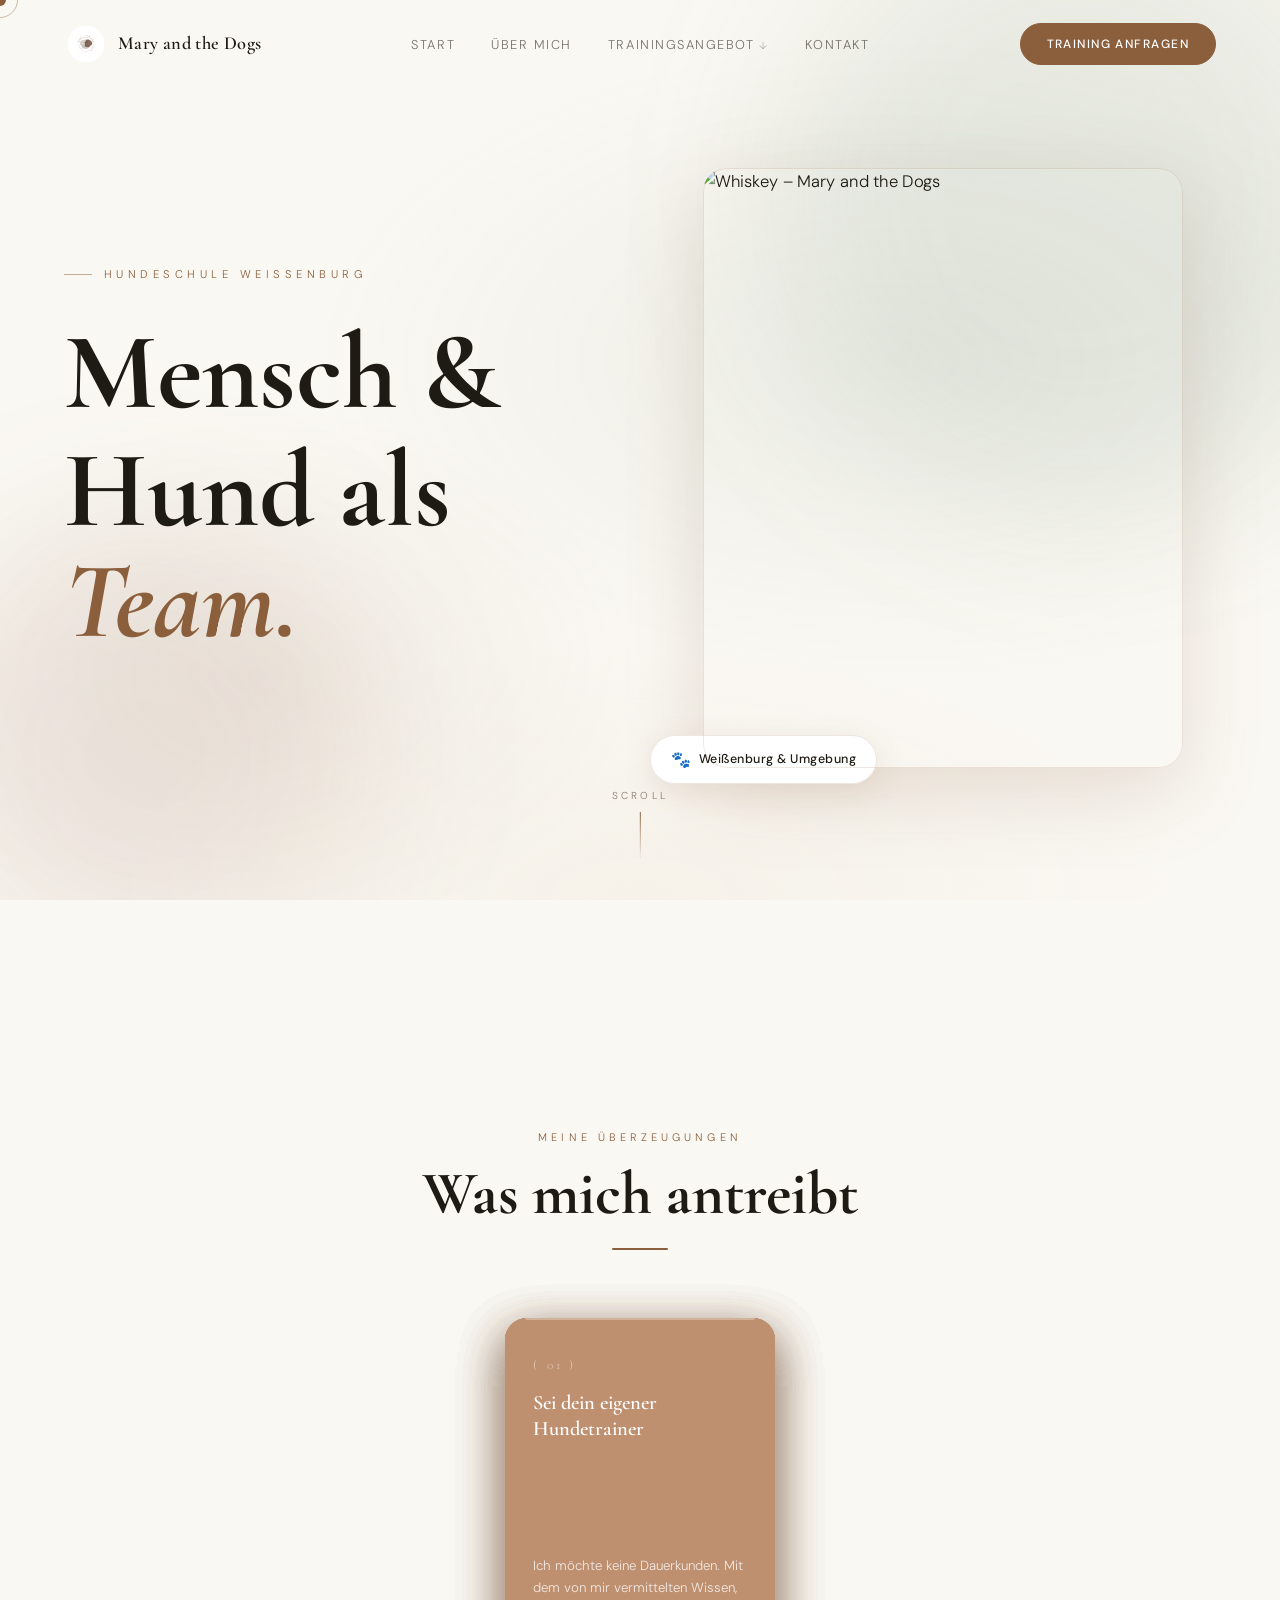
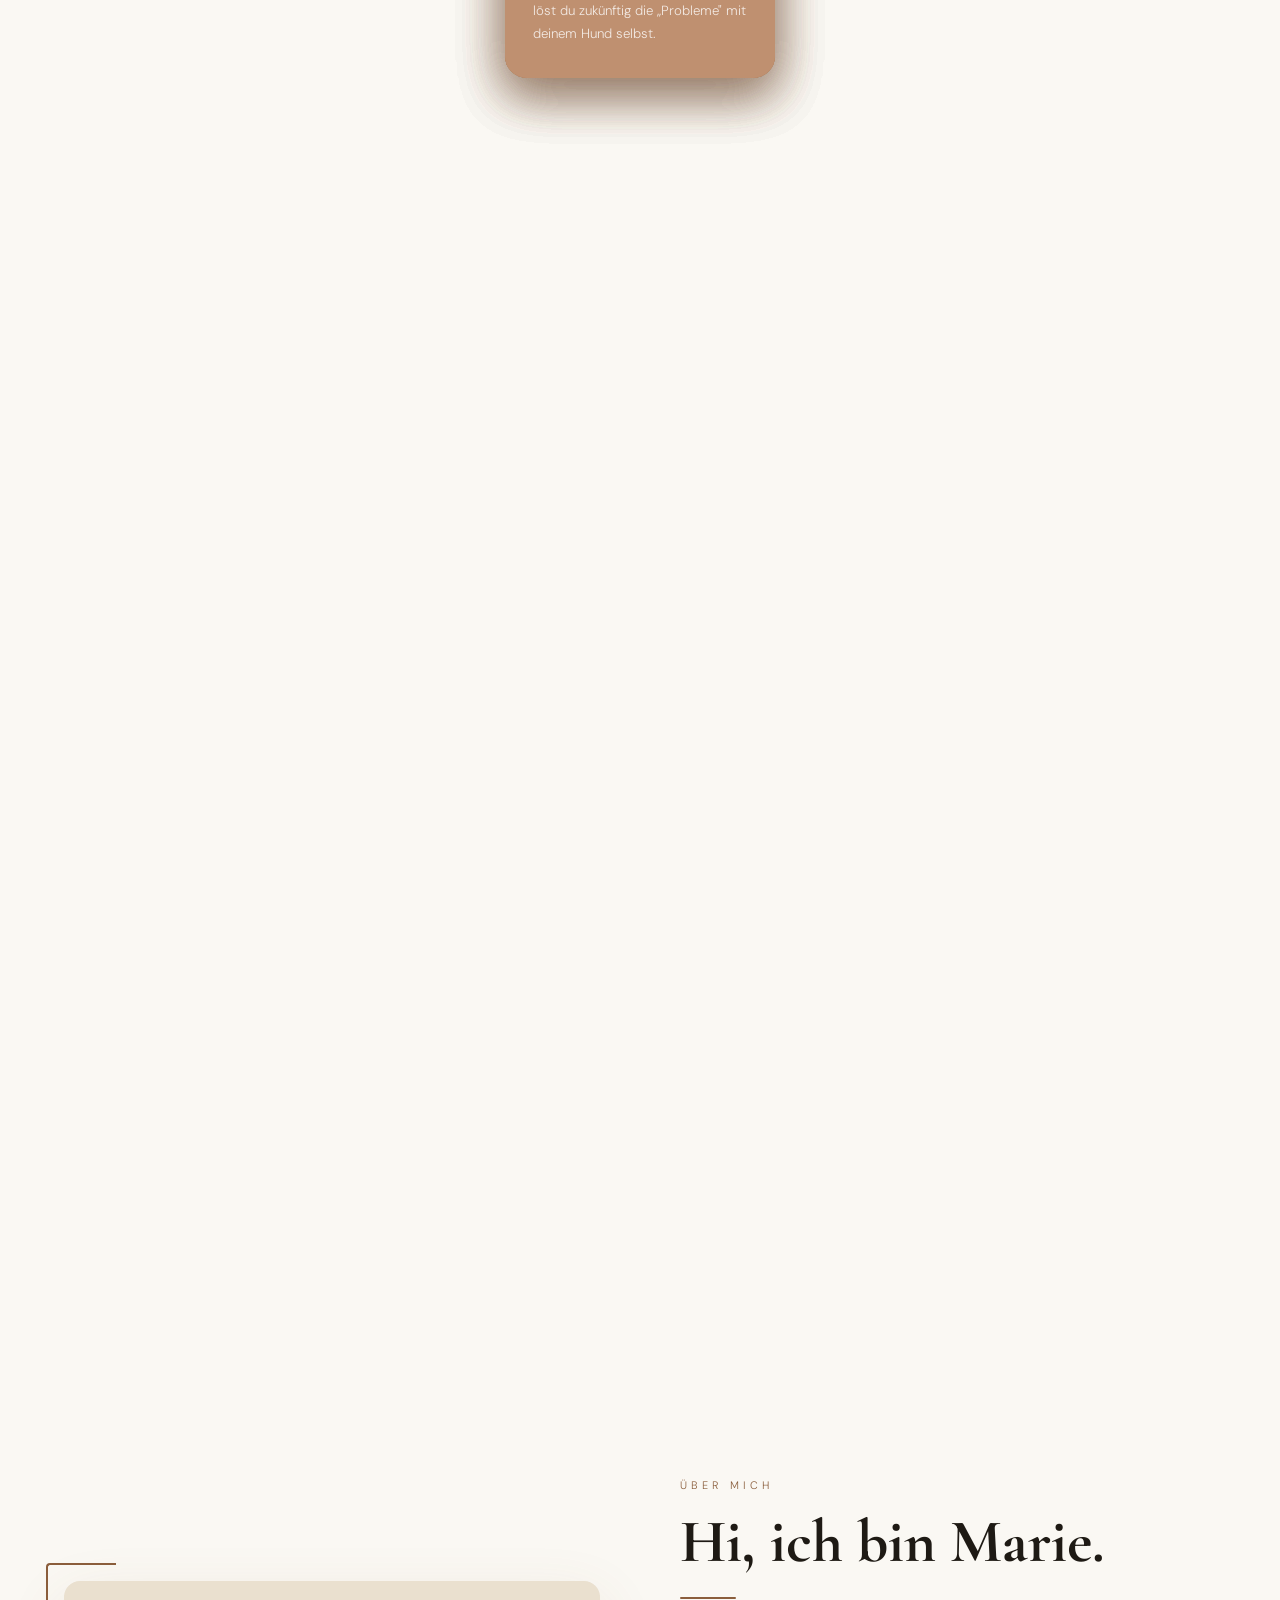
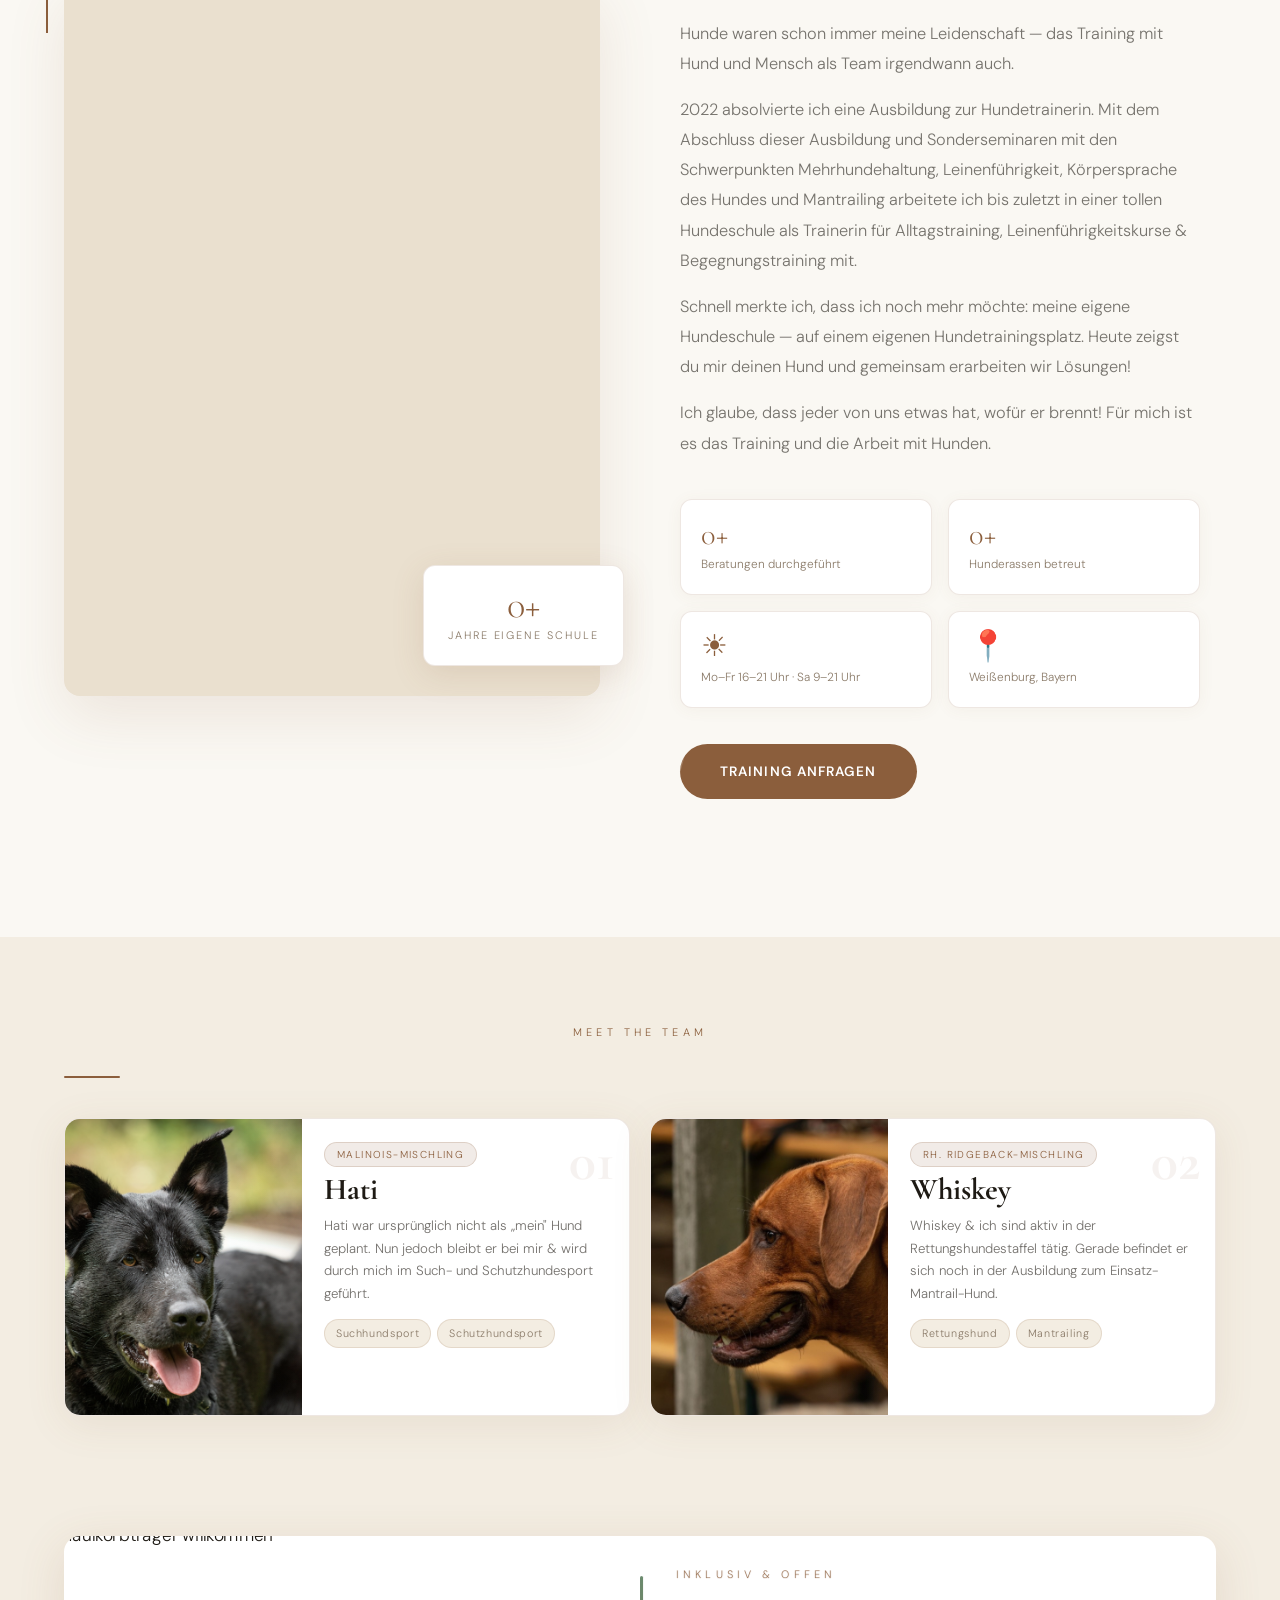
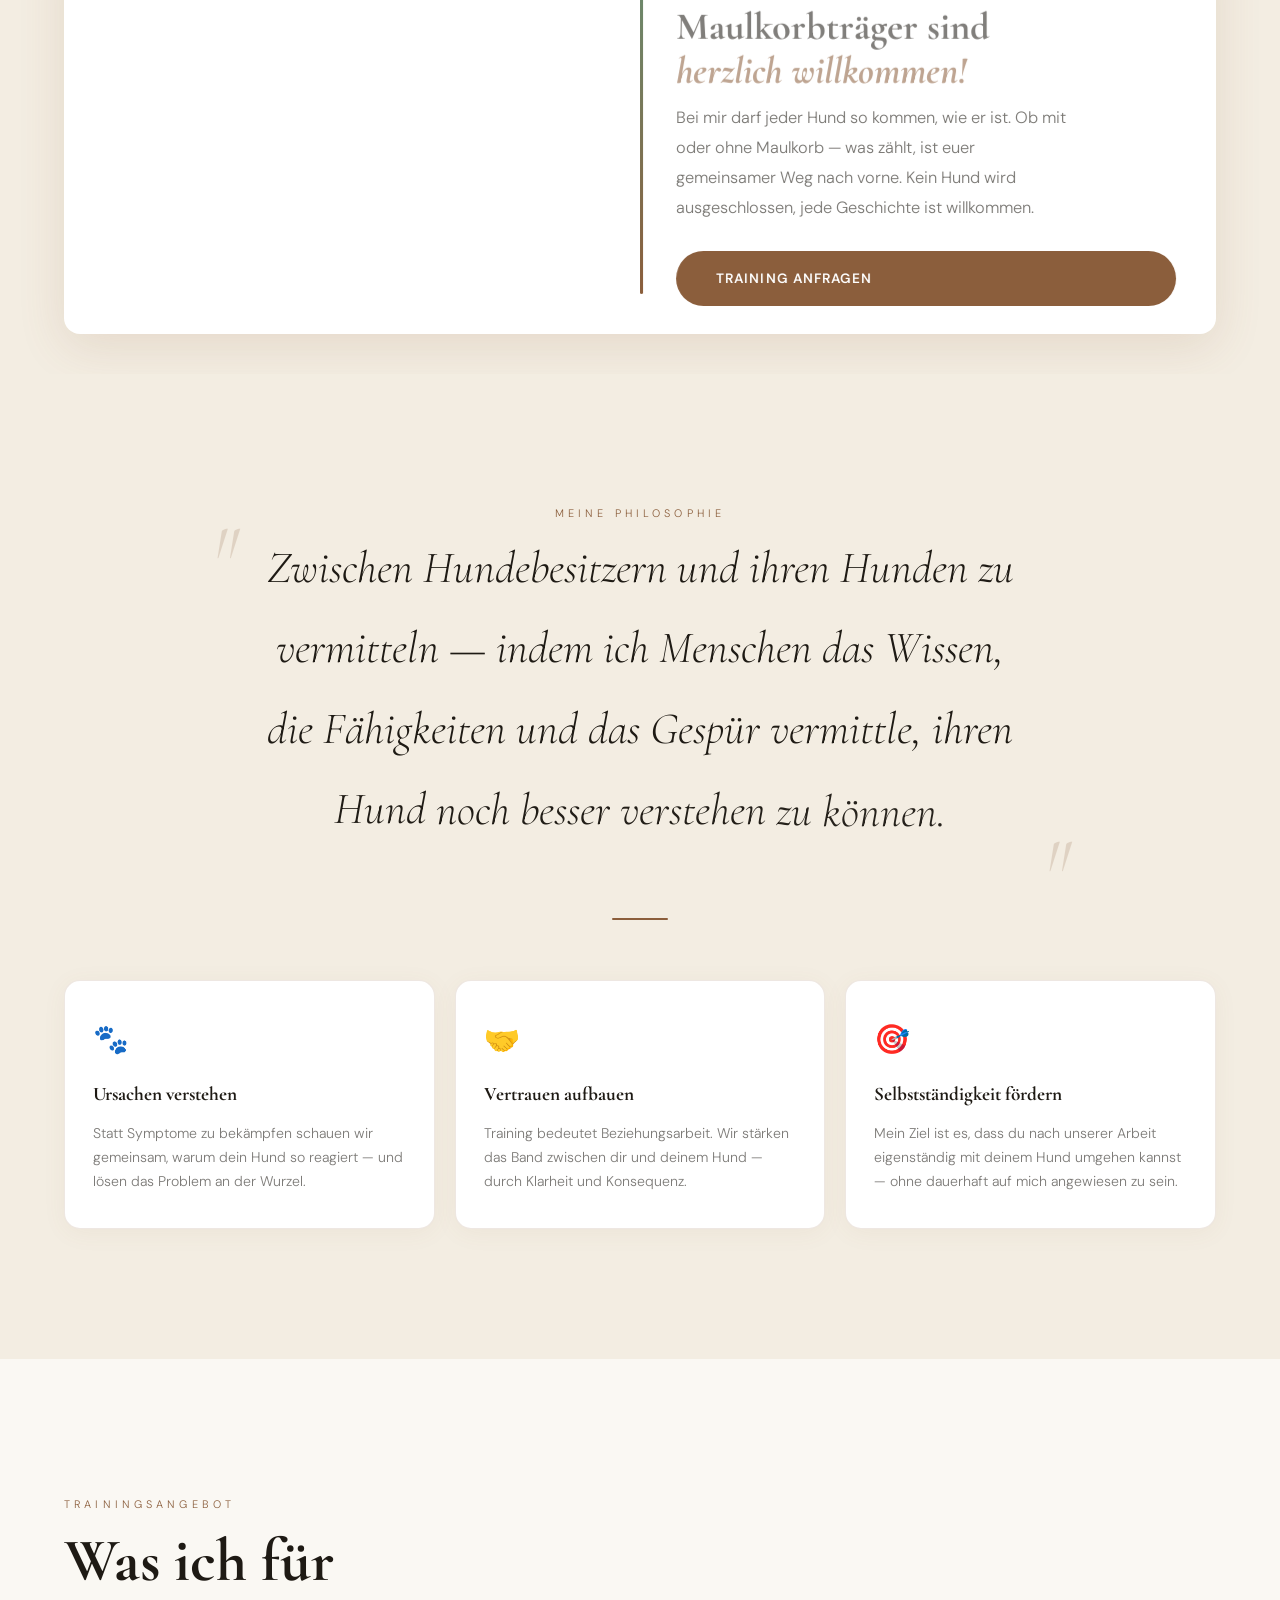
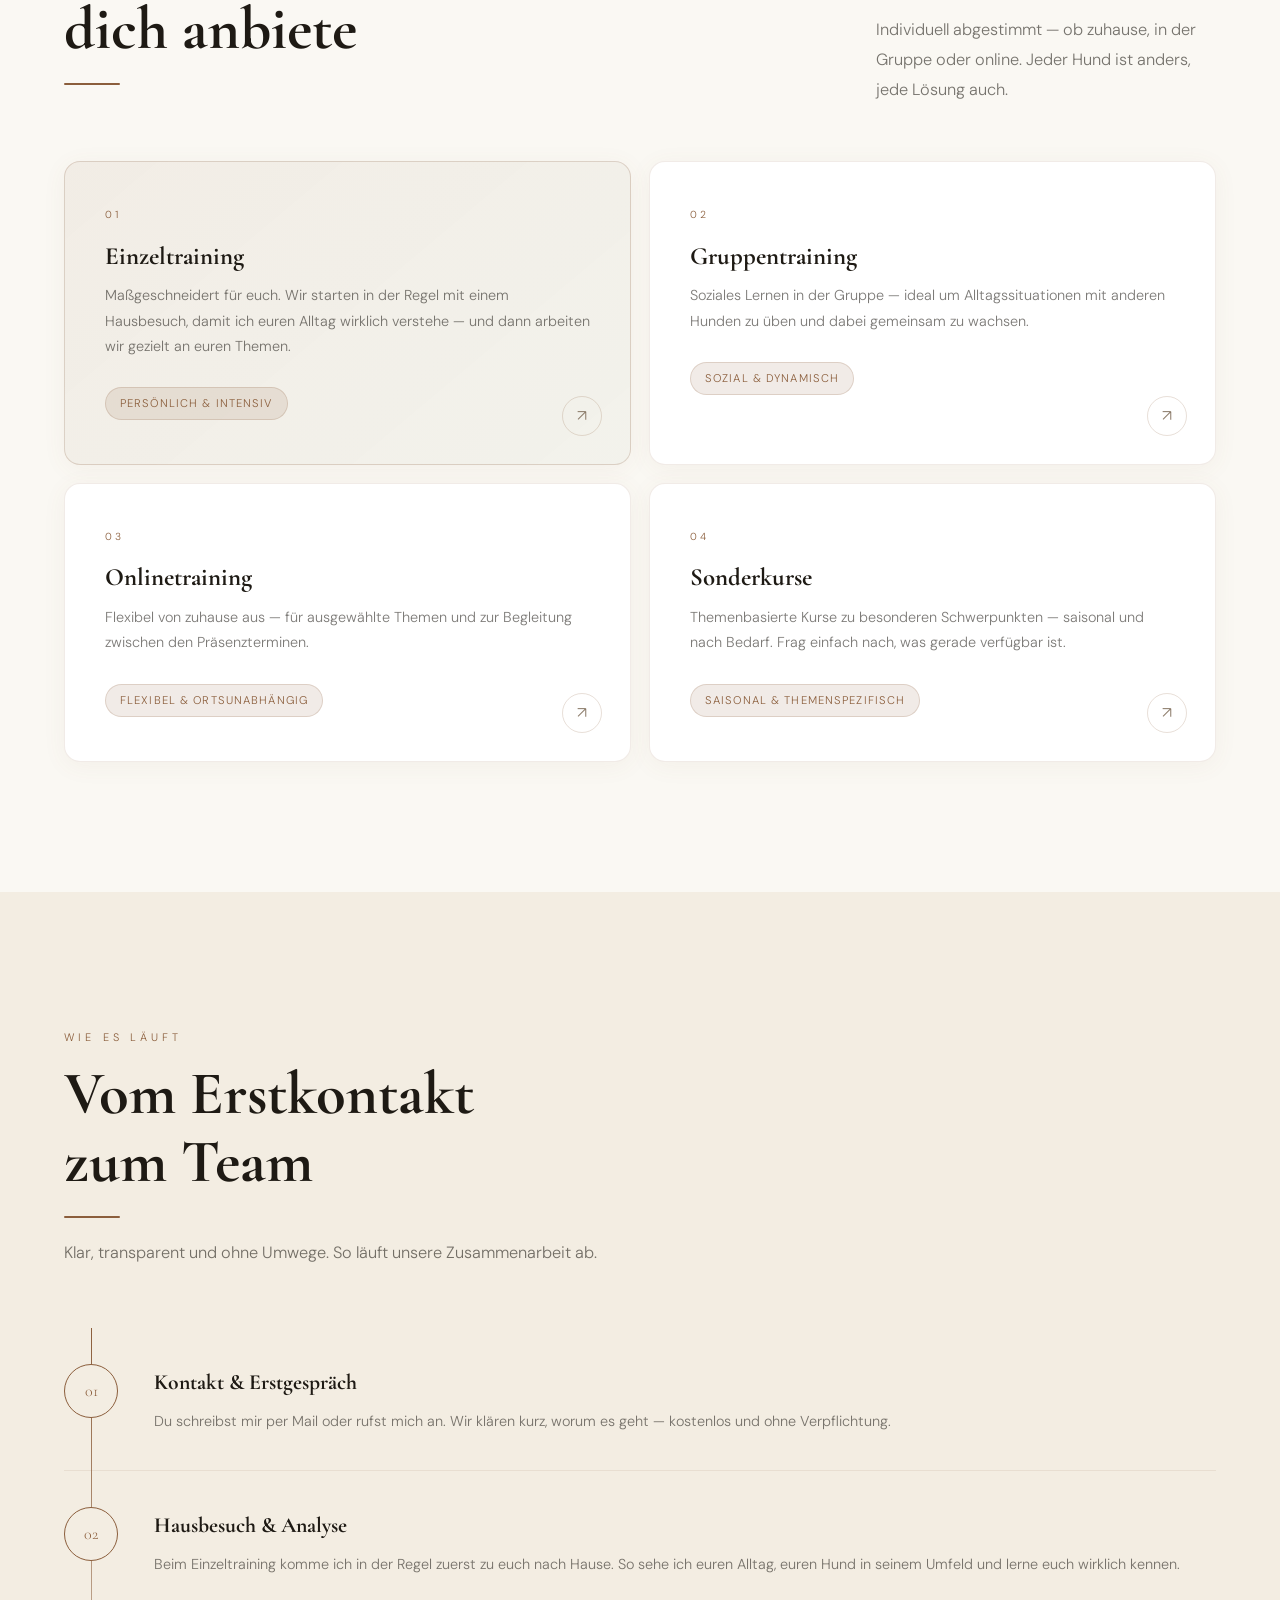
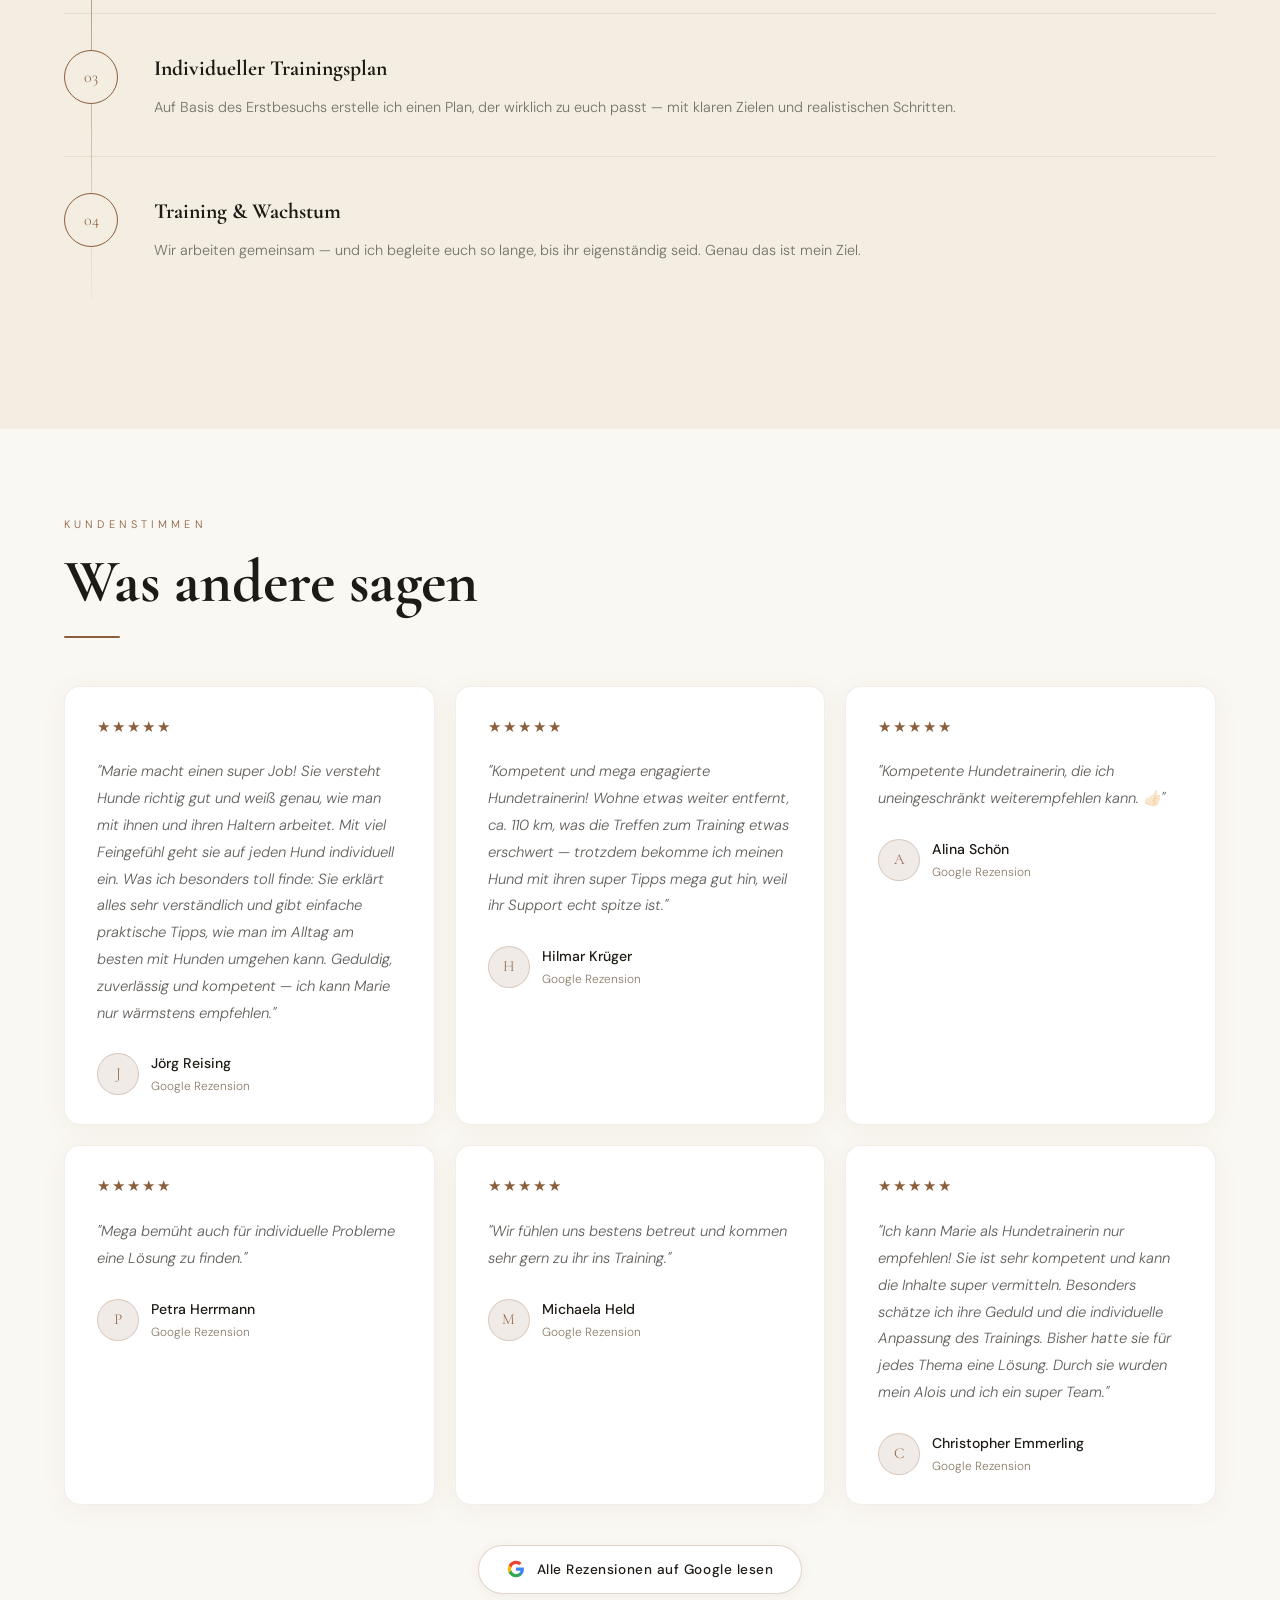
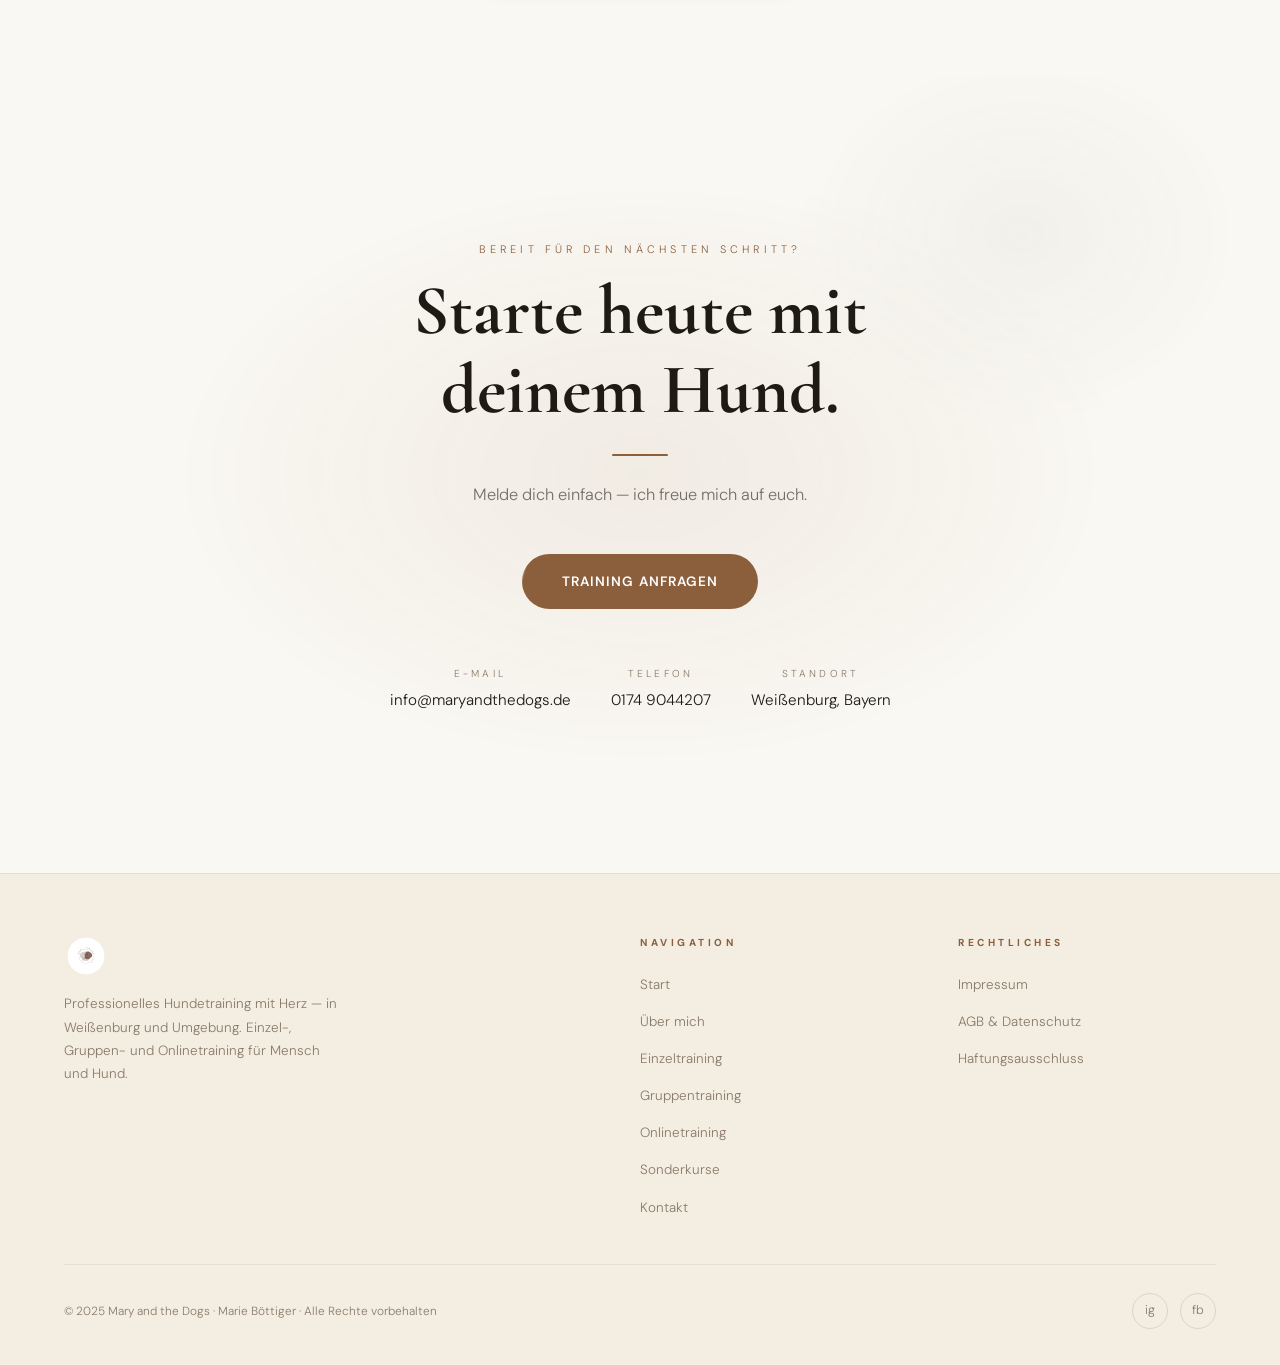
==== index.html @ b6bc31b7 "SEO-Optimierung: Meta-Tags, Open Graph, JSON-LD, Sitemap, robots.txt" ====
<!DOCTYPE html>
<html lang="de">
<head>
  <meta charset="UTF-8" />
  <meta name="viewport" content="width=device-width, initial-scale=1.0" />
  <meta name="description" content="Hundeschule in Weißenburg – Mary and the Dogs. Professionelles Hundetraining mit Marie Böttiger: Einzeltraining, Gruppentraining, Onlinetraining & Sonderkurse. Jetzt anfragen!" />
  <title>Hundeschule Weißenburg | Mary and the Dogs – Marie Böttiger</title>
  <meta name="robots" content="index, follow" />
  <link rel="canonical" href="https://www.maryandthedogs.de/" />

  <!-- Open Graph -->
  <meta property="og:type" content="website" />
  <meta property="og:url" content="https://www.maryandthedogs.de/" />
  <meta property="og:title" content="Hundeschule Weißenburg | Mary and the Dogs" />
  <meta property="og:description" content="Professionelles Hundetraining mit Herz – Marie Böttiger in Weißenburg. Einzeltraining, Gruppentraining, Onlinetraining & Sonderkurse." />
  <meta property="og:image" content="https://www.maryandthedogs.de/Logo2.png" />
  <meta property="og:locale" content="de_DE" />
  <meta property="og:site_name" content="Mary and the Dogs" />

  <!-- Structured Data: LocalBusiness -->
  <script type="application/ld+json">
  {
    "@context": "https://schema.org",
    "@type": "LocalBusiness",
    "name": "Mary and the Dogs – Hundeschule Weißenburg",
    "description": "Professionelles Hundetraining mit Marie Böttiger in Weißenburg. Einzeltraining, Gruppentraining, Onlinetraining und Sonderkurse.",
    "url": "https://www.maryandthedogs.de",
    "telephone": "+4917490442070",
    "email": "info@maryandthedogs.de",
    "image": "https://www.maryandthedogs.de/Logo2.png",
    "priceRange": "€€",
    "address": {
      "@type": "PostalAddress",
      "streetAddress": "Weiboldshausenerstr. 3",
      "addressLocality": "Weißenburg",
      "postalCode": "91781",
      "addressCountry": "DE"
    },
    "geo": {
      "@type": "GeoCoordinates",
      "latitude": 49.0337,
      "longitude": 10.9720
    },
    "areaServed": {
      "@type": "City",
      "name": "Weißenburg in Bayern"
    },
    "hasOfferCatalog": {
      "@type": "OfferCatalog",
      "name": "Trainingsangebote",
      "itemListElement": [
        { "@type": "Offer", "itemOffered": { "@type": "Service", "name": "Einzeltraining", "url": "https://www.maryandthedogs.de/einzeltraining.html" } },
        { "@type": "Offer", "itemOffered": { "@type": "Service", "name": "Gruppentraining", "url": "https://www.maryandthedogs.de/gruppentraining.html" } },
        { "@type": "Offer", "itemOffered": { "@type": "Service", "name": "Onlinetraining", "url": "https://www.maryandthedogs.de/onlinetraining.html" } },
        { "@type": "Offer", "itemOffered": { "@type": "Service", "name": "Sonderkurse", "url": "https://www.maryandthedogs.de/sonderkurse.html" } }
      ]
    },
    "sameAs": [
      "https://www.instagram.com/maryandthedogs",
      "https://www.facebook.com/maryandthedogs"
    ]
  }
  </script>

  <link rel="preconnect" href="https://fonts.googleapis.com" />
  <link rel="preconnect" href="https://fonts.gstatic.com" crossorigin />
  <link href="https://fonts.googleapis.com/css2?family=Playfair+Display:ital,wght@0,400;0,700;0,900;1,400&family=DM+Sans:wght@300;400;500;600&display=swap" rel="stylesheet" />

  <script src="https://cdnjs.cloudflare.com/ajax/libs/gsap/3.12.5/gsap.min.js"></script>
  <script src="https://cdnjs.cloudflare.com/ajax/libs/gsap/3.12.5/ScrollTrigger.min.js"></script>
  <script src="https://cdn.jsdelivr.net/npm/@studio-freight/lenis@1.0.42/dist/lenis.min.js"></script>

  <link rel="stylesheet" href="styles.css" />
</head>
<body>

<div id="cursor"></div>
<div id="cursor-follower"></div>

<!-- ── Preloader ──────────────────────────────────────── -->
<div id="preloader">
  <div class="preloader-paw">
    <div class="paw-dot"></div>
    <div class="paw-dot"></div>
    <div class="paw-dot"></div>
  </div>
  <div class="preloader-text">Mary &amp; the Dogs</div>
  <div class="preloader-line"></div>
</div>

<!-- ── Navigation ─────────────────────────────────────── -->
<nav>
  <a href="#hero" class="nav-logo">
    <img src="Logo2.png" alt="Mary and the Dogs" class="logo-img" />
    <span class="logo-text">Mary and the Dogs</span>
  </a>
  <ul class="nav-links">
    <li><a href="#hero">Start</a></li>
    <li><a href="about.html">Über mich</a></li>
    <li class="has-dropdown">
      <a href="#services">Trainingsangebot</a>
      <ul class="dropdown">
        <li><a href="einzeltraining.html">Einzeltraining</a></li>
        <li><a href="gruppentraining.html">Gruppentraining</a></li>
        <li><a href="onlinetraining.html">Onlinetraining</a></li>
        <li><a href="sonderkurse.html">Sonderkurse</a></li>
      </ul>
    </li>
    <li><a href="#cta">Kontakt</a></li>
  </ul>
  <a href="mailto:info@maryandthedogs.de" class="nav-cta">Training anfragen</a>
  <button class="hamburger" aria-label="Menu">
    <span></span><span></span><span></span>
  </button>
</nav>

<div class="mobile-menu">
  <a href="#hero">Start</a>
  <a href="about.html">Über mich</a>
  <a href="#services">Trainingsangebot</a>
  <a href="#cta">Kontakt</a>
</div>

<!-- ── Hero ───────────────────────────────────────────── -->
<section id="hero">
  <canvas id="particle-canvas"></canvas>
  <div class="hero-bg-gradient"></div>
  <div class="hero-blob hero-blob-1"></div>
  <div class="hero-blob hero-blob-2"></div>

  <div class="hero-split">
    <div class="hero-content">
      <div class="hero-eyebrow">Hundeschule Weißenburg</div>
      <h1 class="hero-title">
        <span class="line"><span>Mensch &amp;</span></span>
        <span class="line"><span>Hund als <em>Team.</em></span></span>
      </h1>
      <p class="hero-sub">
        Echtes Verständnis statt Gehorsamkeitsdrill. Du lernst,
        deinen Hund zu lesen — und gemeinsam wachst ihr in jede Situation hinein.
      </p>
      <div class="hero-ctas">
        <a href="mailto:info@maryandthedogs.de" class="btn-primary">Training anfragen</a>
        <a href="#services" class="btn-ghost">Trainingsangebot</a>
      </div>
    </div>

    <div class="hero-image-side">
      <div class="hero-image-frame">
        <img src="Whiskey-Home.jpg" alt="Whiskey – Mary and the Dogs" />
      </div>
      <div class="hero-image-badge">
        <span class="badge-icon">🐾</span>
        <span class="badge-text">Weißenburg &amp; Umgebung</span>
      </div>
    </div>
  </div>

  <div class="scroll-indicator">
    <span>Scroll</span>
    <div class="scroll-line"></div>
  </div>
</section>

<!-- ── Philosophy Fan ──────────────────────────────────────── -->
<section id="phil-slider">
  <div class="phil-sticky-wrap">

    <div class="phil-fan-header">
      <span class="section-tag">Meine Überzeugungen</span>
      <h2 class="section-title" style="text-align:center">Was mich antreibt</h2>
      <div class="gold-line" style="margin:16px auto 0"></div>
    </div>

    <div class="phil-fan-stage">
      <div class="phil-card">
        <span class="phil-card-num">( 01 )</span>
        <h3>Sei dein eigener Hundetrainer</h3>
        <p>Ich möchte keine Dauerkunden. Mit dem von mir vermittelten Wissen, löst du zukünftig die „Probleme" mit deinem Hund selbst.</p>
      </div>
      <div class="phil-card">
        <span class="phil-card-num">( 02 )</span>
        <h3>Grundverständnis statt Gehorsamkeitsdrill</h3>
        <p>Genau zu wissen, wann der Hund welches Bedürfnis hat — das ist das Ziel unserer gemeinsamen Arbeit.</p>
      </div>
      <div class="phil-card">
        <span class="phil-card-num">( 03 )</span>
        <h3>Die Beziehung leben, die ihr euch vorgestellt habt</h3>
        <p>Ich unterstütze dich dabei, die Beziehung zu deinem Hund so zu leben, wie du sie dir vorgestellt hast.</p>
      </div>
      <div class="phil-card">
        <span class="phil-card-num">( 04 )</span>
        <h3>Jeder Hund ist willkommen</h3>
        <p>Ob Welpe oder Senior, ob schüchtern oder übermotiviert — ich begegne jedem Hund mit Offenheit und Respekt.</p>
      </div>
    </div>

  </div>
</section>


<!-- ── Über mich ───────────────────────────────────────── -->
<section id="about">
  <div class="container">
    <div class="about-grid">

      <div class="about-image-wrap reveal-left">
        <div class="about-corner"></div>
        <div class="about-image-frame">
          <img src="Über-Mich-Bild.jpg" alt="Marie Böttiger – Mary and the Dogs" loading="lazy" />
        </div>
        <div class="about-badge">
          <div class="num" data-count="3">0+</div>
          <div class="label">Jahre eigene Schule</div>
        </div>
      </div>

      <div class="about-text reveal-right">
        <span class="section-tag">Über mich</span>
        <h2 class="section-title animate-title">Hi, ich bin Marie.</h2>
        <div class="gold-line"></div>

        <p class="section-lead">
          Hunde waren schon immer meine Leidenschaft — das Training mit Hund und Mensch als Team irgendwann auch.
        </p>
        <p class="section-lead" style="margin-top:16px">
          2022 absolvierte ich eine Ausbildung zur Hundetrainerin. Mit dem Abschluss dieser Ausbildung und Sonderseminaren mit den Schwerpunkten Mehrhundehaltung, Leinenführigkeit, Körpersprache des Hundes und Mantrailing arbeitete ich bis zuletzt in einer tollen Hundeschule als Trainerin für Alltagstraining, Leinenführigkeitskurse &amp; Begegnungstraining mit.
        </p>
        <p class="section-lead" style="margin-top:16px">
          Schnell merkte ich, dass ich noch mehr möchte: meine eigene Hundeschule — auf einem eigenen Hundetrainingsplatz. Heute zeigst du mir deinen Hund und gemeinsam erarbeiten wir Lösungen!
        </p>
        <p class="section-lead" style="margin-top:16px">
          Ich glaube, dass jeder von uns etwas hat, wofür er brennt! Für mich ist es das Training und die Arbeit mit Hunden.
        </p>

        <div class="about-stats stagger-parent" style="margin-top:40px">
          <div class="stat-card stagger-child">
            <div class="n" data-count="200">0+</div>
            <div class="l">Beratungen durchgeführt</div>
          </div>
          <div class="stat-card stagger-child">
            <div class="n" data-count="50">0+</div>
            <div class="l">Hunderassen betreut</div>
          </div>
          <div class="stat-card stagger-child">
            <div class="n">☀</div>
            <div class="l">Mo–Fr 16–21 Uhr · Sa 9–21 Uhr</div>
          </div>
          <div class="stat-card stagger-child">
            <div class="n">📍</div>
            <div class="l">Weißenburg, Bayern</div>
          </div>
        </div>

        <div style="margin-top:36px">
          <a href="mailto:info@maryandthedogs.de" class="btn-primary">Training anfragen</a>
        </div>
      </div>

    </div>
  </div>
</section>

<!-- ── Meine Hunde ──────────────────────────────────────── -->
<section id="team">
  <div class="container">
    <div class="team-header">
      <span class="section-tag reveal-up">Meet the Team</span>
      <div class="gold-line"></div>
    </div>

    <div class="team-grid">

      <!-- Hati -->
      <div class="dog-card" data-dog="hati">
        <div class="dog-card-inner">
          <div class="dog-image-wrap">
            <img src="Hati.png" alt="Hati – Malinois-Mischling" loading="lazy" />
            <div class="dog-image-overlay"></div>
          </div>
          <div class="dog-info">
            <div class="dog-breed-tag">Malinois-Mischling</div>
            <h3 class="dog-name">Hati</h3>
            <p class="dog-desc">
              Hati war ursprünglich nicht als „mein" Hund geplant. Nun jedoch bleibt er bei mir &amp; wird durch mich im Such- und Schutzhundesport geführt.
            </p>
            <div class="dog-tags">
              <span>Such­hund­sport</span>
              <span>Schutz­hund­sport</span>
            </div>
          </div>
        </div>
        <div class="dog-card-number">01</div>
      </div>

      <!-- Whiskey -->
      <div class="dog-card" data-dog="whiskey">
        <div class="dog-card-inner">
          <div class="dog-image-wrap">
            <img src="Whiskey.png" alt="Whiskey – Rhodesian Ridgeback Mischling" loading="lazy" />
            <div class="dog-image-overlay"></div>
          </div>
          <div class="dog-info">
            <div class="dog-breed-tag">Rh. Ridgeback-Mischling</div>
            <h3 class="dog-name">Whiskey</h3>
            <p class="dog-desc">
              Whiskey &amp; ich sind aktiv in der Rettungshundestaffel tätig. Gerade befindet er sich noch in der Ausbildung zum Einsatz-Mantrail-Hund.
            </p>
            <div class="dog-tags">
              <span>Rettungs­hund</span>
              <span>Mantrailing</span>
            </div>
          </div>
        </div>
        <div class="dog-card-number">02</div>
      </div>

    </div>
  </div>
</section>

<!-- ── Maulkorbträger willkommen ───────────────────────── -->
<section id="maulkorb">
  <div class="container">
    <div class="maulkorb-inner reveal-up">
      <div class="maulkorb-img-wrap">
        <img src="Maulkorbhund.jpg" alt="Maulkorbträger willkommen" />
      </div>
      <div class="maulkorb-text">
        <span class="section-tag">Inklusiv &amp; offen</span>
        <h2 class="section-title">Maulkorbträger sind<br/><em>herzlich willkommen!</em></h2>
        <p class="section-lead">
          Bei mir darf jeder Hund so kommen, wie er ist. Ob mit oder ohne Maulkorb — was zählt, ist euer gemeinsamer Weg nach vorne. Kein Hund wird ausgeschlossen, jede Geschichte ist willkommen.
        </p>
        <a href="mailto:info@maryandthedogs.de" class="btn-primary" style="margin-top:28px;display:inline-block">Training anfragen</a>
      </div>
      <div class="maulkorb-badge-wrap">
        <div class="maulkorb-badge-ring">
          <div class="maulkorb-badge-content">
            <span class="maulkorb-badge-big">🐾</span>
            <span>Alle<br/>willkommen</span>
          </div>
        </div>
      </div>
    </div>
  </div>
</section>

<!-- ── Philosophie ─────────────────────────────────────── -->
<section id="philosophy">
  <div class="container">
    <div class="philosophy-inner">
      <span class="section-tag reveal-up">Meine Philosophie</span>
      <blockquote class="big-quote">
        Zwischen Hundebesitzern und ihren Hunden zu vermitteln — indem ich Menschen das Wissen, die Fähigkeiten und das Gespür vermittle, ihren Hund noch besser verstehen zu können.
      </blockquote>
      <div class="gold-line" style="margin:60px auto 0"></div>
      <div class="philosophy-pillars stagger-parent" style="margin-top:60px">
        <div class="pillar stagger-child">
          <div class="pillar-icon">🐾</div>
          <h3>Ursachen verstehen</h3>
          <p>Statt Symptome zu bekämpfen schauen wir gemeinsam, warum dein Hund so reagiert — und lösen das Problem an der Wurzel.</p>
        </div>
        <div class="pillar stagger-child">
          <div class="pillar-icon">🤝</div>
          <h3>Vertrauen aufbauen</h3>
          <p>Training bedeutet Beziehungsarbeit. Wir stärken das Band zwischen dir und deinem Hund — durch Klarheit und Konsequenz.</p>
        </div>
        <div class="pillar stagger-child">
          <div class="pillar-icon">🎯</div>
          <h3>Selbstständigkeit fördern</h3>
          <p>Mein Ziel ist es, dass du nach unserer Arbeit eigenständig mit deinem Hund umgehen kannst — ohne dauerhaft auf mich angewiesen zu sein.</p>
        </div>
      </div>
    </div>
  </div>
</section>

<!-- ── Services ───────────────────────────────────────── -->
<section id="services">
  <div class="container">
    <div class="services-header">
      <div>
        <span class="section-tag reveal-up">Trainingsangebot</span>
        <h2 class="section-title animate-title">Was ich für<br/>dich anbiete</h2>
        <div class="gold-line"></div>
      </div>
      <p class="section-lead reveal-right" style="max-width:340px">
        Individuell abgestimmt — ob zuhause, in der Gruppe oder online. Jeder Hund ist anders, jede Lösung auch.
      </p>
    </div>
    <div class="services-grid stagger-parent">
      <a href="einzeltraining.html" class="service-card featured stagger-child">
        <div class="service-card-glow"></div>
        <span class="service-num">01</span>
        <h3>Einzeltraining</h3>
        <p>Maßgeschneidert für euch. Wir starten in der Regel mit einem Hausbesuch, damit ich euren Alltag wirklich verstehe — und dann arbeiten wir gezielt an euren Themen.</p>
        <span class="service-tag">Persönlich &amp; intensiv</span>
        <div class="service-arrow">↗</div>
      </a>
      <a href="gruppentraining.html" class="service-card stagger-child">
        <div class="service-card-glow"></div>
        <span class="service-num">02</span>
        <h3>Gruppentraining</h3>
        <p>Soziales Lernen in der Gruppe — ideal um Alltagssituationen mit anderen Hunden zu üben und dabei gemeinsam zu wachsen.</p>
        <span class="service-tag">Sozial &amp; dynamisch</span>
        <div class="service-arrow">↗</div>
      </a>
      <a href="onlinetraining.html" class="service-card stagger-child">
        <div class="service-card-glow"></div>
        <span class="service-num">03</span>
        <h3>Onlinetraining</h3>
        <p>Flexibel von zuhause aus — für ausgewählte Themen und zur Begleitung zwischen den Präsenzterminen.</p>
        <span class="service-tag">Flexibel &amp; ortsunabhängig</span>
        <div class="service-arrow">↗</div>
      </a>
      <a href="sonderkurse.html" class="service-card stagger-child">
        <div class="service-card-glow"></div>
        <span class="service-num">04</span>
        <h3>Sonderkurse</h3>
        <p>Themenbasierte Kurse zu besonderen Schwerpunkten — saisonal und nach Bedarf. Frag einfach nach, was gerade verfügbar ist.</p>
        <span class="service-tag">Saisonal &amp; themenspezifisch</span>
        <div class="service-arrow">↗</div>
      </a>
    </div>
  </div>
</section>

<!-- ── Ablauf ──────────────────────────────────────────── -->
<section id="process">
  <div class="container">
    <div style="max-width:560px">
      <span class="section-tag reveal-up">Wie es läuft</span>
      <h2 class="section-title animate-title">Vom Erstkontakt<br/>zum Team</h2>
      <div class="gold-line"></div>
      <p class="section-lead reveal-up">Klar, transparent und ohne Umwege. So läuft unsere Zusammenarbeit ab.</p>
    </div>
    <div class="process-steps">
      <div class="process-step">
        <div class="step-num">01</div>
        <div class="step-content">
          <h3>Kontakt &amp; Erstgespräch</h3>
          <p>Du schreibst mir per Mail oder rufst mich an. Wir klären kurz, worum es geht — kostenlos und ohne Verpflichtung.</p>
        </div>
      </div>
      <div class="process-step">
        <div class="step-num">02</div>
        <div class="step-content">
          <h3>Hausbesuch &amp; Analyse</h3>
          <p>Beim Einzeltraining komme ich in der Regel zuerst zu euch nach Hause. So sehe ich euren Alltag, euren Hund in seinem Umfeld und lerne euch wirklich kennen.</p>
        </div>
      </div>
      <div class="process-step">
        <div class="step-num">03</div>
        <div class="step-content">
          <h3>Individueller Trainingsplan</h3>
          <p>Auf Basis des Erstbesuchs erstelle ich einen Plan, der wirklich zu euch passt — mit klaren Zielen und realistischen Schritten.</p>
        </div>
      </div>
      <div class="process-step">
        <div class="step-num">04</div>
        <div class="step-content">
          <h3>Training &amp; Wachstum</h3>
          <p>Wir arbeiten gemeinsam — und ich begleite euch so lange, bis ihr eigenständig seid. Genau das ist mein Ziel.</p>
        </div>
      </div>
    </div>
  </div>
</section>

<!-- ── Testimonials ───────────────────────────────────── -->
<section id="testimonials">
  <div class="container">
    <span class="section-tag reveal-up">Kundenstimmen</span>
    <h2 class="section-title animate-title">Was andere sagen</h2>
    <div class="gold-line"></div>
  </div>
  <div class="container">
    <div class="testimonials-track">
      <div class="testimonial-card">
        <div class="t-stars">★★★★★</div>
        <p class="t-text">"Marie macht einen super Job! Sie versteht Hunde richtig gut und weiß genau, wie man mit ihnen und ihren Haltern arbeitet. Mit viel Feingefühl geht sie auf jeden Hund individuell ein. Was ich besonders toll finde: Sie erklärt alles sehr verständlich und gibt einfache praktische Tipps, wie man im Alltag am besten mit Hunden umgehen kann. Geduldig, zuverlässig und kompetent — ich kann Marie nur wärmstens empfehlen."</p>
        <div class="t-author">
          <div class="t-avatar">J</div>
          <div><div class="t-name">Jörg Reising</div><div class="t-dog">Google Rezension</div></div>
        </div>
      </div>
      <div class="testimonial-card">
        <div class="t-stars">★★★★★</div>
        <p class="t-text">"Kompetent und mega engagierte Hundetrainerin! Wohne etwas weiter entfernt, ca. 110 km, was die Treffen zum Training etwas erschwert — trotzdem bekomme ich meinen Hund mit ihren super Tipps mega gut hin, weil ihr Support echt spitze ist."</p>
        <div class="t-author">
          <div class="t-avatar">H</div>
          <div><div class="t-name">Hilmar Krüger</div><div class="t-dog">Google Rezension</div></div>
        </div>
      </div>
      <div class="testimonial-card">
        <div class="t-stars">★★★★★</div>
        <p class="t-text">"Kompetente Hundetrainerin, die ich uneingeschränkt weiterempfehlen kann. 👍🏻"</p>
        <div class="t-author">
          <div class="t-avatar">A</div>
          <div><div class="t-name">Alina Schön</div><div class="t-dog">Google Rezension</div></div>
        </div>
      </div>
      <div class="testimonial-card">
        <div class="t-stars">★★★★★</div>
        <p class="t-text">"Mega bemüht auch für individuelle Probleme eine Lösung zu finden."</p>
        <div class="t-author">
          <div class="t-avatar">P</div>
          <div><div class="t-name">Petra Herrmann</div><div class="t-dog">Google Rezension</div></div>
        </div>
      </div>
      <div class="testimonial-card">
        <div class="t-stars">★★★★★</div>
        <p class="t-text">"Wir fühlen uns bestens betreut und kommen sehr gern zu ihr ins Training."</p>
        <div class="t-author">
          <div class="t-avatar">M</div>
          <div><div class="t-name">Michaela Held</div><div class="t-dog">Google Rezension</div></div>
        </div>
      </div>
      <div class="testimonial-card">
        <div class="t-stars">★★★★★</div>
        <p class="t-text">"Ich kann Marie als Hundetrainerin nur empfehlen! Sie ist sehr kompetent und kann die Inhalte super vermitteln. Besonders schätze ich ihre Geduld und die individuelle Anpassung des Trainings. Bisher hatte sie für jedes Thema eine Lösung. Durch sie wurden mein Alois und ich ein super Team."</p>
        <div class="t-author">
          <div class="t-avatar">C</div>
          <div><div class="t-name">Christopher Emmerling</div><div class="t-dog">Google Rezension</div></div>
        </div>
      </div>
    </div>
    <div style="text-align:center; margin-top:40px">
      <a href="https://www.google.com/search?q=Mary+and+the+Dogs+Wei%C3%9Fenburg#lrd=0x0:0x0,1" target="_blank" rel="noopener" class="google-review-btn">
        <svg width="18" height="18" viewBox="0 0 24 24" fill="none" xmlns="http://www.w3.org/2000/svg" style="vertical-align:middle;margin-right:8px">
          <path d="M22.56 12.25c0-.78-.07-1.53-.2-2.25H12v4.26h5.92c-.26 1.37-1.04 2.53-2.21 3.31v2.77h3.57c2.08-1.92 3.28-4.74 3.28-8.09z" fill="#4285F4"/>
          <path d="M12 23c2.97 0 5.46-.98 7.28-2.66l-3.57-2.77c-.98.66-2.23 1.06-3.71 1.06-2.86 0-5.29-1.93-6.16-4.53H2.18v2.84C3.99 20.53 7.7 23 12 23z" fill="#34A853"/>
          <path d="M5.84 14.09c-.22-.66-.35-1.36-.35-2.09s.13-1.43.35-2.09V7.07H2.18C1.43 8.55 1 10.22 1 12s.43 3.45 1.18 4.93l3.66-2.84z" fill="#FBBC05"/>
          <path d="M12 5.38c1.62 0 3.06.56 4.21 1.64l3.15-3.15C17.45 2.09 14.97 1 12 1 7.7 1 3.99 3.47 2.18 7.07l3.66 2.84c.87-2.6 3.3-4.53 6.16-4.53z" fill="#EA4335"/>
        </svg>
        Alle Rezensionen auf Google lesen
      </a>
    </div>
  </div>
</section>


<!-- ── CTA ────────────────────────────────────────────── -->
<section id="cta">
  <div class="cta-bg"></div>
  <div class="cta-inner">
    <span class="section-tag reveal-up">Bereit für den nächsten Schritt?</span>
    <h2 class="section-title animate-title">Starte heute mit deinem Hund.</h2>
    <div class="gold-line" style="margin:24px auto"></div>
    <p class="section-lead reveal-up">Melde dich einfach — ich freue mich auf euch.</p>
    <div style="margin-top:40px" class="reveal-up">
      <a href="mailto:info@maryandthedogs.de" class="btn-primary">Training anfragen</a>
    </div>
    <div class="cta-contact reveal-up">
      <div class="contact-item">
        <span class="label">E-Mail</span>
        <a href="mailto:info@maryandthedogs.de" class="value">info@maryandthedogs.de</a>
      </div>
      <div class="contact-item">
        <span class="label">Telefon</span>
        <a href="tel:+4917490442070" class="value">0174 9044207</a>
      </div>
      <div class="contact-item">
        <span class="label">Standort</span>
        <span class="value">Weißenburg, Bayern</span>
      </div>
    </div>
  </div>
</section>

<!-- ── Footer ─────────────────────────────────────────── -->
<footer>
  <div class="container">
    <div class="footer-grid">
      <div class="footer-brand">
        <a href="#hero" class="nav-logo" style="margin-bottom:14px">
          <img src="Logo2.png" alt="Mary and the Dogs" class="logo-img" style="height:44px" />
        </a>
        <p>Professionelles Hundetraining mit Herz — in Weißenburg und Umgebung. Einzel-, Gruppen- und Onlinetraining für Mensch und Hund.</p>
      </div>
      <div class="footer-col">
        <h4>Navigation</h4>
        <ul>
          <li><a href="#hero">Start</a></li>
          <li><a href="about.html">Über mich</a></li>
          <li><a href="einzeltraining.html">Einzeltraining</a></li>
          <li><a href="gruppentraining.html">Gruppentraining</a></li>
          <li><a href="onlinetraining.html">Onlinetraining</a></li>
          <li><a href="sonderkurse.html">Sonderkurse</a></li>
          <li><a href="#cta">Kontakt</a></li>
        </ul>
      </div>
      <div class="footer-col">
        <h4>Rechtliches</h4>
        <ul>
          <li><a href="impressum.html">Impressum</a></li>
          <li><a href="agb-datenschutz.html">AGB &amp; Datenschutz</a></li>
          <li><a href="haftungsausschluss.html">Haftungsausschluss</a></li>
        </ul>
      </div>
    </div>
    <div class="footer-bottom">
      <p>© 2025 Mary and the Dogs · Marie Böttiger · Alle Rechte vorbehalten</p>
      <div class="footer-socials">
        <a href="#" class="social-btn" aria-label="Instagram">ig</a>
        <a href="#" class="social-btn" aria-label="Facebook">fb</a>
      </div>
    </div>
  </div>
</footer>

<script src="main.js"></script>
</body>
</html>
---- styles.css ----
/* ============================================================
   MARY AND THE DOGS — Premium CSS · Light/Warm Edition
   ============================================================ */

@import url('https://fonts.googleapis.com/css2?family=Cormorant+Garamond:ital,wght@0,300;0,400;0,600;0,700;1,300;1,400;1,600&family=DM+Sans:wght@300;400;500;600&display=swap');

/* ── Reset & Root ────────────────────────────────────────── */
*, *::before, *::after { margin: 0; padding: 0; box-sizing: border-box; }

:root {
  /* Warme, helle Farbpalette */
  --bg:          #FAF8F3;       /* warmes Cremeweiß */
  --surface:     #F3EDE2;       /* helles Beige */
  --surface2:    #EAE0CF;       /* etwas dunkler Beige */
  --brown:       #8B5E3C;       /* warmes Lederbraun – Hauptakzent */
  --brown-light: #B5845A;       /* helles Braun für Hover */
  --brown-dim:   rgba(139,94,60,.12);
  --sage:        #6B8B6E;       /* Salbeigrün – Sekundärakzent */
  --text:        #1E1A14;       /* warmes Fast-Schwarz */
  --text-muted:  #8A7A68;       /* gedämpfter Beige-Grau */
  --glass:       rgba(255,255,255,.6);
  --glass-border:rgba(139,94,60,.15);
  --radius:      16px;
  --font-serif:  'Cormorant Garamond', Georgia, serif;
  --font-sans:   'DM Sans', sans-serif;

  /* Aliases für Kompatibilität */
  --gold:        var(--brown);
  --gold-light:  var(--brown-light);
  --gold-dim:    var(--brown-dim);
  --white:       var(--text);
  --muted:       var(--text-muted);
}

html { scroll-behavior: auto; font-size: 16px; }
body {
  background: var(--bg);
  color: var(--text);
  font-family: var(--font-sans);
  font-weight: 300;
  line-height: 1.7;
  overflow-x: hidden;
  cursor: none;
}

/* ── Custom Scrollbar ────────────────────────────────────── */
::-webkit-scrollbar { width: 4px; }
::-webkit-scrollbar-track { background: var(--surface); }
::-webkit-scrollbar-thumb { background: var(--brown); border-radius: 2px; }

/* ── Custom Cursor ───────────────────────────────────────── */
#cursor {
  position: fixed; top: 0; left: 0;
  width: 12px; height: 12px;
  background: var(--brown);
  border-radius: 50%;
  pointer-events: none;
  z-index: 9999;
  transform: translate(-50%,-50%);
  transition: width .3s, height .3s, background .3s;
}
#cursor-follower {
  position: fixed; top: 0; left: 0;
  width: 36px; height: 36px;
  border: 1.5px solid rgba(139,94,60,.4);
  border-radius: 50%;
  pointer-events: none;
  z-index: 9998;
  transform: translate(-50%,-50%);
  transition: width .3s, height .3s, opacity .3s;
}

/* ── Preloader ───────────────────────────────────────────── */
#preloader {
  position: fixed; inset: 0;
  background: var(--bg);
  z-index: 9000;
  display: flex; flex-direction: column;
  align-items: center; justify-content: center;
  gap: 24px;
}
.preloader-paw {
  display: flex; gap: 8px; align-items: flex-end;
}
.paw-dot {
  width: 10px; height: 10px;
  background: var(--brown);
  border-radius: 50%;
  animation: pawBounce .8s ease-in-out infinite;
}
.paw-dot:nth-child(2) { animation-delay: .15s; }
.paw-dot:nth-child(3) { animation-delay: .3s; }
@keyframes pawBounce {
  0%,100% { transform: translateY(0); opacity: .35; }
  50%      { transform: translateY(-14px); opacity: 1; }
}
.preloader-text {
  font-family: var(--font-serif);
  font-size: clamp(1.2rem,3vw,1.8rem);
  letter-spacing: .2em;
  color: var(--brown);
  opacity: 0;
  animation: fadeIn .6s .4s forwards;
}
.preloader-line {
  width: 0; height: 1px;
  background: linear-gradient(90deg, transparent, var(--brown), transparent);
  animation: lineExpand 1.4s .3s ease forwards;
}
@keyframes lineExpand { to { width: 200px; } }
@keyframes fadeIn { to { opacity: 1; } }

/* ── Nav ─────────────────────────────────────────────────── */
nav {
  position: fixed; top: 0; left: 0; right: 0;
  z-index: 800;
  padding: 22px 5vw;
  display: flex; align-items: center; justify-content: space-between;
  transition: background .4s, padding .4s, backdrop-filter .4s, box-shadow .4s;
}
nav.scrolled {
  background: rgba(250,248,243,.92);
  backdrop-filter: blur(20px);
  padding: 14px 5vw;
  box-shadow: 0 1px 0 rgba(139,94,60,.1);
}
.nav-logo {
  display: flex; align-items: center; gap: 10px;
  text-decoration: none;
}
.logo-img {
  height: 44px;
  width: auto;
  display: block;
  object-fit: contain;
}
.logo-text {
  font-family: var(--font-serif);
  font-size: 1.15rem;
  font-weight: 600;
  color: var(--text);
  letter-spacing: .02em;
  white-space: nowrap;
}
.nav-links { display: flex; gap: 36px; list-style: none; }
.nav-links a {
  color: rgba(30,26,20,.6);
  text-decoration: none;
  font-size: .8rem;
  letter-spacing: .12em;
  text-transform: uppercase;
  position: relative;
  transition: color .3s;
}
.nav-links a::after {
  content: '';
  position: absolute; bottom: -4px; left: 0;
  width: 0; height: 1.5px;
  background: var(--brown);
  transition: width .3s ease;
}
.nav-links a:hover { color: var(--brown); }
.nav-links a:hover::after { width: 100%; }
.nav-cta {
  background: var(--brown);
  border: 1.5px solid var(--brown);
  color: #fff;
  padding: 10px 26px;
  border-radius: 100px;
  font-size: .75rem;
  letter-spacing: .12em;
  text-transform: uppercase;
  cursor: none;
  text-decoration: none;
  transition: background .3s, color .3s, box-shadow .3s;
  font-family: var(--font-sans);
  font-weight: 500;
}
.nav-cta:hover {
  background: transparent;
  color: var(--brown);
  box-shadow: 0 0 0 1.5px var(--brown);
}

/* Hamburger */
.hamburger {
  display: none; flex-direction: column; gap: 5px;
  cursor: none; background: none; border: none; padding: 4px;
}
.hamburger span { display: block; width: 24px; height: 1.5px; background: var(--text); transition: .3s; }
.hamburger.open span:nth-child(1) { transform: translateY(6px) rotate(45deg); }
.hamburger.open span:nth-child(2) { opacity: 0; }
.hamburger.open span:nth-child(3) { transform: translateY(-6px) rotate(-45deg); }

/* Mobile Menu */
.mobile-menu {
  position: fixed; inset: 0;
  background: var(--bg);
  z-index: 750;
  display: flex; flex-direction: column;
  align-items: center; justify-content: center; gap: 36px;
  opacity: 0; pointer-events: none; transition: opacity .4s;
}
.mobile-menu.open { opacity: 1; pointer-events: all; }
.mobile-menu a {
  font-family: var(--font-serif);
  font-size: clamp(2rem,8vw,3.5rem);
  color: var(--text);
  text-decoration: none;
  transition: color .3s;
}
.mobile-menu a:hover { color: var(--brown); }

/* ── Dropdown ────────────────────────────────────────────── */
.has-dropdown { position: relative; }
.has-dropdown::before {
  content: '';
  position: absolute;
  bottom: -16px;
  left: -20px;
  right: -20px;
  height: 16px;
}
.dropdown {
  position: absolute; top: calc(100% + 14px); left: 50%;
  transform: translateX(-50%);
  background: #fff;
  border: 1px solid var(--glass-border);
  border-radius: 12px;
  padding: 8px 0;
  list-style: none;
  min-width: 180px;
  box-shadow: 0 12px 40px rgba(139,94,60,.12);
  opacity: 0; pointer-events: none;
  transform: translateX(-50%) translateY(8px);
  transition: opacity .25s ease, transform .25s ease;
  z-index: 900;
}
.has-dropdown:hover .dropdown {
  opacity: 1; pointer-events: all;
  transform: translateX(-50%) translateY(0);
}
.dropdown li a {
  display: block;
  padding: 10px 20px;
  font-size: .8rem;
  letter-spacing: .08em;
  color: rgba(30,26,20,.7) !important;
  text-transform: none !important;
  transition: color .2s, background .2s;
  white-space: nowrap;
}
.dropdown li a::after { display: none !important; }
.dropdown li a:hover {
  color: var(--brown) !important;
  background: var(--brown-dim);
}
/* Pfeil-Indikator am Dropdown-Trigger */
.has-dropdown > a::after {
  content: ' ↓';
  font-size: .6rem;
  opacity: .6;
  vertical-align: middle;
  display: inline !important;
  position: static !important;
  width: auto !important;
  height: auto !important;
  background: none !important;
  transition: none !important;
}

/* ── Hero ────────────────────────────────────────────────── */
#hero {
  position: relative;
  min-height: 100vh;
  display: flex; align-items: center; justify-content: center;
  overflow: hidden;
  background: var(--bg);
  padding-top: 100px;   /* Platz für fixe Nav */
  padding-bottom: 80px;
}
#particle-canvas {
  position: absolute; inset: 0;
  width: 100%; height: 100%;
  z-index: 0;
}
.hero-bg-gradient {
  position: absolute; inset: 0;
  /* Sanfte warme Wölkchen */
  background:
    radial-gradient(ellipse 70% 55% at 70% 40%, rgba(107,139,110,.09) 0%, transparent 65%),
    radial-gradient(ellipse 50% 50% at 20% 75%, rgba(139,94,60,.08) 0%, transparent 60%),
    radial-gradient(ellipse 60% 40% at 50% 100%, rgba(243,237,226,.6) 0%, transparent 70%);
  z-index: 1;
}
/* Verschwommene Blobs für Tiefe */
.hero-blob {
  position: absolute;
  border-radius: 50%;
  filter: blur(80px);
  z-index: 0;
  pointer-events: none;
}
.hero-blob-1 {
  width: 600px; height: 600px;
  background: rgba(107,139,110,.12);
  top: -100px; right: -100px;
}
.hero-blob-2 {
  width: 450px; height: 450px;
  background: rgba(139,94,60,.1);
  bottom: -80px; left: -80px;
}

/* Split-Layout */
.hero-split {
  position: relative; z-index: 2;
  display: grid;
  grid-template-columns: 1fr 1fr;
  align-items: center;
  gap: 60px;
  width: 100%;
  max-width: 1280px;
  padding: 0 5vw;
  margin-top: 16px; /* zusätzlicher Puffer */
}

.hero-content {
  text-align: left;
}

/* Bild-Seite */
.hero-image-side {
  position: relative;
  display: flex; justify-content: center;
}
.hero-image-frame {
  width: 100%;
  max-width: 480px;
  aspect-ratio: 4/5;
  border-radius: 24px;
  overflow: hidden;
  box-shadow: 0 24px 80px rgba(139,94,60,.18);
  position: relative;
}
.hero-image-frame img {
  width: 100%; height: 100%;
  object-fit: cover;
  object-position: center top;
  transform: scale(1.04);
  transition: transform 8s ease;
}
.hero-image-frame:hover img { transform: scale(1.09); }
/* Dekorativer Rahmen-Akzent */
.hero-image-frame::before {
  content: '';
  position: absolute; inset: 0;
  border-radius: 24px;
  box-shadow: inset 0 0 0 1px rgba(139,94,60,.15);
  z-index: 1;
  pointer-events: none;
}
.hero-image-badge {
  position: absolute;
  bottom: -16px; left: -20px;
  background: #fff;
  border: 1px solid var(--glass-border);
  border-radius: 100px;
  padding: 10px 20px;
  display: flex; align-items: center; gap: 8px;
  box-shadow: 0 8px 32px rgba(139,94,60,.12);
  font-size: .78rem;
  font-weight: 500;
  color: var(--text);
  white-space: nowrap;
}
.badge-icon { font-size: 1rem; }
.badge-text { letter-spacing: .04em; }

.hero-content {
  text-align: left;
}
.hero-eyebrow {
  display: inline-flex; align-items: center; gap: 12px;
  font-size: .7rem; letter-spacing: .4em; text-transform: uppercase;
  color: var(--brown); margin-bottom: 32px;
  opacity: 0; transform: translateY(20px);
}
.hero-eyebrow::before {
  content: ''; width: 28px; height: 1px; background: var(--brown); opacity: .5;
}
.hero-eyebrow::after { display: none; }
.hero-title {
  font-family: var(--font-serif);
  font-size: clamp(3rem, 8.5vw, 7.5rem);
  line-height: 1.02;
  font-weight: 900;
  color: var(--text);
  margin-bottom: 28px;
}
.hero-title .line { display: block; overflow: hidden; }
.hero-title .line span { display: block; transform: translateY(110%); }
.hero-title em { font-style: italic; color: var(--brown); }
.hero-sub {
  font-size: clamp(.95rem, 2vw, 1.1rem);
  color: rgba(30,26,20,.58);
  max-width: 500px;
  margin: 0 auto 48px;
  opacity: 0; transform: translateY(20px);
  line-height: 1.85;
}
.hero-ctas {
  display: flex; gap: 14px; justify-content: center; flex-wrap: wrap;
  opacity: 0; transform: translateY(20px);
}
.btn-primary {
  background: var(--brown);
  color: #fff;
  border: none;
  padding: 16px 40px;
  border-radius: 100px;
  font-size: .85rem;
  font-weight: 600;
  letter-spacing: .08em;
  text-transform: uppercase;
  cursor: none;
  text-decoration: none;
  position: relative; overflow: hidden;
  transition: box-shadow .3s, background .3s;
  font-family: var(--font-sans);
  display: inline-block;
}
.btn-primary::before {
  content: '';
  position: absolute; inset: 0;
  background: rgba(255,255,255,.18);
  transform: translateX(-100%) skewX(-15deg);
  transition: transform .4s ease;
}
.btn-primary:hover {
  background: var(--brown-light);
  box-shadow: 0 8px 32px rgba(139,94,60,.3);
}
.btn-primary:hover::before { transform: translateX(100%) skewX(-15deg); }
.btn-ghost {
  background: transparent;
  color: var(--text);
  border: 1.5px solid rgba(30,26,20,.25);
  padding: 16px 40px;
  border-radius: 100px;
  font-size: .85rem;
  letter-spacing: .08em;
  text-transform: uppercase;
  cursor: none;
  text-decoration: none;
  transition: border-color .3s, color .3s;
  font-family: var(--font-sans);
  display: inline-block;
}
.btn-ghost:hover { border-color: var(--brown); color: var(--brown); }

.scroll-indicator {
  position: absolute; bottom: 40px; left: 50%; transform: translateX(-50%);
  display: flex; flex-direction: column; align-items: center; gap: 8px;
  opacity: 0; animation: fadeIn 1s 2.5s forwards;
  z-index: 2;
}
.scroll-indicator span {
  font-size: .63rem; letter-spacing: .32em;
  text-transform: uppercase; color: var(--text-muted);
}
.scroll-line {
  width: 1px; height: 48px;
  background: linear-gradient(to bottom, var(--brown), transparent);
  animation: scrollPulse 2s ease-in-out infinite;
}
@keyframes scrollPulse {
  0%,100% { transform: scaleY(1); opacity: 1; }
  50%      { transform: scaleY(.5); opacity: .35; }
}

/* ── Section Globals ─────────────────────────────────────── */
section { position: relative; }
.container { max-width: 1280px; margin: 0 auto; padding: 0 5vw; }
.section-tag {
  font-size: .68rem; letter-spacing: .38em; text-transform: uppercase;
  color: var(--brown); display: inline-block; margin-bottom: 14px;
}
.section-title {
  font-family: var(--font-serif);
  font-size: clamp(2.2rem, 5vw, 3.8rem);
  line-height: 1.12;
  color: var(--text);
  margin-bottom: 20px;
}
.section-lead {
  font-size: 1.02rem;
  color: rgba(30,26,20,.6);
  max-width: 540px;
  line-height: 1.85;
}
.gold-line {
  width: 56px; height: 2px;
  background: var(--brown);
  margin: 20px 0;
  border-radius: 2px;
}

/* ── Philosophy Fan ──────────────────────────────────────── */
#phil-slider {
  background: var(--bg);
  height: 220vh;          /* extra Scroll-Raum für die Animation */
  margin-top: 60px;
  position: relative;
}
.phil-sticky-wrap {
  position: sticky;
  top: 0;
  height: 100vh;
  display: flex;
  flex-direction: column;
  align-items: center;
  justify-content: center;
  overflow: hidden;
  padding: 0 5vw;
  gap: 48px;
}
.phil-fan-header {
  text-align: center;
  flex-shrink: 0;
}
.phil-fan-stage {
  position: relative;
  width: 100%;
  height: 400px;
  display: flex;
  align-items: center;
  justify-content: center;
}
/* Karten: alle gestapelt in der Mitte als Startposition */
.phil-card {
  position: absolute;
  width: clamp(200px, 22vw, 270px);
  min-height: 360px;
  border-radius: 22px;
  padding: 36px 28px 32px;
  display: flex;
  flex-direction: column;
  gap: 14px;
  box-shadow: 0 16px 48px rgba(100,60,30,.25);
  will-change: transform;
  transform-origin: center 115%;  /* Drehpunkt unter der Karte — natürlicher Fächer */
  cursor: none;
  overflow: hidden;
}
.phil-card::before {
  content: '';
  position: absolute; top: 0; left: 20px; right: 20px; height: 2px;
  background: rgba(255,255,255,.3);
  border-radius: 0 0 2px 2px;
}
.phil-card:nth-child(1) { background: #BF9070; z-index: 4; }
.phil-card:nth-child(2) { background: #C8A07A; z-index: 3; }
.phil-card:nth-child(3) { background: #B07858; z-index: 2; }
.phil-card:nth-child(4) { background: #C49070; z-index: 1; }
.phil-card-num {
  font-family: var(--font-serif);
  font-size: .82rem;
  color: rgba(255,255,255,.55);
  letter-spacing: .25em;
}
.phil-card h3 {
  font-family: var(--font-serif);
  font-size: clamp(1.1rem, 1.6vw, 1.35rem);
  font-weight: 600;
  color: #fff;
  line-height: 1.25;
  flex: 1;
}
.phil-card p {
  font-size: .83rem;
  color: rgba(255,255,255,.8);
  line-height: 1.72;
}

/* ── About ───────────────────────────────────────────────── */
#about {
  padding: 130px 0;
  overflow: hidden;
  background: var(--bg);
}
.about-grid {
  display: grid;
  grid-template-columns: 1fr 1fr;
  gap: 80px;
  align-items: center;
}
.about-image-wrap { position: relative; }
.about-image-frame {
  position: relative;
  border-radius: var(--radius);
  overflow: hidden;
  aspect-ratio: 3/4;
  background: var(--surface2);
  box-shadow: 0 20px 60px rgba(139,94,60,.12);
}
.about-image-frame img {
  width: 100%; height: 100%; object-fit: cover;
  transform: scale(1.05);
  transition: transform 8s ease;
}
.about-image-frame:hover img { transform: scale(1.12); }
.about-badge {
  position: absolute; bottom: 30px; right: -24px;
  background: #fff;
  box-shadow: 0 8px 32px rgba(139,94,60,.15);
  border: 1px solid var(--glass-border);
  border-radius: 12px;
  padding: 20px 24px;
  text-align: center;
}
.about-badge .num {
  font-family: var(--font-serif);
  font-size: 2.4rem;
  color: var(--brown);
  line-height: 1;
}
.about-badge .label {
  font-size: .68rem; letter-spacing: .18em;
  text-transform: uppercase; color: var(--text-muted);
  margin-top: 2px;
}
.about-corner {
  position: absolute; top: -18px; left: -18px;
  width: 70px; height: 70px;
  border-top: 2px solid var(--brown);
  border-left: 2px solid var(--brown);
  border-radius: 4px 0 0 0;
}
.about-text { padding-right: 16px; }
.about-stats {
  display: grid; grid-template-columns: 1fr 1fr;
  gap: 16px; margin-top: 44px;
}
.stat-card {
  background: #fff;
  border: 1px solid var(--glass-border);
  border-radius: 12px;
  padding: 20px;
  box-shadow: 0 2px 16px rgba(139,94,60,.06);
}
.stat-card .n {
  font-family: var(--font-serif);
  font-size: 1.9rem; color: var(--brown); line-height: 1;
}
.stat-card .l { font-size: .74rem; color: var(--text-muted); margin-top: 4px; }

/* ── Philosophy ──────────────────────────────────────────── */
#philosophy {
  padding: 130px 0;
  background: var(--surface);
  overflow: hidden;
}
.philosophy-inner {
  display: flex; flex-direction: column; align-items: center;
  text-align: center;
}
.big-quote {
  font-family: var(--font-serif);
  font-size: clamp(1.55rem, 3.5vw, 2.9rem);
  line-height: 1.4;
  max-width: 860px;
  font-style: italic;
  color: var(--text);
  position: relative;
  padding: 0 56px;
}
.big-quote::before, .big-quote::after {
  content: '"';
  font-size: 5.5rem;
  color: var(--brown);
  opacity: .18;
  position: absolute;
  font-family: var(--font-serif);
  line-height: 1;
}
.big-quote::before { top: -24px; left: 0; }
.big-quote::after  { content: '"'; bottom: -56px; right: 0; }
.philosophy-pillars {
  display: grid; grid-template-columns: repeat(3,1fr);
  gap: 20px; margin-top: 80px; width: 100%;
}
.pillar {
  background: #fff;
  border: 1px solid var(--glass-border);
  border-radius: var(--radius);
  padding: 34px 28px;
  text-align: left;
  position: relative; overflow: hidden;
  box-shadow: 0 4px 24px rgba(139,94,60,.06);
  transition: box-shadow .4s, transform .4s;
}
.pillar:hover {
  box-shadow: 0 12px 48px rgba(139,94,60,.12);
  transform: translateY(-4px);
}
.pillar::before {
  content: '';
  position: absolute; top: 0; left: 0; right: 0; height: 2.5px;
  background: linear-gradient(90deg, transparent, var(--brown), transparent);
  opacity: 0; transition: opacity .4s;
}
.pillar:hover::before { opacity: 1; }
.pillar-icon { font-size: 1.8rem; margin-bottom: 14px; }
.pillar h3 {
  font-family: var(--font-serif);
  font-size: 1.2rem; color: var(--text); margin-bottom: 10px;
}
.pillar p { font-size: .88rem; color: rgba(30,26,20,.58); line-height: 1.72; }

/* ── Services ────────────────────────────────────────────── */
#services {
  padding: 130px 0;
  overflow: hidden;
  background: var(--bg);
}
.services-header {
  display: flex; justify-content: space-between; align-items: flex-end;
  margin-bottom: 56px; flex-wrap: wrap; gap: 24px;
}
.services-grid {
  display: grid;
  grid-template-columns: repeat(2, 1fr);
  gap: 18px;
}
a.service-card {
  text-decoration: none;
  color: inherit;
  display: block;
}
.service-card {
  background: #fff;
  border: 1px solid rgba(139,94,60,.12);
  border-radius: var(--radius);
  padding: 44px 40px;
  position: relative; overflow: hidden;
  box-shadow: 0 4px 24px rgba(139,94,60,.06);
  transition: box-shadow .4s, transform .4s;
  cursor: none;
}
.service-card.featured {
  background: linear-gradient(140deg, rgba(139,94,60,.07) 0%, rgba(107,139,110,.05) 100%);
  border-color: rgba(139,94,60,.22);
}
.service-card:hover {
  transform: translateY(-5px);
  box-shadow: 0 16px 48px rgba(139,94,60,.13);
}
.service-card-glow {
  position: absolute; top: -50%; right: -50%;
  width: 200px; height: 200px;
  background: radial-gradient(circle, rgba(139,94,60,.08) 0%, transparent 70%);
  opacity: 0; transition: opacity .4s;
}
.service-card:hover .service-card-glow { opacity: 1; }
.service-num {
  font-size: .64rem; letter-spacing: .3em;
  color: var(--brown); margin-bottom: 18px; display: block;
}
.service-card h3 {
  font-family: var(--font-serif);
  font-size: 1.55rem; color: var(--text); margin-bottom: 12px; line-height: 1.2;
}
.service-card p {
  font-size: .9rem; color: rgba(30,26,20,.58);
  line-height: 1.75; margin-bottom: 28px;
}
.service-tag {
  display: inline-flex; align-items: center; gap: 8px;
  background: var(--brown-dim);
  border: 1px solid rgba(139,94,60,.2);
  border-radius: 100px;
  padding: 6px 14px;
  font-size: .7rem;
  letter-spacing: .1em;
  color: var(--brown);
  text-transform: uppercase;
}
.service-arrow {
  position: absolute; bottom: 28px; right: 28px;
  width: 40px; height: 40px;
  border: 1px solid rgba(139,94,60,.2);
  border-radius: 50%;
  display: flex; align-items: center; justify-content: center;
  color: var(--text-muted); font-size: 1rem;
  transition: background .3s, border-color .3s, color .3s, transform .3s;
}
.service-card:hover .service-arrow {
  background: var(--brown); border-color: var(--brown);
  color: #fff; transform: rotate(45deg);
}

/* ── Process ─────────────────────────────────────────────── */
#process {
  padding: 130px 0;
  background: var(--surface);
  overflow: hidden;
}
.process-steps {
  display: flex; flex-direction: column;
  position: relative; margin-top: 60px;
}
.process-steps::before {
  content: '';
  position: absolute; left: 27px; top: 0; bottom: 0;
  width: 1px;
  background: linear-gradient(to bottom, var(--brown), rgba(139,94,60,.05));
}
.process-step {
  display: grid;
  grid-template-columns: 54px 1fr;
  gap: 36px;
  padding: 36px 0;
  border-bottom: 1px solid rgba(139,94,60,.1);
  position: relative;
}
.process-step:last-child { border-bottom: none; }
.step-num {
  width: 54px; height: 54px;
  border-radius: 50%;
  border: 1.5px solid var(--brown);
  display: flex; align-items: center; justify-content: center;
  font-family: var(--font-serif);
  font-size: 1rem; color: var(--brown);
  background: var(--surface);
  flex-shrink: 0; z-index: 1;
}
.step-content h3 {
  font-family: var(--font-serif);
  font-size: 1.35rem; color: var(--text); margin-bottom: 8px;
}
.step-content p { font-size: .9rem; color: rgba(30,26,20,.58); line-height: 1.75; }

/* ── Testimonials ────────────────────────────────────────── */
#testimonials {
  padding: 80px 0;
  overflow: hidden;
  background: var(--bg);
}
.testimonials-track {
  display: grid;
  grid-template-columns: repeat(3, 1fr);
  gap: 20px;
  margin-top: 48px;
}
.google-review-btn {
  display: inline-flex;
  align-items: center;
  gap: 4px;
  padding: 12px 28px;
  border: 1.5px solid rgba(139,94,60,.25);
  border-radius: 100px;
  font-family: var(--font-sans);
  font-size: .85rem;
  font-weight: 500;
  letter-spacing: .04em;
  color: var(--text);
  text-decoration: none;
  background: #fff;
  box-shadow: 0 2px 12px rgba(139,94,60,.08);
  transition: box-shadow .3s ease, border-color .3s ease, transform .3s ease;
}
.google-review-btn:hover {
  border-color: var(--brown);
  box-shadow: 0 6px 24px rgba(139,94,60,.16);
  transform: translateY(-2px);
}
.testimonial-card {
  background: #fff;
  border: 1px solid rgba(139,94,60,.1);
  border-radius: var(--radius);
  padding: 28px 32px;
  box-shadow: 0 4px 24px rgba(139,94,60,.07);
}
.t-stars { color: var(--brown); font-size: .95rem; margin-bottom: 18px; letter-spacing: 2px; }
.t-text {
  font-size: .92rem;
  line-height: 1.82;
  color: rgba(30,26,20,.7);
  margin-bottom: 26px;
  font-style: italic;
}
.t-author { display: flex; align-items: center; gap: 12px; }
.t-avatar {
  width: 42px; height: 42px;
  border-radius: 50%;
  background: var(--brown-dim);
  border: 1.5px solid rgba(139,94,60,.25);
  display: flex; align-items: center; justify-content: center;
  font-family: var(--font-serif);
  font-size: .95rem; color: var(--brown);
}
.t-name { font-weight: 500; font-size: .88rem; color: var(--text); }
.t-dog  { font-size: .74rem; color: var(--text-muted); }

/* ── Gallery ─────────────────────────────────────────────── */
#gallery {
  padding: 130px 0;
  background: var(--surface);
  overflow: hidden;
}
.gallery-grid {
  display: grid;
  grid-template-columns: repeat(3,1fr);
  grid-template-rows: 280px 280px;
  gap: 12px;
  margin-top: 56px;
}
.gallery-item {
  border-radius: 12px;
  overflow: hidden;
  position: relative;
  background: var(--surface2);
}
.gallery-item:nth-child(1) { grid-column: span 2; }
.gallery-item:nth-child(4) { grid-column: span 2; }
.gallery-placeholder {
  width: 100%; height: 100%;
  display: flex; align-items: center; justify-content: center;
  font-size: 3rem;
  background: linear-gradient(135deg, var(--surface2) 0%, var(--surface) 100%);
  position: relative; overflow: hidden;
}
.gallery-overlay {
  position: absolute; inset: 0;
  background: rgba(139,94,60,.45);
  display: flex; align-items: center; justify-content: center;
  opacity: 0; transition: opacity .4s;
}
.gallery-item:hover .gallery-overlay { opacity: 1; }
.gallery-overlay span {
  font-size: .7rem; letter-spacing: .3em;
  text-transform: uppercase; color: #fff;
}

/* ── CTA Section ─────────────────────────────────────────── */
#cta {
  padding: 160px 0;
  overflow: hidden;
  position: relative;
  background: var(--bg);
}
.cta-bg {
  position: absolute; inset: 0;
  background:
    radial-gradient(ellipse 55% 55% at 50% 50%, rgba(139,94,60,.08) 0%, transparent 70%),
    radial-gradient(ellipse 30% 40% at 80% 20%, rgba(107,139,110,.06) 0%, transparent 60%);
}
.cta-inner {
  position: relative; z-index: 1;
  text-align: center;
  max-width: 760px; margin: 0 auto;
  padding: 0 5vw;
}
.cta-inner .section-title { font-size: clamp(2.2rem,5.5vw,4.5rem); }
.cta-inner .section-lead { margin: 0 auto 44px; text-align: center; }
.cta-contact {
  display: flex; gap: 40px; justify-content: center;
  flex-wrap: wrap; margin-top: 48px;
}
.contact-item {
  display: flex; flex-direction: column; align-items: center; gap: 5px;
}
.contact-item .label {
  font-size: .63rem; letter-spacing: .3em;
  text-transform: uppercase; color: var(--text-muted);
}
.contact-item .value { font-size: .95rem; color: var(--text); }
.contact-item a { color: var(--brown); text-decoration: none; }
.contact-item a:hover { text-decoration: underline; }

/* ── Training Nav Strip (subpages) ──────────────────────── */
.training-nav-strip { background: var(--bg); padding: 60px 0; border-top: 1px solid rgba(139,94,60,.1); }
.training-nav-strip h3 { font-family: var(--font-serif); font-size: 1.5rem; color: var(--text); margin-bottom: 8px; }
.training-nav-strip .gold-line { margin: 12px 0 32px; }
.training-nav-cards { display: grid; grid-template-columns: repeat(3, 1fr); gap: 18px; }
.training-nav-card {
  display: block; text-decoration: none; color: inherit;
  background: #fff; border-radius: 14px; padding: 24px 26px;
  border: 1px solid rgba(139,94,60,.12);
  box-shadow: 0 4px 20px rgba(139,94,60,.07);
  transition: transform .3s ease, box-shadow .3s ease, border-color .3s ease;
}
.training-nav-card:hover { transform: translateY(-4px); box-shadow: 0 10px 36px rgba(139,94,60,.14); border-color: rgba(139,94,60,.28); }
.training-nav-card-icon { font-size: 1.6rem; margin-bottom: 10px; display: block; }
.training-nav-card-title { font-family: var(--font-serif); font-size: 1.2rem; font-weight: 600; color: var(--text); margin-bottom: 6px; }
.training-nav-card-desc { font-size: .82rem; color: rgba(30,26,20,.6); line-height: 1.6; }
.training-nav-card-link { display: inline-flex; align-items: center; gap: 6px; margin-top: 14px; font-size: .8rem; font-weight: 500; color: var(--brown); }
@media (max-width: 700px) { .training-nav-cards { grid-template-columns: 1fr; } }

/* ── Footer ──────────────────────────────────────────────── */
footer {
  background: var(--surface);
  border-top: 1px solid rgba(139,94,60,.12);
  padding: 60px 0 36px;
}
.footer-grid {
  display: grid; grid-template-columns: 2fr 1fr 1fr;
  gap: 60px; margin-bottom: 44px;
}
.footer-brand .nav-logo { margin-bottom: 14px; display: inline-flex; }
.footer-brand p {
  font-size: .84rem; color: var(--text-muted);
  line-height: 1.72; max-width: 280px;
}
.footer-col h4 {
  font-size: .63rem; letter-spacing: .35em;
  text-transform: uppercase; color: var(--brown); margin-bottom: 18px;
}
.footer-col ul { list-style: none; display: flex; flex-direction: column; gap: 10px; }
.footer-col ul a {
  font-size: .84rem; color: var(--text-muted);
  text-decoration: none; transition: color .3s;
}
.footer-col ul a:hover { color: var(--brown); }
.footer-bottom {
  display: flex; justify-content: space-between; align-items: center;
  padding-top: 28px; border-top: 1px solid rgba(139,94,60,.1);
  flex-wrap: wrap; gap: 16px;
}
.footer-bottom p { font-size: .74rem; color: var(--text-muted); }
.footer-socials { display: flex; gap: 12px; }
.social-btn {
  width: 36px; height: 36px;
  border: 1px solid rgba(139,94,60,.18);
  border-radius: 50%;
  display: flex; align-items: center; justify-content: center;
  color: var(--text-muted); font-size: .78rem;
  text-decoration: none;
  transition: border-color .3s, color .3s, background .3s;
}
.social-btn:hover {
  border-color: var(--brown);
  color: #fff;
  background: var(--brown);
}

/* ── Reveal Blocks ───────────────────────────────────────── */
.reveal-up    { opacity: 0; transform: translateY(40px); }
.reveal-left  { opacity: 0; transform: translateX(-40px); }
.reveal-right { opacity: 0; transform: translateX(40px); }

/* ── Split Text ──────────────────────────────────────────── */
.split-word { overflow: hidden; display: inline-block; }
.split-word span { display: inline-block; }

/* ── Meet the Team ───────────────────────────────────────── */
#team {
  padding: 80px 0;
  background: var(--surface);
  overflow: hidden;
}
.team-header { text-align: center; margin-bottom: 40px; }
.team-header .section-lead { margin: 0 auto; }

.team-grid {
  display: grid;
  grid-template-columns: 1fr 1fr;
  gap: 20px;
}
.dog-card {
  position: relative;
  border-radius: 16px;
  overflow: hidden;
  background: #fff;
  box-shadow: 0 8px 40px rgba(139,94,60,.1);
  border: 1px solid var(--glass-border);
  transition: transform .5s cubic-bezier(.22,1,.36,1), box-shadow .5s ease;
  opacity: 0;
  transform: translateY(60px);
}
.dog-card:hover {
  transform: translateY(-6px) !important;
  box-shadow: 0 20px 56px rgba(139,94,60,.18);
}
.dog-card-inner {
  display: flex;
  flex-direction: row;
}
.dog-image-wrap {
  position: relative;
  width: 42%;
  flex-shrink: 0;
  background: var(--surface2);
  overflow: hidden;
}
.dog-image-wrap img {
  width: 100%;
  height: 100%;
  object-fit: cover;
  object-position: top center;
  display: block;
  transition: transform .7s cubic-bezier(.22,1,.36,1);
}
.dog-card:hover .dog-image-wrap img { transform: scale(1.04); }
.dog-image-overlay {
  position: absolute; inset: 0;
  background: linear-gradient(to right, transparent 70%, rgba(139,94,60,.06) 100%);
  pointer-events: none;
}
.dog-info { padding: 20px 22px 22px; flex: 1; }
.dog-breed-tag {
  display: inline-block;
  background: var(--brown-dim);
  border: 1px solid rgba(139,94,60,.2);
  border-radius: 100px;
  padding: 3px 12px;
  font-size: .63rem;
  letter-spacing: .14em;
  text-transform: uppercase;
  color: var(--brown);
  margin-bottom: 8px;
}
.dog-name {
  font-family: var(--font-serif);
  font-size: 1.9rem;
  color: var(--text);
  line-height: 1;
  margin-bottom: 10px;
}
.dog-desc {
  font-size: .83rem;
  color: rgba(30,26,20,.62);
  line-height: 1.7;
  margin-bottom: 14px;
}
.dog-tags {
  display: flex; gap: 6px; flex-wrap: wrap;
}
.dog-tags span {
  background: var(--surface);
  border: 1px solid rgba(139,94,60,.15);
  border-radius: 100px;
  padding: 4px 11px;
  font-size: .67rem;
  color: var(--text-muted);
  letter-spacing: .06em;
}
.dog-card-number {
  position: absolute; top: 14px; right: 14px;
  font-family: var(--font-serif);
  font-size: 3.5rem;
  color: rgba(139,94,60,.08);
  line-height: 1;
  pointer-events: none;
  font-weight: 900;
}

/* ── Qualifikationen ─────────────────────────────────────── */
#qualifications {
  padding: 130px 0;
  background: var(--bg);
  overflow: hidden;
}
.quali-layout {
  display: grid;
  grid-template-columns: 1fr 1fr;
  gap: 80px;
  align-items: start;
}
.quali-highlights { margin-top: 36px; display: flex; flex-direction: column; gap: 16px; }
.quali-highlight-item {
  display: flex; gap: 16px; align-items: flex-start;
  background: #fff;
  border: 1px solid var(--glass-border);
  border-radius: 12px;
  padding: 18px 20px;
  box-shadow: 0 2px 16px rgba(139,94,60,.06);
}
.qh-icon { font-size: 1.4rem; flex-shrink: 0; margin-top: 2px; }
.quali-highlight-item strong {
  display: block; font-size: .9rem; color: var(--text); margin-bottom: 3px;
}
.quali-highlight-item span { font-size: .78rem; color: var(--text-muted); }

.seminars-title {
  font-size: .68rem; letter-spacing: .35em; text-transform: uppercase;
  color: var(--brown); margin-bottom: 24px; display: block;
}
.seminar-list {
  list-style: none;
  display: flex; flex-direction: column; gap: 0;
}
.seminar-list li {
  display: flex; align-items: baseline; gap: 12px;
  padding: 13px 0;
  border-bottom: 1px solid rgba(139,94,60,.08);
  font-size: .88rem;
  color: var(--text);
}
.seminar-list li em { color: var(--text-muted); font-style: italic; }
.seminar-dot {
  width: 5px; height: 5px;
  border-radius: 50%;
  background: var(--brown);
  flex-shrink: 0;
  margin-top: 2px;
}

/* ── Maulkorbträger ──────────────────────────────────────── */
#maulkorb {
  padding: 40px 0;
  background: var(--surface);
  overflow: hidden;
}
.maulkorb-inner {
  display: grid;
  grid-template-columns: 1fr 1fr;
  gap: 0;
  align-items: stretch;
  border-radius: 16px;
  overflow: hidden;
  box-shadow: 0 12px 48px rgba(139,94,60,.14);
  background: #fff;
  max-height: 65vh;
}
.maulkorb-img-wrap {
  position: relative;
  overflow: hidden;
  clip-path: polygon(0 0, 95% 0, 100% 100%, 0 100%);
}
.maulkorb-img-wrap img {
  width: 100%; height: 100%;
  object-fit: cover;
  object-position: center top;
  display: block;
  transform: scale(1.08);
  transition: transform 1s ease;
}
.maulkorb-inner:hover .maulkorb-img-wrap img {
  transform: scale(1.13);
}
.maulkorb-text {
  padding: 28px 40px 28px 36px;
  display: flex;
  flex-direction: column;
  justify-content: center;
  position: relative;
}
.maulkorb-text::before {
  content: '';
  position: absolute; top: 40px; left: 0; bottom: 40px; width: 3px;
  background: linear-gradient(to bottom, var(--sage), var(--brown));
  border-radius: 2px;
}
.maulkorb-text .section-title {
  font-size: clamp(1.8rem, 3vw, 2.8rem);
  margin-bottom: 18px;
  line-height: 1.15;
}
.maulkorb-text .section-title em { color: var(--brown); font-style: italic; }
.maulkorb-text .section-lead { max-width: 400px; }
/* Badge & Icon werden nicht mehr gebraucht */
.maulkorb-badge-wrap,
.maulkorb-badge-ring,
.maulkorb-badge-content,
.maulkorb-badge-big { display: none; }

/* ── Gallery (Bilder) ────────────────────────────────────── */
.gallery-item img {
  width: 100%; height: 100%;
  object-fit: cover;
  transition: transform .6s ease;
  display: block;
}
.gallery-item:hover img { transform: scale(1.05); }

/* ── Responsive ──────────────────────────────────────────── */
@media (max-width: 900px) {
  .nav-links, .nav-cta { display: none; }
  .hamburger { display: flex; }
  .hero-split {
    grid-template-columns: 1fr;
    text-align: center;
    gap: 40px;
    padding-top: 100px;
  }
  .hero-content { text-align: center; }
  .hero-eyebrow { justify-content: center; }
  .hero-ctas { justify-content: center; }
  .hero-image-side { order: -1; }
  .hero-image-frame { max-width: 320px; aspect-ratio: 1/1; }
  .hero-image-badge { left: 50%; transform: translateX(-50%); }
  .about-grid { grid-template-columns: 1fr; gap: 36px; }
  .about-text { padding-right: 0; }
  .about-image-frame { aspect-ratio: 4/3; max-height: 340px; }
  .about-badge { right: 12px; bottom: 12px; padding: 14px 18px; }
  .about-badge .num { font-size: 1.8rem; }
  .about-corner { display: none; }
  #about { padding: 60px 0; }
  .about-badge { right: 0; }
  .philosophy-pillars { grid-template-columns: 1fr; }
  .services-grid { grid-template-columns: 1fr; }
  .testimonials-track { grid-template-columns: 1fr 1fr; }
  .service-card.featured { grid-column: span 1; }
  .gallery-grid { grid-template-columns: 1fr 1fr; grid-template-rows: auto; }
  .gallery-item:nth-child(1),
  .gallery-item:nth-child(4) { grid-column: span 2; }
  .footer-grid { grid-template-columns: 1fr; gap: 36px; }
  /* Fan-Animation auf Mobile deaktivieren */
  #phil-slider { height: auto; margin-top: 0; }
  .phil-sticky-wrap { position: relative; height: auto; padding: 60px 5vw 40px; gap: 32px; }
  .phil-fan-stage { height: auto; display: grid; grid-template-columns: 1fr 1fr; gap: 14px; }
  .phil-card {
    position: relative;
    width: 100%;
    min-height: 220px;
    transform: none !important;
    padding: 24px 20px 20px;
    border-radius: 16px;
  }
  .phil-card h3 { font-size: 1rem; }
  .phil-card p { font-size: .78rem; }
  .quali-layout { grid-template-columns: 1fr; gap: 48px; }
  .team-grid { grid-template-columns: 1fr; gap: 16px; }
  #team { padding: 50px 0; }
  .dog-card-inner { flex-direction: column; }
  .dog-image-wrap { width: 100%; height: auto; aspect-ratio: 3/4; max-height: 420px; }
  .dog-image-wrap img { object-fit: cover; object-position: center center; }
  .dog-image-overlay { background: linear-gradient(to bottom, transparent 60%, rgba(139,94,60,.08) 100%); }
  .dog-info { padding: 18px 20px 20px; }
  .maulkorb-inner { grid-template-columns: 1fr; max-height: none; }
  .maulkorb-img-wrap { min-height: 0; height: auto; clip-path: none; }
  .maulkorb-img-wrap img { height: auto; object-fit: contain; object-position: center; background: var(--surface); }
  .maulkorb-text { padding: 28px 24px; }
  .maulkorb-text::before { display: none; }
  .maulkorb-text .section-title { font-size: 1.6rem; }
  .maulkorb-text .section-lead { font-size: .88rem; }
  #maulkorb { padding: 30px 0; }
}

@media (max-width: 600px) {
  .gallery-grid { grid-template-columns: 1fr; }
  .gallery-item:nth-child(1),
  .gallery-item:nth-child(4) { grid-column: span 1; }
  .about-stats { grid-template-columns: 1fr; }
  .cta-contact { gap: 24px; }
  .phil-cards-grid { grid-template-columns: 1fr; }
}
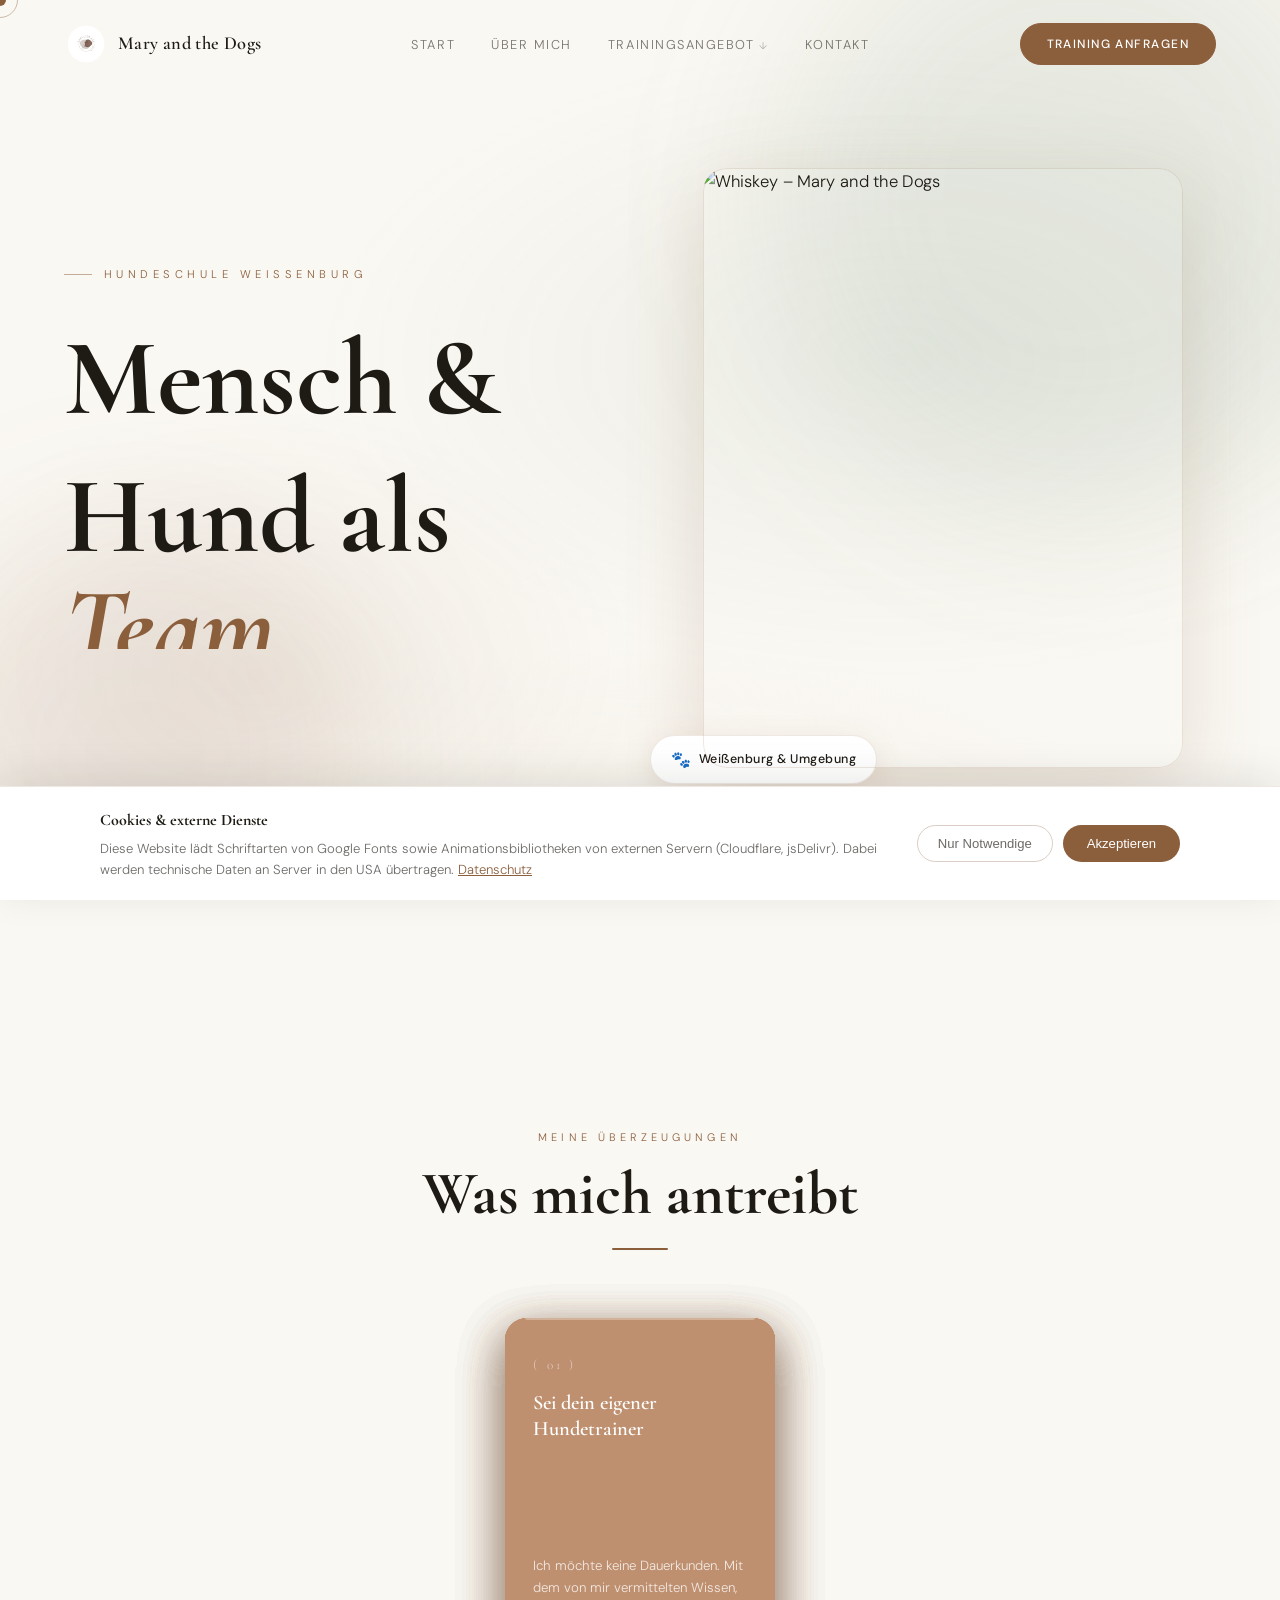
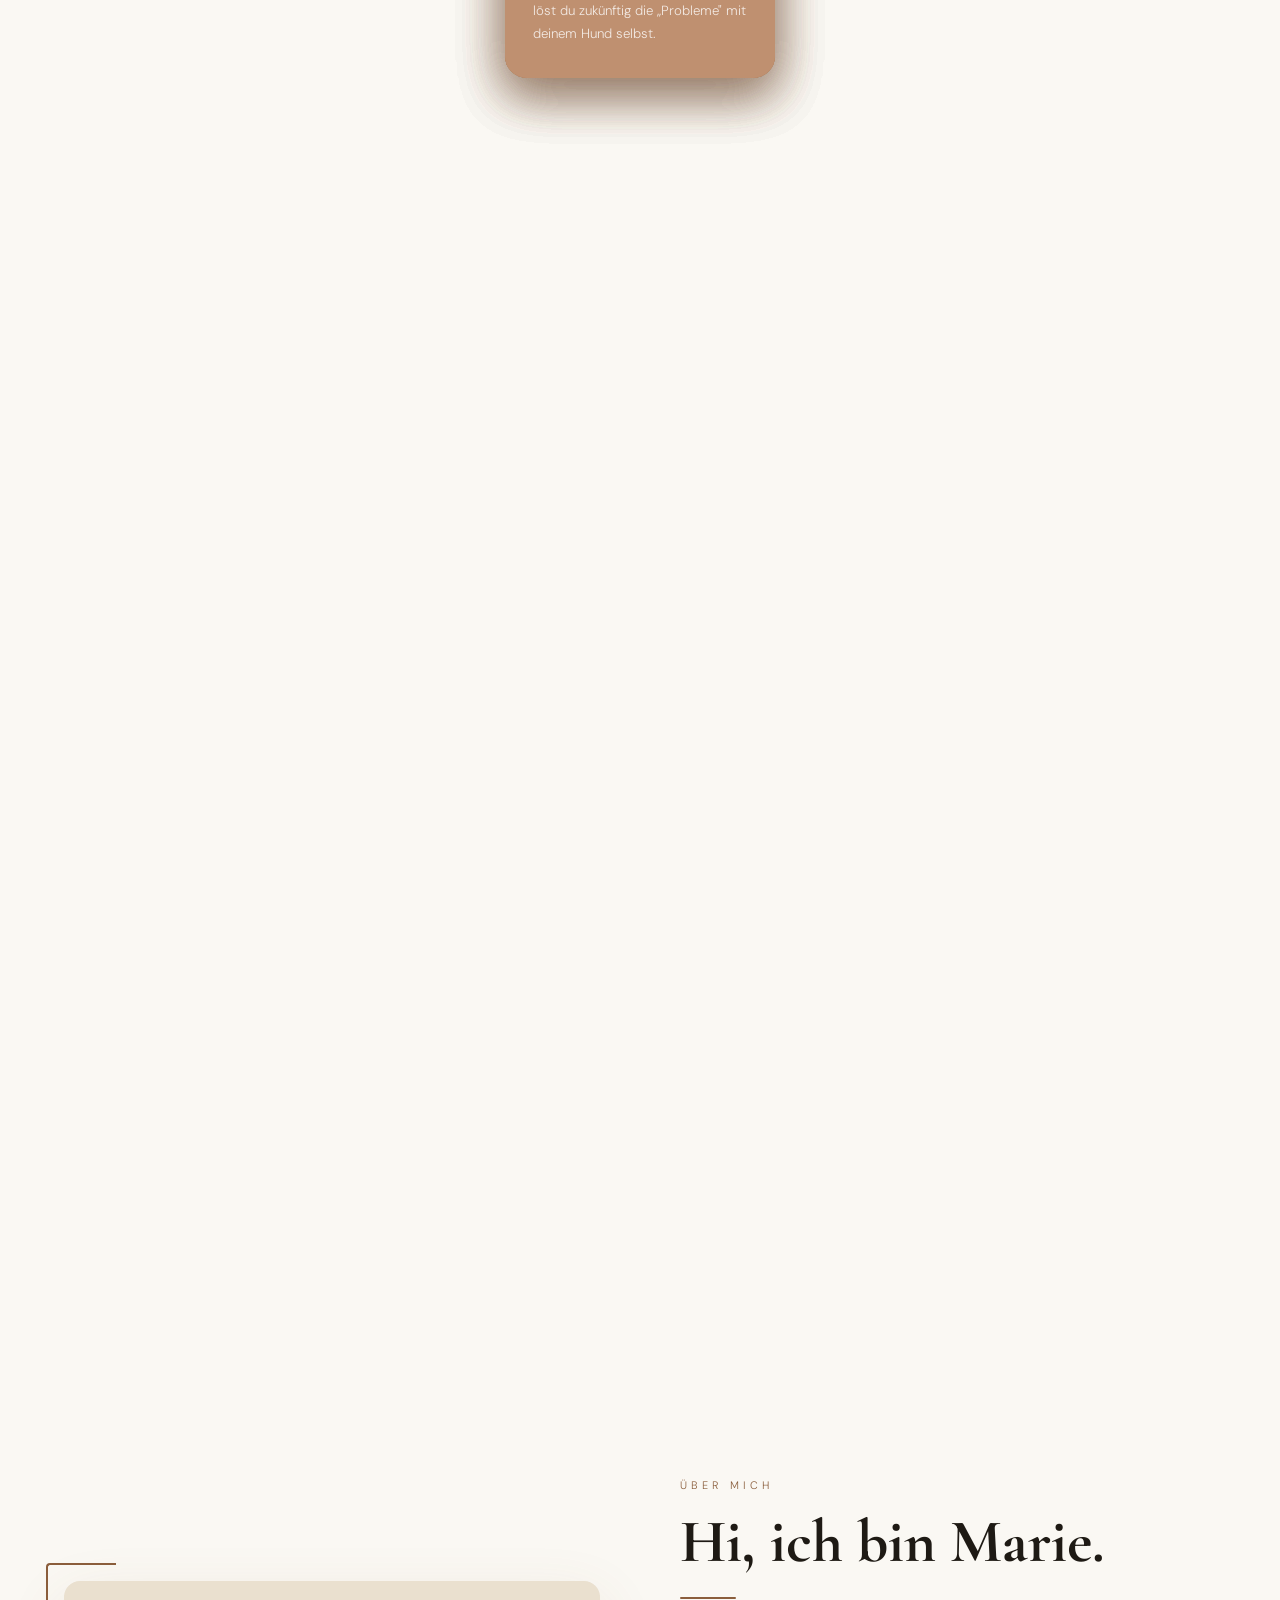
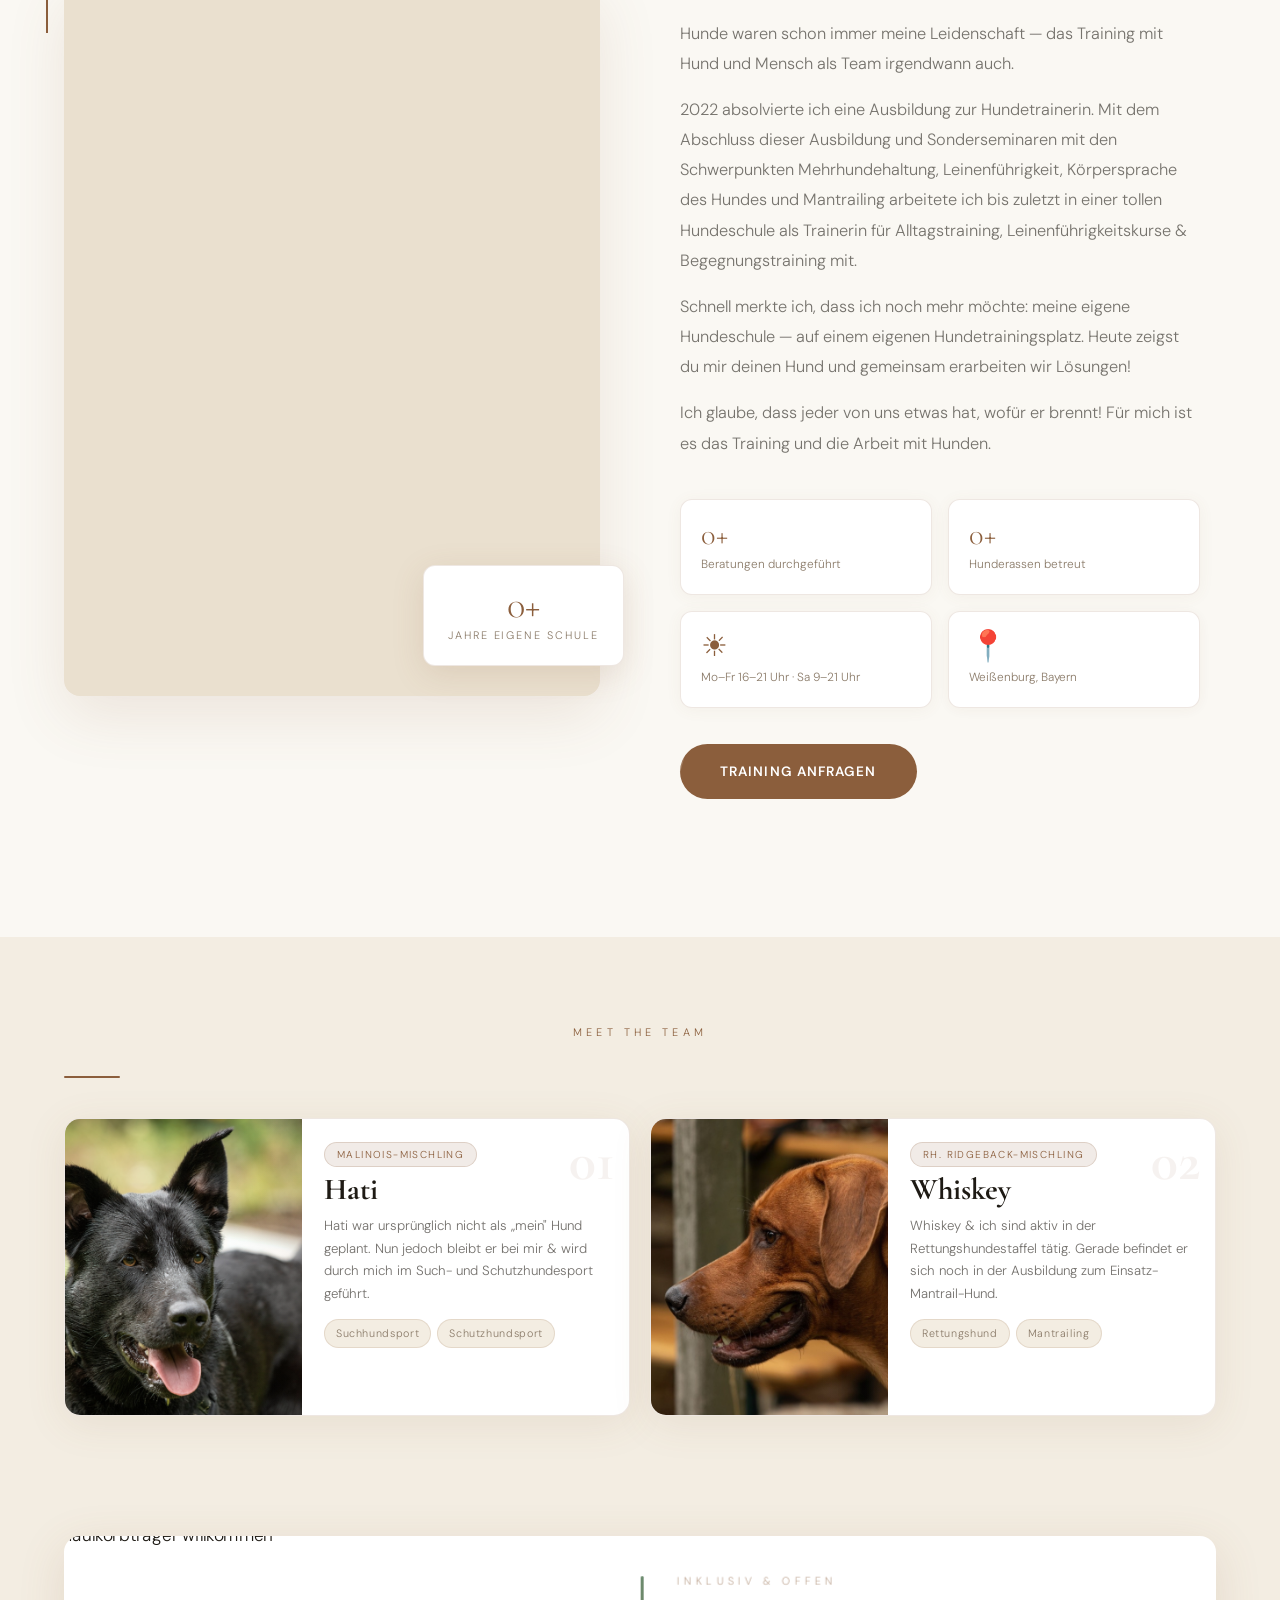
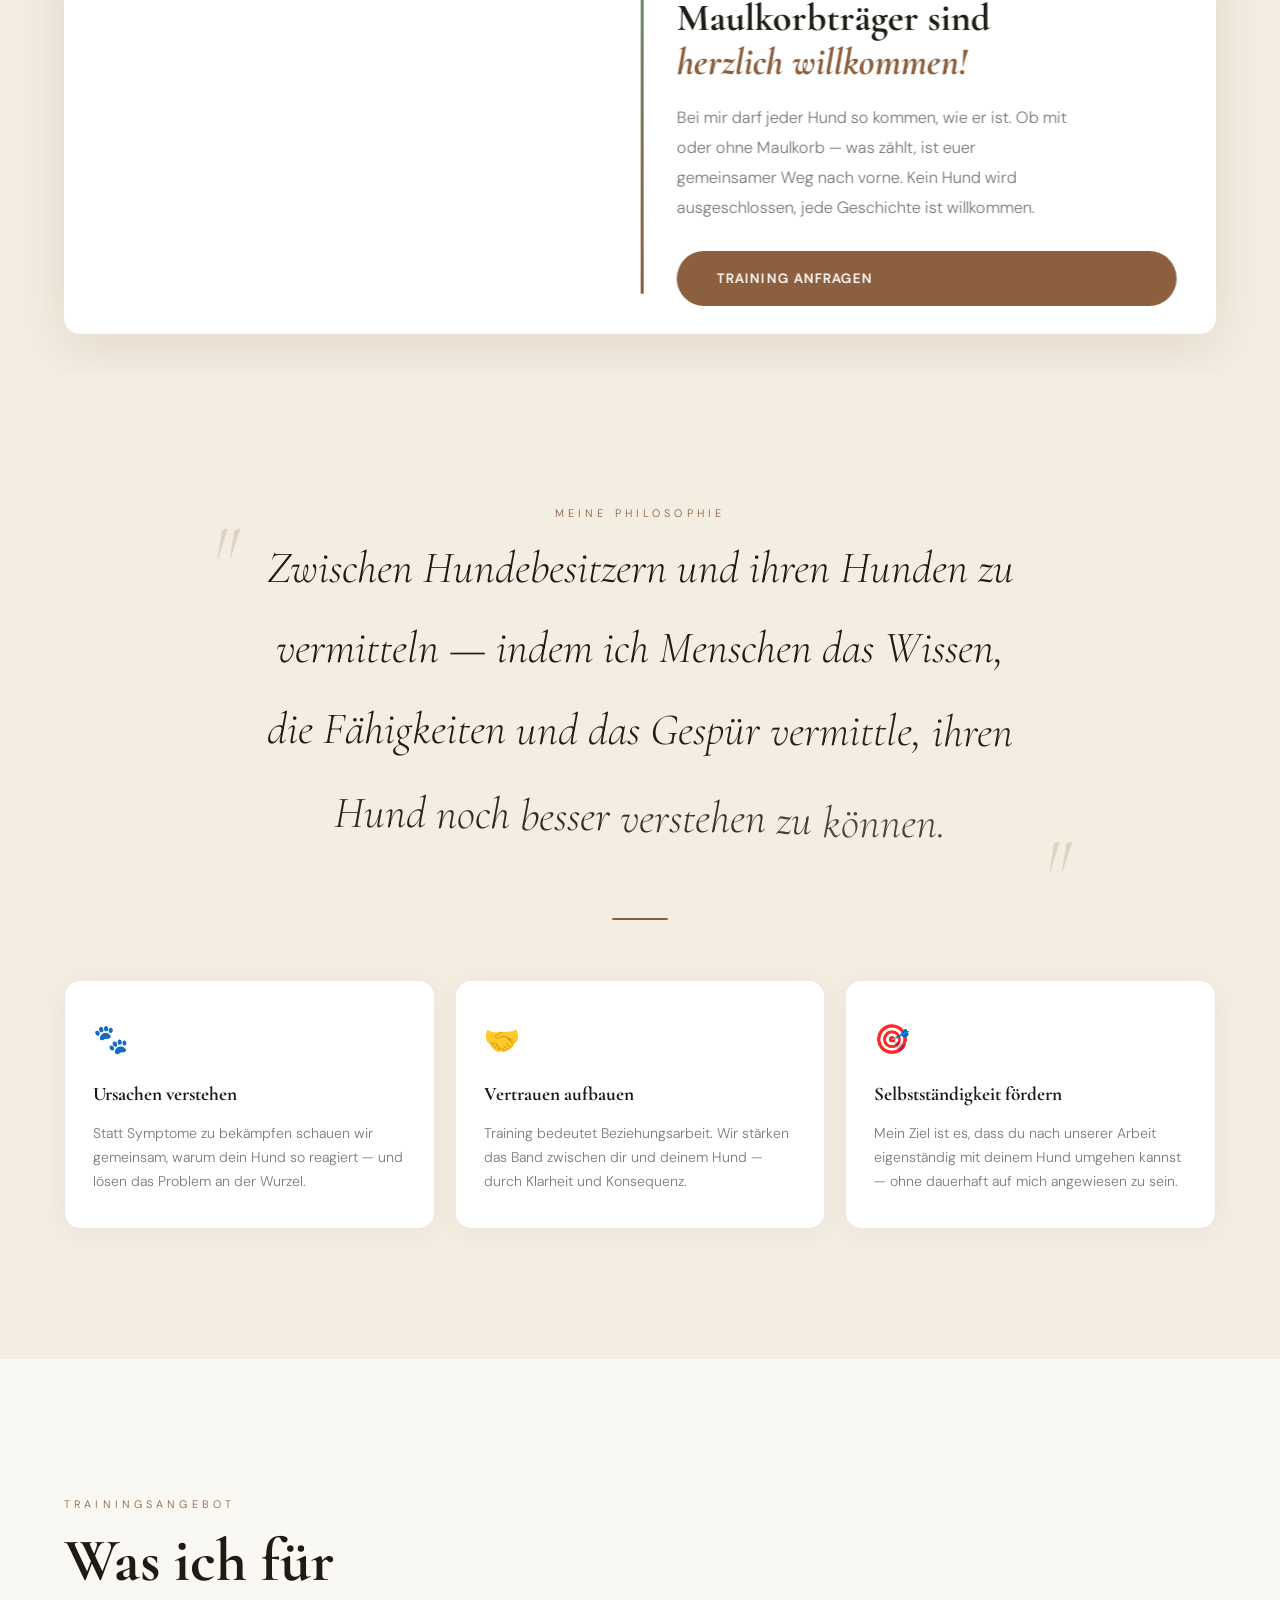
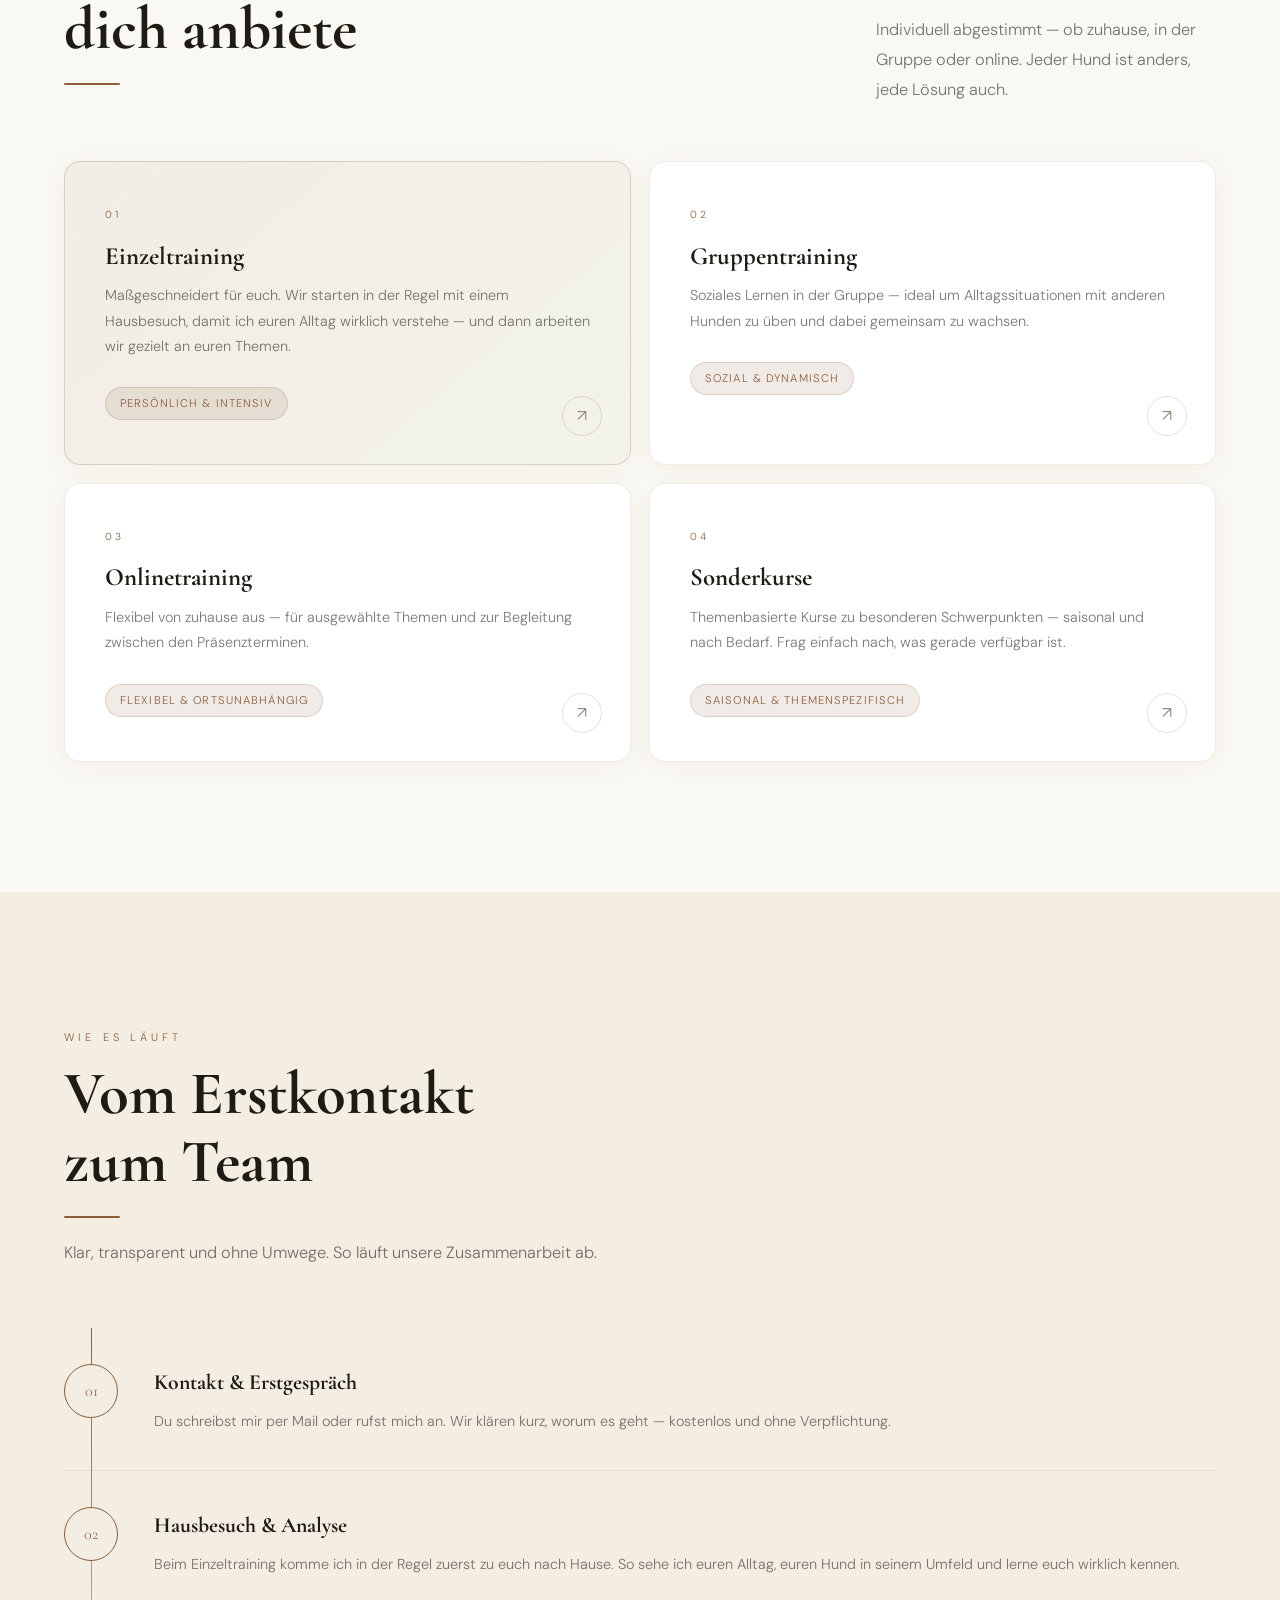
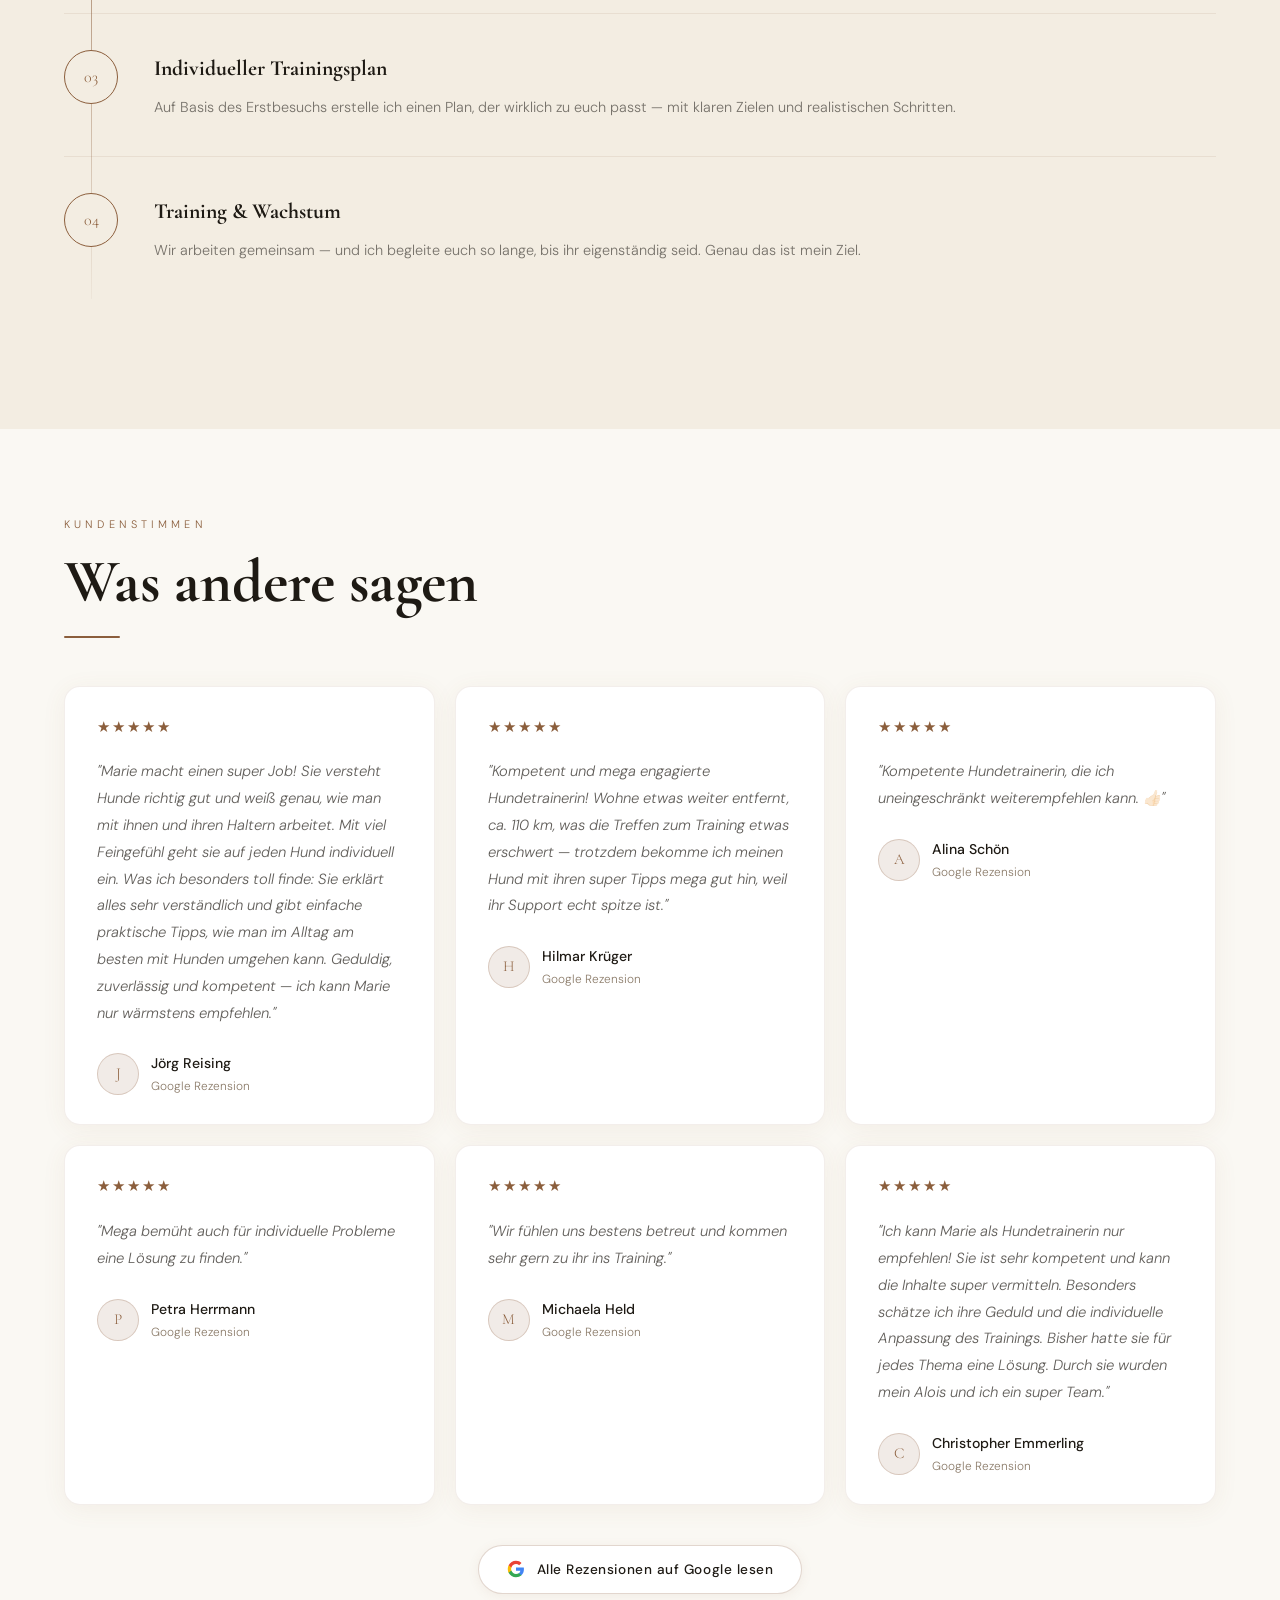
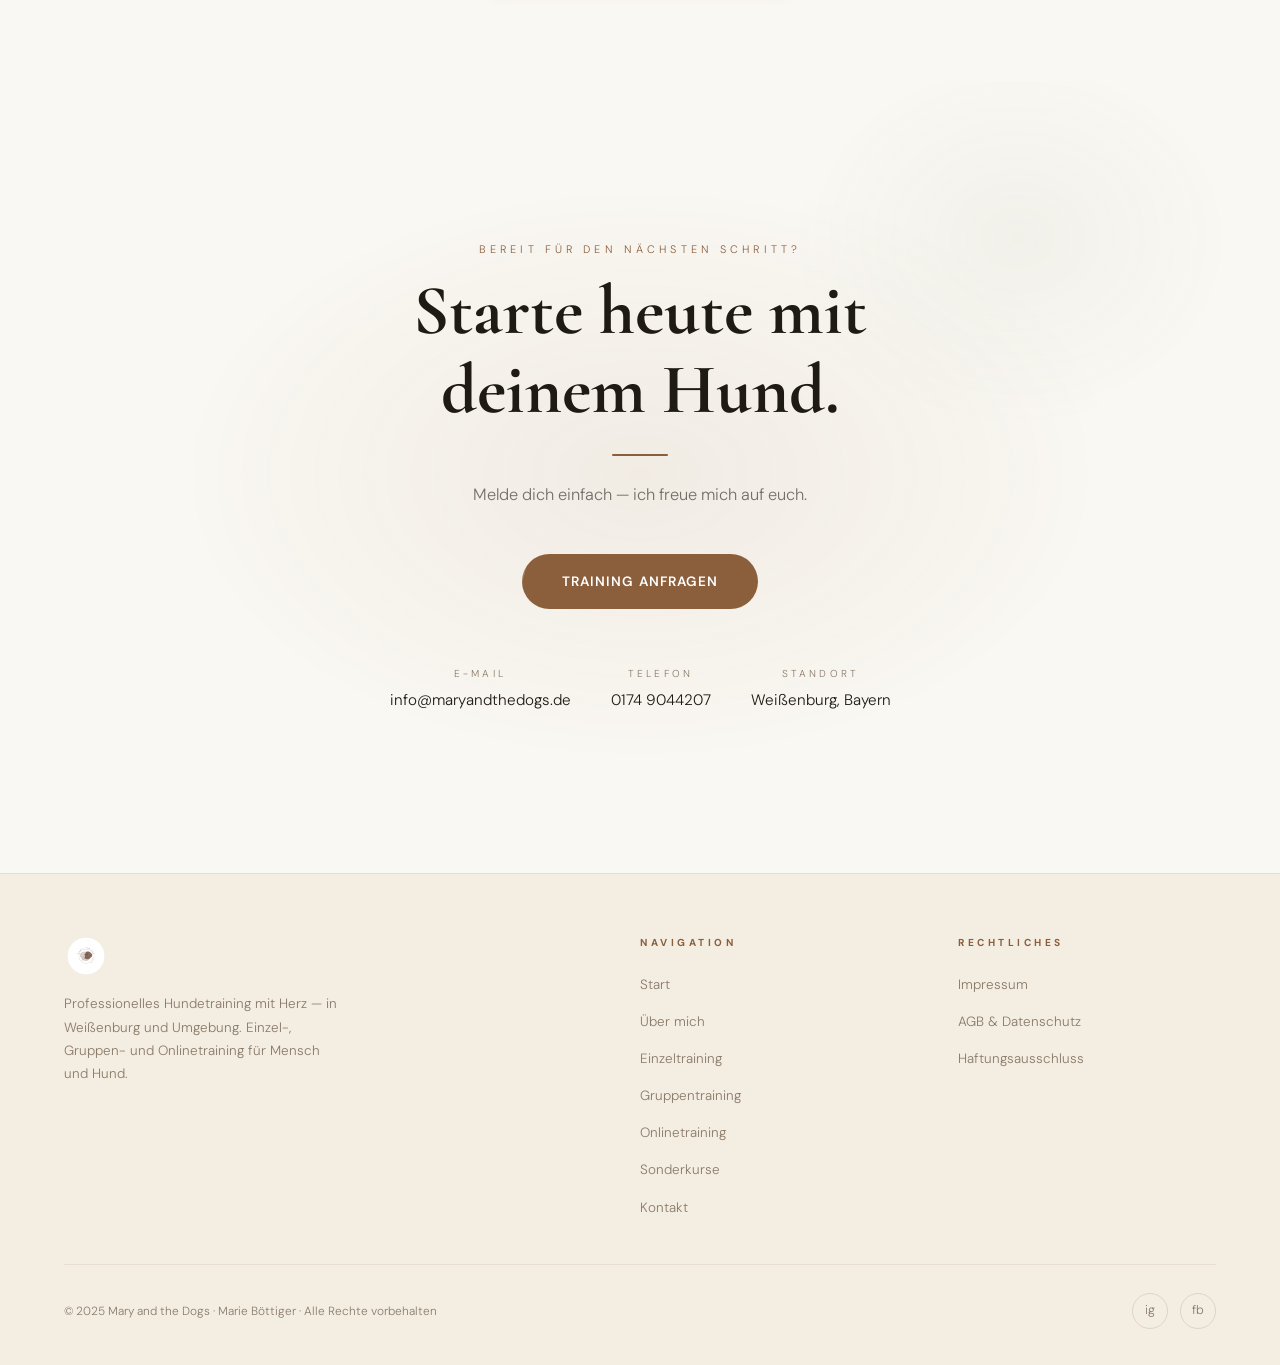
==== commit 59fb6b54: "Cookie-Banner & DSGVO-konforme Datenschutzerklärung - cookie-consent.js: localStorage-basiertes Einw" ====
--- a/index.html
+++ b/index.html
@@ -62,9 +62,7 @@
   }
   </script>
 
-  <link rel="preconnect" href="https://fonts.googleapis.com" />
-  <link rel="preconnect" href="https://fonts.gstatic.com" crossorigin />
-  <link href="https://fonts.googleapis.com/css2?family=Playfair+Display:ital,wght@0,400;0,700;0,900;1,400&family=DM+Sans:wght@300;400;500;600&display=swap" rel="stylesheet" />
+  <script src="cookie-consent.js"></script>
 
   <script src="https://cdnjs.cloudflare.com/ajax/libs/gsap/3.12.5/gsap.min.js"></script>
   <script src="https://cdnjs.cloudflare.com/ajax/libs/gsap/3.12.5/ScrollTrigger.min.js"></script>
@@ -73,6 +71,20 @@
   <link rel="stylesheet" href="styles.css" />
 </head>
 <body>
+
+<!-- Cookie Banner -->
+<div id="cookie-banner" class="cookie-banner">
+  <div class="cookie-inner">
+    <div class="cookie-text">
+      <strong>Cookies &amp; externe Dienste</strong>
+      <p>Diese Website lädt Schriftarten von Google Fonts sowie Animationsbibliotheken von externen Servern (Cloudflare, jsDelivr). Dabei werden technische Daten an Server in den USA übertragen. <a href="agb-datenschutz.html">Datenschutz</a></p>
+    </div>
+    <div class="cookie-buttons">
+      <button id="cookie-decline" class="cookie-btn-decline">Nur Notwendige</button>
+      <button id="cookie-accept" class="cookie-btn-accept">Akzeptieren</button>
+    </div>
+  </div>
+</div>
 
 <div id="cursor"></div>
 <div id="cursor-follower"></div>
--- a/styles.css
+++ b/styles.css
@@ -1043,6 +1043,64 @@
   border-color: var(--brown);
   color: #fff;
   background: var(--brown);
+}
+
+/* ── Cookie Banner ───────────────────────────────────────── */
+#cookie-banner {
+  display: flex;
+  position: fixed;
+  bottom: 0; left: 0; right: 0;
+  z-index: 9999;
+  background: #fff;
+  border-top: 1px solid rgba(139,94,60,.15);
+  box-shadow: 0 -8px 40px rgba(30,26,20,.1);
+  padding: 20px 0;
+  transform: translateY(100%);
+  transition: transform .4s cubic-bezier(.16,1,.3,1);
+}
+#cookie-banner.cookie-visible { transform: translateY(0); }
+.cookie-inner {
+  display: flex;
+  align-items: center;
+  gap: 32px;
+  flex-wrap: wrap;
+  max-width: 1200px;
+  margin: 0 auto;
+  padding: 0 clamp(20px, 5vw, 60px);
+  width: 100%;
+}
+.cookie-text { flex: 1; min-width: 260px; }
+.cookie-text strong { font-family: var(--font-serif); font-size: 1rem; color: var(--text); display: block; margin-bottom: 4px; }
+.cookie-text p { font-size: .82rem; color: rgba(30,26,20,.65); line-height: 1.6; margin: 0; }
+.cookie-text a { color: var(--brown); text-decoration: underline; }
+.cookie-buttons { display: flex; gap: 10px; flex-shrink: 0; }
+.cookie-btn-decline {
+  padding: 10px 20px;
+  border: 1.5px solid rgba(139,94,60,.3);
+  border-radius: 100px;
+  background: transparent;
+  font-size: .82rem;
+  color: rgba(30,26,20,.65);
+  cursor: pointer;
+  transition: border-color .25s, color .25s;
+}
+.cookie-btn-decline:hover { border-color: var(--brown); color: var(--brown); }
+.cookie-btn-accept {
+  padding: 10px 24px;
+  border-radius: 100px;
+  background: var(--brown);
+  border: none;
+  color: #fff;
+  font-size: .82rem;
+  font-weight: 500;
+  cursor: pointer;
+  transition: opacity .25s;
+}
+.cookie-btn-accept:hover { opacity: .85; }
+@media (max-width: 600px) {
+  .cookie-inner { gap: 16px; }
+  .cookie-buttons { width: 100%; }
+  .cookie-btn-decline, .cookie-btn-accept { flex: 1; text-align: center; }
 }
 
 /* ── Reveal Blocks ───────────────────────────────────────── */
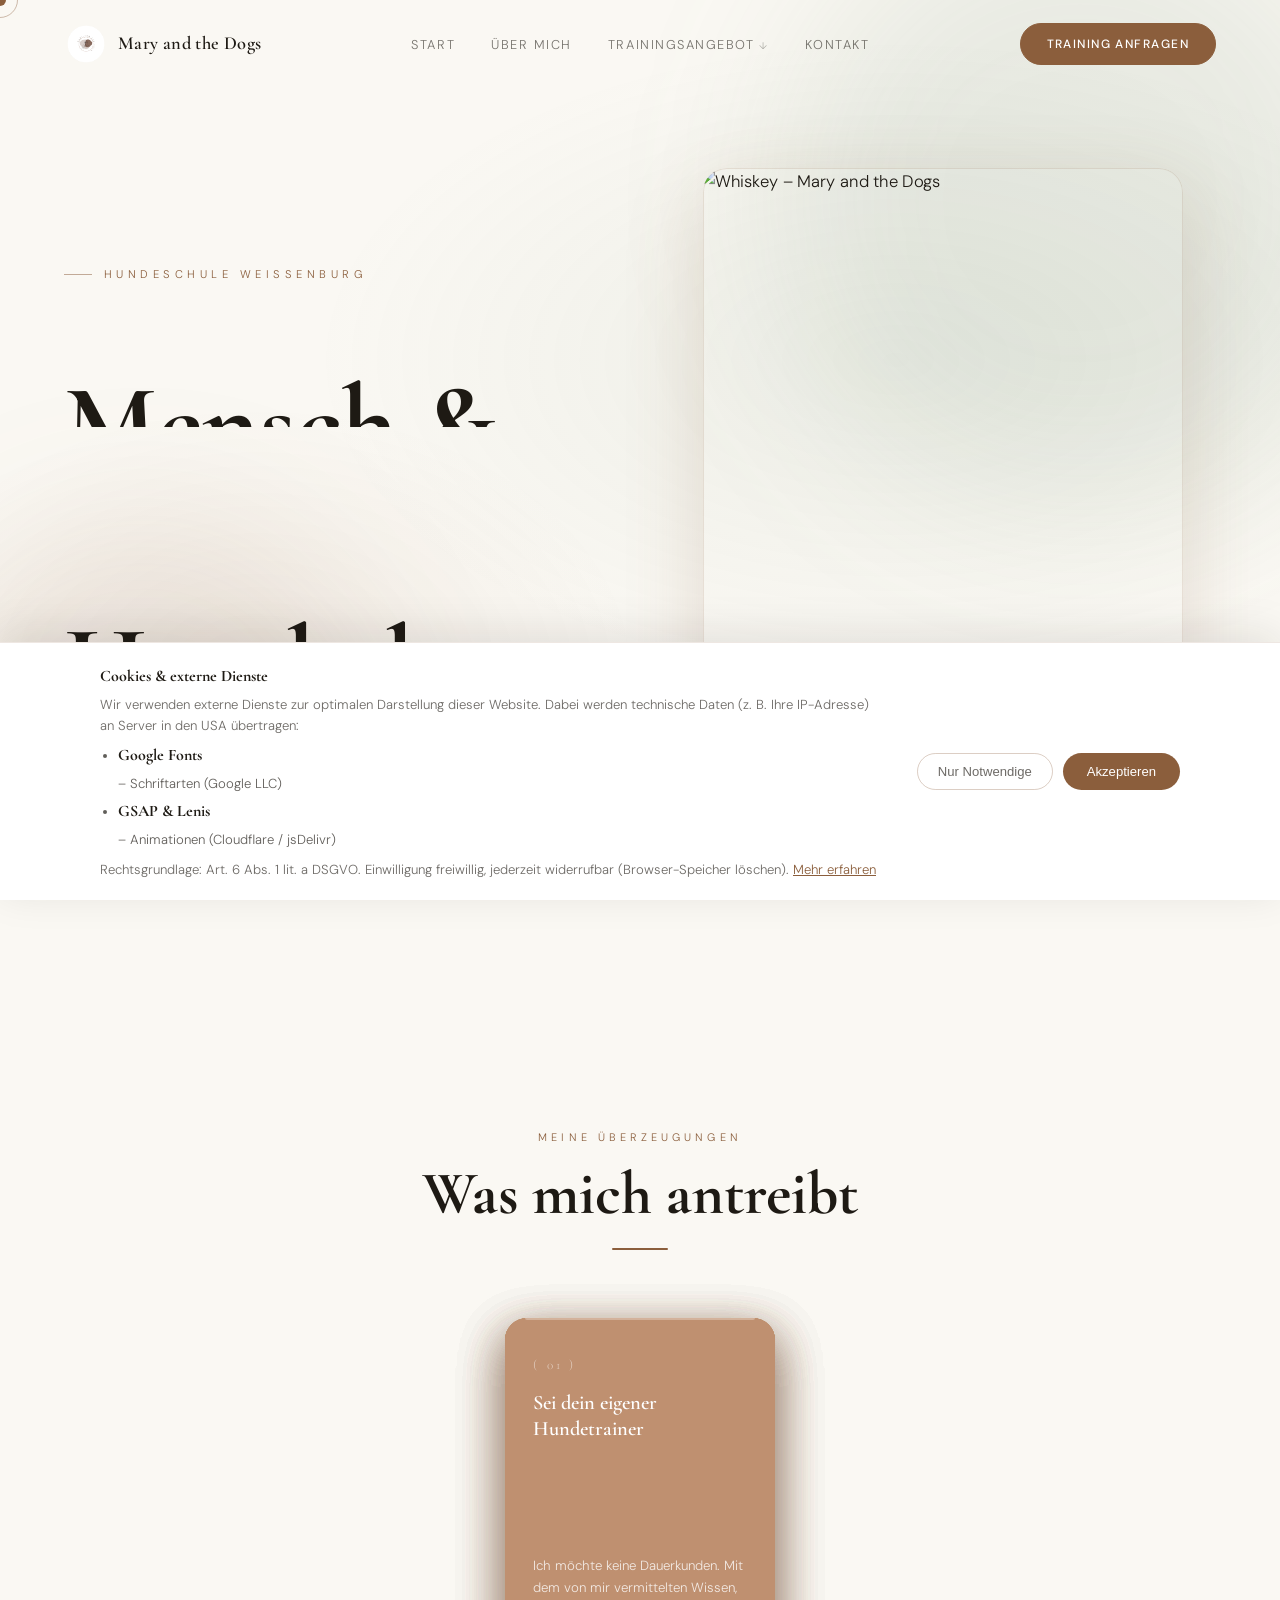
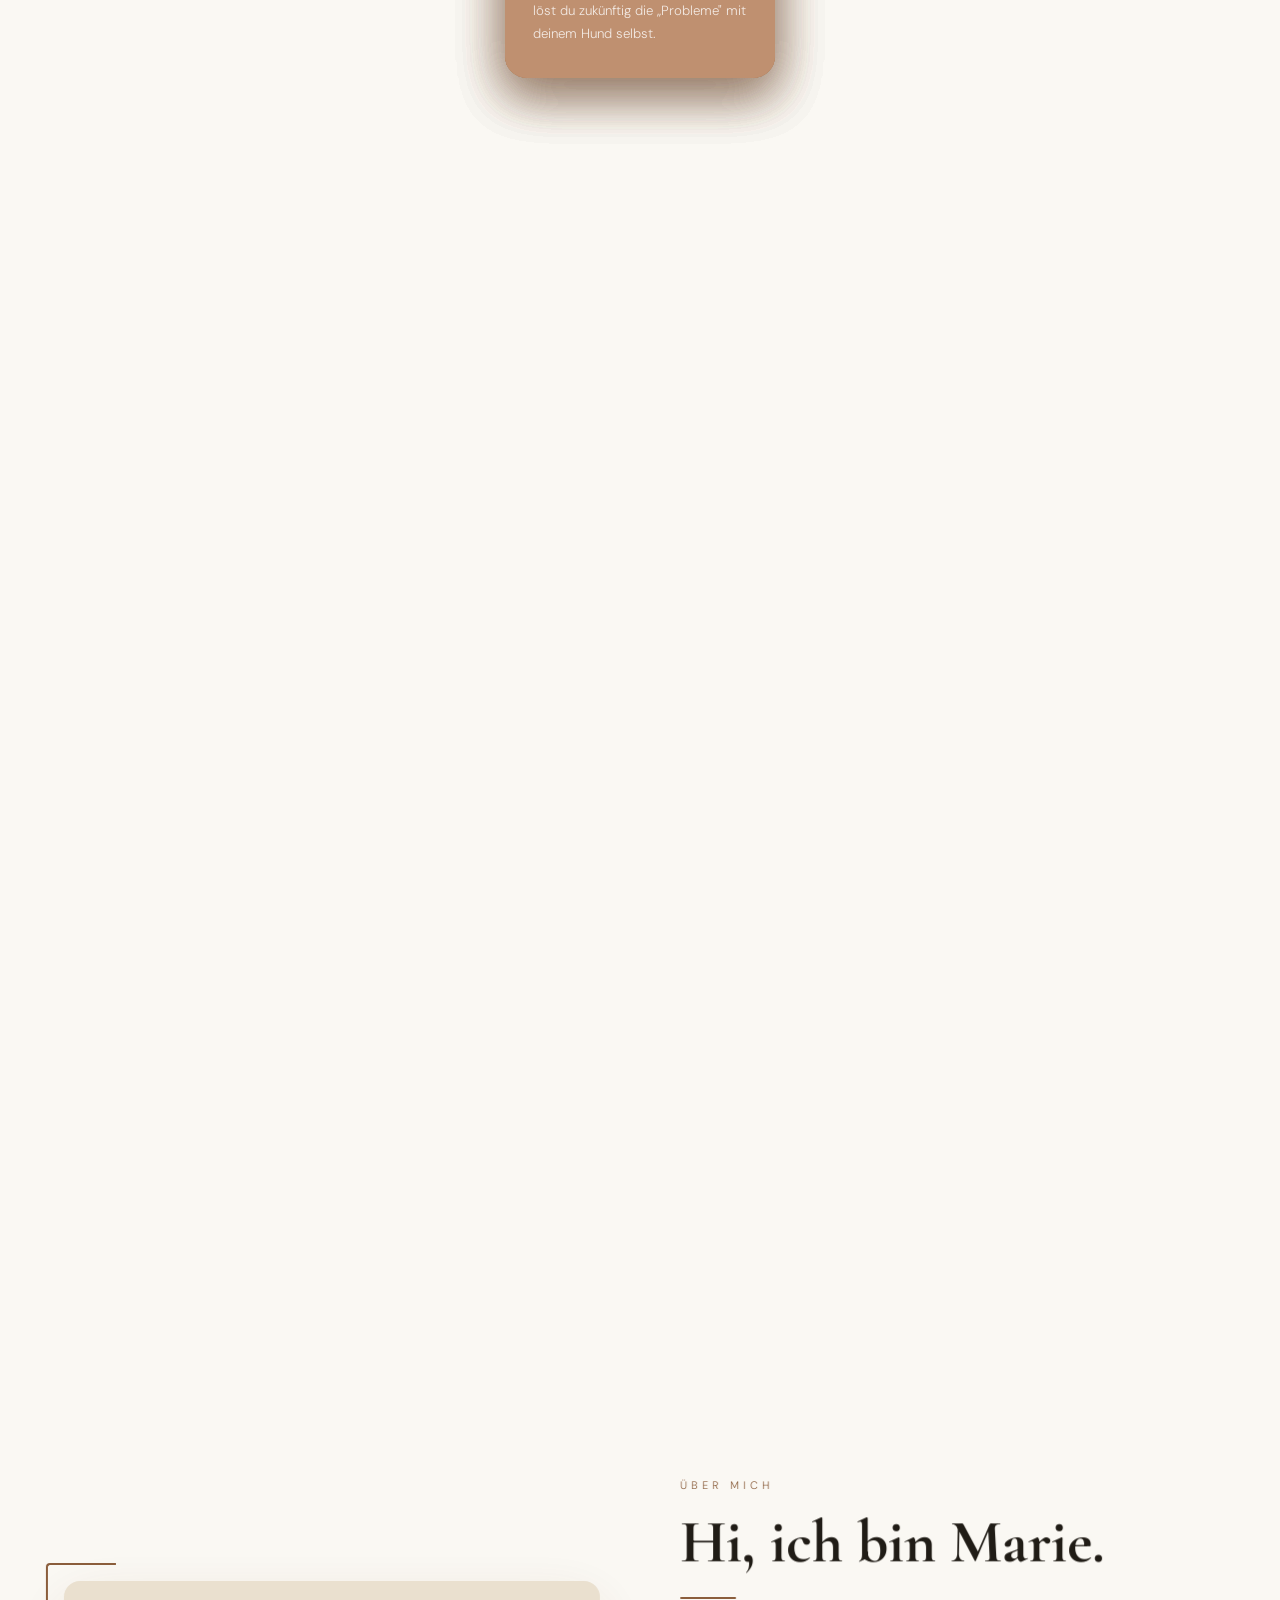
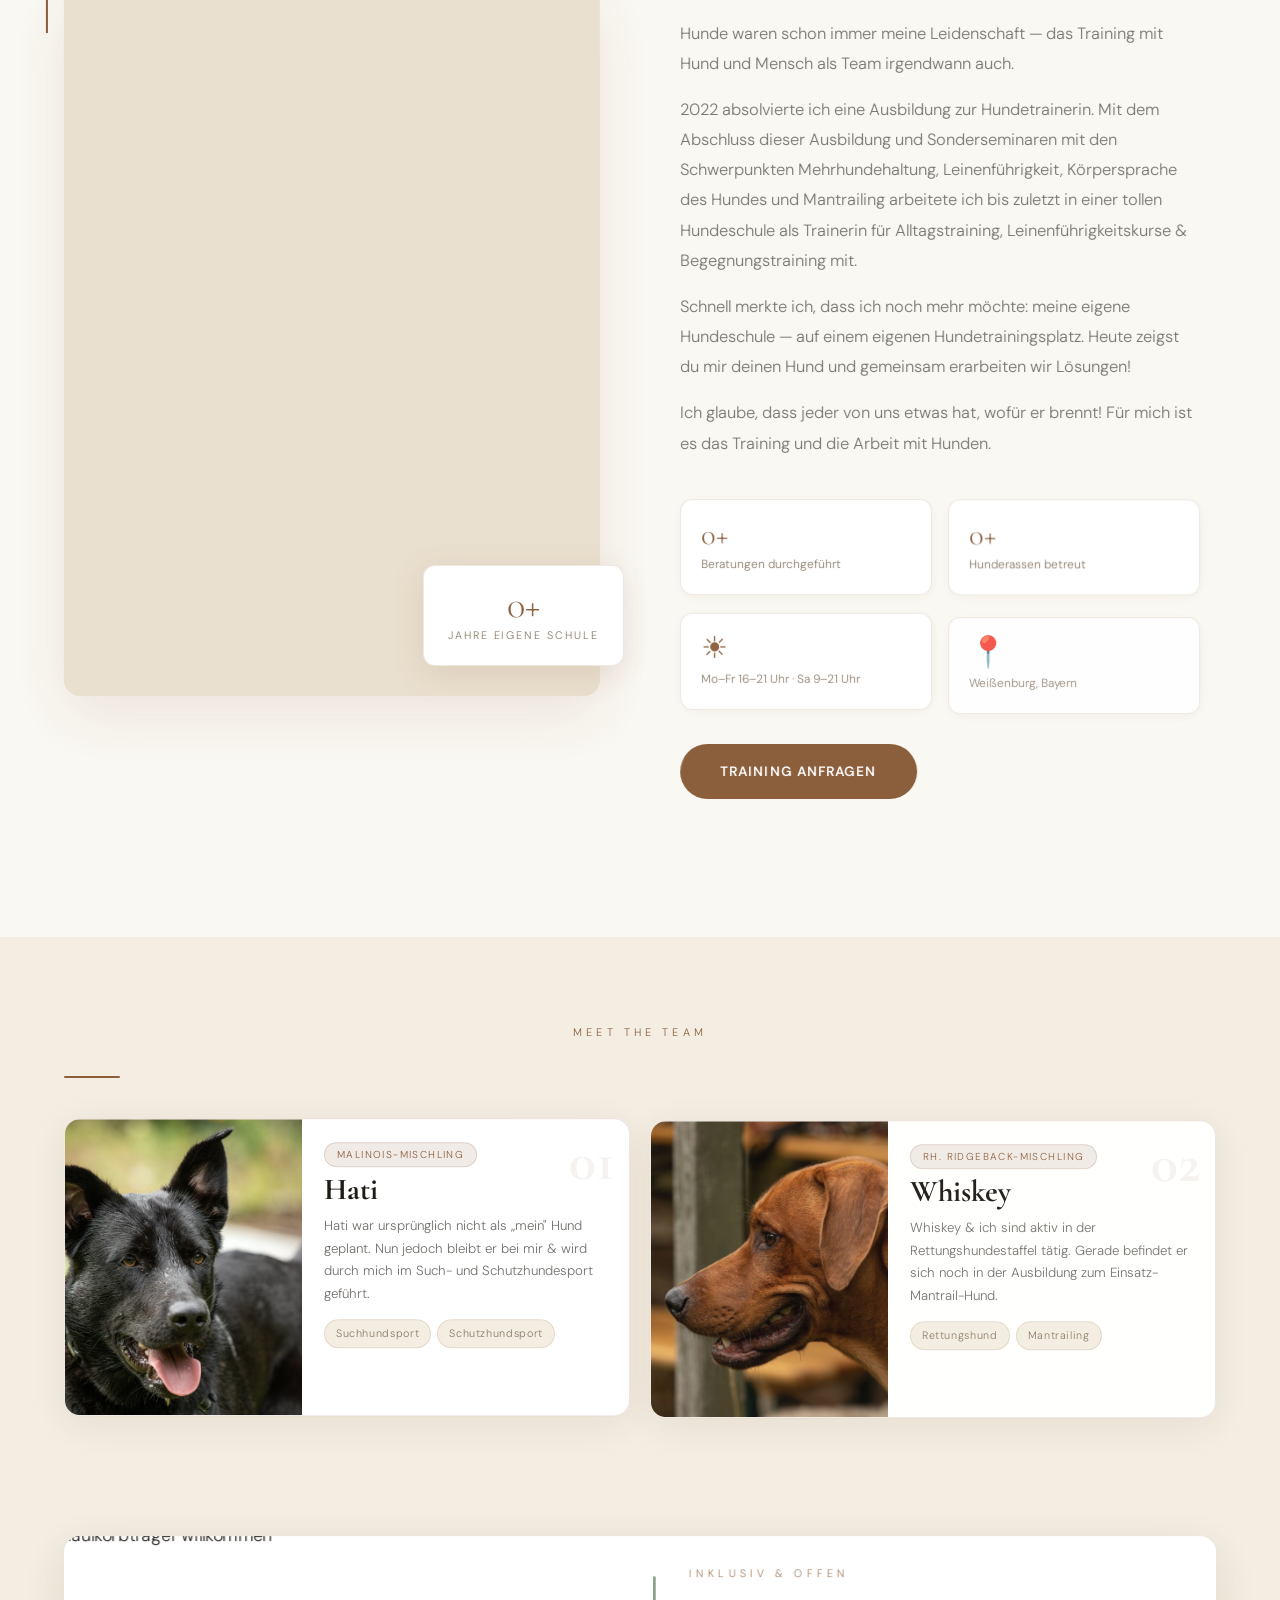
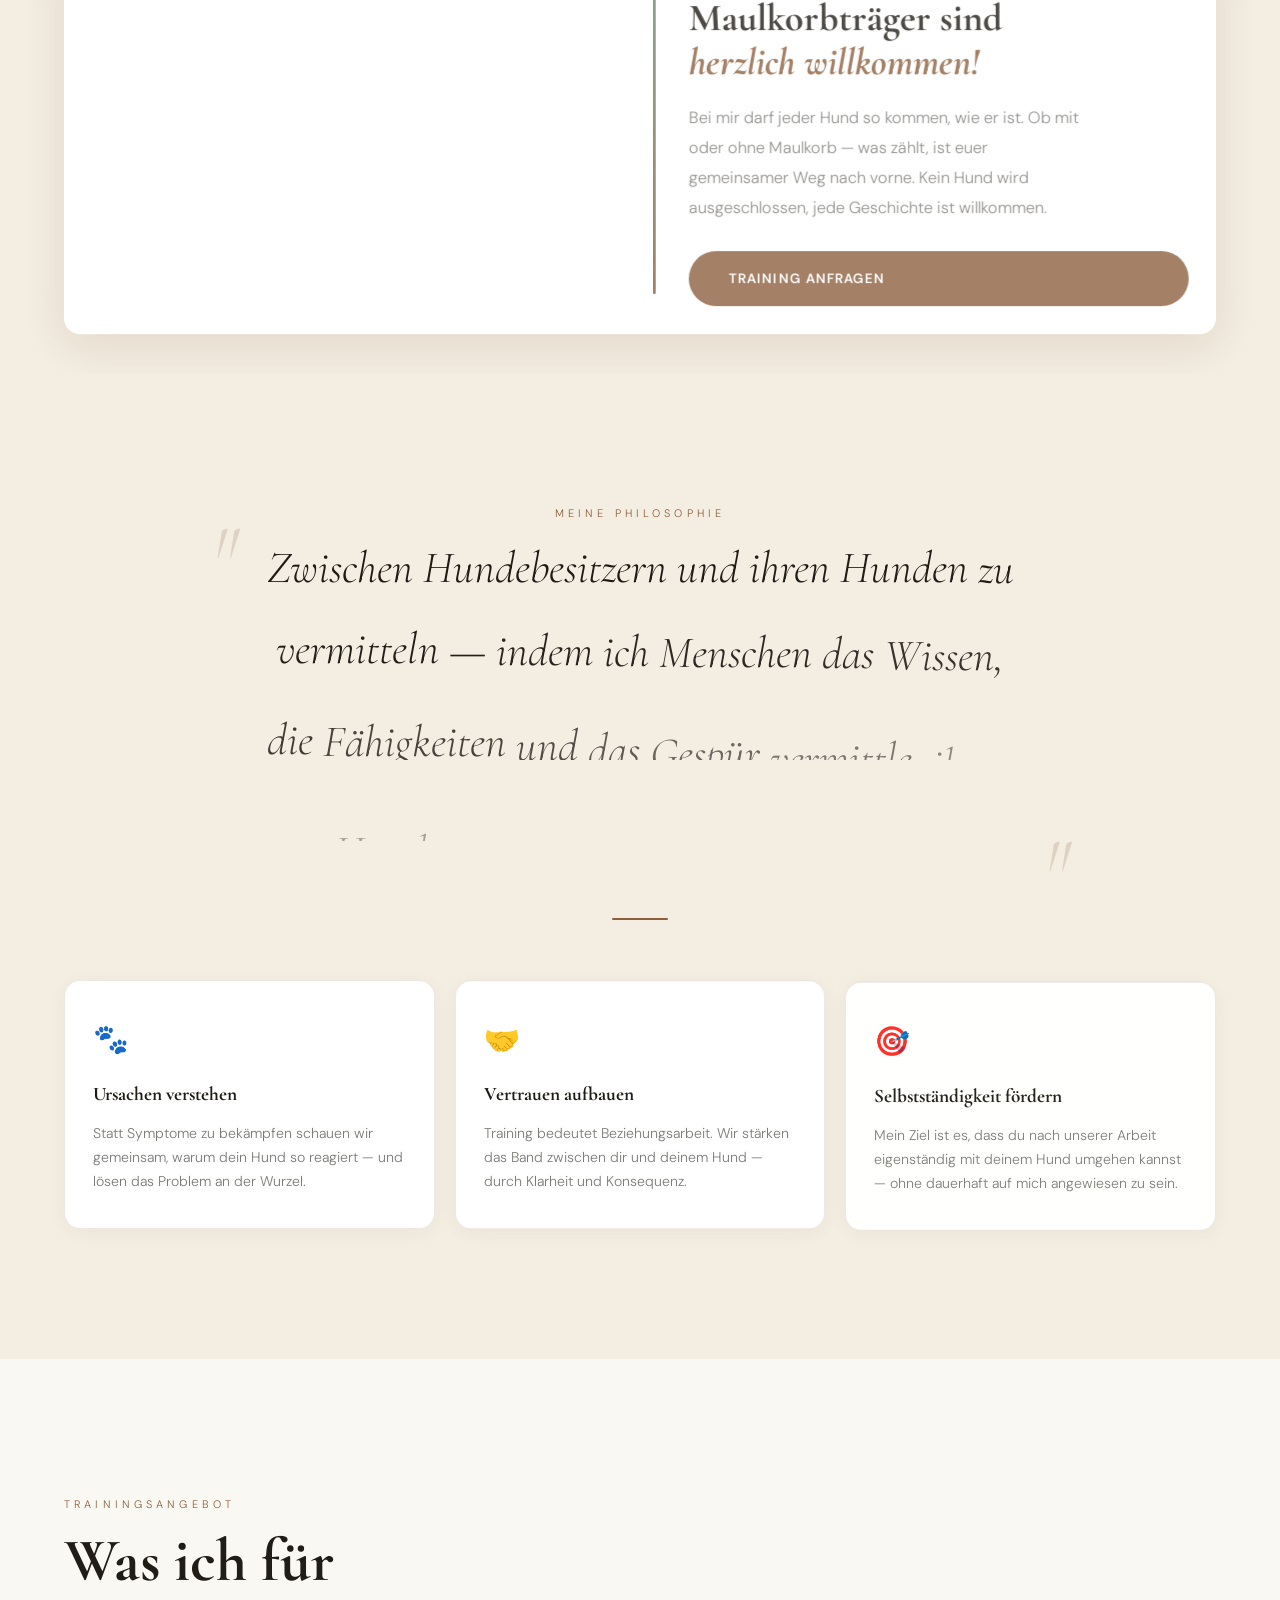
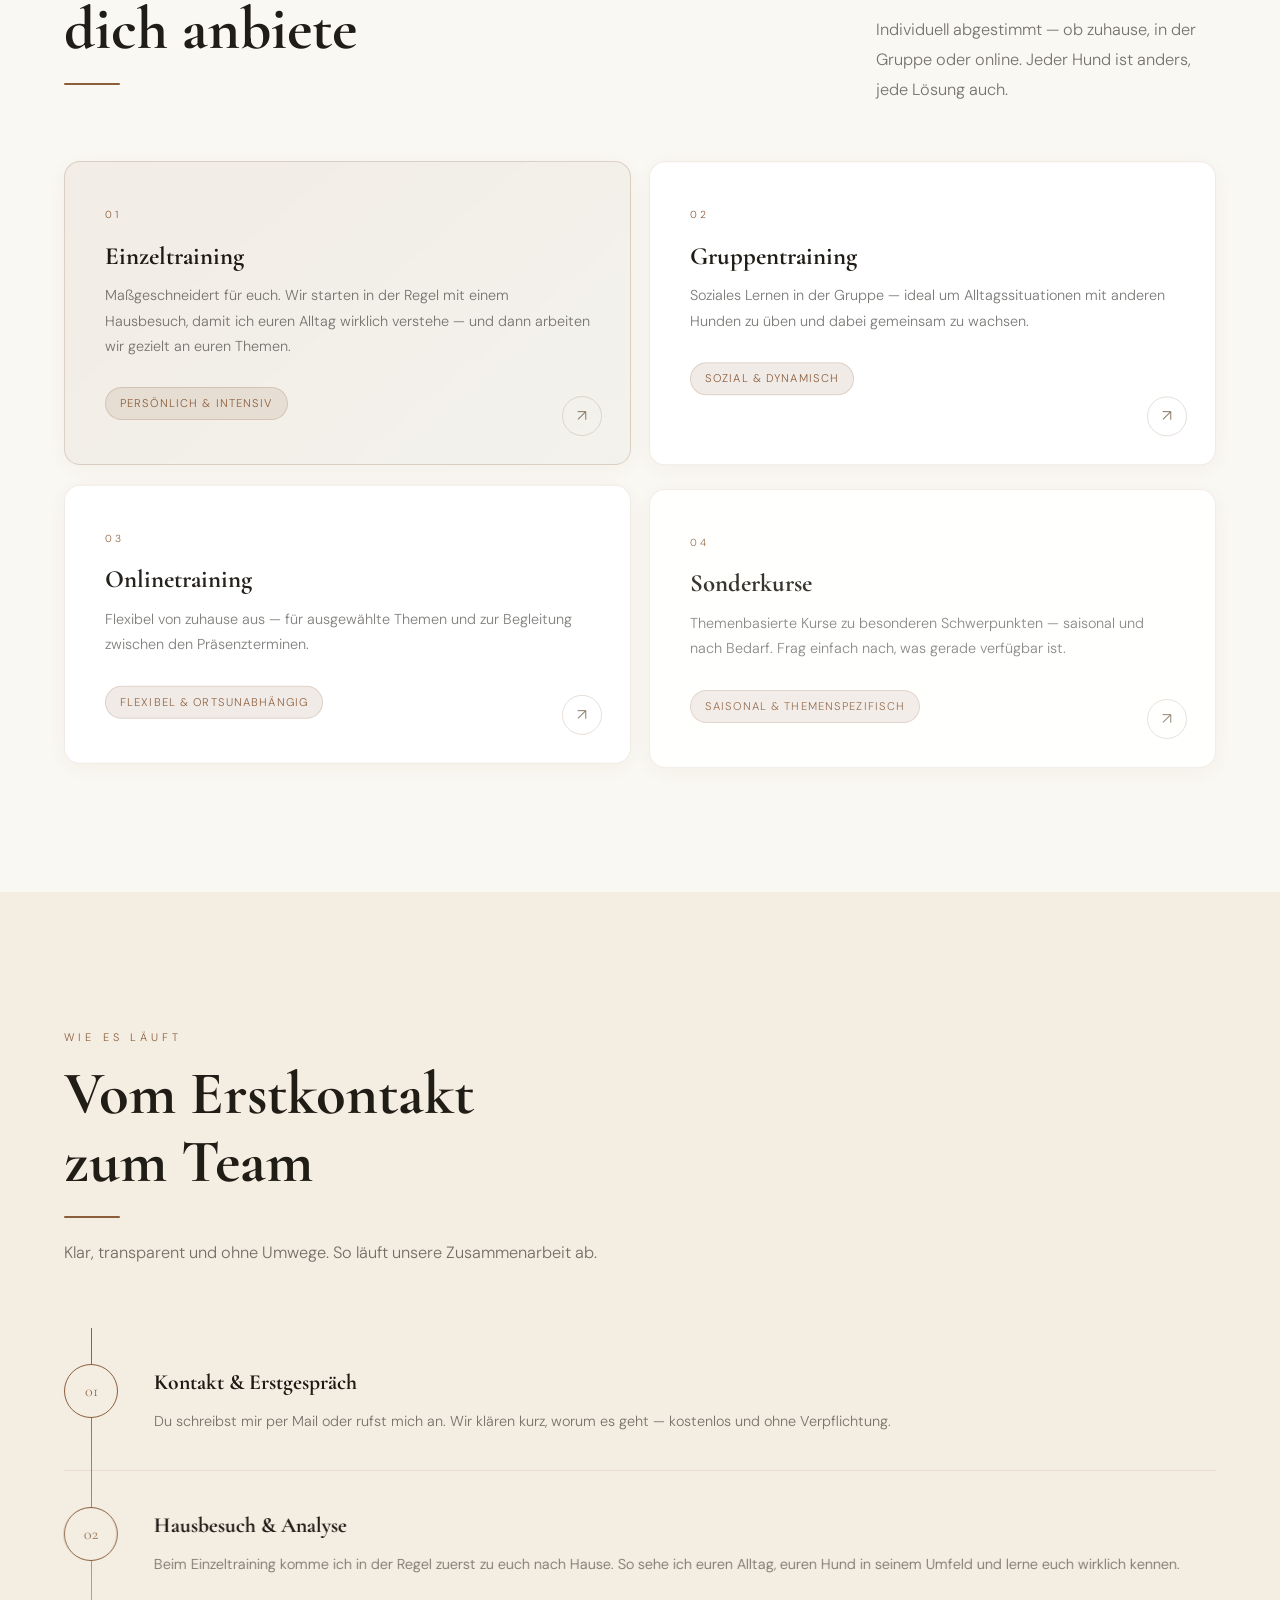
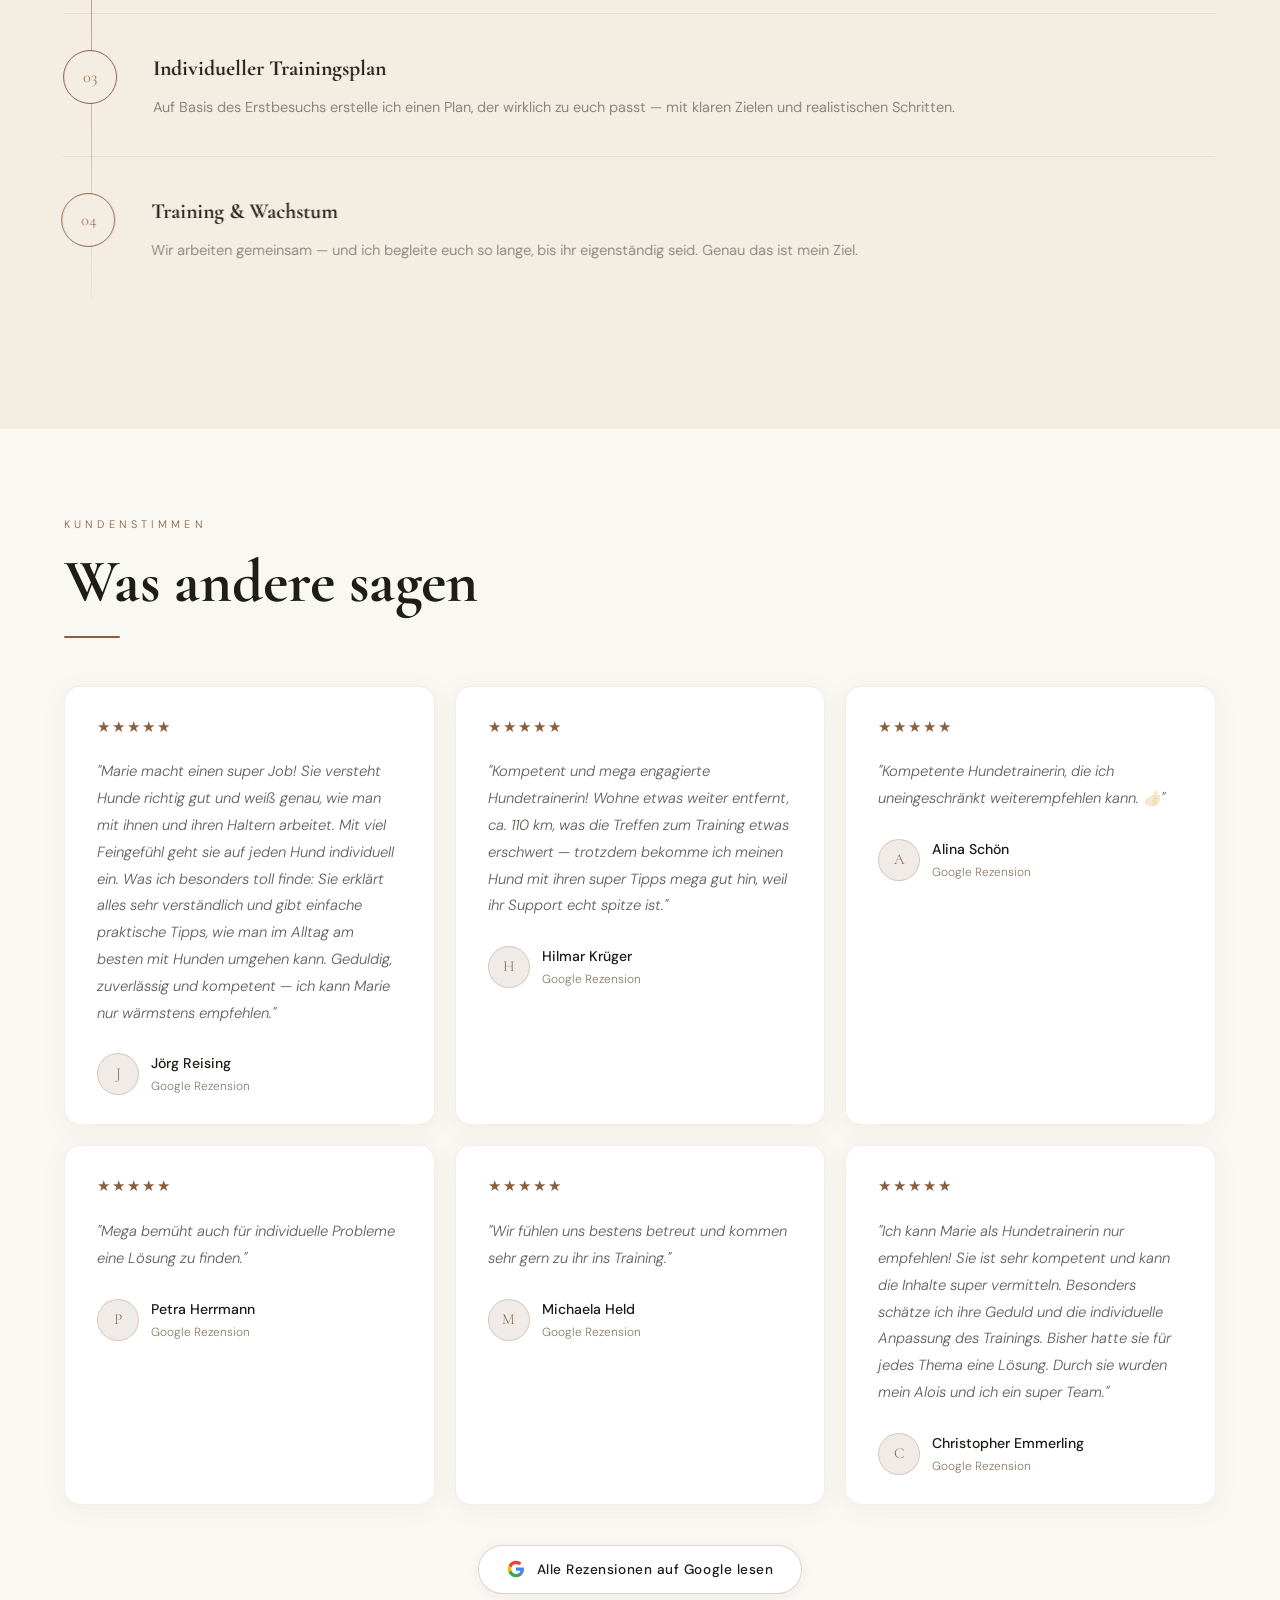
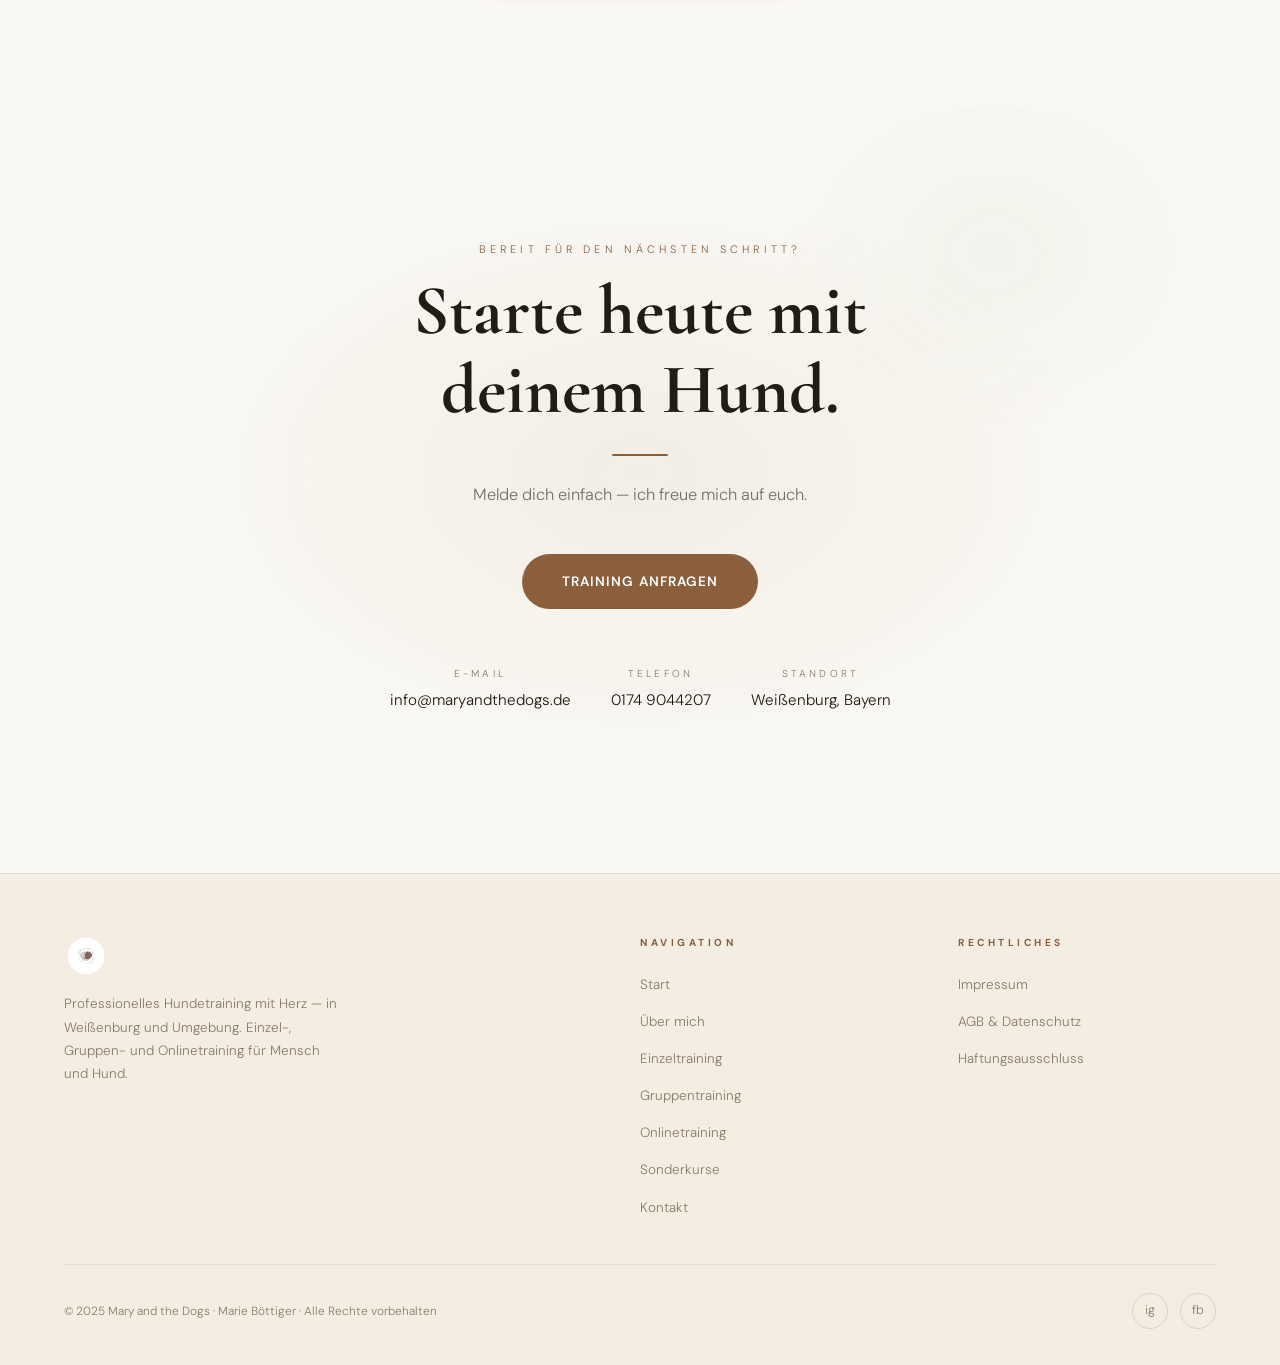
==== commit a5bb1611: "Cookie-Banner: vollständiger DSGVO-Text mit Dienste-Liste - Welche Dienste genutzt werden (Google Fo" ====
--- a/index.html
+++ b/index.html
@@ -77,7 +77,12 @@
   <div class="cookie-inner">
     <div class="cookie-text">
       <strong>Cookies &amp; externe Dienste</strong>
-      <p>Diese Website lädt Schriftarten von Google Fonts sowie Animationsbibliotheken von externen Servern (Cloudflare, jsDelivr). Dabei werden technische Daten an Server in den USA übertragen. <a href="agb-datenschutz.html">Datenschutz</a></p>
+      <p>Wir verwenden externe Dienste zur optimalen Darstellung dieser Website. Dabei werden technische Daten (z.&nbsp;B. Ihre IP-Adresse) an Server in den USA übertragen:</p>
+      <ul class="cookie-list">
+        <li><strong>Google Fonts</strong> – Schriftarten (Google LLC)</li>
+        <li><strong>GSAP &amp; Lenis</strong> – Animationen (Cloudflare / jsDelivr)</li>
+      </ul>
+      <p>Rechtsgrundlage: Art.&nbsp;6 Abs.&nbsp;1 lit.&nbsp;a DSGVO. Einwilligung freiwillig, jederzeit widerrufbar (Browser-Speicher löschen). <a href="agb-datenschutz.html">Mehr erfahren</a></p>
     </div>
     <div class="cookie-buttons">
       <button id="cookie-decline" class="cookie-btn-decline">Nur Notwendige</button>
--- a/styles.css
+++ b/styles.css
@@ -1097,6 +1097,14 @@
   transition: opacity .25s;
 }
 .cookie-btn-accept:hover { opacity: .85; }
+.cookie-list {
+  margin: 6px 0 8px 0;
+  padding-left: 18px;
+  font-size: .82rem;
+  color: rgba(30,26,20,.7);
+  line-height: 1.7;
+}
+.cookie-list li { margin-bottom: 2px; }
 @media (max-width: 600px) {
   .cookie-inner { gap: 16px; }
   .cookie-buttons { width: 100%; }
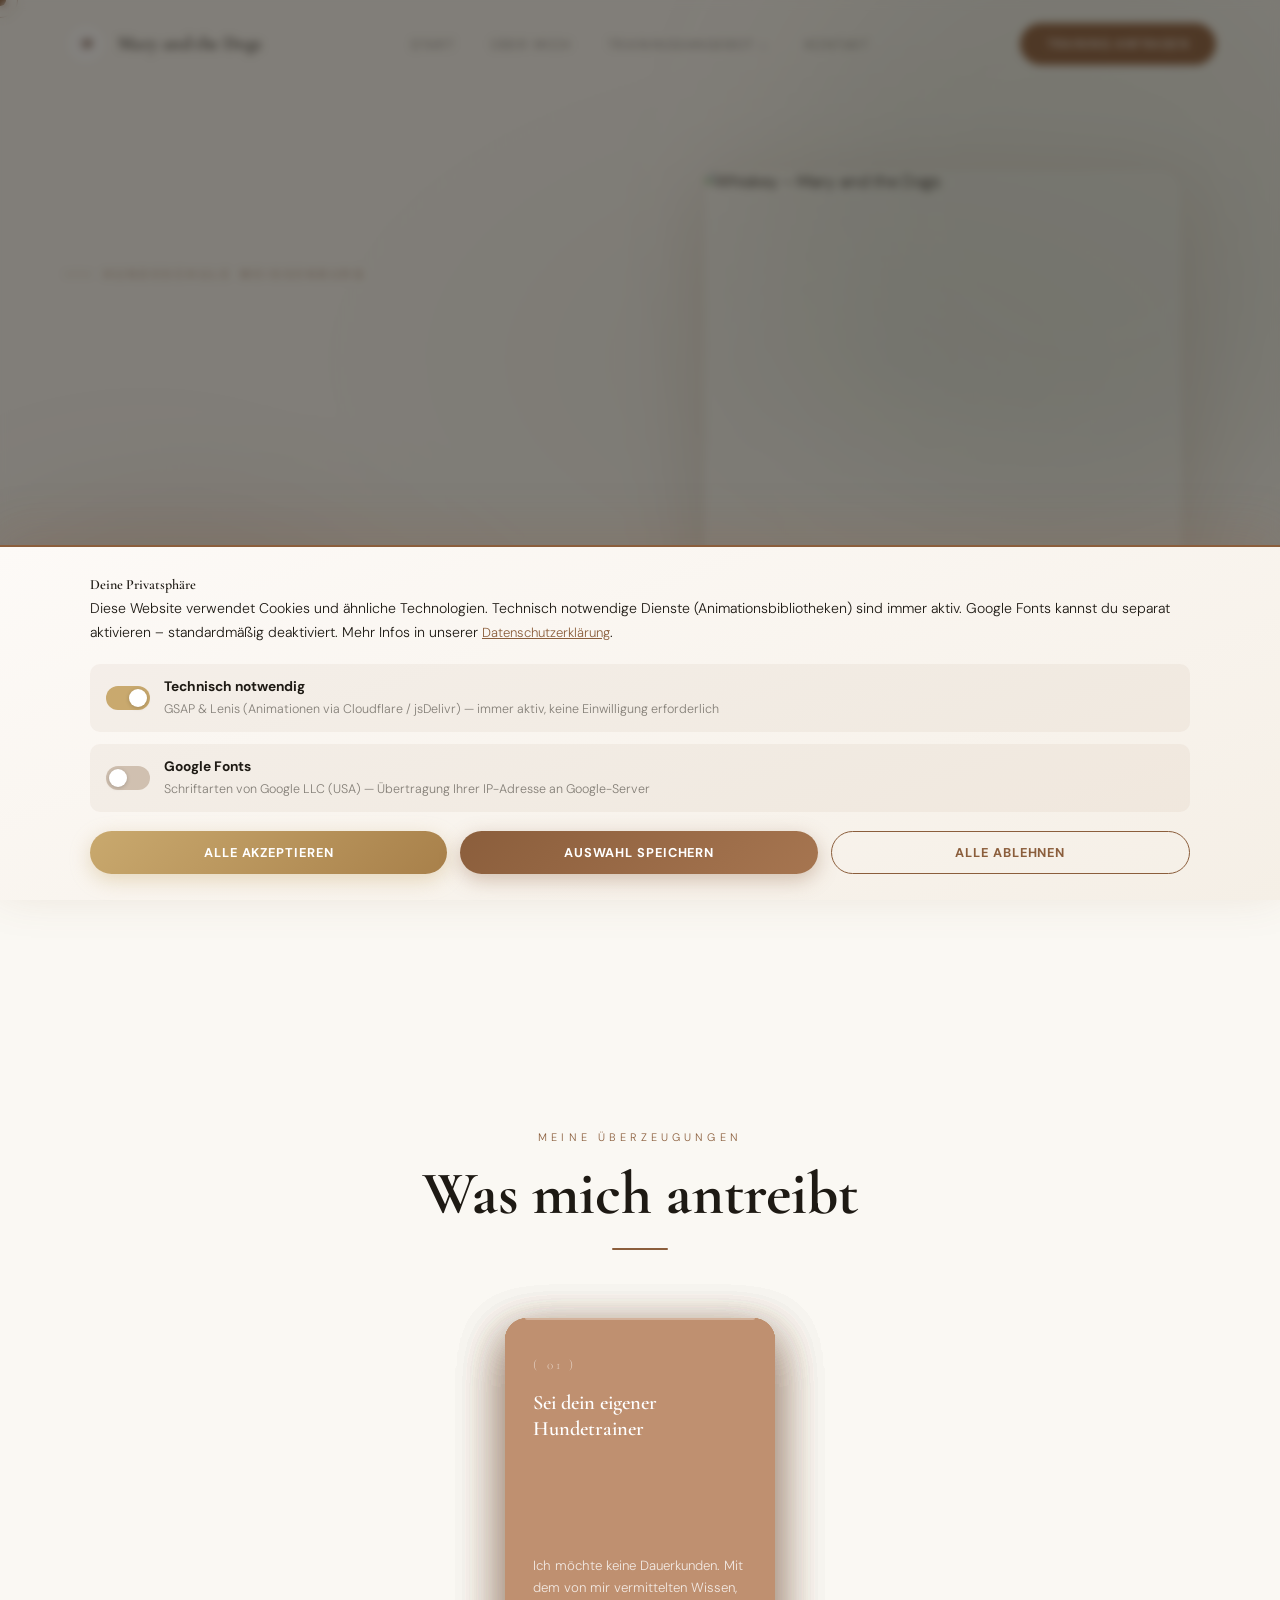
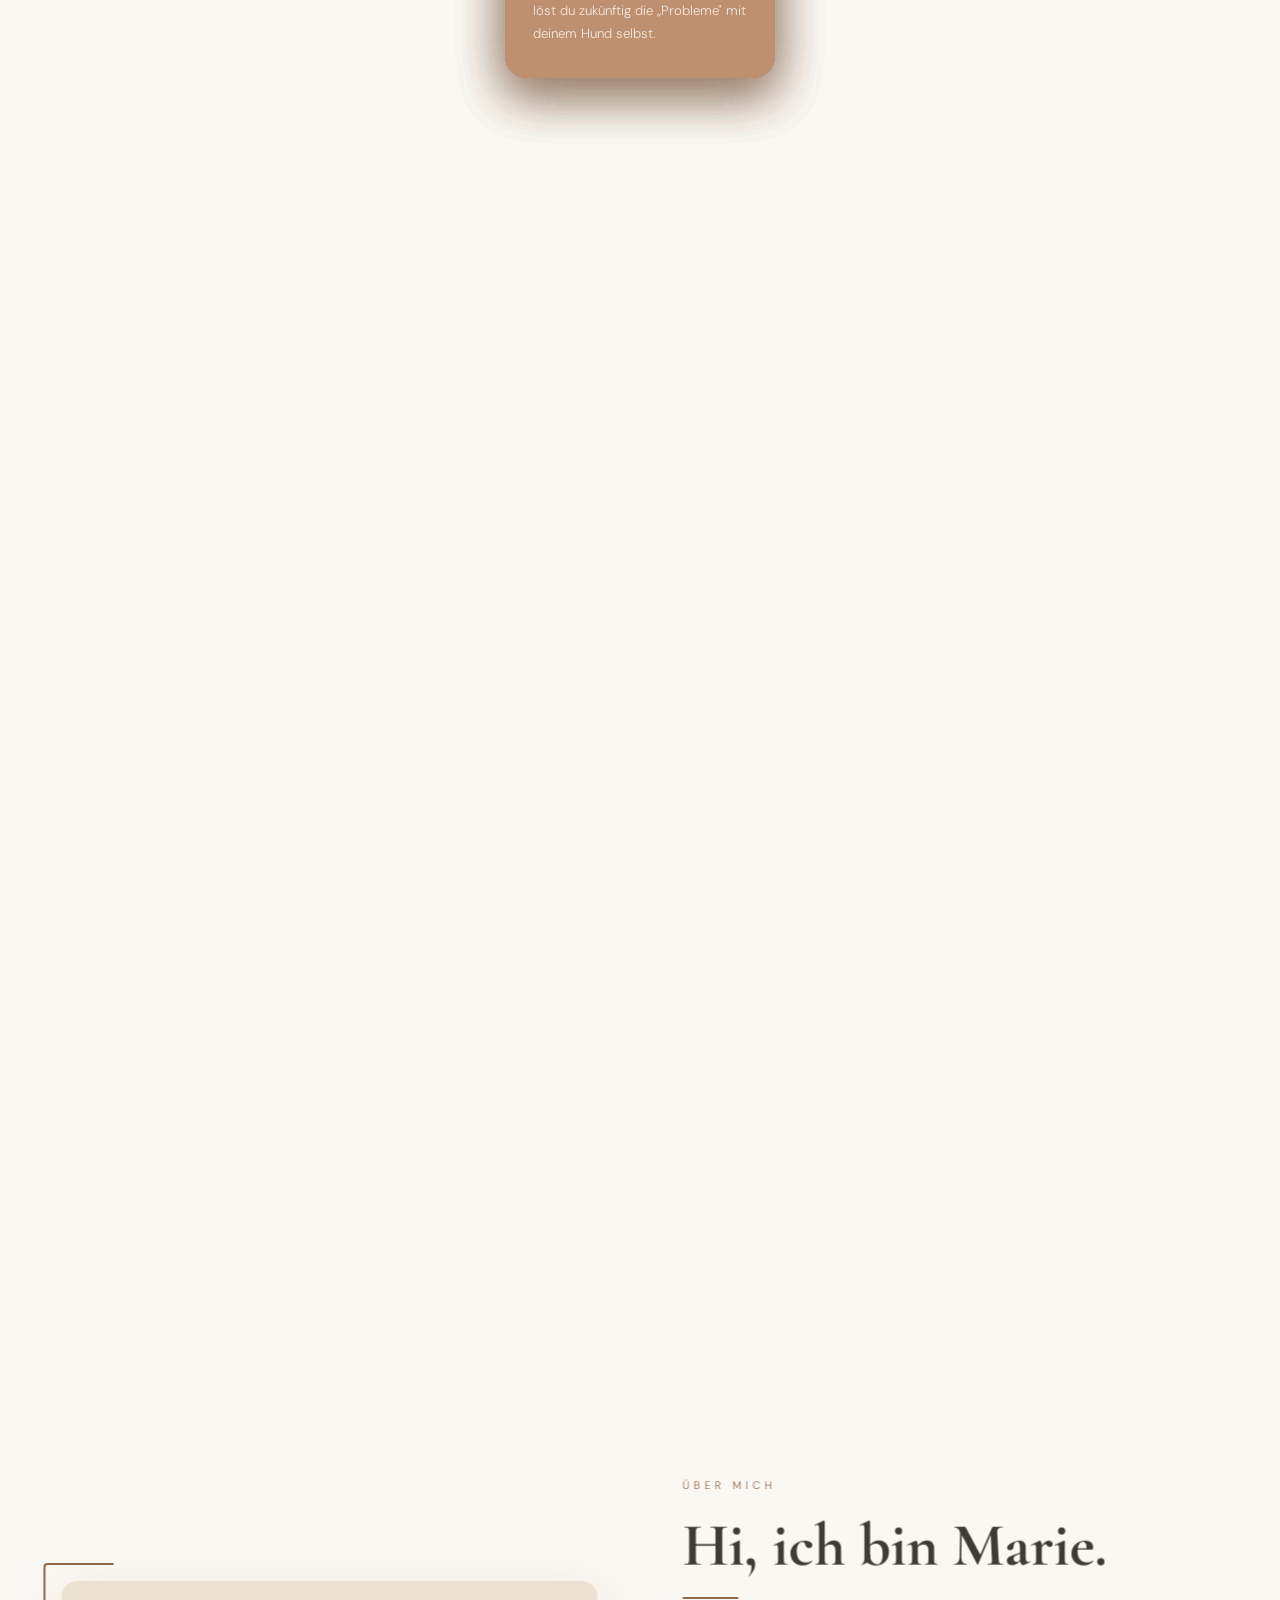
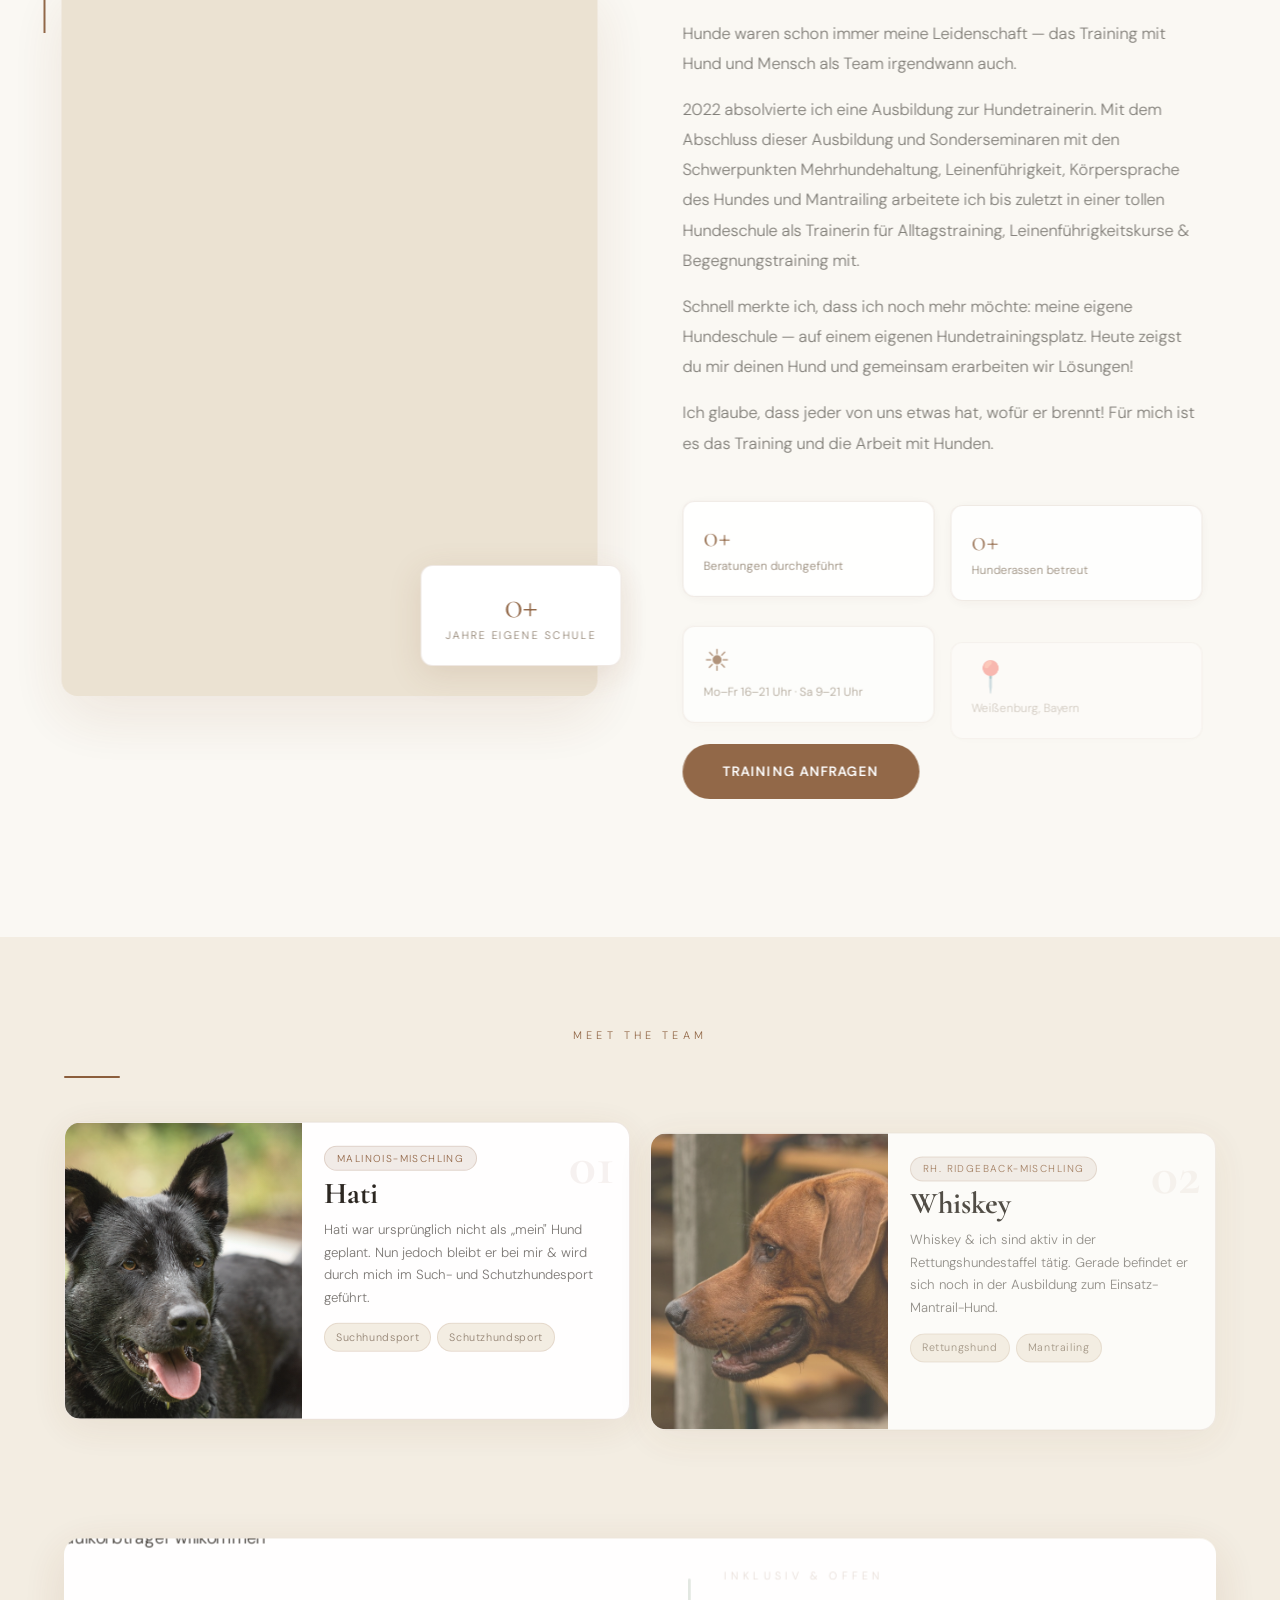
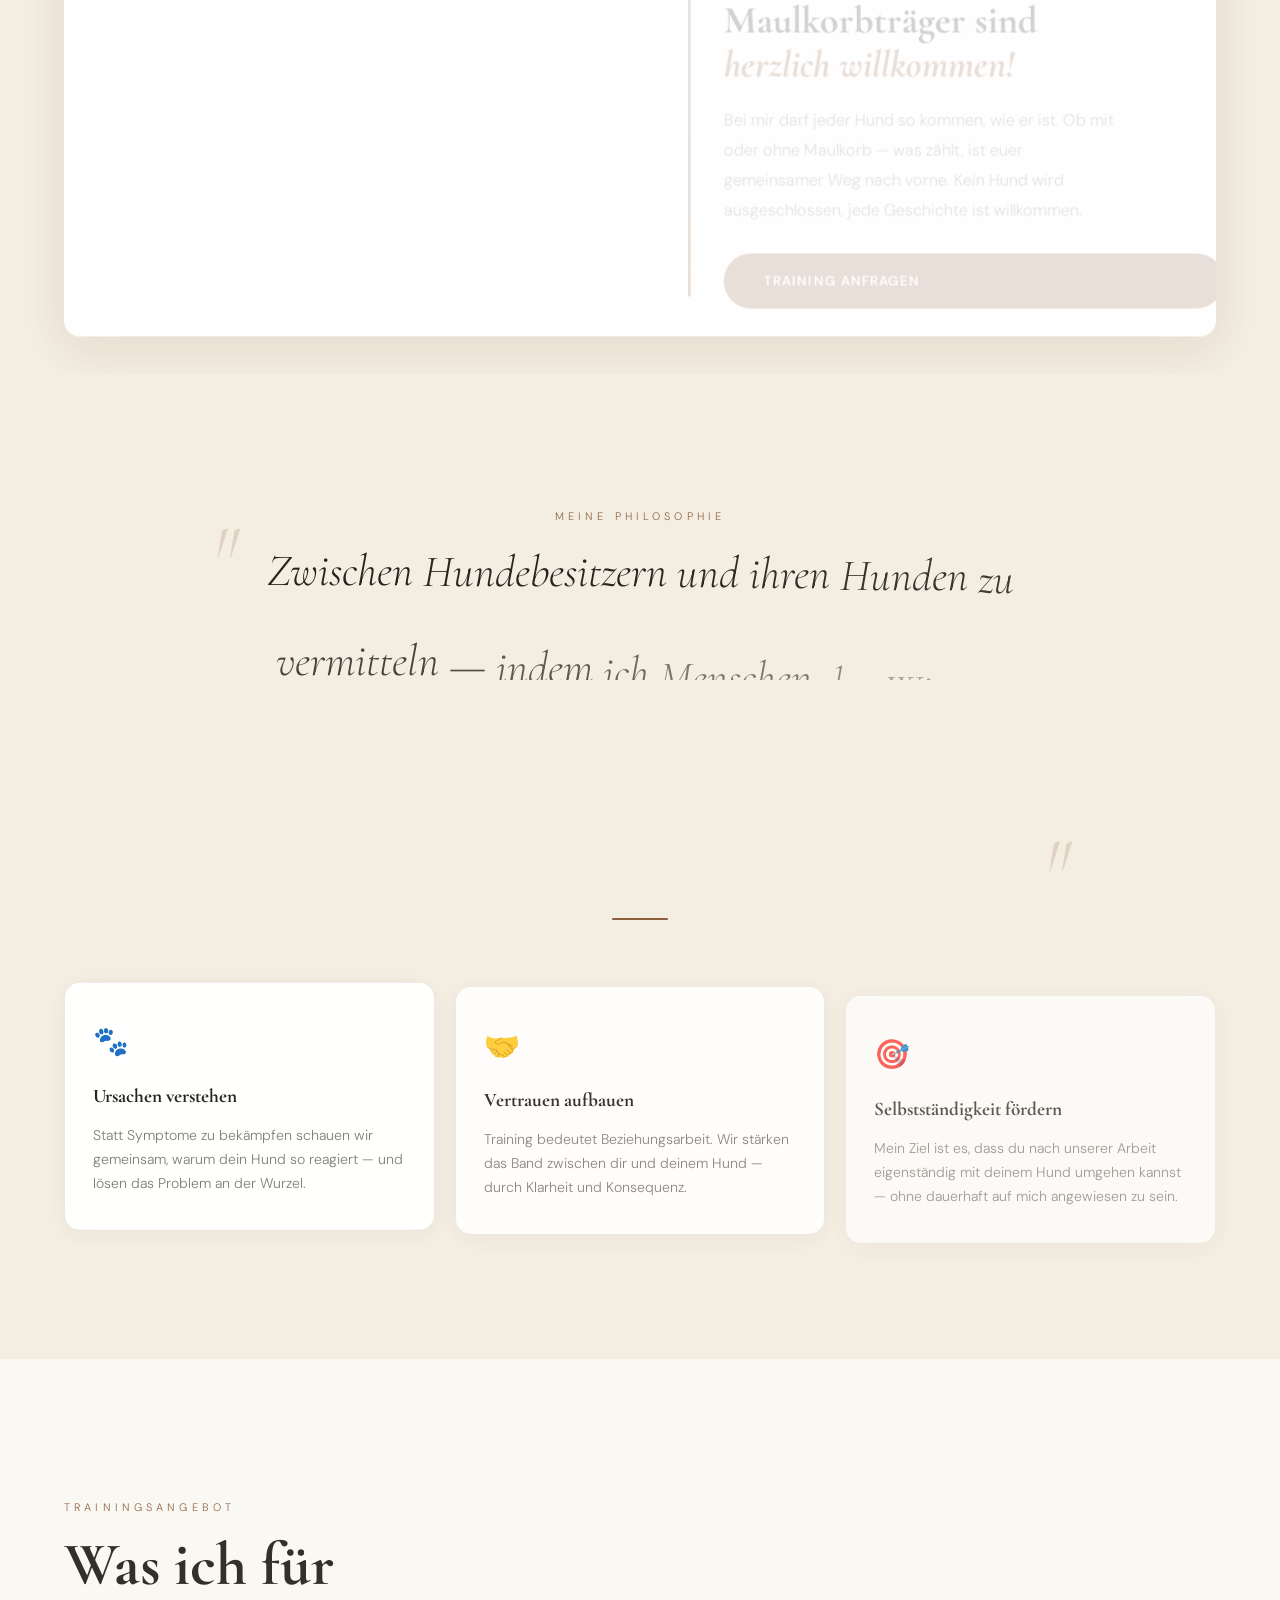
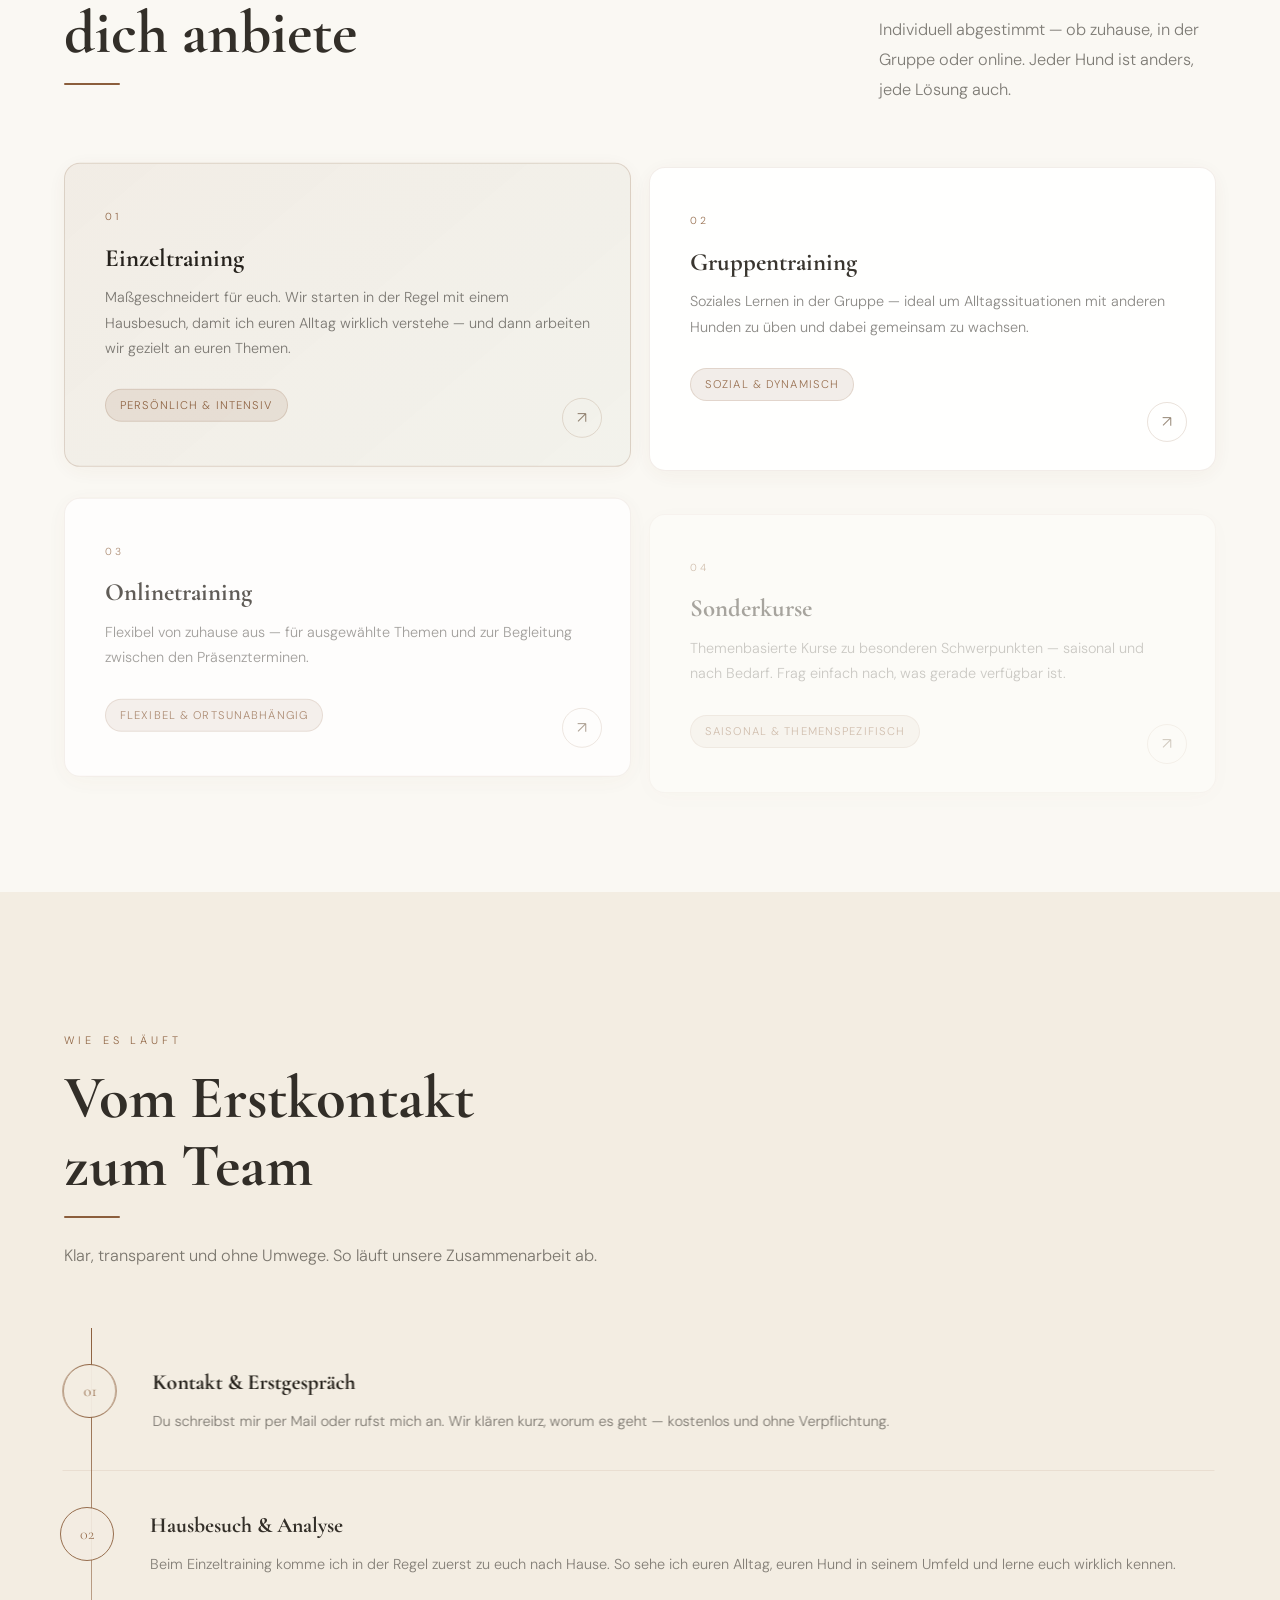
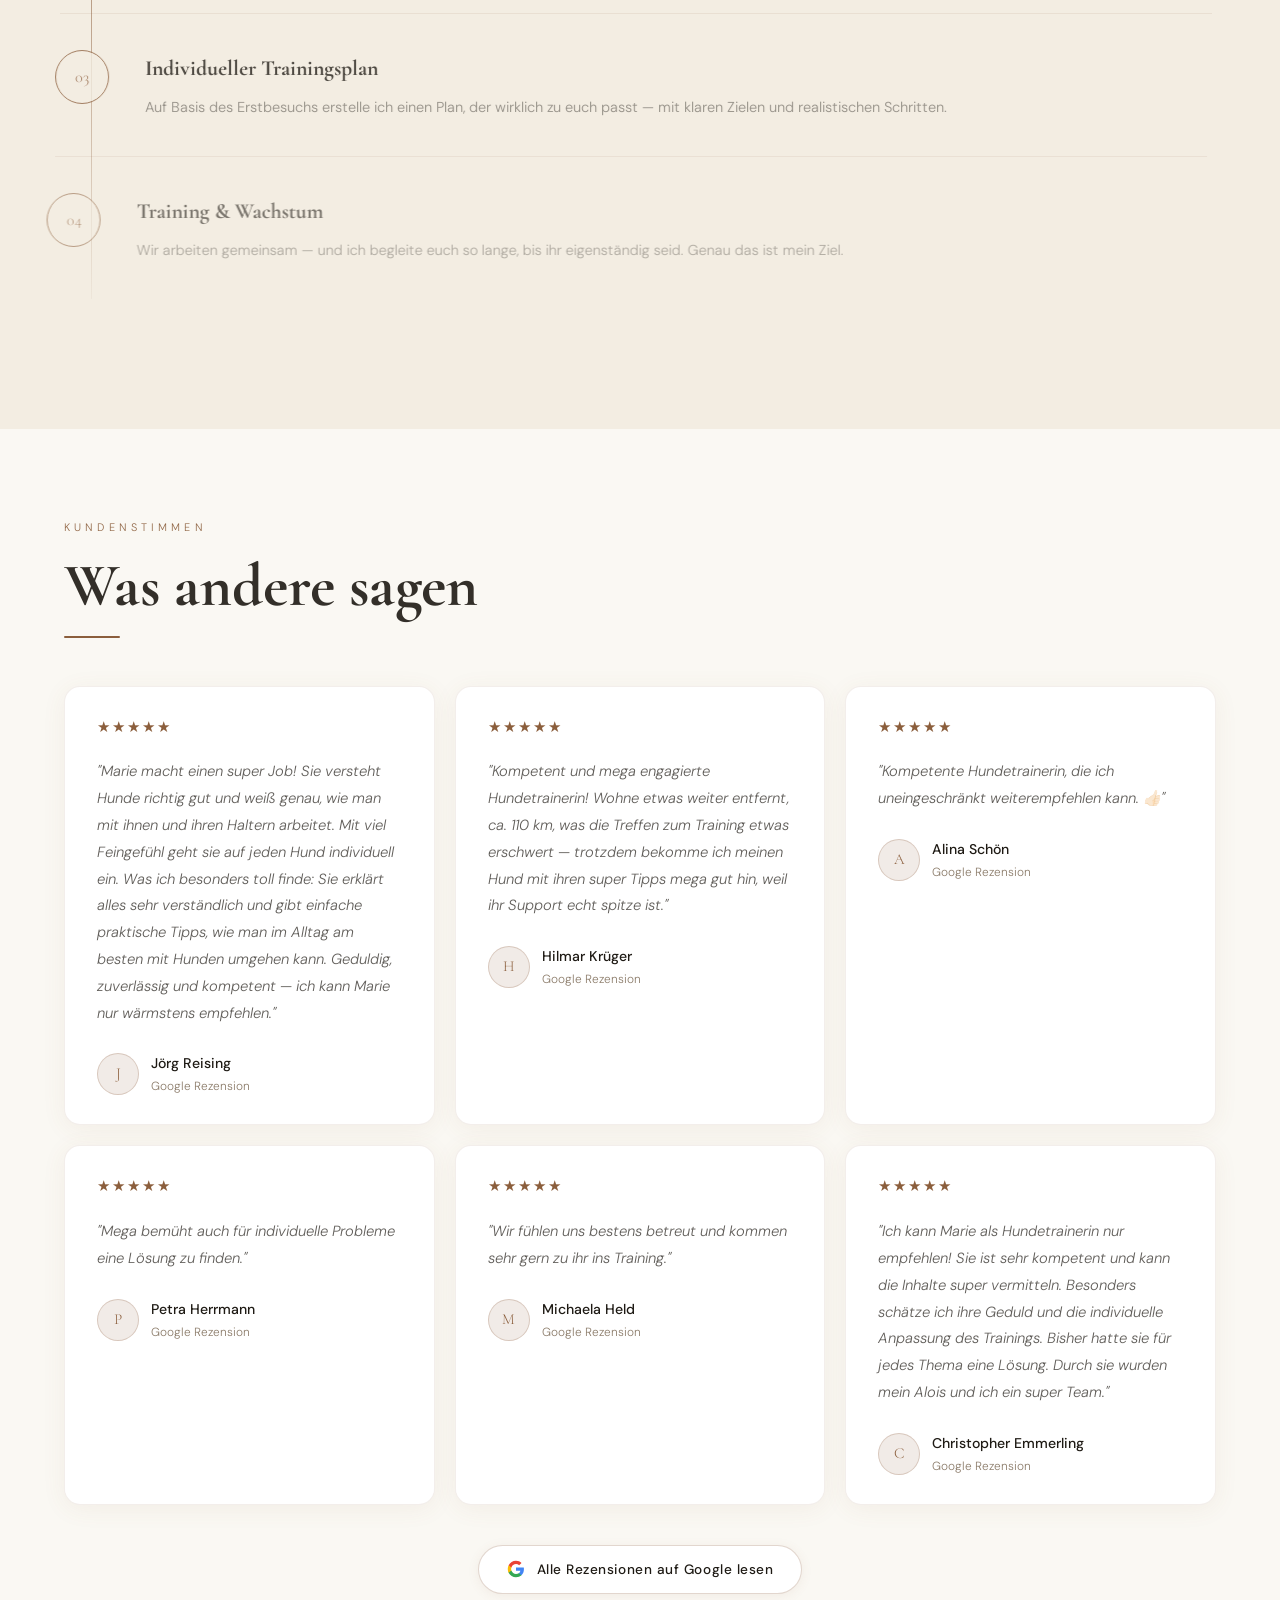
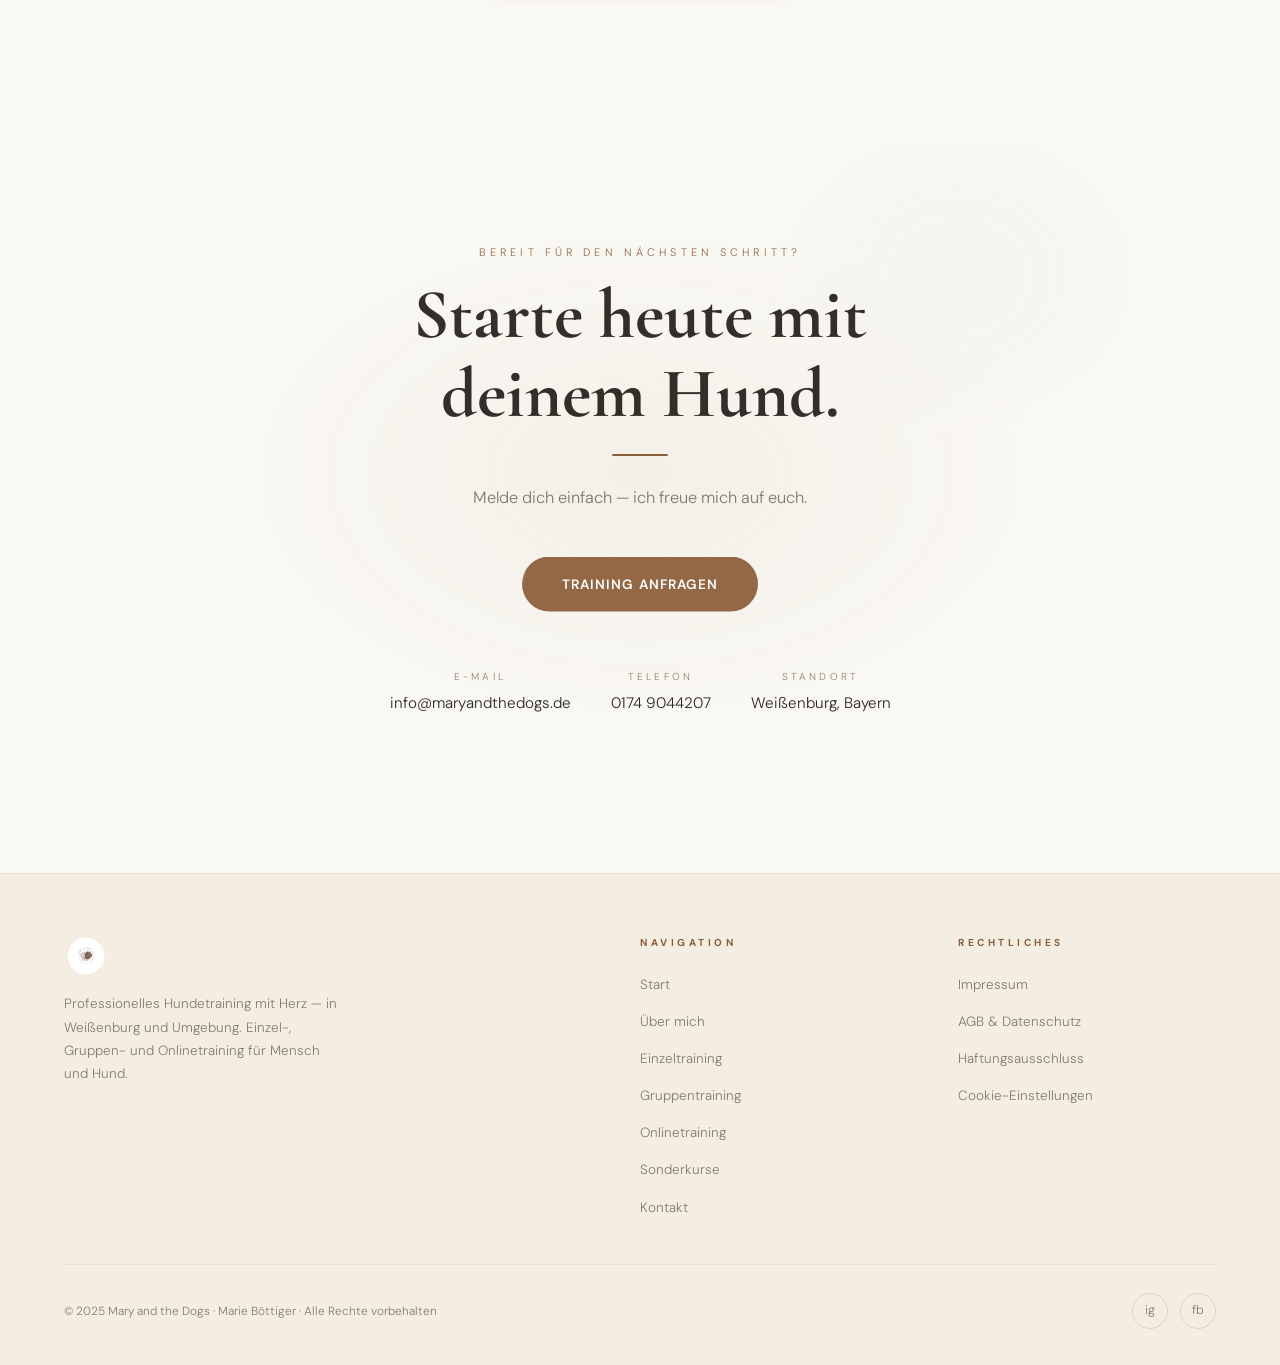
==== commit 0f60aa18: "Cookie Banner v2: DSGVO Consent Mode mit granularer Zustimmung - Neuer Banner mit Overlay, Toggle-Sw" ====
--- a/index.html
+++ b/index.html
@@ -72,24 +72,6 @@
 </head>
 <body>
 
-<!-- Cookie Banner -->
-<div id="cookie-banner" class="cookie-banner">
-  <div class="cookie-inner">
-    <div class="cookie-text">
-      <strong>Cookies &amp; externe Dienste</strong>
-      <p>Wir verwenden externe Dienste zur optimalen Darstellung dieser Website. Dabei werden technische Daten (z.&nbsp;B. Ihre IP-Adresse) an Server in den USA übertragen:</p>
-      <ul class="cookie-list">
-        <li><strong>Google Fonts</strong> – Schriftarten (Google LLC)</li>
-        <li><strong>GSAP &amp; Lenis</strong> – Animationen (Cloudflare / jsDelivr)</li>
-      </ul>
-      <p>Rechtsgrundlage: Art.&nbsp;6 Abs.&nbsp;1 lit.&nbsp;a DSGVO. Einwilligung freiwillig, jederzeit widerrufbar (Browser-Speicher löschen). <a href="agb-datenschutz.html">Mehr erfahren</a></p>
-    </div>
-    <div class="cookie-buttons">
-      <button id="cookie-decline" class="cookie-btn-decline">Nur Notwendige</button>
-      <button id="cookie-accept" class="cookie-btn-accept">Akzeptieren</button>
-    </div>
-  </div>
-</div>
 
 <div id="cursor"></div>
 <div id="cursor-follower"></div>
@@ -614,6 +596,7 @@
           <li><a href="impressum.html">Impressum</a></li>
           <li><a href="agb-datenschutz.html">AGB &amp; Datenschutz</a></li>
           <li><a href="haftungsausschluss.html">Haftungsausschluss</a></li>
+          <li><a href="#" id="cookie-settings">Cookie-Einstellungen</a></li>
         </ul>
       </div>
     </div>
--- a/styles.css
+++ b/styles.css
@@ -1045,70 +1045,110 @@
   background: var(--brown);
 }
 
-/* ── Cookie Banner ───────────────────────────────────────── */
-#cookie-banner {
-  display: flex;
-  position: fixed;
-  bottom: 0; left: 0; right: 0;
-  z-index: 9999;
-  background: #fff;
-  border-top: 1px solid rgba(139,94,60,.15);
-  box-shadow: 0 -8px 40px rgba(30,26,20,.1);
-  padding: 20px 0;
+/* ── Cookie Banner v2 (Consent Mode) ────────────────────── */
+#cb-overlay {
+  position: fixed; inset: 0; z-index: 99998;
+  background: rgba(30,26,20,.55);
+  backdrop-filter: blur(4px);
+  display: none; opacity: 0;
+  transition: opacity .35s ease;
+}
+#cb-overlay.cb-visible { display: block; }
+#cb-overlay.cb-show    { opacity: 1; }
+
+#cb-banner {
+  position: fixed; bottom: 0; left: 0; right: 0;
+  z-index: 99999;
+  background: linear-gradient(160deg, #FDFAF7 0%, #F5EFE6 100%);
+  border-top: 2px solid var(--brown);
+  box-shadow: 0 -12px 48px rgba(139,94,60,.18);
+  padding: 1.6rem 2rem;
+  display: none;
   transform: translateY(100%);
-  transition: transform .4s cubic-bezier(.16,1,.3,1);
-}
-#cookie-banner.cookie-visible { transform: translateY(0); }
-.cookie-inner {
-  display: flex;
-  align-items: center;
-  gap: 32px;
-  flex-wrap: wrap;
-  max-width: 1200px;
-  margin: 0 auto;
-  padding: 0 clamp(20px, 5vw, 60px);
-  width: 100%;
-}
-.cookie-text { flex: 1; min-width: 260px; }
-.cookie-text strong { font-family: var(--font-serif); font-size: 1rem; color: var(--text); display: block; margin-bottom: 4px; }
-.cookie-text p { font-size: .82rem; color: rgba(30,26,20,.65); line-height: 1.6; margin: 0; }
-.cookie-text a { color: var(--brown); text-decoration: underline; }
-.cookie-buttons { display: flex; gap: 10px; flex-shrink: 0; }
-.cookie-btn-decline {
-  padding: 10px 20px;
-  border: 1.5px solid rgba(139,94,60,.3);
-  border-radius: 100px;
+  transition: transform .45s cubic-bezier(0.22,1,0.36,1);
+  font-family: var(--font-sans);
+}
+#cb-banner.cb-visible { display: block; }
+#cb-banner.cb-show    { transform: translateY(0); }
+
+.cb-inner { max-width: 1100px; margin: 0 auto; }
+
+.cb-top { display: flex; gap: 2rem; align-items: flex-start; flex-wrap: wrap; margin-bottom: 1.2rem; }
+.cb-text { flex: 1; min-width: 260px; }
+.cb-text p { font-size: .88rem; line-height: 1.7; color: var(--text); margin: 0; }
+.cb-text a { color: var(--brown); text-decoration: underline; font-size: .82rem; }
+
+.cb-title {
+  font-family: var(--font-serif);
+  font-size: 1.25rem; font-weight: 600;
+  color: var(--brown); margin-bottom: .5rem;
+  display: block;
+}
+
+.cb-toggles { display: flex; flex-direction: column; gap: .7rem; margin-bottom: 1.2rem; }
+.cb-toggle-row {
+  display: flex; align-items: center; gap: .9rem;
+  background: rgba(139,94,60,.06); border-radius: 10px;
+  padding: .7rem 1rem;
+}
+.cb-toggle-label { flex: 1; font-size: .84rem; color: var(--text); }
+.cb-toggle-label strong { display: block; font-size: .86rem; font-weight: 700; }
+.cb-toggle-label span   { font-size: .78rem; color: rgba(30,26,20,.52); }
+
+/* Toggle Switch */
+.cb-switch { position: relative; width: 44px; height: 24px; flex-shrink: 0; }
+.cb-switch input { opacity: 0; width: 0; height: 0; }
+.cb-slider {
+  position: absolute; inset: 0;
+  background: #D0C0B0; border-radius: 24px; cursor: pointer;
+  transition: background .3s;
+}
+.cb-slider::before {
+  content: ''; position: absolute;
+  width: 18px; height: 18px; border-radius: 50%;
+  background: #fff; left: 3px; top: 3px;
+  transition: transform .3s;
+  box-shadow: 0 1px 4px rgba(0,0,0,.2);
+}
+.cb-switch input:checked   + .cb-slider { background: var(--brown); }
+.cb-switch input:checked   + .cb-slider::before { transform: translateX(20px); }
+.cb-switch input:disabled  + .cb-slider { background: #C9A96E; cursor: default; }
+.cb-switch input:disabled  + .cb-slider::before { transform: translateX(20px); }
+
+/* Buttons */
+.cb-buttons { display: flex; gap: .8rem; flex-wrap: wrap; }
+.cb-btn {
+  flex: 1; min-width: 130px;
+  padding: .75rem 1.4rem;
+  border-radius: 50px; border: none; cursor: pointer;
+  font-family: var(--font-sans);
+  font-size: .8rem; font-weight: 700;
+  letter-spacing: .07em; text-transform: uppercase;
+  transition: all .3s ease;
+}
+.cb-btn-accept {
+  background: linear-gradient(135deg, #C9A96E, #A8804A);
+  color: #fff;
+  box-shadow: 0 6px 20px rgba(201,169,110,.4);
+}
+.cb-btn-accept:hover { transform: translateY(-2px); box-shadow: 0 10px 28px rgba(201,169,110,.5); }
+.cb-btn-save {
+  background: linear-gradient(135deg, #8B5E3C, #A67550);
+  color: #fff;
+  box-shadow: 0 6px 20px rgba(139,94,60,.35);
+}
+.cb-btn-save:hover { transform: translateY(-2px); box-shadow: 0 10px 28px rgba(139,94,60,.45); }
+.cb-btn-reject {
   background: transparent;
-  font-size: .82rem;
-  color: rgba(30,26,20,.65);
-  cursor: pointer;
-  transition: border-color .25s, color .25s;
-}
-.cookie-btn-decline:hover { border-color: var(--brown); color: var(--brown); }
-.cookie-btn-accept {
-  padding: 10px 24px;
-  border-radius: 100px;
-  background: var(--brown);
-  border: none;
-  color: #fff;
-  font-size: .82rem;
-  font-weight: 500;
-  cursor: pointer;
-  transition: opacity .25s;
-}
-.cookie-btn-accept:hover { opacity: .85; }
-.cookie-list {
-  margin: 6px 0 8px 0;
-  padding-left: 18px;
-  font-size: .82rem;
-  color: rgba(30,26,20,.7);
-  line-height: 1.7;
-}
-.cookie-list li { margin-bottom: 2px; }
-@media (max-width: 600px) {
-  .cookie-inner { gap: 16px; }
-  .cookie-buttons { width: 100%; }
-  .cookie-btn-decline, .cookie-btn-accept { flex: 1; text-align: center; }
+  color: var(--brown);
+  border: 1.5px solid var(--brown);
+}
+.cb-btn-reject:hover { background: rgba(139,94,60,.08); }
+
+@media (max-width: 640px) {
+  #cb-banner { padding: 1.2rem 1rem; }
+  .cb-buttons { flex-direction: column; }
+  .cb-btn { min-width: unset; }
 }
 
 /* ── Reveal Blocks ───────────────────────────────────────── */
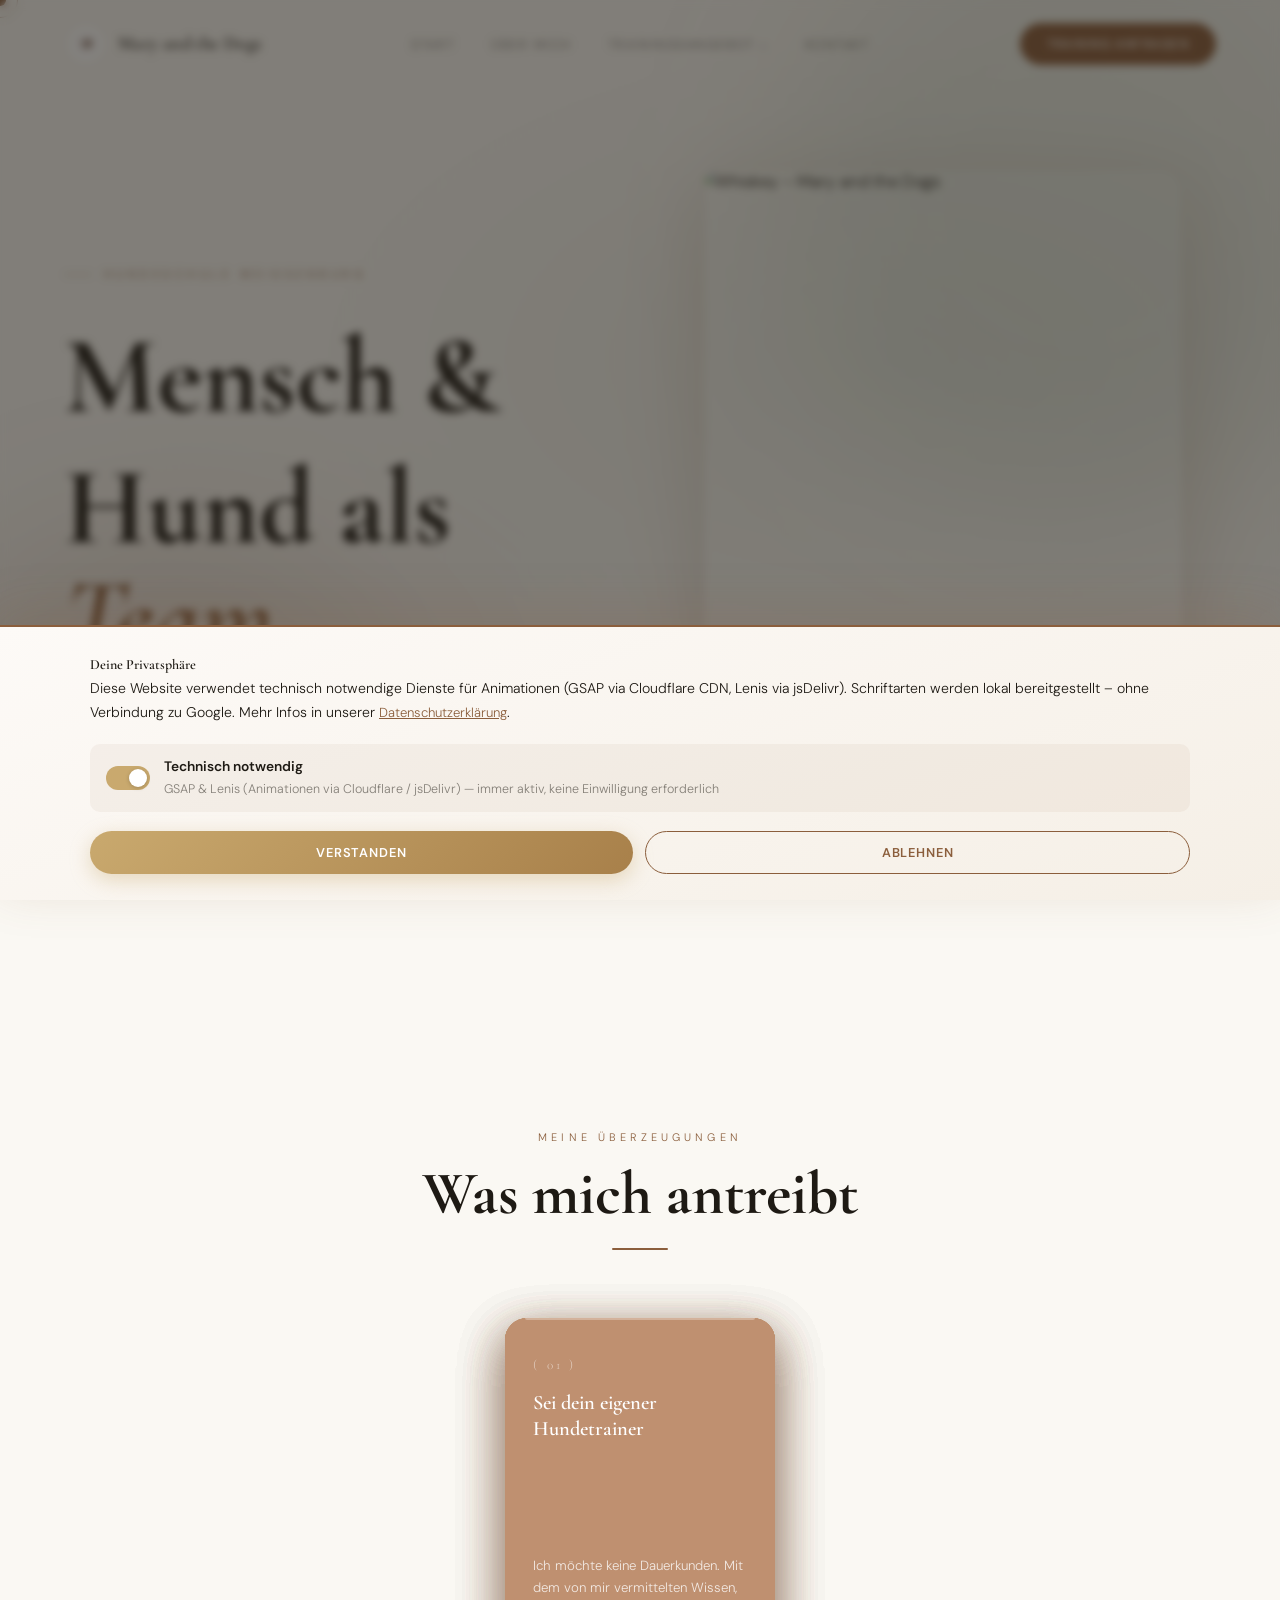
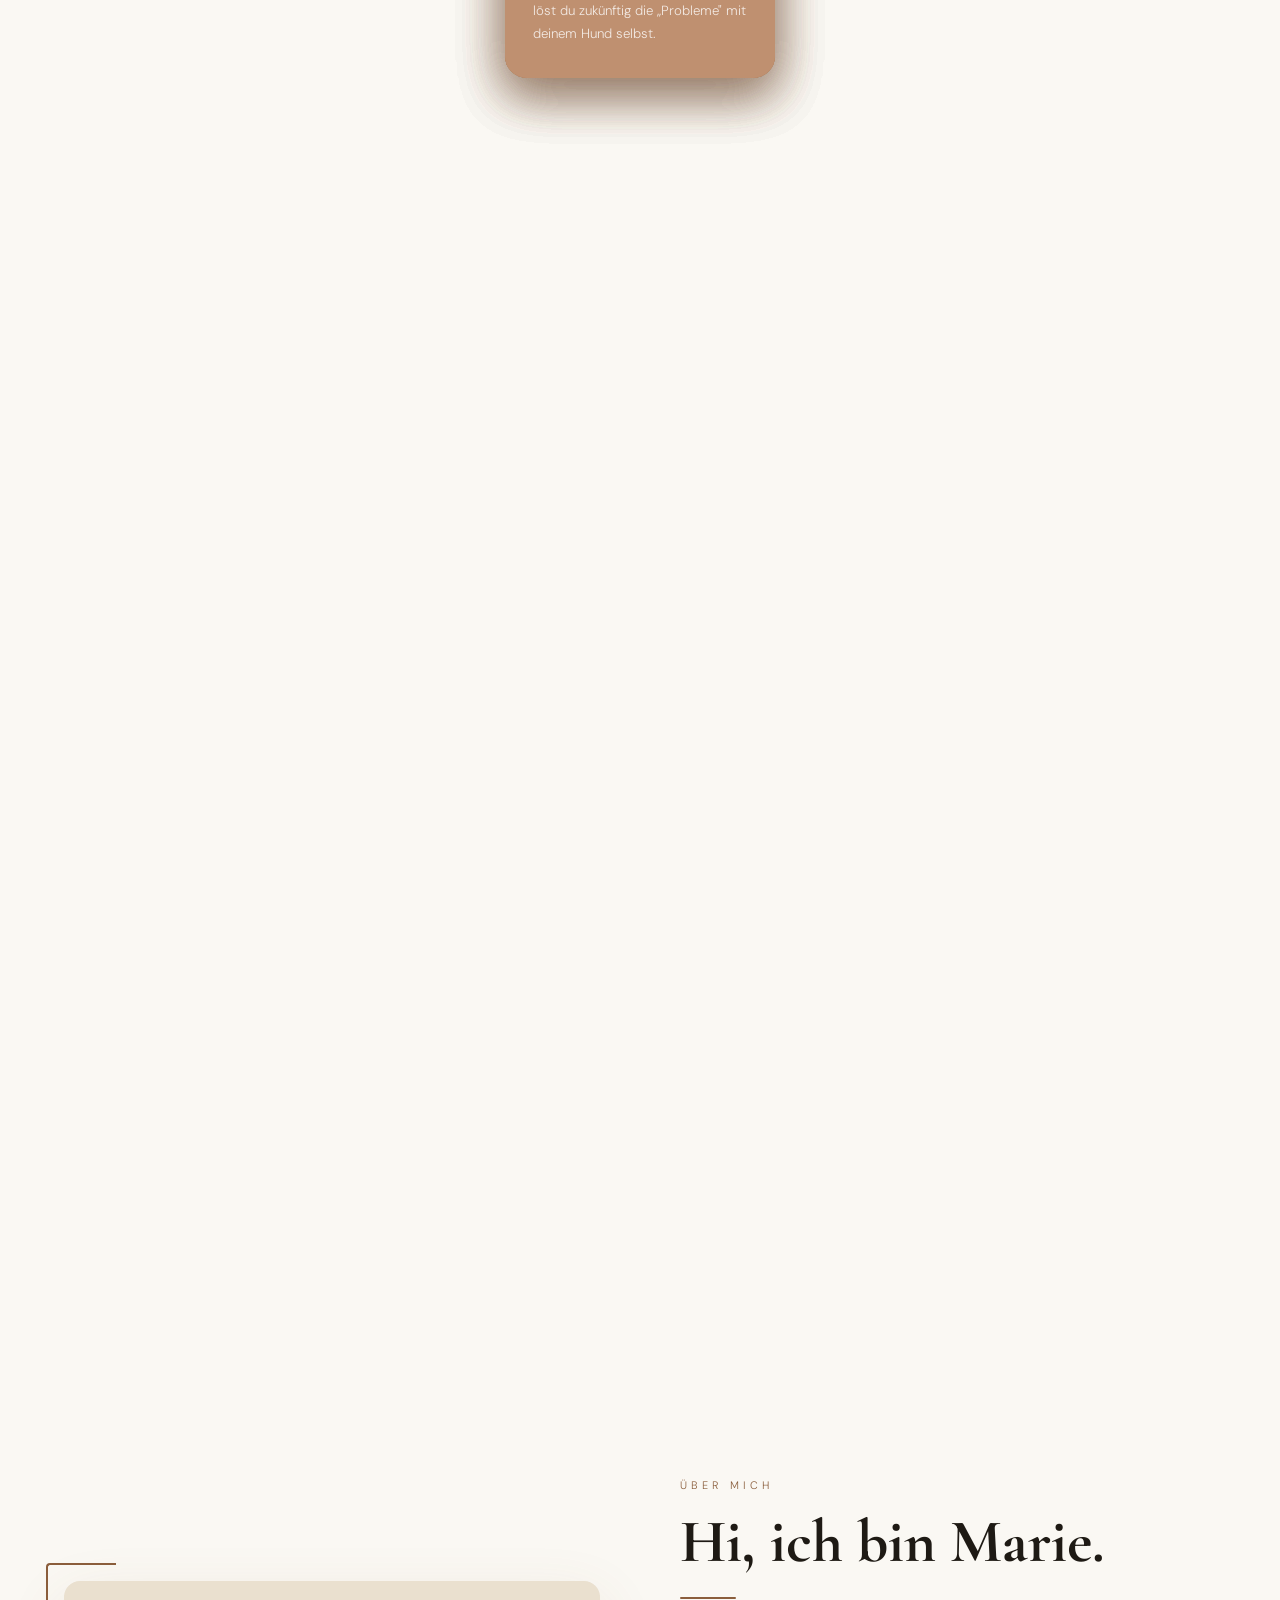
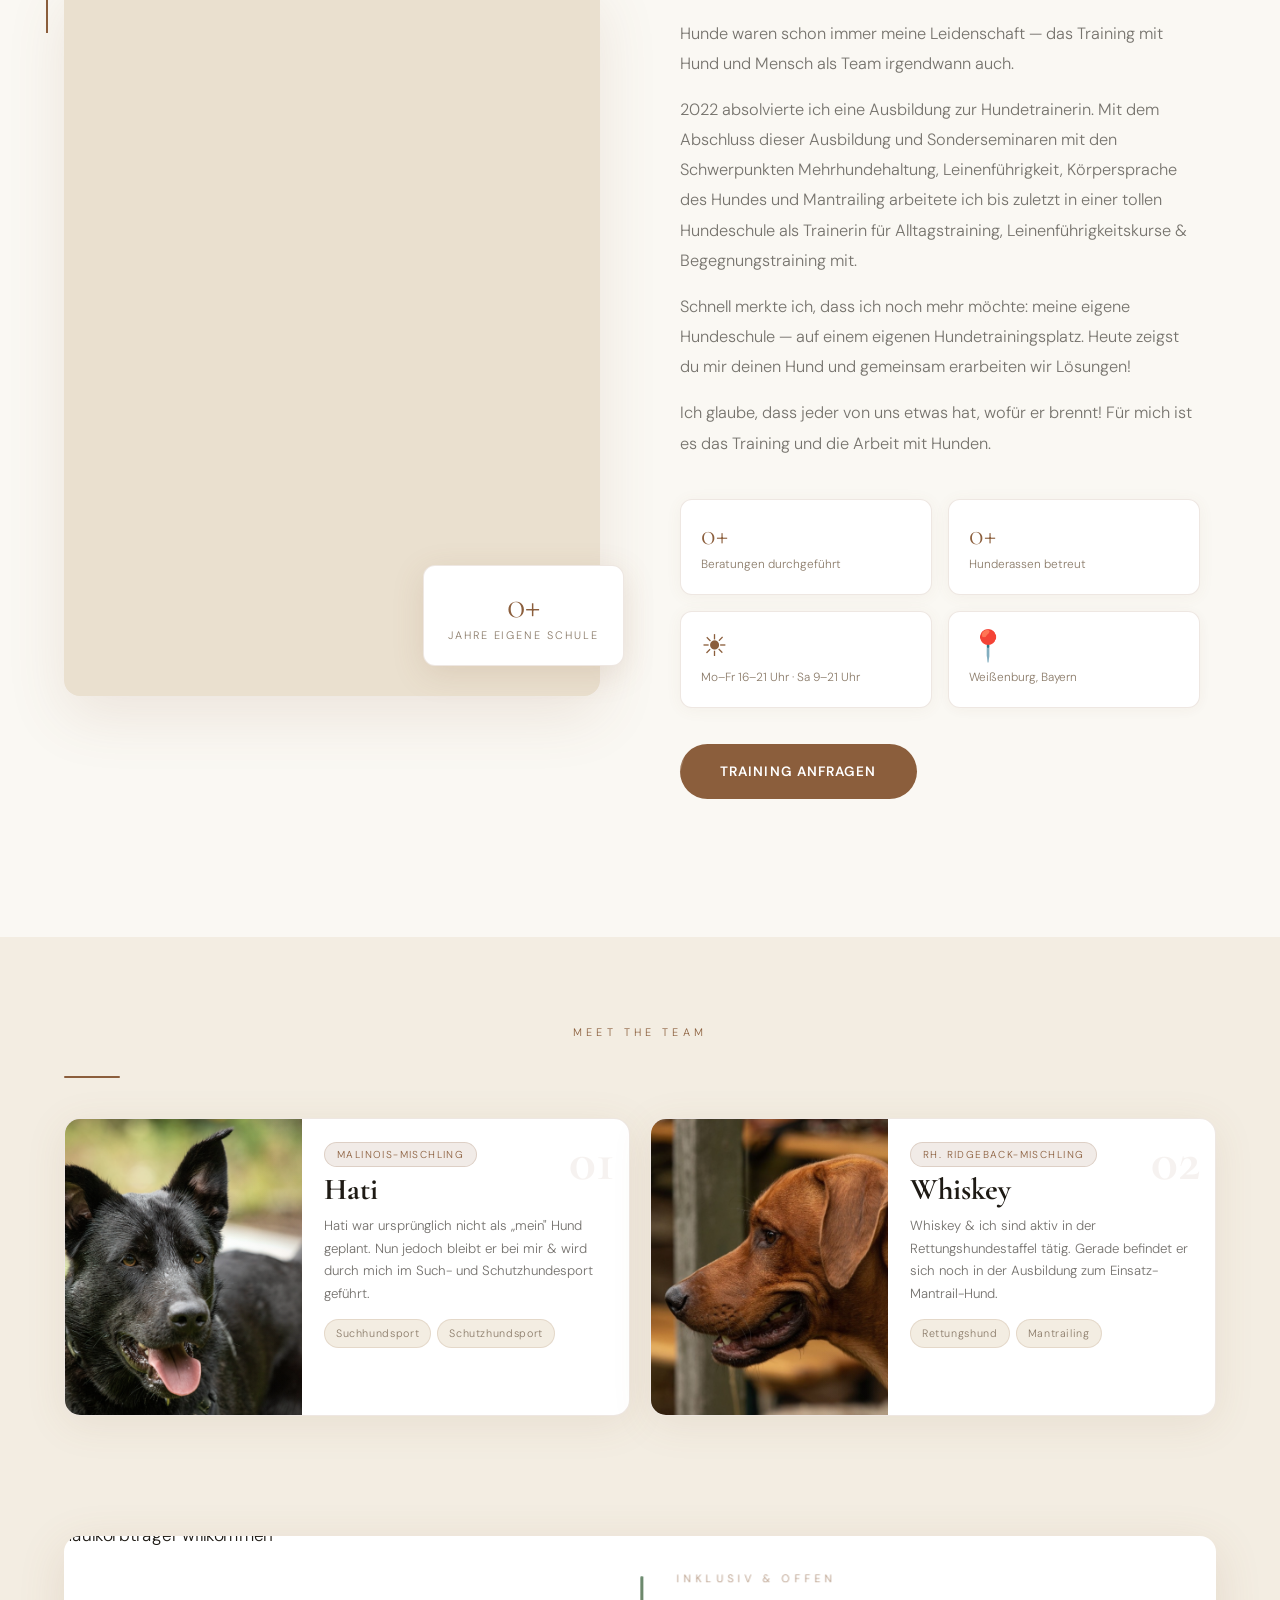
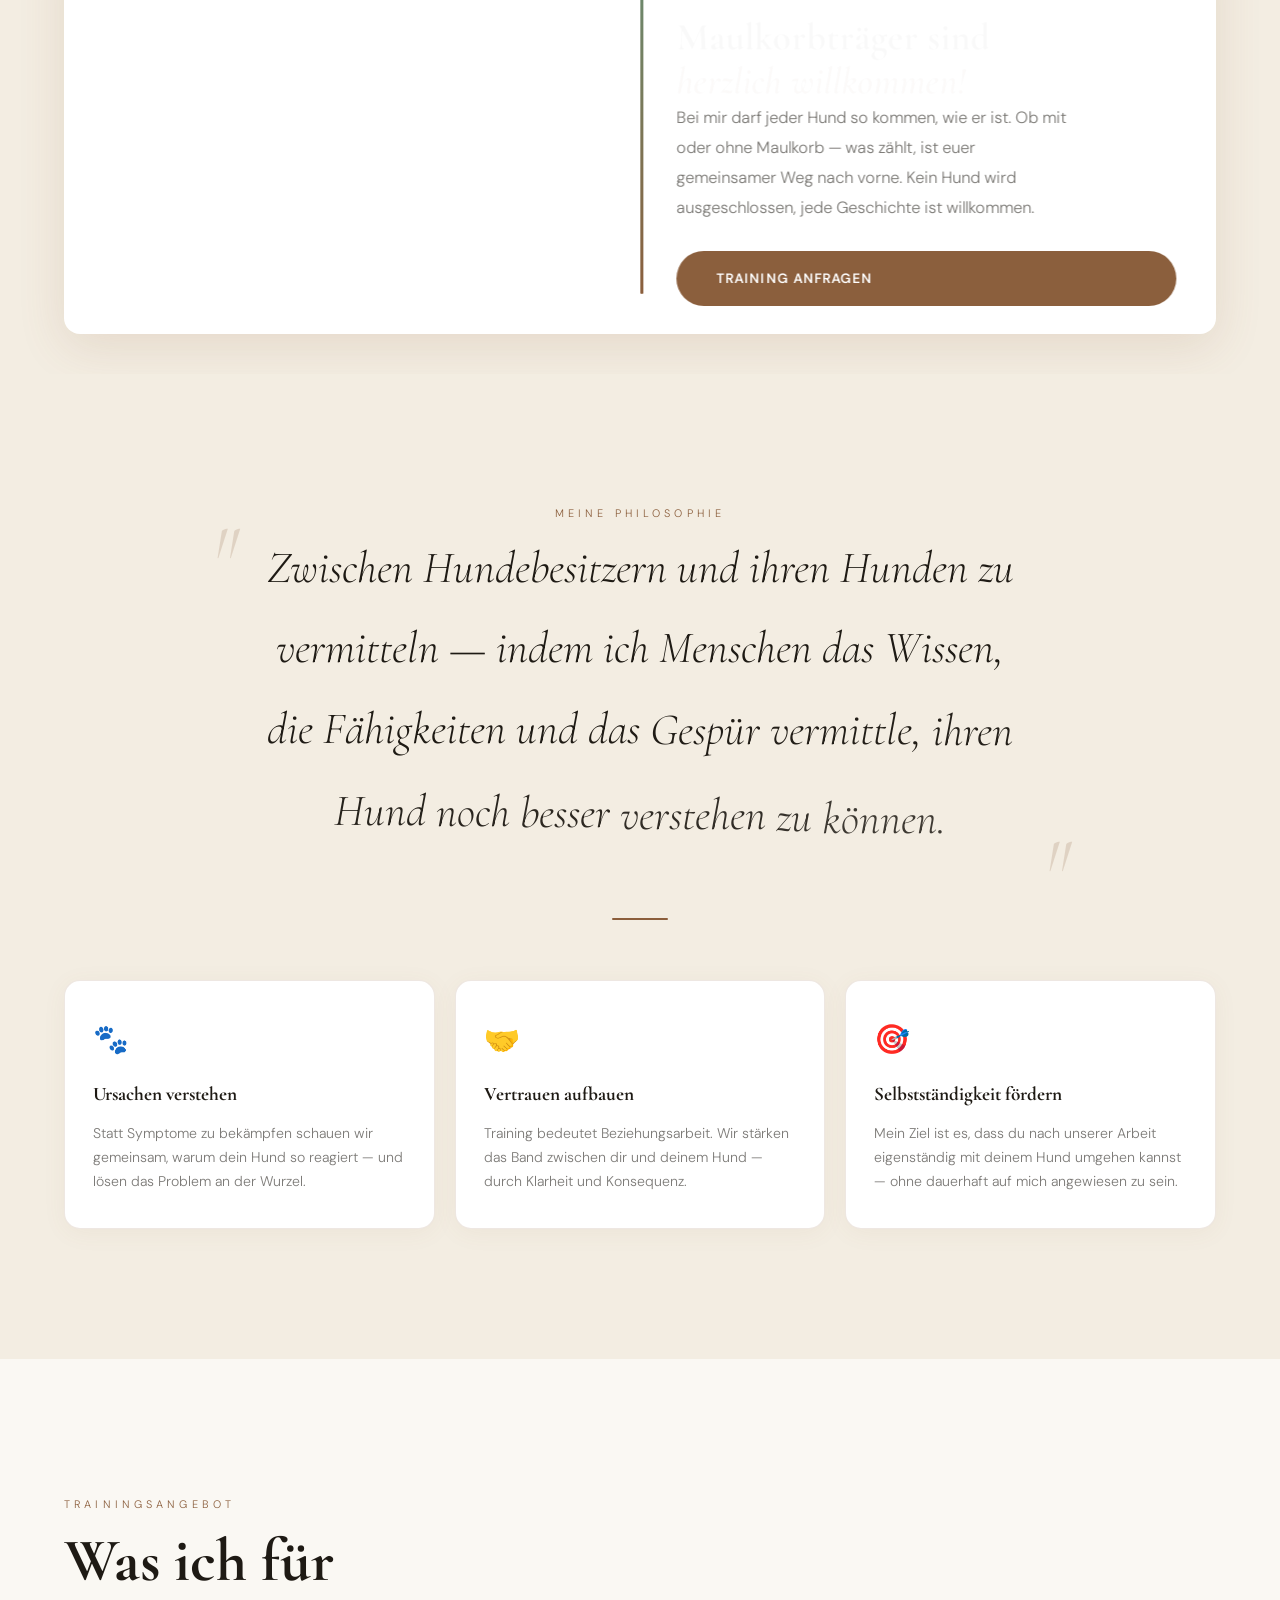
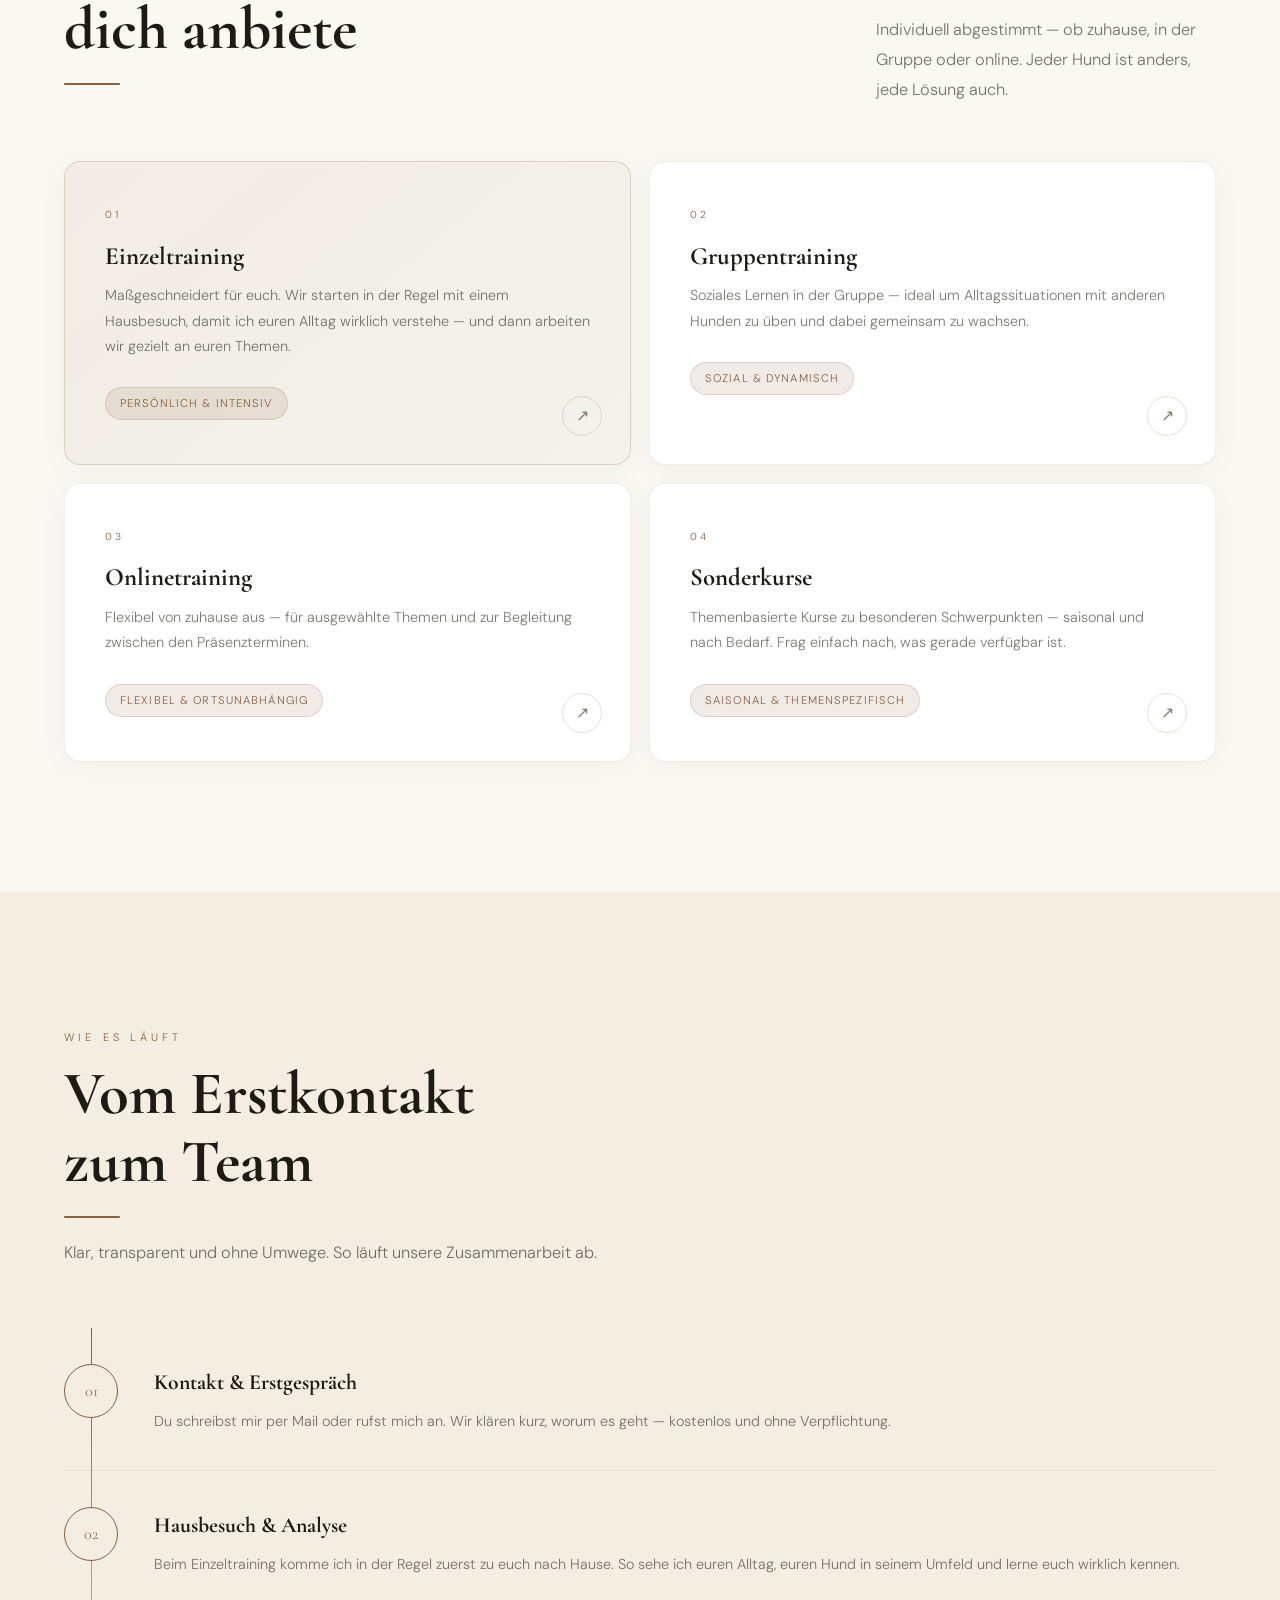
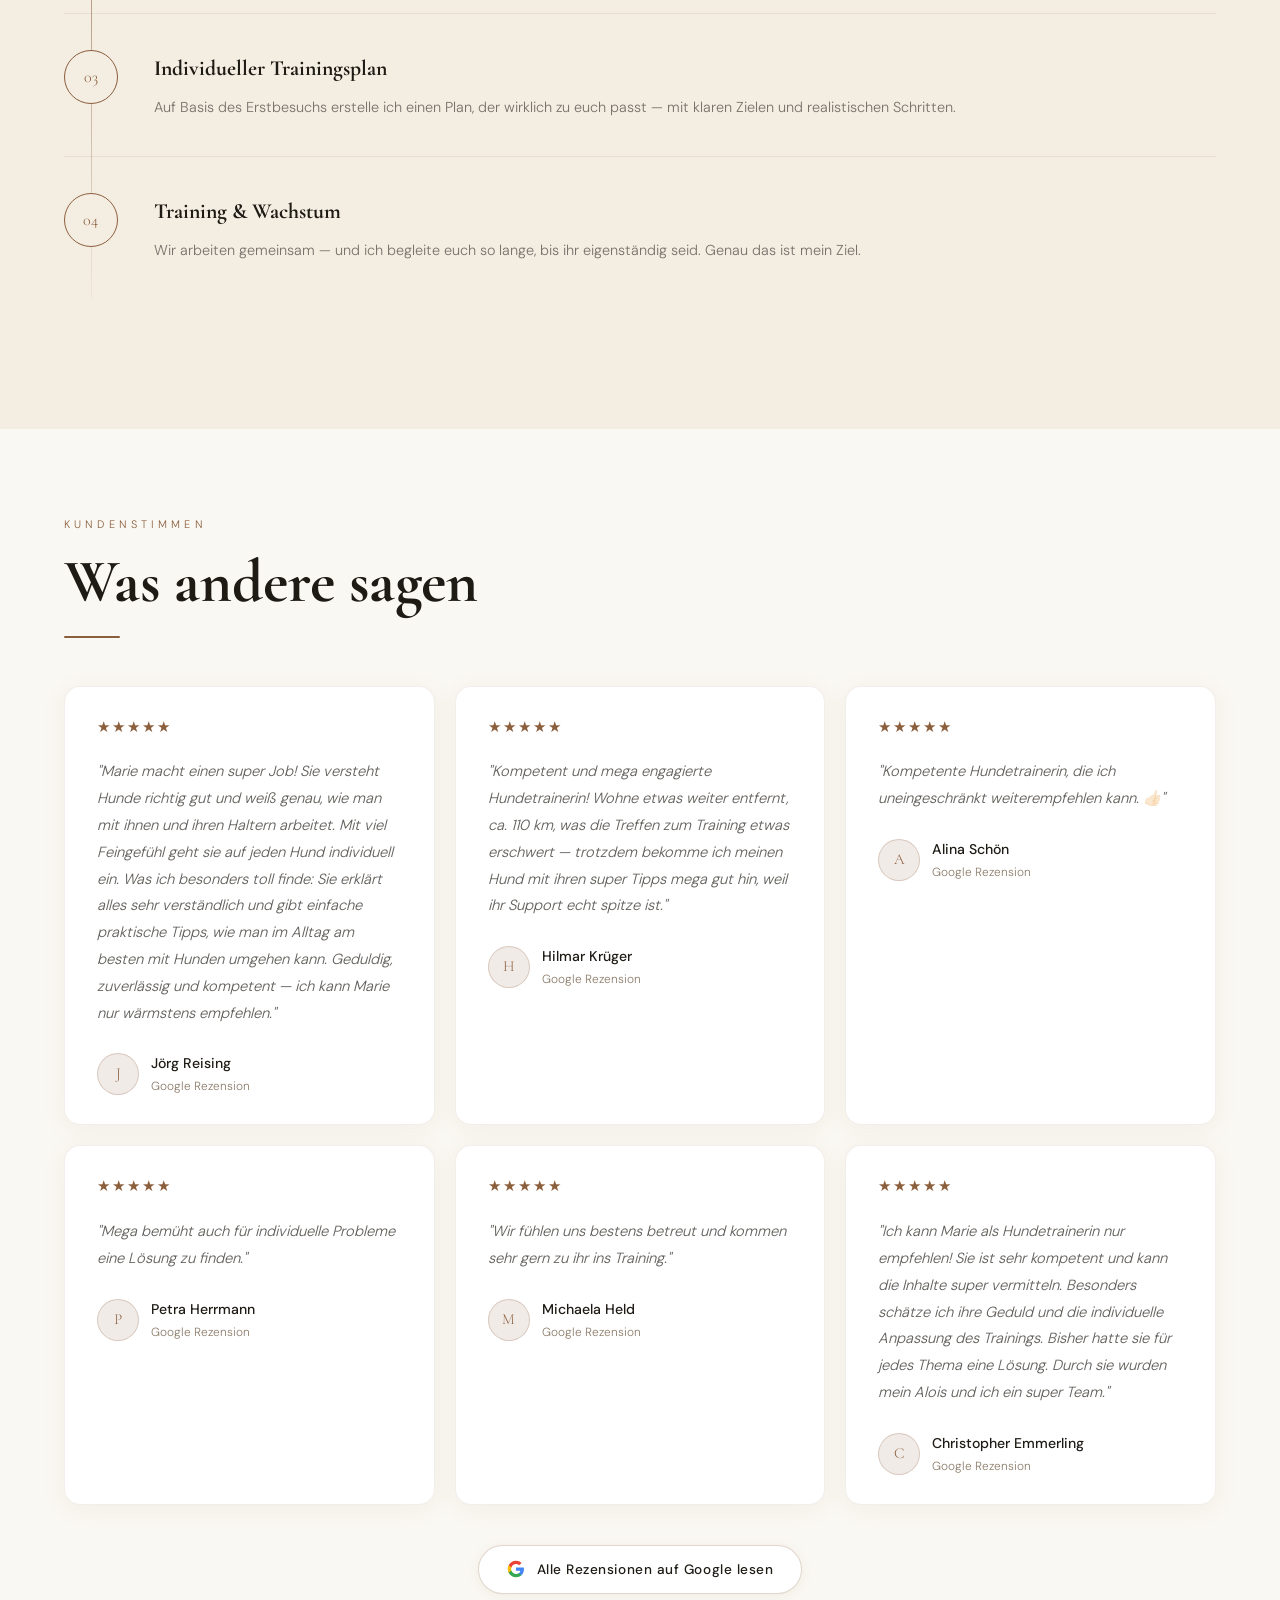
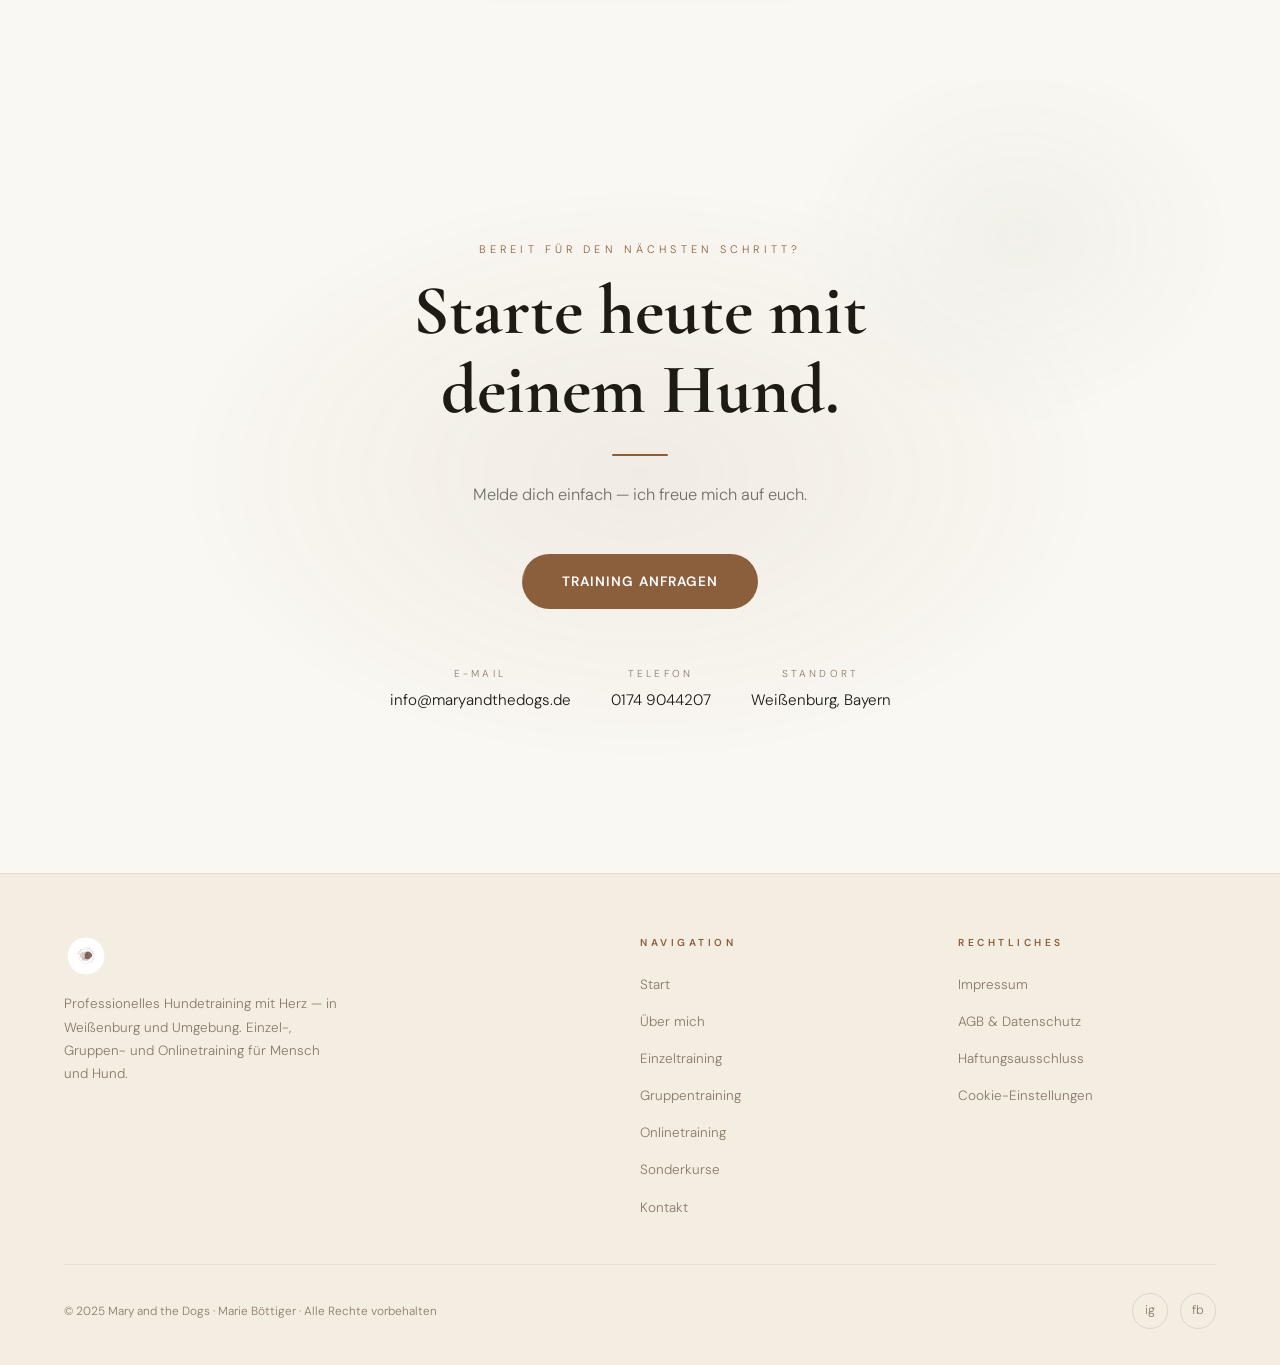
==== commit c2bac4eb: "feat: add favicon + logo structured data for Google Search - Favicon (Logo2.png) in allen 9 HTML-Sei" ====
--- a/index.html
+++ b/index.html
@@ -7,6 +7,10 @@
   <title>Hundeschule Weißenburg | Mary and the Dogs – Marie Böttiger</title>
   <meta name="robots" content="index, follow" />
   <link rel="canonical" href="https://www.maryandthedogs.de/" />
+
+  <!-- Favicon -->
+  <link rel="icon" href="Logo2.png" type="image/png" />
+  <link rel="apple-touch-icon" href="Logo2.png" />
 
   <!-- Open Graph -->
   <meta property="og:type" content="website" />
@@ -28,6 +32,10 @@
     "telephone": "+4917490442070",
     "email": "info@maryandthedogs.de",
     "image": "https://www.maryandthedogs.de/Logo2.png",
+    "logo": {
+      "@type": "ImageObject",
+      "url": "https://www.maryandthedogs.de/Logo2.png"
+    },
     "priceRange": "€€",
     "address": {
       "@type": "PostalAddress",
--- a/styles.css
+++ b/styles.css
@@ -2,7 +2,58 @@
    MARY AND THE DOGS — Premium CSS · Light/Warm Edition
    ============================================================ */
 
-@import url('https://fonts.googleapis.com/css2?family=Cormorant+Garamond:ital,wght@0,300;0,400;0,600;0,700;1,300;1,400;1,600&family=DM+Sans:wght@300;400;500;600&display=swap');
+/* ── Lokale Schriftarten (kein Google CDN – DSGVO-konform) ── */
+
+/* DM Sans – latin-ext */
+@font-face { font-family:'DM Sans'; font-style:normal; font-weight:300 600; font-display:swap;
+  src:url('fonts/rP2Hp2ywxg089UriCZ2IHSeH.woff2') format('woff2');
+  unicode-range:U+0100-02BA,U+02BD-02C5,U+02C7-02CC,U+02CE-02D7,U+02DD-02FF,U+0304,U+0308,U+0329,U+1D00-1DBF,U+1E00-1E9F,U+1EF2-1EFF,U+2020,U+20A0-20AB,U+20AD-20C0,U+2113,U+2C60-2C7F,U+A720-A7FF; }
+/* DM Sans – latin */
+@font-face { font-family:'DM Sans'; font-style:normal; font-weight:300 600; font-display:swap;
+  src:url('fonts/rP2Hp2ywxg089UriCZOIHQ.woff2') format('woff2');
+  unicode-range:U+0000-00FF,U+0131,U+0152-0153,U+02BB-02BC,U+02C6,U+02DA,U+02DC,U+0304,U+0308,U+0329,U+2000-206F,U+20AC,U+2122,U+2191,U+2193,U+2212,U+2215,U+FEFF,U+FFFD; }
+
+/* Cormorant Garamond normal – cyrillic-ext */
+@font-face { font-family:'Cormorant Garamond'; font-style:normal; font-weight:300 700; font-display:swap;
+  src:url('fonts/co3bmX5slCNuHLi8bLeY9MK7whWMhyjYpHtKgS4.woff2') format('woff2');
+  unicode-range:U+0460-052F,U+1C80-1C8A,U+20B4,U+2DE0-2DFF,U+A640-A69F,U+FE2E-FE2F; }
+/* Cormorant Garamond normal – cyrillic */
+@font-face { font-family:'Cormorant Garamond'; font-style:normal; font-weight:300 700; font-display:swap;
+  src:url('fonts/co3bmX5slCNuHLi8bLeY9MK7whWMhyjYrXtKgS4.woff2') format('woff2');
+  unicode-range:U+0301,U+0400-045F,U+0490-0491,U+04B0-04B1,U+2116; }
+/* Cormorant Garamond normal – vietnamese */
+@font-face { font-family:'Cormorant Garamond'; font-style:normal; font-weight:300 700; font-display:swap;
+  src:url('fonts/co3bmX5slCNuHLi8bLeY9MK7whWMhyjYpntKgS4.woff2') format('woff2');
+  unicode-range:U+0102-0103,U+0110-0111,U+0128-0129,U+0168-0169,U+01A0-01A1,U+01AF-01B0,U+0300-0301,U+0303-0304,U+0308-0309,U+0323,U+0329,U+1EA0-1EF9,U+20AB; }
+/* Cormorant Garamond normal – latin-ext */
+@font-face { font-family:'Cormorant Garamond'; font-style:normal; font-weight:300 700; font-display:swap;
+  src:url('fonts/co3bmX5slCNuHLi8bLeY9MK7whWMhyjYp3tKgS4.woff2') format('woff2');
+  unicode-range:U+0100-02BA,U+02BD-02C5,U+02C7-02CC,U+02CE-02D7,U+02DD-02FF,U+0304,U+0308,U+0329,U+1D00-1DBF,U+1E00-1E9F,U+1EF2-1EFF,U+2020,U+20A0-20AB,U+20AD-20C0,U+2113,U+2C60-2C7F,U+A720-A7FF; }
+/* Cormorant Garamond normal – latin */
+@font-face { font-family:'Cormorant Garamond'; font-style:normal; font-weight:300 700; font-display:swap;
+  src:url('fonts/co3bmX5slCNuHLi8bLeY9MK7whWMhyjYqXtK.woff2') format('woff2');
+  unicode-range:U+0000-00FF,U+0131,U+0152-0153,U+02BB-02BC,U+02C6,U+02DA,U+02DC,U+0304,U+0308,U+0329,U+2000-206F,U+20AC,U+2122,U+2191,U+2193,U+2212,U+2215,U+FEFF,U+FFFD; }
+
+/* Cormorant Garamond italic – cyrillic-ext */
+@font-face { font-family:'Cormorant Garamond'; font-style:italic; font-weight:300 600; font-display:swap;
+  src:url('fonts/co3ZmX5slCNuHLi8bLeY9MK7whWMhyjYrEtFmSq17w.woff2') format('woff2');
+  unicode-range:U+0460-052F,U+1C80-1C8A,U+20B4,U+2DE0-2DFF,U+A640-A69F,U+FE2E-FE2F; }
+/* Cormorant Garamond italic – cyrillic */
+@font-face { font-family:'Cormorant Garamond'; font-style:italic; font-weight:300 600; font-display:swap;
+  src:url('fonts/co3ZmX5slCNuHLi8bLeY9MK7whWMhyjYrEtMmSq17w.woff2') format('woff2');
+  unicode-range:U+0301,U+0400-045F,U+0490-0491,U+04B0-04B1,U+2116; }
+/* Cormorant Garamond italic – vietnamese */
+@font-face { font-family:'Cormorant Garamond'; font-style:italic; font-weight:300 600; font-display:swap;
+  src:url('fonts/co3ZmX5slCNuHLi8bLeY9MK7whWMhyjYrEtHmSq17w.woff2') format('woff2');
+  unicode-range:U+0102-0103,U+0110-0111,U+0128-0129,U+0168-0169,U+01A0-01A1,U+01AF-01B0,U+0300-0301,U+0303-0304,U+0308-0309,U+0323,U+0329,U+1EA0-1EF9,U+20AB; }
+/* Cormorant Garamond italic – latin-ext */
+@font-face { font-family:'Cormorant Garamond'; font-style:italic; font-weight:300 600; font-display:swap;
+  src:url('fonts/co3ZmX5slCNuHLi8bLeY9MK7whWMhyjYrEtGmSq17w.woff2') format('woff2');
+  unicode-range:U+0100-02BA,U+02BD-02C5,U+02C7-02CC,U+02CE-02D7,U+02DD-02FF,U+0304,U+0308,U+0329,U+1D00-1DBF,U+1E00-1E9F,U+1EF2-1EFF,U+2020,U+20A0-20AB,U+20AD-20C0,U+2113,U+2C60-2C7F,U+A720-A7FF; }
+/* Cormorant Garamond italic – latin */
+@font-face { font-family:'Cormorant Garamond'; font-style:italic; font-weight:300 600; font-display:swap;
+  src:url('fonts/co3ZmX5slCNuHLi8bLeY9MK7whWMhyjYrEtImSo.woff2') format('woff2');
+  unicode-range:U+0000-00FF,U+0131,U+0152-0153,U+02BB-02BC,U+02C6,U+02DA,U+02DC,U+0304,U+0308,U+0329,U+2000-206F,U+20AC,U+2122,U+2191,U+2193,U+2212,U+2215,U+FEFF,U+FFFD; }
 
 /* ── Reset & Root ────────────────────────────────────────── */
 *, *::before, *::after { margin: 0; padding: 0; box-sizing: border-box; }
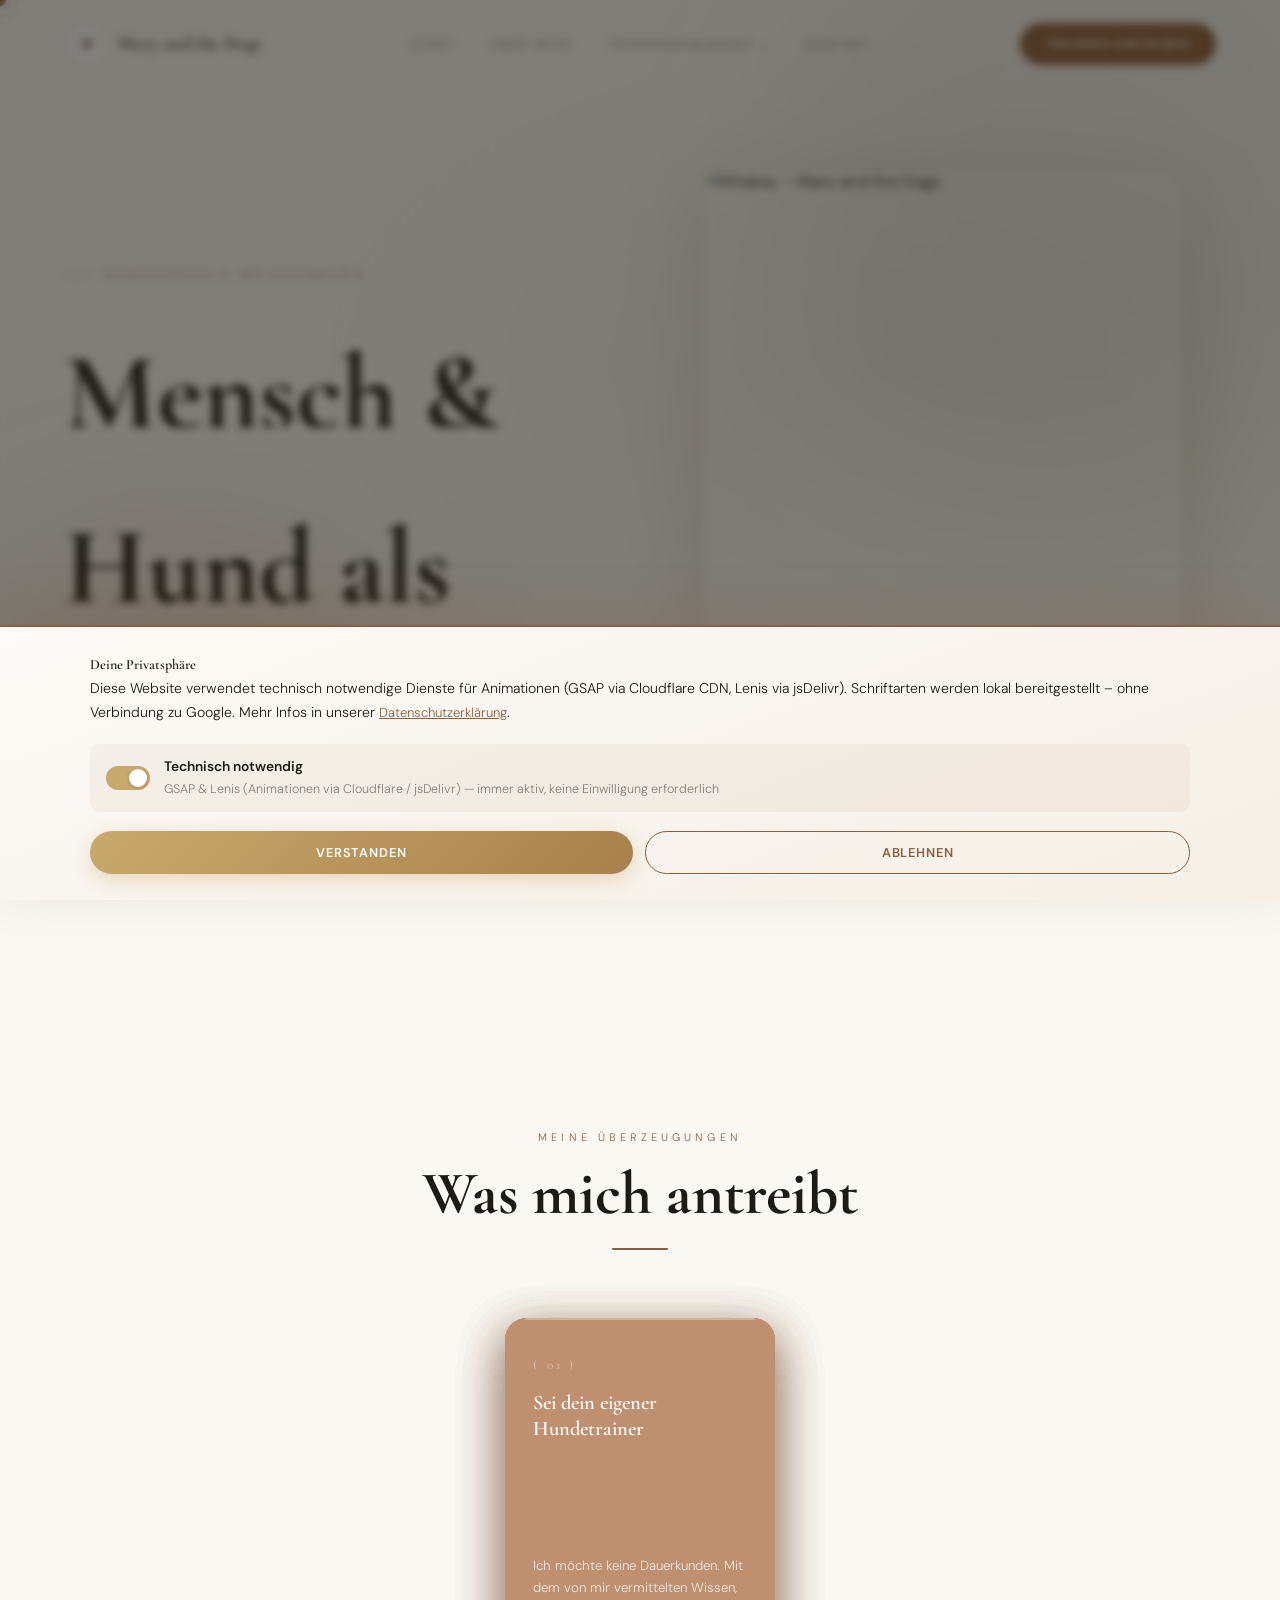
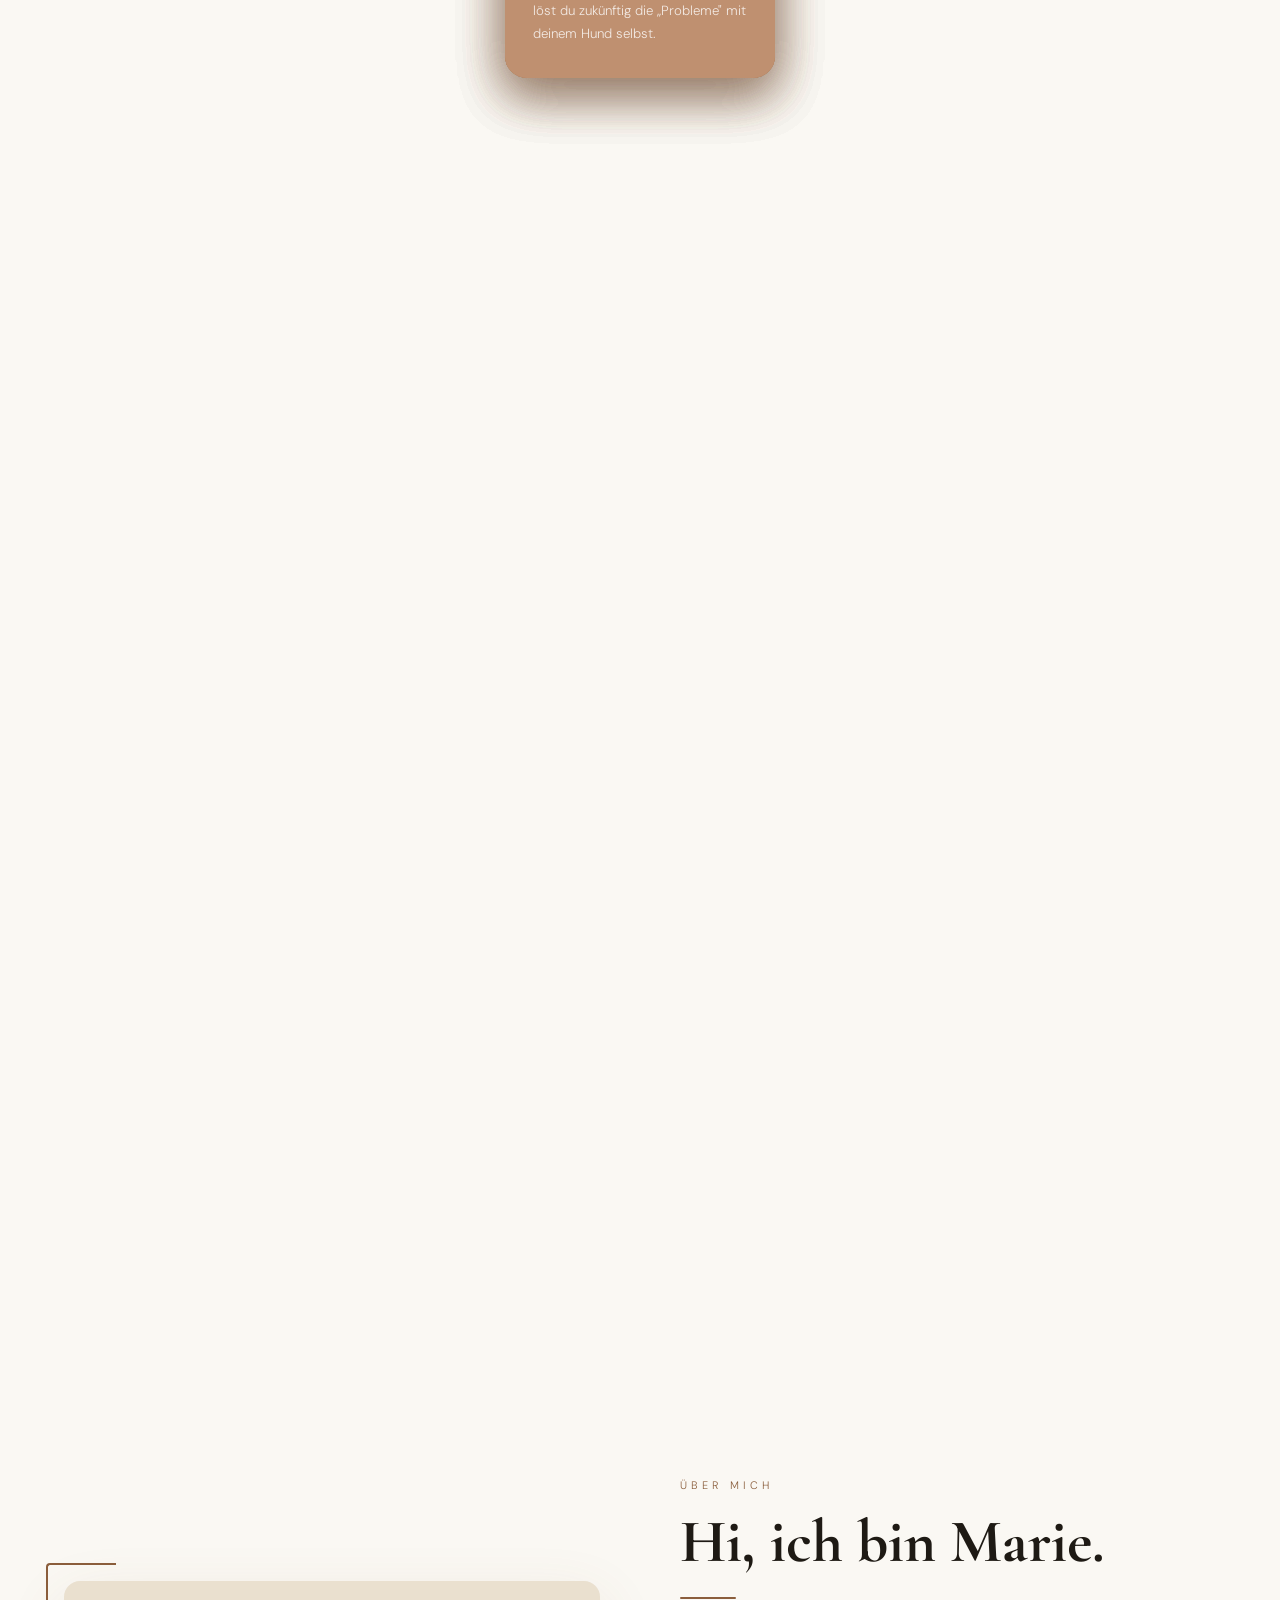
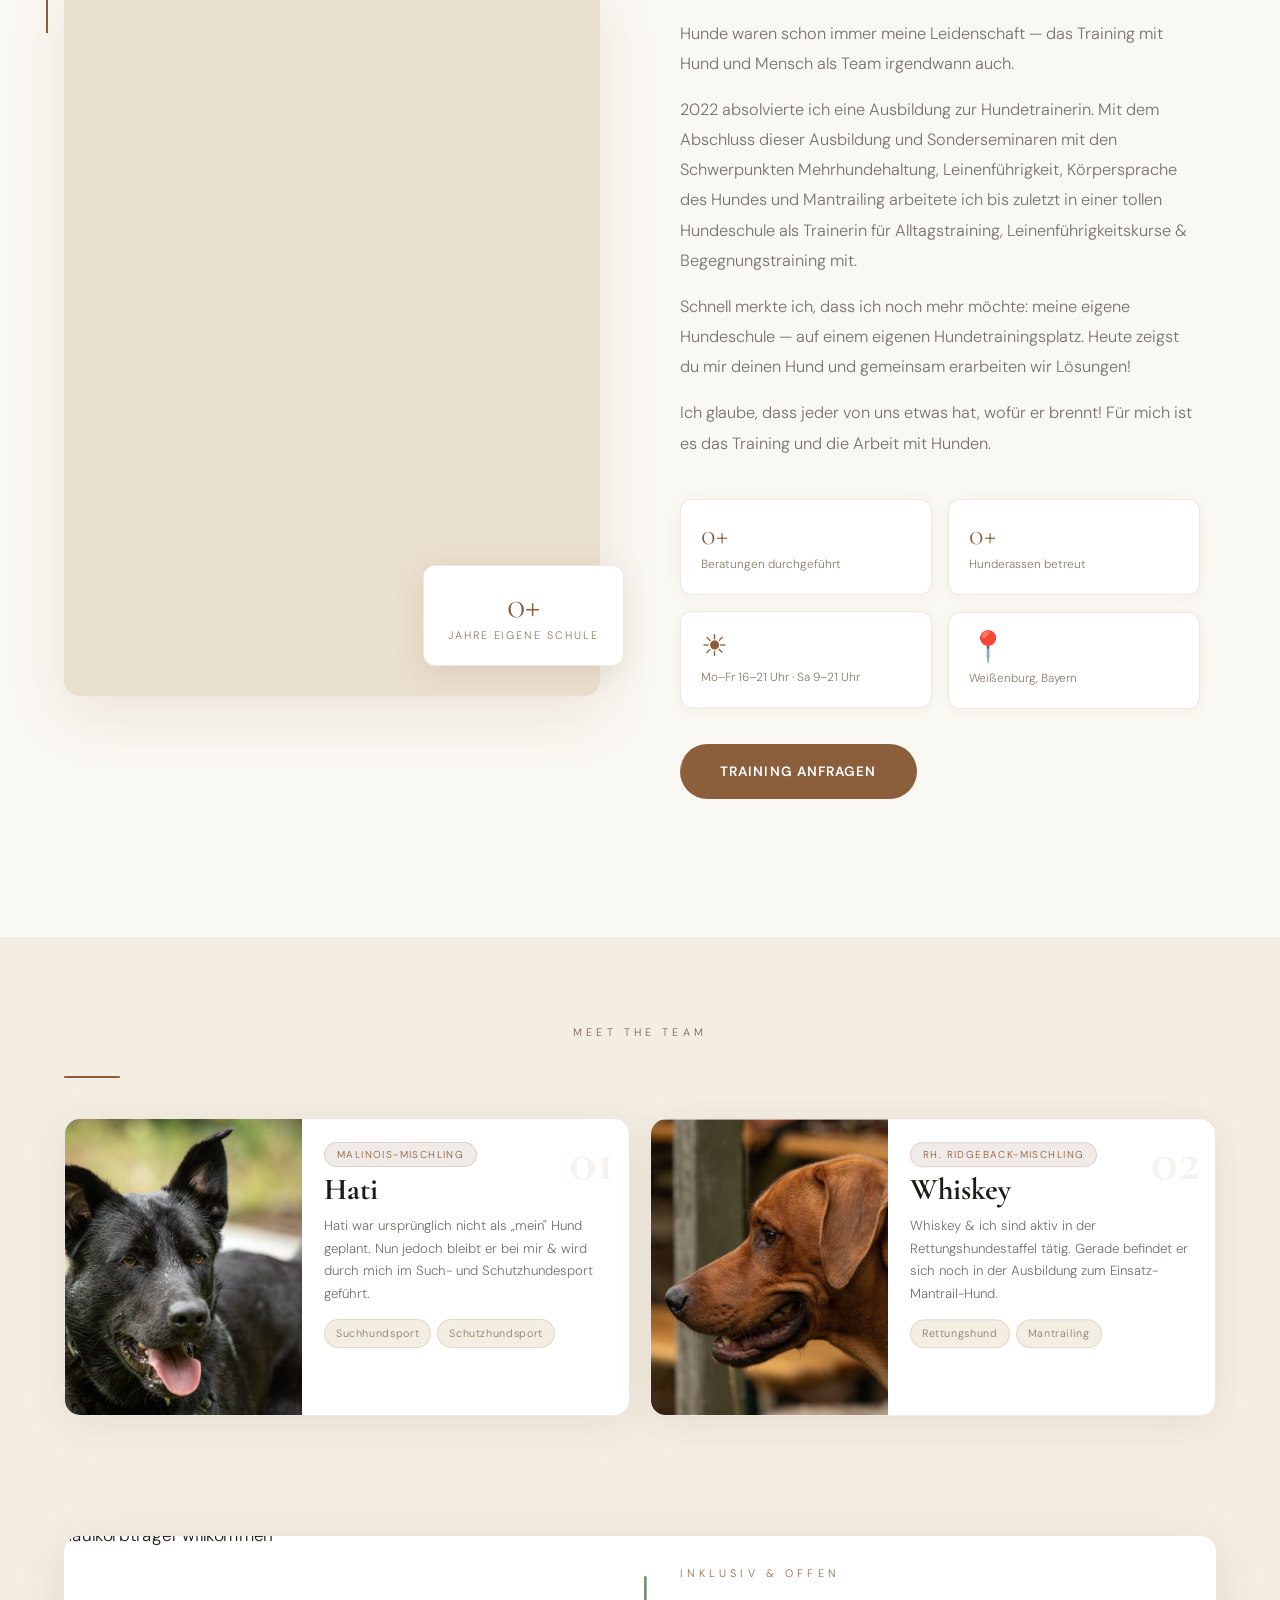
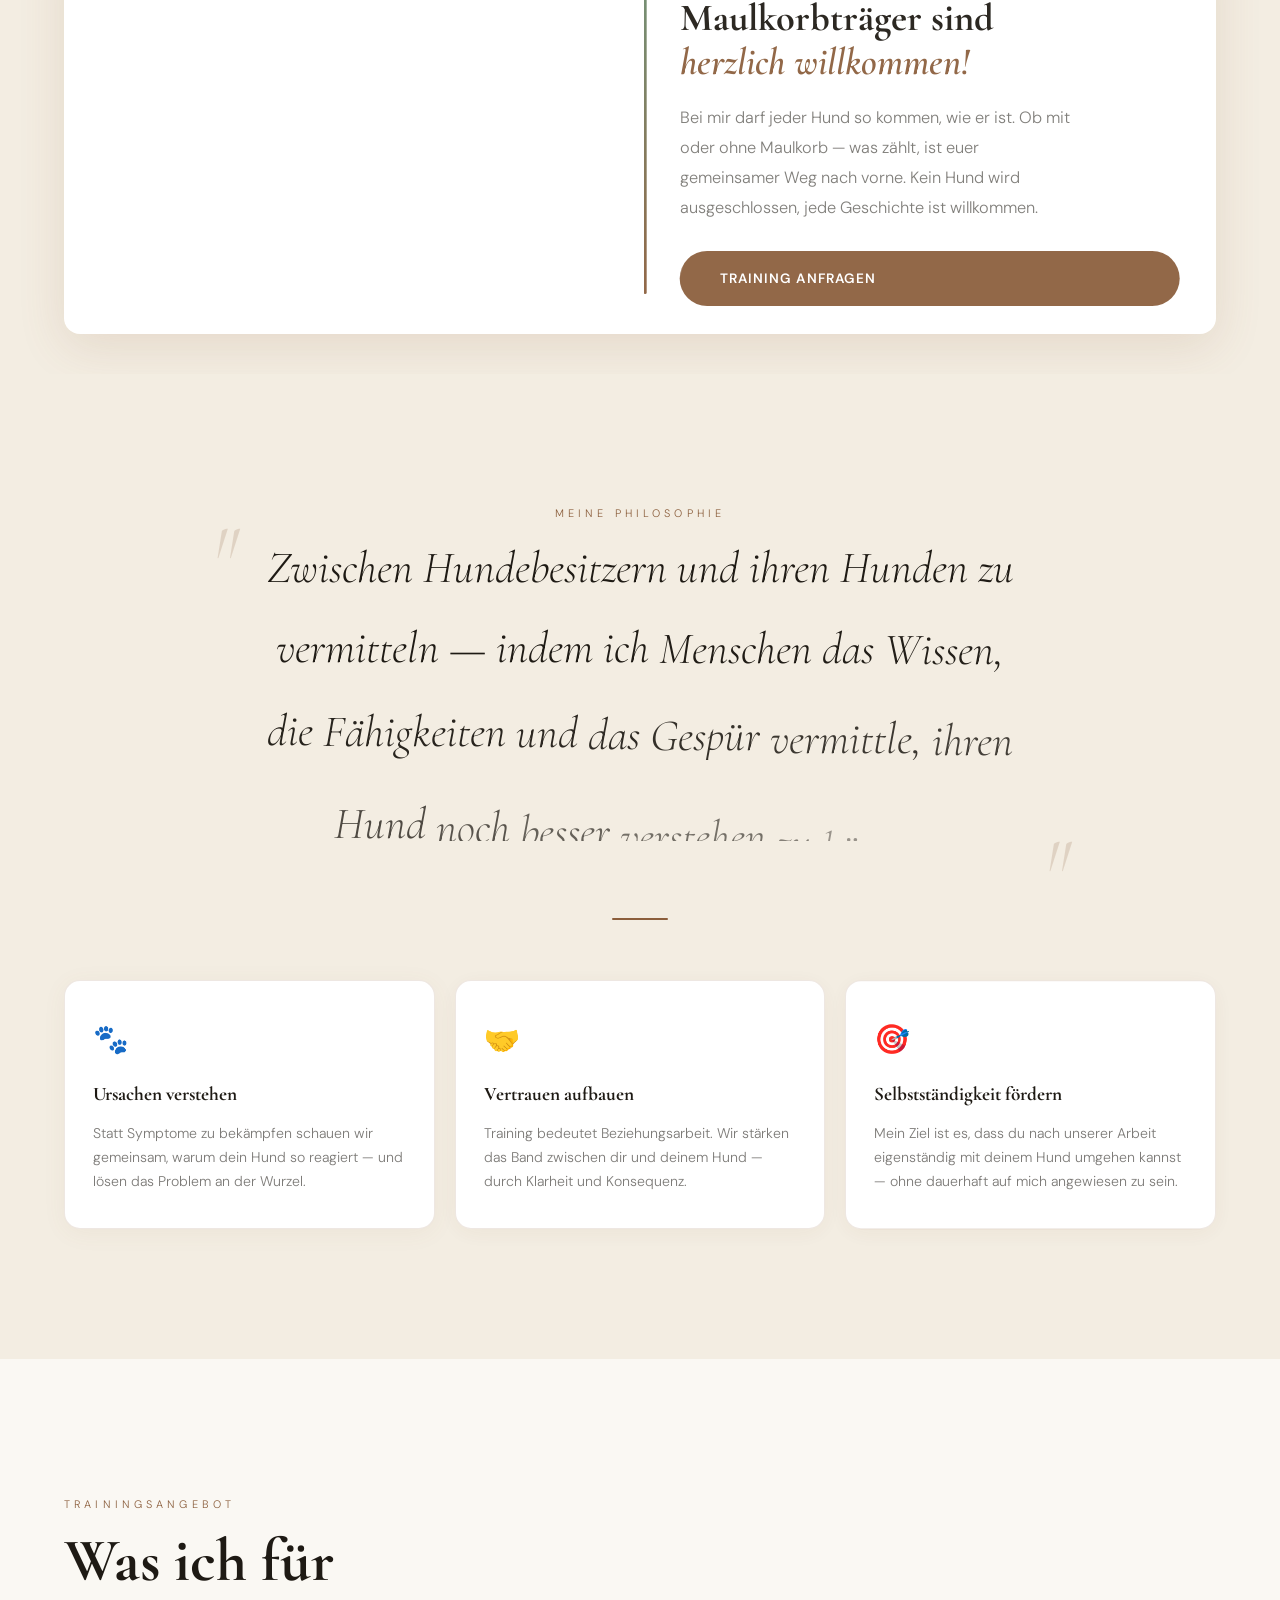
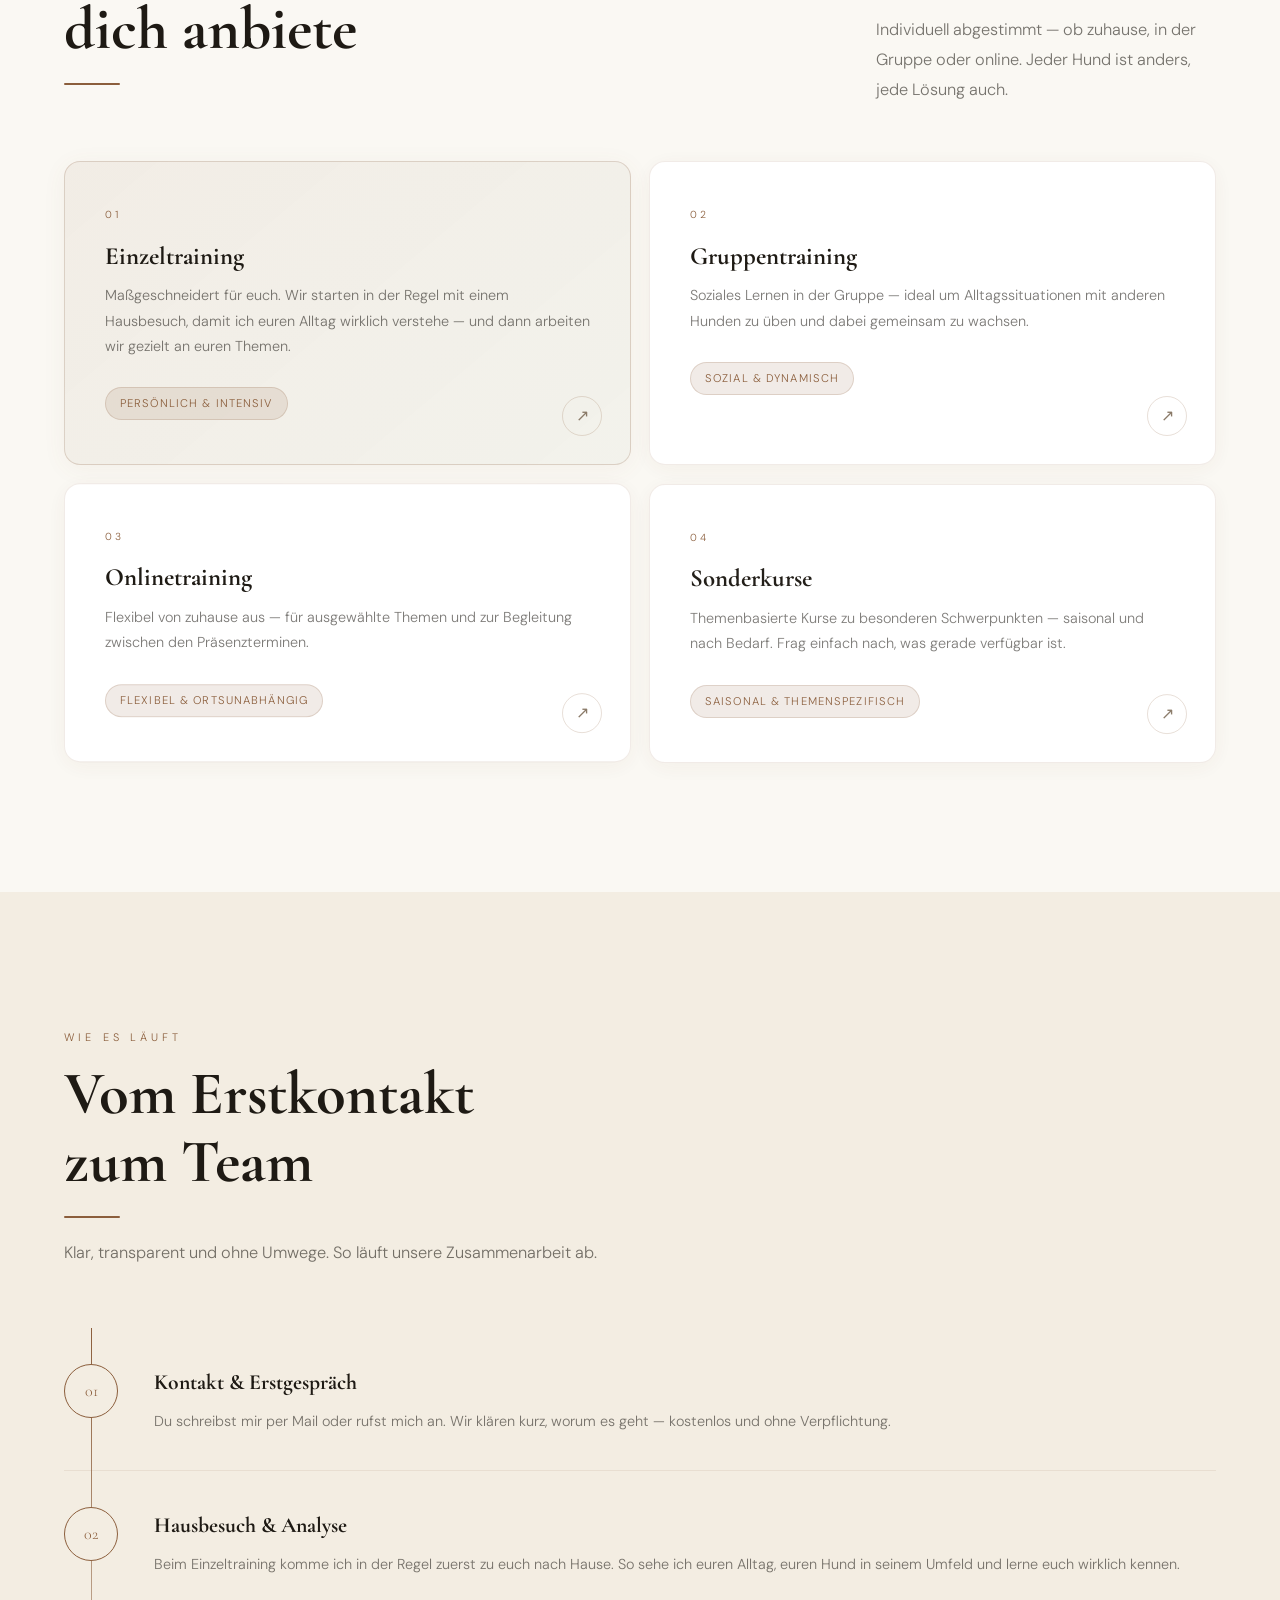
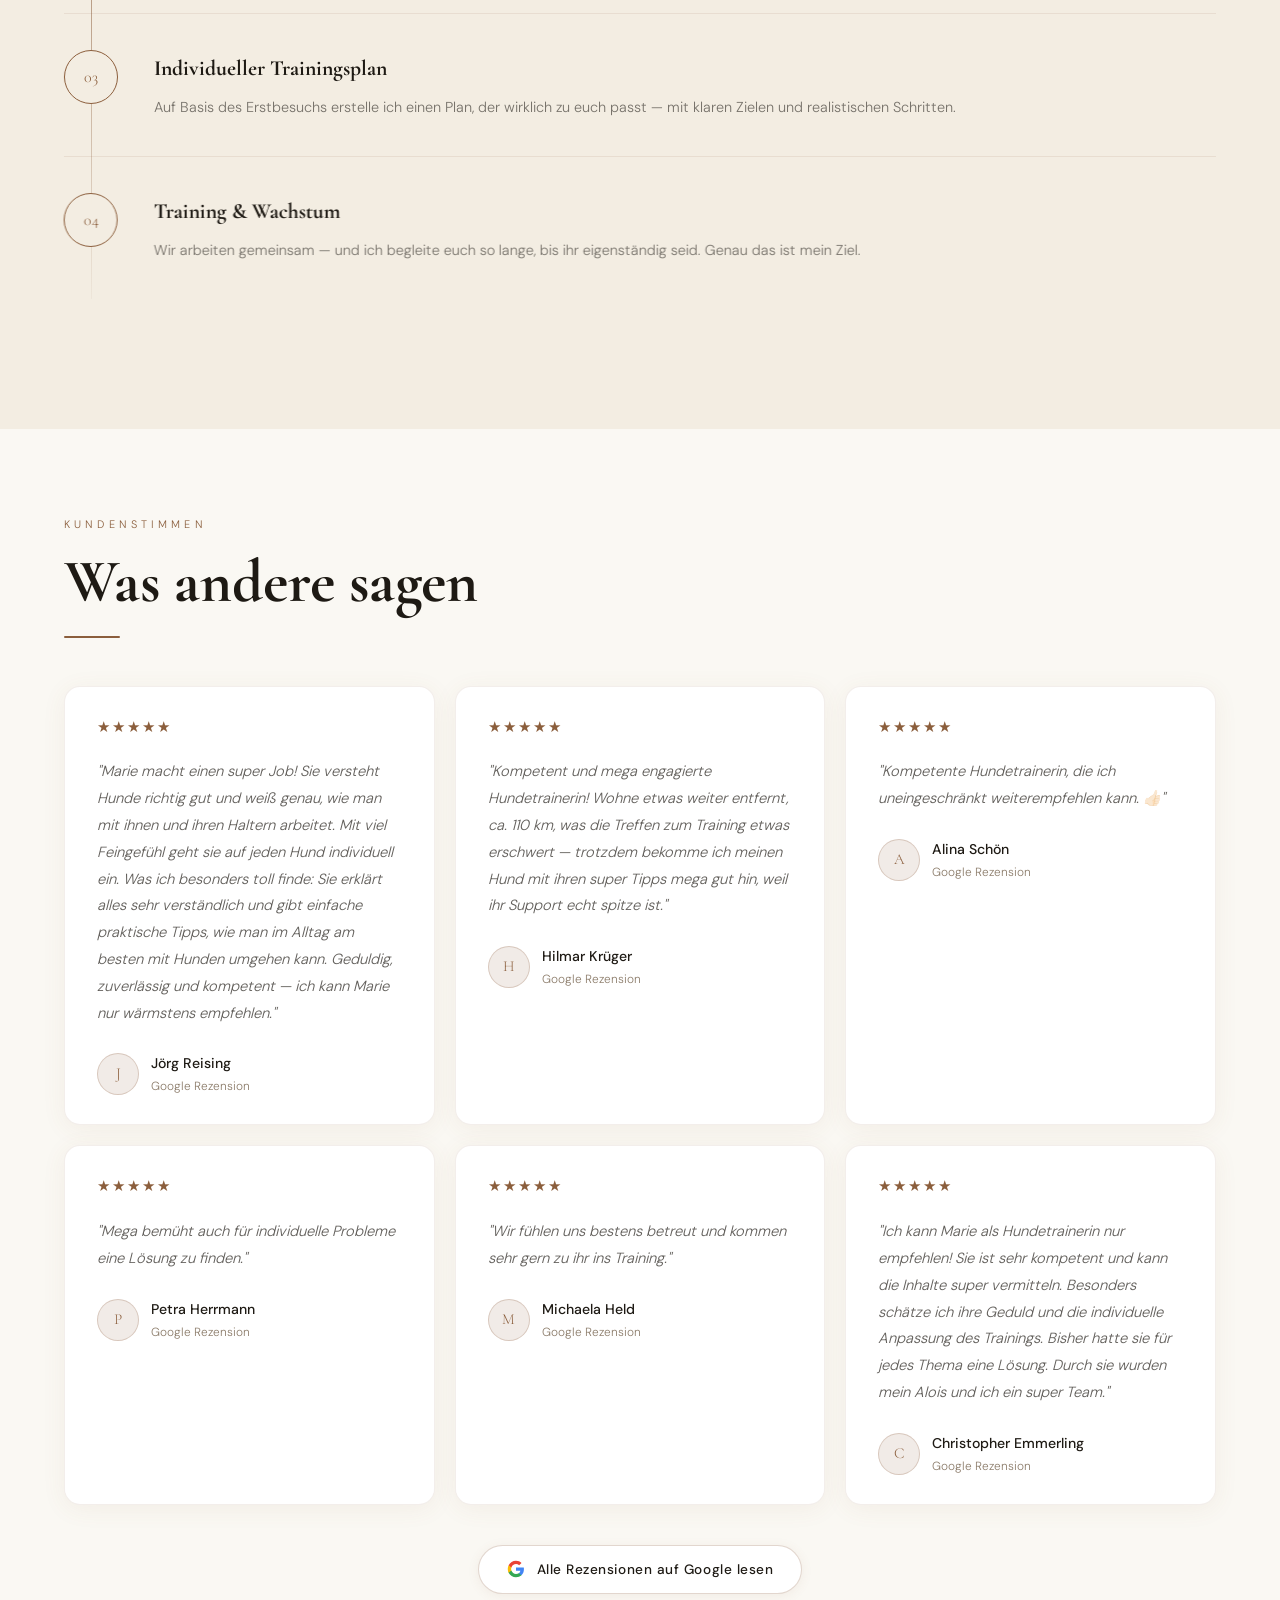
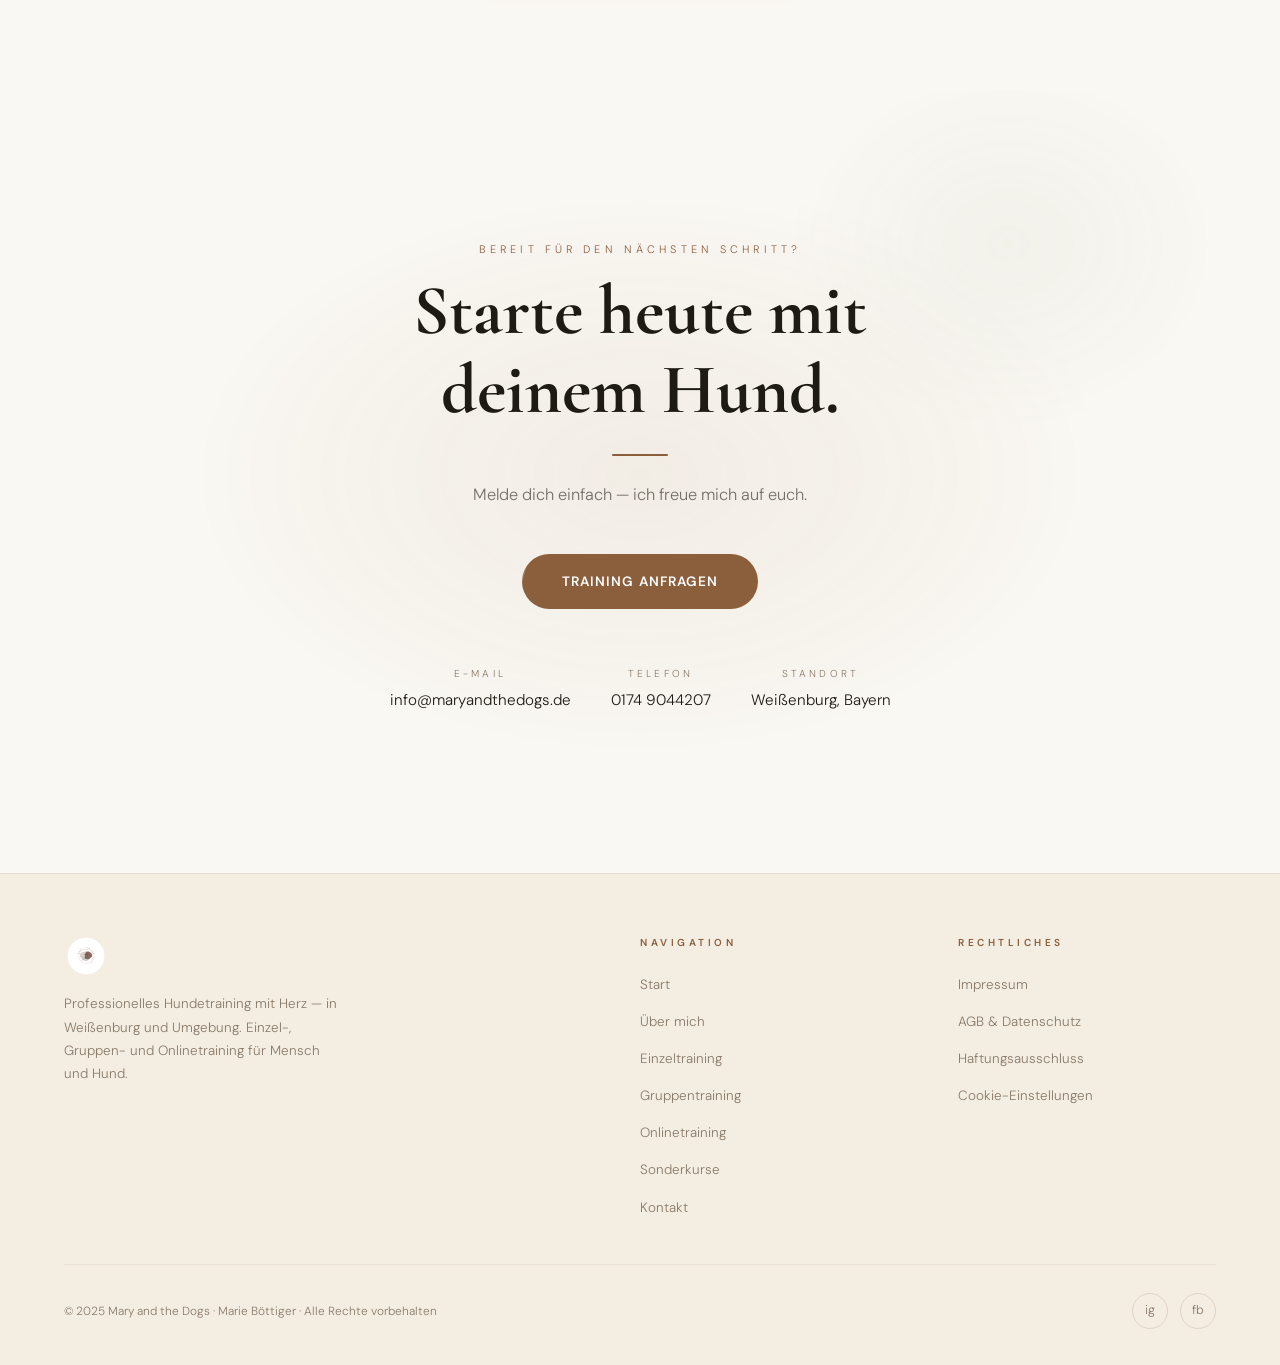
==== commit f57ec64d: "feat: Local SEO / Geo-Optimierung aller Seiten - index.html: areaServed auf 9 Staedte im Umkreis erw" ====
--- a/index.html
+++ b/index.html
@@ -20,6 +20,14 @@
   <meta property="og:image" content="https://www.maryandthedogs.de/Logo2.png" />
   <meta property="og:locale" content="de_DE" />
   <meta property="og:site_name" content="Mary and the Dogs" />
+
+  <!-- Geo-Tags -->
+  <meta name="geo.region" content="DE-BY" />
+  <meta name="geo.placename" content="Weißenburg in Bayern" />
+  <meta name="geo.position" content="49.0337;10.9720" />
+  <meta name="ICBM" content="49.0337, 10.9720" />
+  <meta property="place:location:latitude" content="49.0337" />
+  <meta property="place:location:longitude" content="10.9720" />
 
   <!-- Structured Data: LocalBusiness -->
   <script type="application/ld+json">
@@ -40,7 +48,8 @@
     "address": {
       "@type": "PostalAddress",
       "streetAddress": "Weiboldshausenerstr. 3",
-      "addressLocality": "Weißenburg",
+      "addressLocality": "Weißenburg in Bayern",
+      "addressRegion": "Bayern",
       "postalCode": "91781",
       "addressCountry": "DE"
     },
@@ -49,10 +58,18 @@
       "latitude": 49.0337,
       "longitude": 10.9720
     },
-    "areaServed": {
-      "@type": "City",
-      "name": "Weißenburg in Bayern"
-    },
+    "areaServed": [
+      { "@type": "City", "name": "Weißenburg in Bayern" },
+      { "@type": "City", "name": "Gunzenhausen" },
+      { "@type": "City", "name": "Treuchtlingen" },
+      { "@type": "City", "name": "Ellingen" },
+      { "@type": "City", "name": "Pappenheim" },
+      { "@type": "City", "name": "Pleinfeld" },
+      { "@type": "City", "name": "Roth" },
+      { "@type": "City", "name": "Schwabach" },
+      { "@type": "City", "name": "Eichstätt" },
+      { "@type": "GeoCircle", "geoMidpoint": { "@type": "GeoCoordinates", "latitude": 49.0337, "longitude": 10.9720 }, "geoRadius": "30000" }
+    ],
     "hasOfferCatalog": {
       "@type": "OfferCatalog",
       "name": "Trainingsangebote",
@@ -66,6 +83,17 @@
     "sameAs": [
       "https://www.instagram.com/maryandthedogs",
       "https://www.facebook.com/maryandthedogs"
+    ]
+  }
+  </script>
+
+  <!-- Structured Data: Breadcrumb -->
+  <script type="application/ld+json">
+  {
+    "@context": "https://schema.org",
+    "@type": "BreadcrumbList",
+    "itemListElement": [
+      { "@type": "ListItem", "position": 1, "name": "Hundeschule Weißenburg", "item": "https://www.maryandthedogs.de/" }
     ]
   }
   </script>
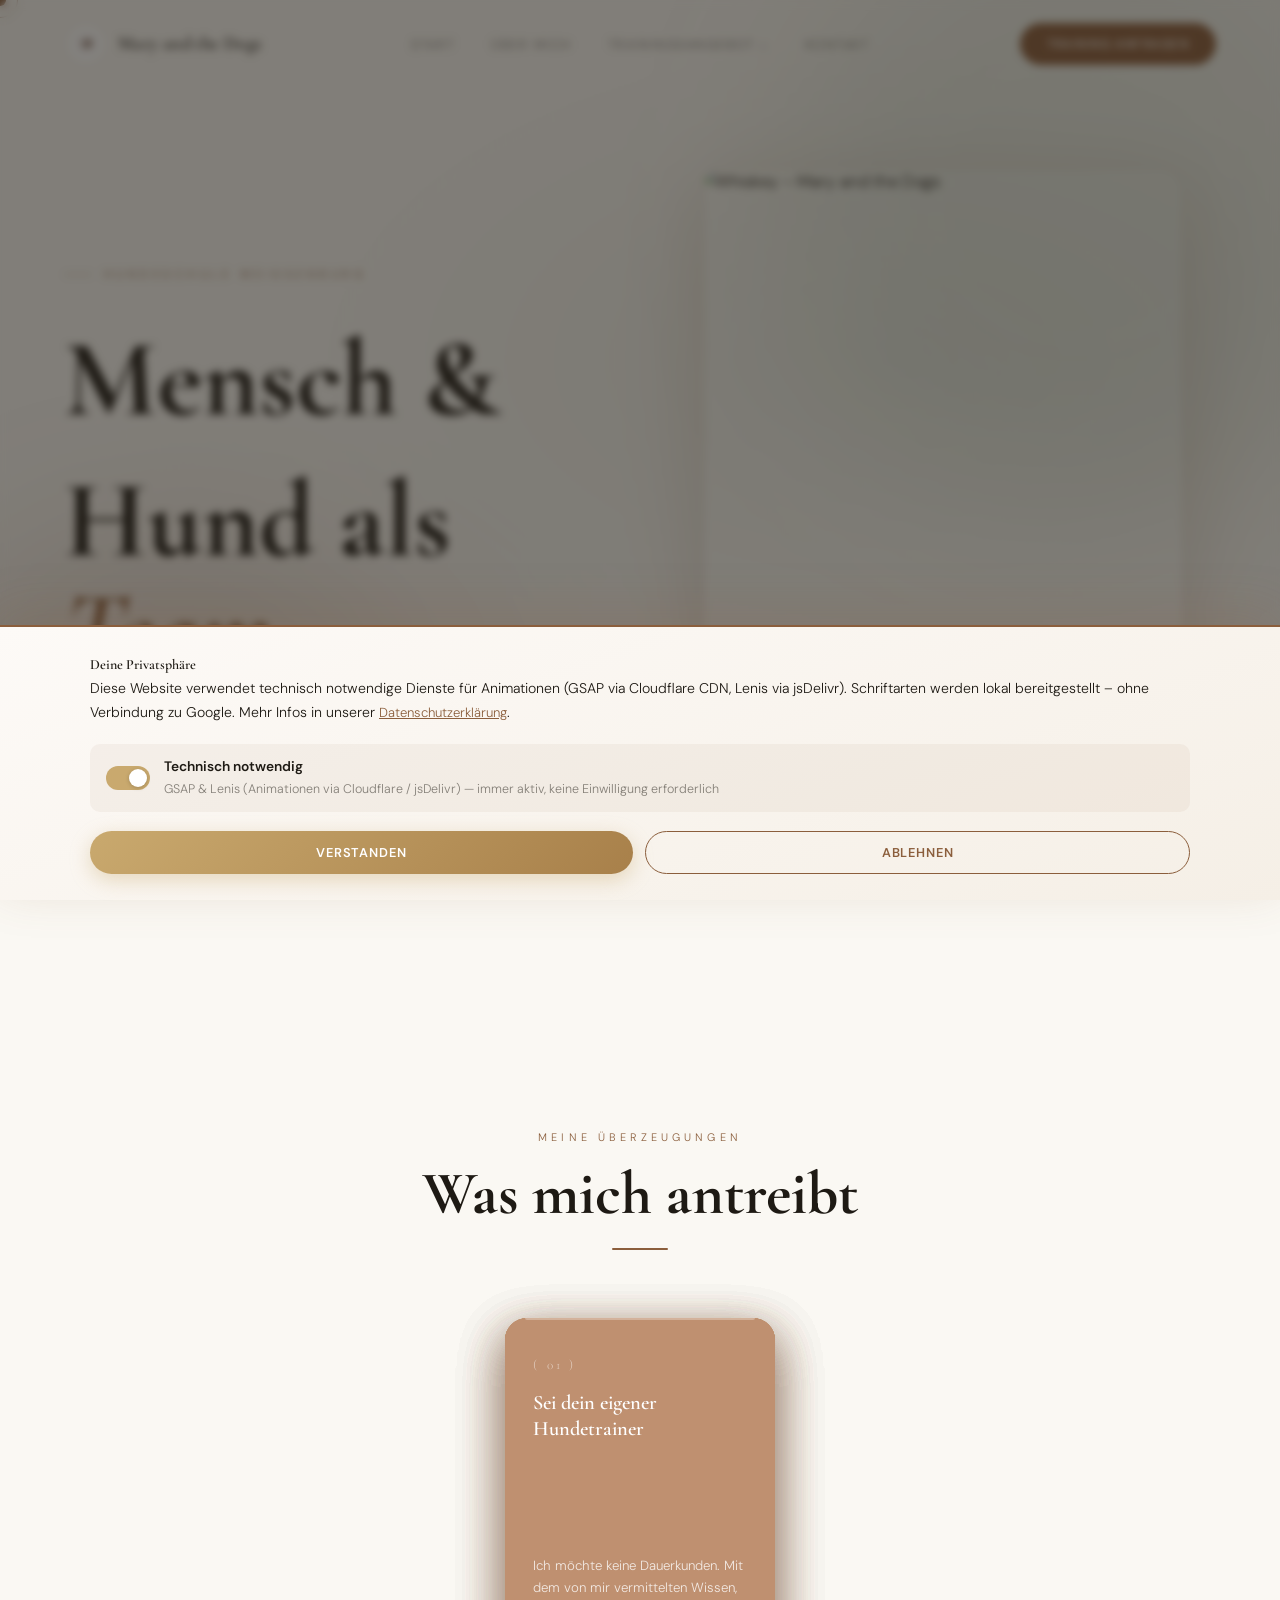
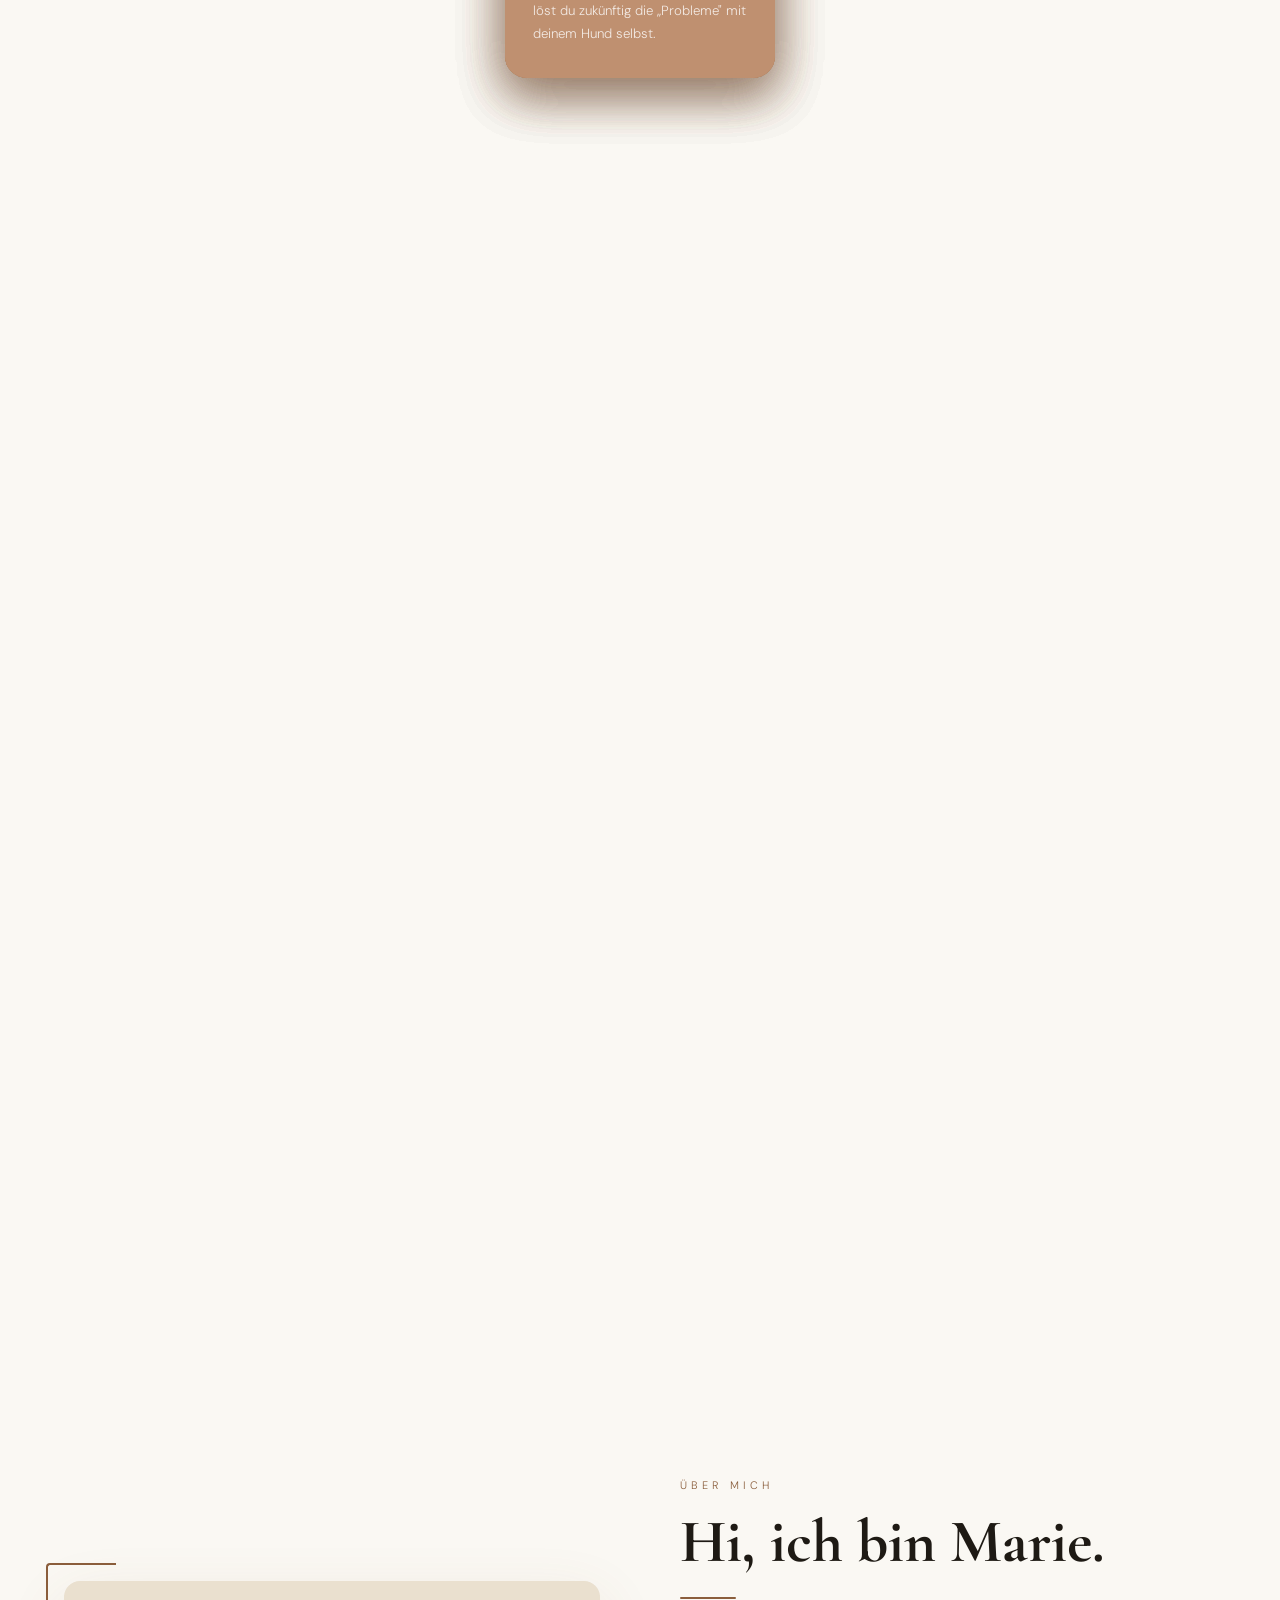
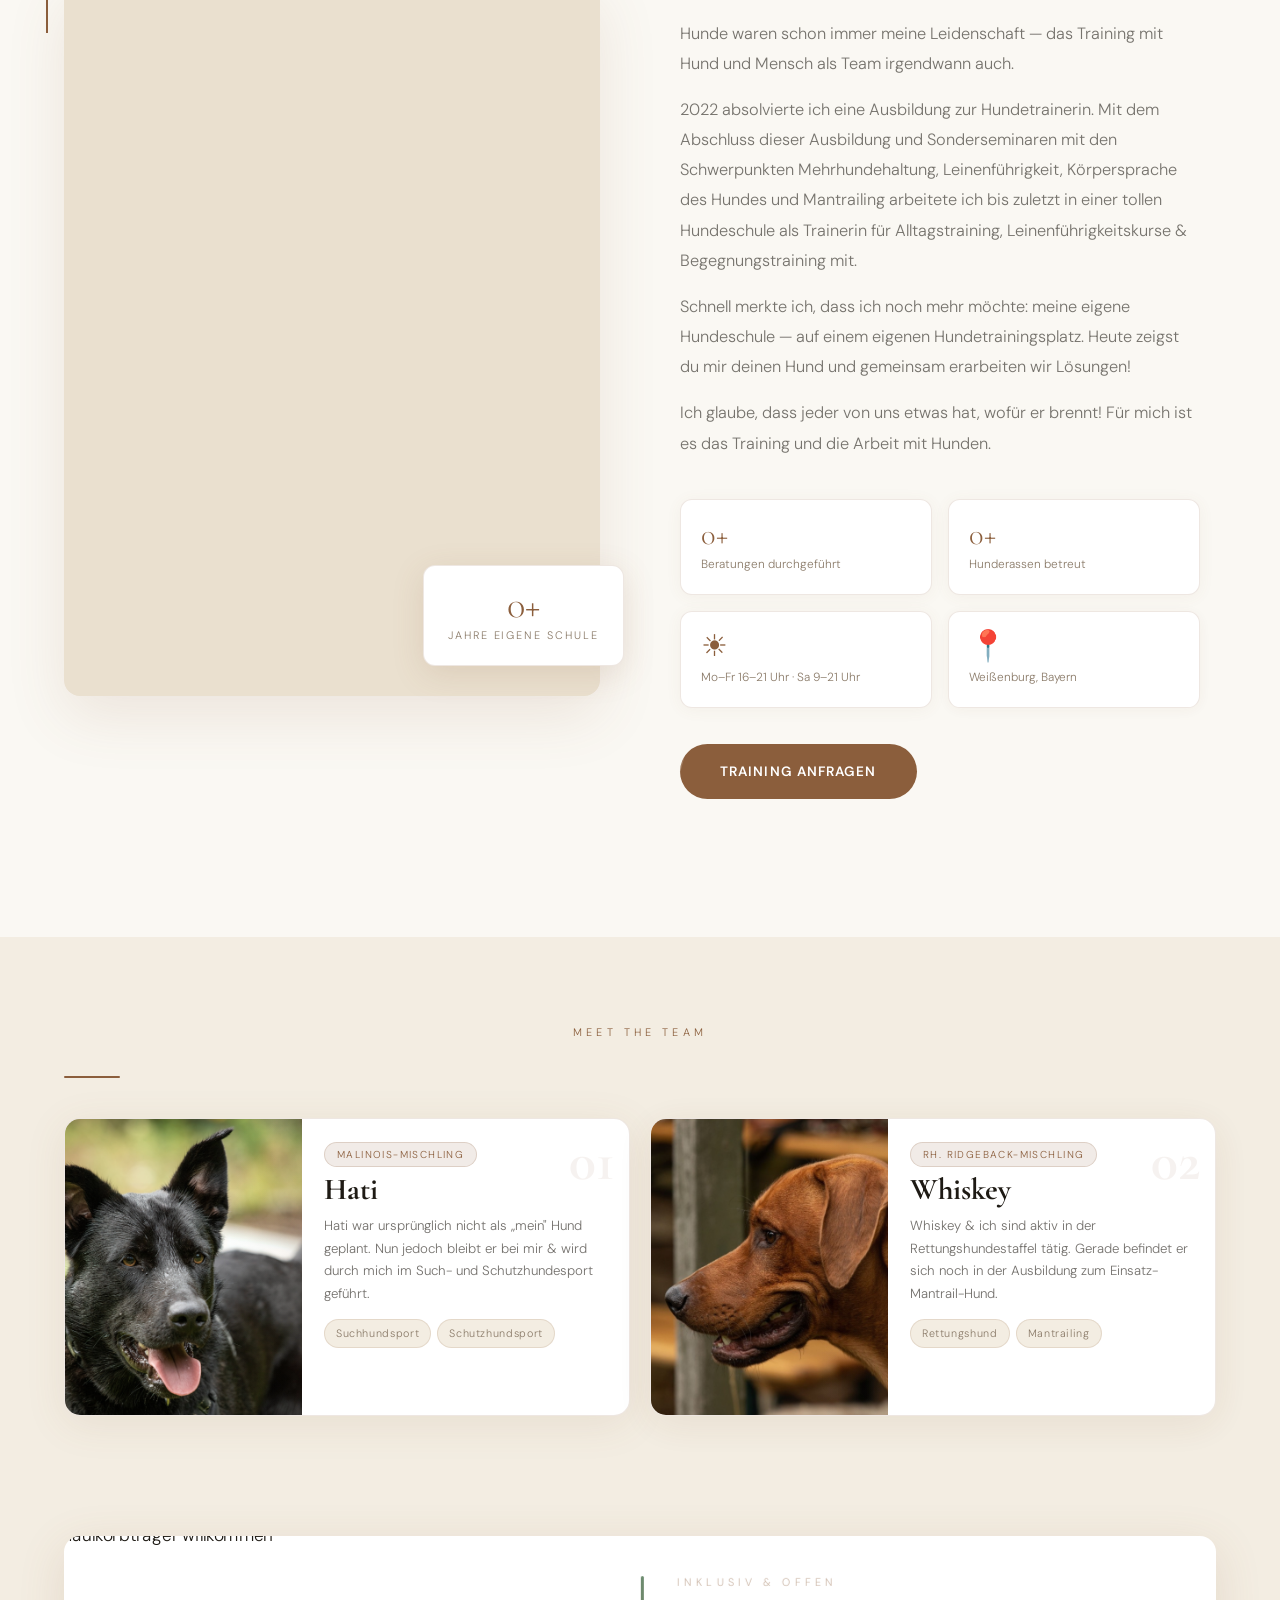
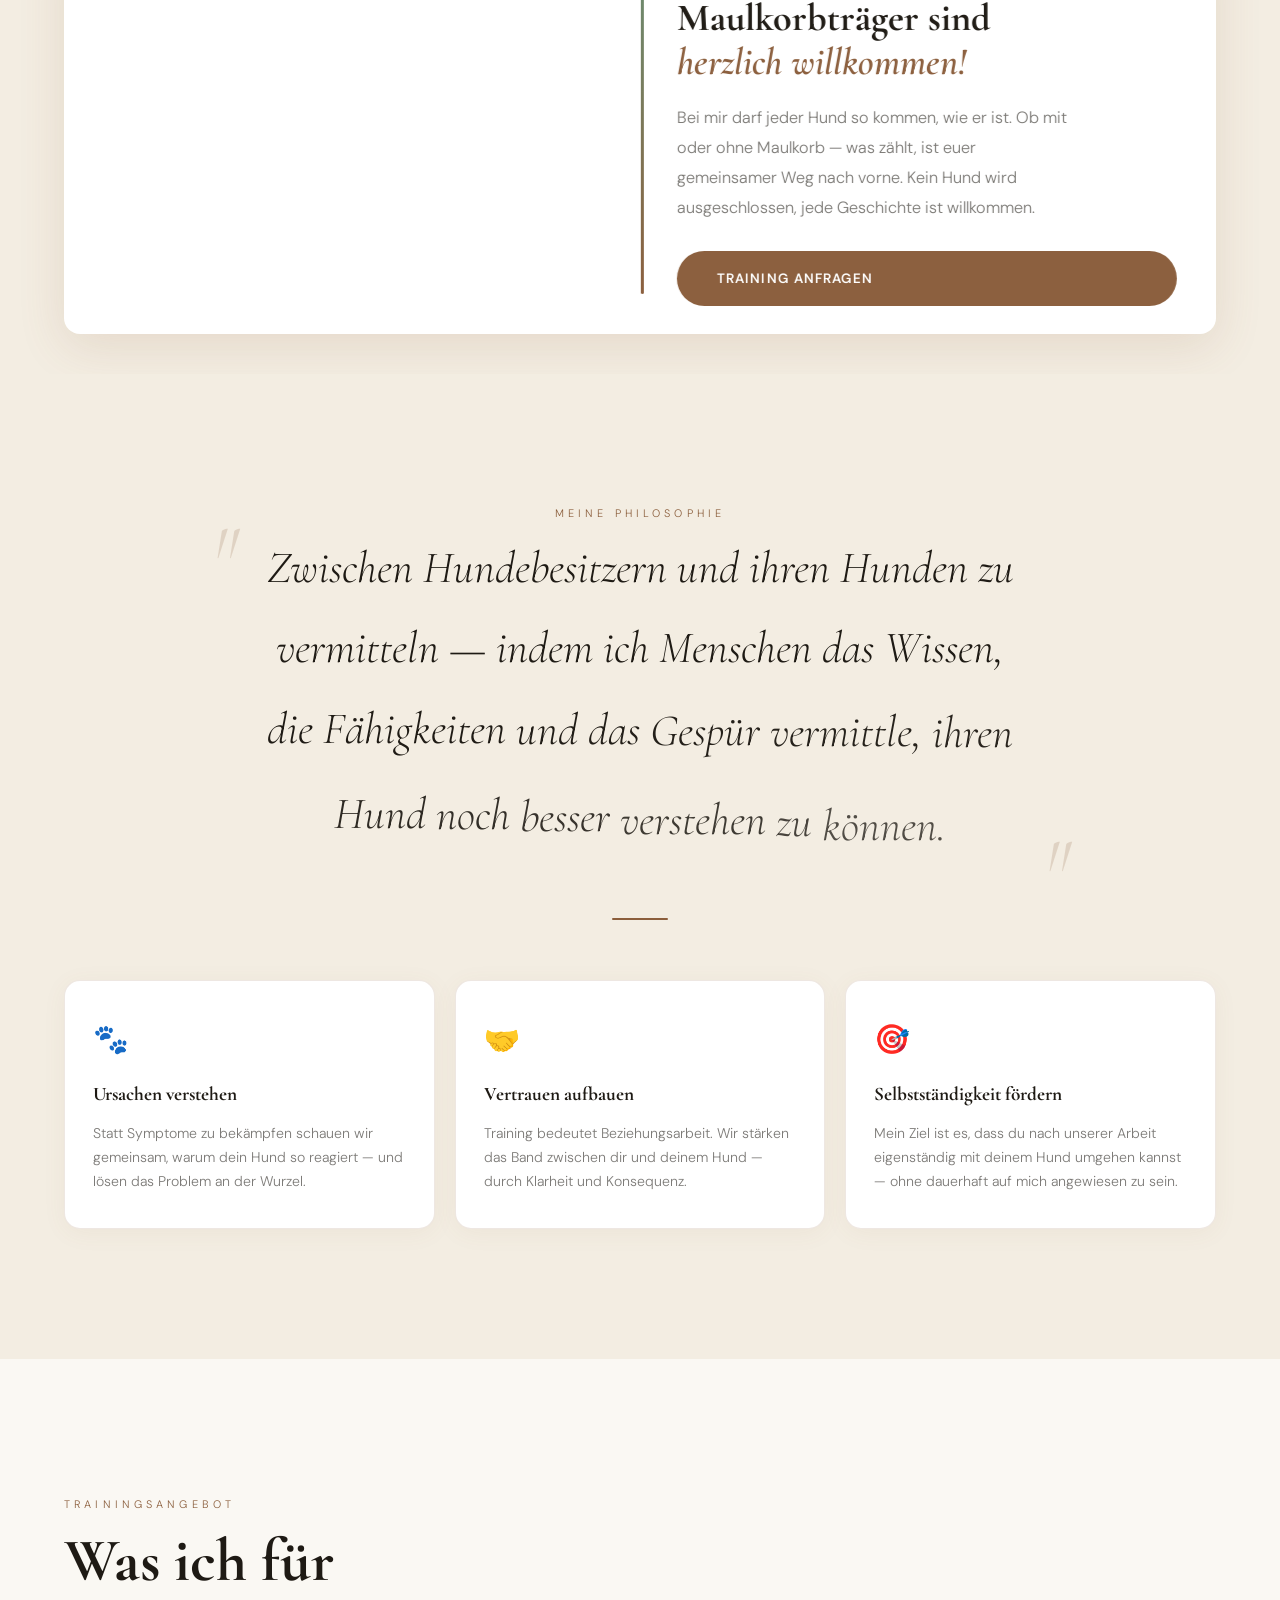
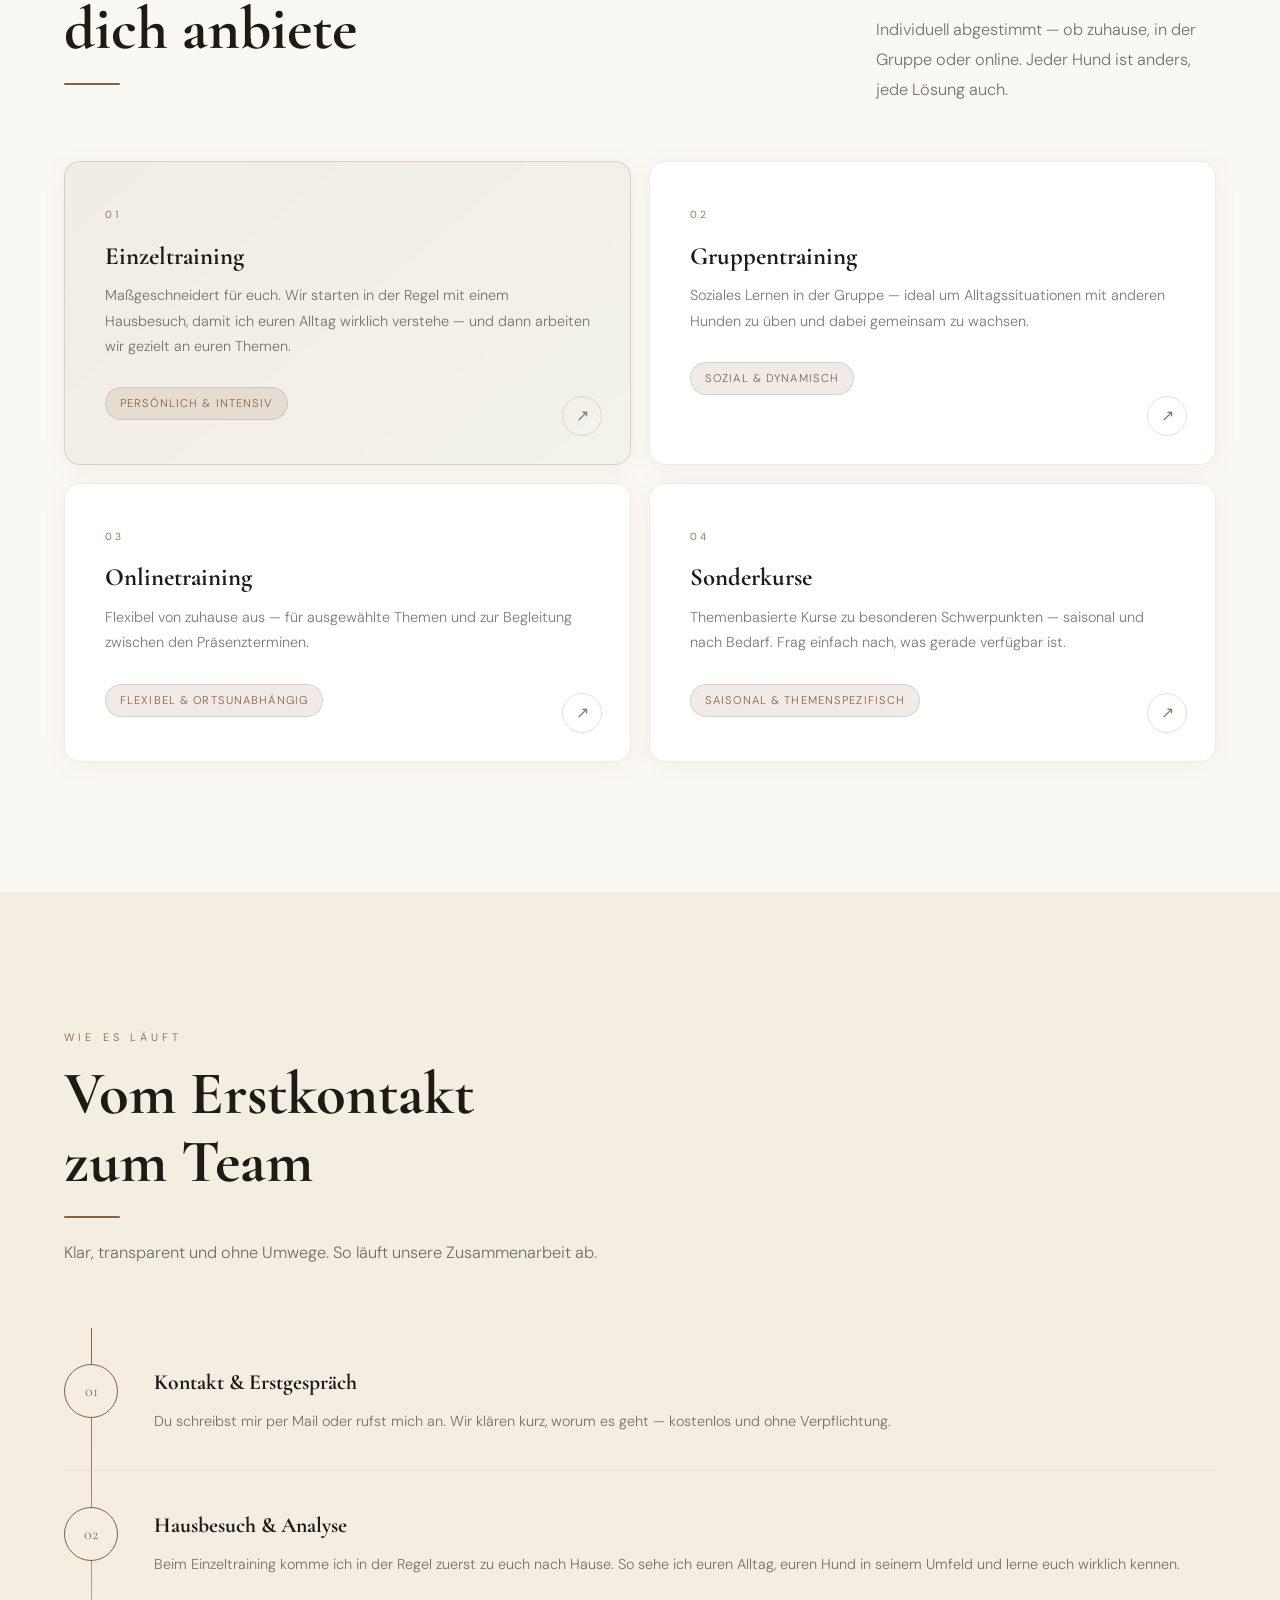
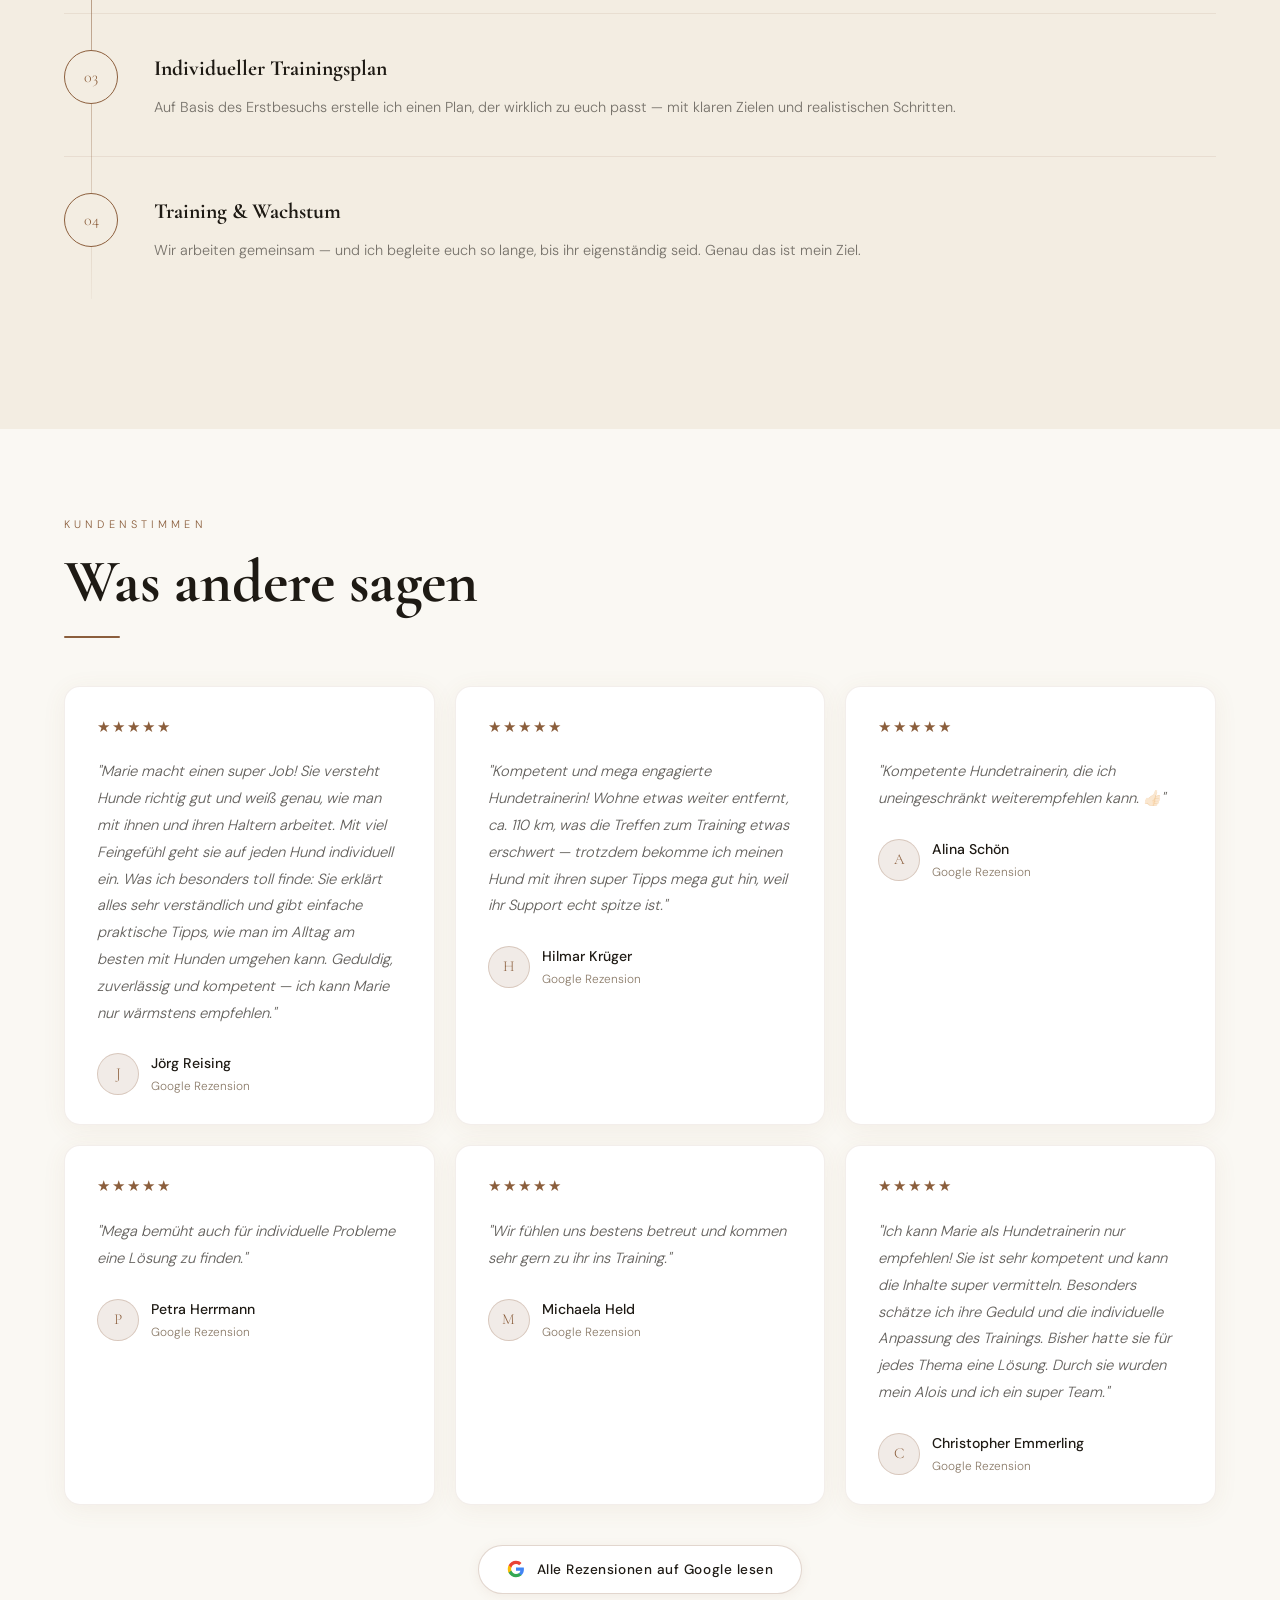
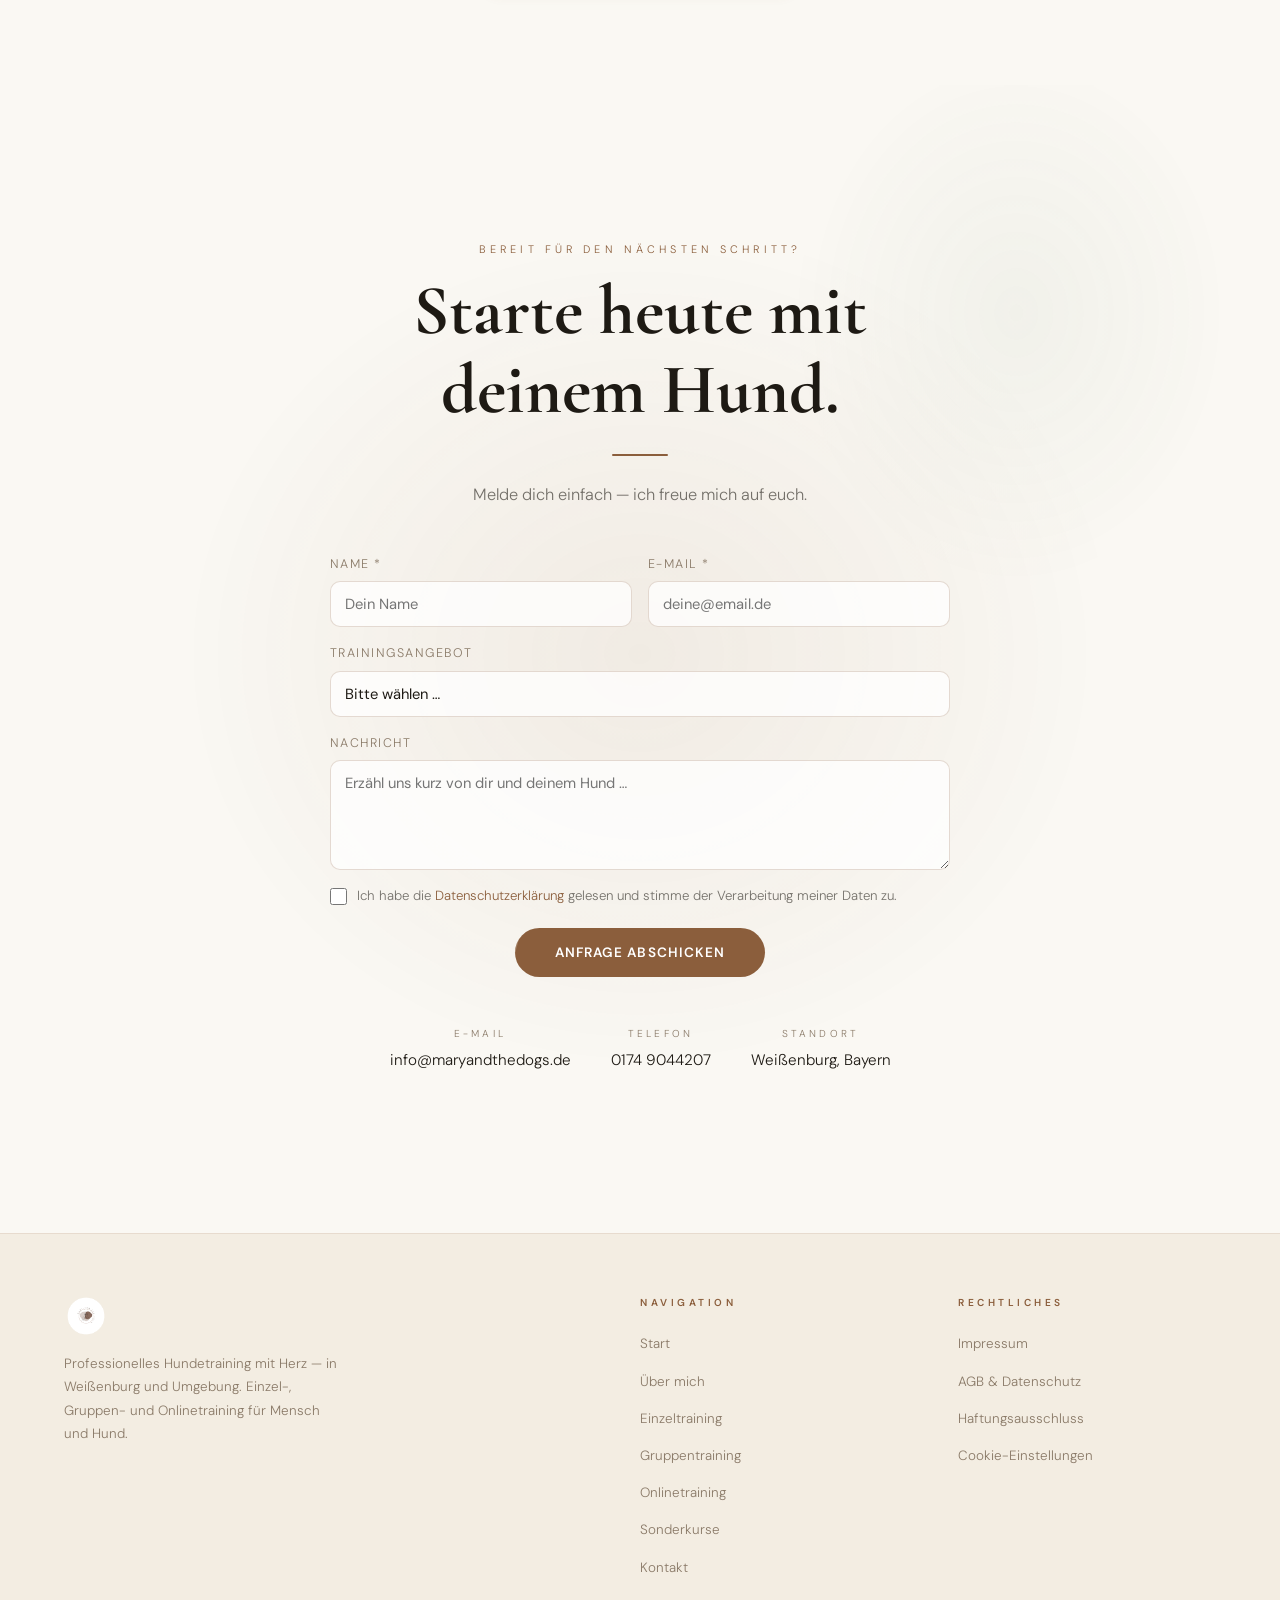
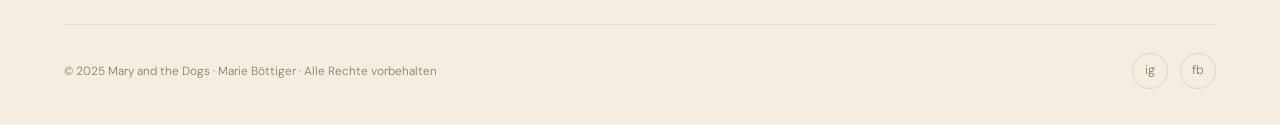
==== commit 71c753fa: "feat: Kontaktformular mit Botschutz auf allen Seiten - contact-form.js: geteilte Formular-Logik   * " ====
--- a/index.html
+++ b/index.html
@@ -584,10 +584,56 @@
     <h2 class="section-title animate-title">Starte heute mit deinem Hund.</h2>
     <div class="gold-line" style="margin:24px auto"></div>
     <p class="section-lead reveal-up">Melde dich einfach — ich freue mich auf euch.</p>
-    <div style="margin-top:40px" class="reveal-up">
-      <a href="mailto:info@maryandthedogs.de" class="btn-primary">Training anfragen</a>
-    </div>
-    <div class="cta-contact reveal-up">
+
+    <form id="contact-form" class="contact-form reveal-up" novalidate>
+      <!-- Honeypot -->
+      <div class="cf-hp" aria-hidden="true">
+        <label for="cf-hp">Bitte leer lassen</label>
+        <input type="text" id="cf-hp" name="website" tabindex="-1" autocomplete="off" />
+      </div>
+      <!-- Zeitstempel -->
+      <input type="hidden" id="cf-ts" name="ts" />
+
+      <div class="cf-row">
+        <div class="cf-group">
+          <label for="cf-name">Name *</label>
+          <input type="text" id="cf-name" name="name" placeholder="Dein Name" required />
+        </div>
+        <div class="cf-group">
+          <label for="cf-email">E-Mail *</label>
+          <input type="email" id="cf-email" name="email" placeholder="deine@email.de" required />
+        </div>
+      </div>
+
+      <div class="cf-group">
+        <label for="cf-training">Trainingsangebot</label>
+        <select id="cf-training" name="training">
+          <option value="">Bitte wählen …</option>
+          <option value="Einzeltraining">Einzeltraining</option>
+          <option value="Gruppentraining">Gruppentraining</option>
+          <option value="Onlinetraining">Onlinetraining</option>
+          <option value="Sonderkurse">Sonderkurse</option>
+        </select>
+      </div>
+
+      <div class="cf-group">
+        <label for="cf-message">Nachricht</label>
+        <textarea id="cf-message" name="message" placeholder="Erzähl uns kurz von dir und deinem Hund …"></textarea>
+      </div>
+
+      <div class="cf-check">
+        <input type="checkbox" id="cf-privacy" required />
+        <label for="cf-privacy">Ich habe die <a href="agb-datenschutz.html">Datenschutzerklärung</a> gelesen und stimme der Verarbeitung meiner Daten zu.</label>
+      </div>
+
+      <div id="cf-msg" class="cf-msg" hidden></div>
+
+      <div style="text-align:center">
+        <button type="submit" class="btn-primary">Anfrage abschicken</button>
+      </div>
+    </form>
+
+    <div class="cta-contact reveal-up" style="margin-top:48px">
       <div class="contact-item">
         <span class="label">E-Mail</span>
         <a href="mailto:info@maryandthedogs.de" class="value">info@maryandthedogs.de</a>
@@ -647,5 +693,7 @@
 </footer>
 
 <script src="main.js"></script>
+<script src="contact-form.js"></script>
+<script>initContactForm();</script>
 </body>
 </html>
--- a/styles.css
+++ b/styles.css
@@ -1504,3 +1504,89 @@
   .cta-contact { gap: 24px; }
   .phil-cards-grid { grid-template-columns: 1fr; }
 }
+
+/* ── Kontaktformular ──────────────────────────────────────── */
+.contact-form {
+  max-width: 620px;
+  margin: 40px auto 0;
+  text-align: left;
+}
+.cf-row {
+  display: grid;
+  grid-template-columns: 1fr 1fr;
+  gap: 16px;
+}
+.cf-group {
+  display: flex;
+  flex-direction: column;
+  gap: 6px;
+  margin-bottom: 16px;
+}
+.cf-group label {
+  font-size: .78rem;
+  letter-spacing: .12em;
+  text-transform: uppercase;
+  color: var(--text-muted);
+  font-family: var(--font-sans);
+}
+.cf-group input,
+.cf-group select,
+.cf-group textarea {
+  font-family: var(--font-sans);
+  font-size: .92rem;
+  color: var(--text);
+  background: rgba(255,255,255,.75);
+  border: 1.5px solid rgba(139,94,60,.22);
+  border-radius: 10px;
+  padding: 12px 14px;
+  outline: none;
+  transition: border-color .2s, box-shadow .2s;
+  width: 100%;
+  box-sizing: border-box;
+  -webkit-appearance: none;
+}
+.cf-group input:focus,
+.cf-group select:focus,
+.cf-group textarea:focus {
+  border-color: var(--brown);
+  box-shadow: 0 0 0 3px rgba(139,94,60,.12);
+}
+.cf-group textarea { resize: vertical; min-height: 110px; }
+.cf-check {
+  display: flex;
+  align-items: flex-start;
+  gap: 10px;
+  margin-bottom: 22px;
+}
+.cf-check input[type="checkbox"] {
+  width: 17px;
+  height: 17px;
+  flex-shrink: 0;
+  margin-top: 2px;
+  accent-color: var(--brown);
+  cursor: pointer;
+}
+.cf-check label {
+  font-size: .83rem;
+  color: rgba(30,26,20,.6);
+  line-height: 1.55;
+  cursor: pointer;
+}
+.cf-check label a { color: var(--brown); text-decoration: none; }
+.cf-check label a:hover { text-decoration: underline; }
+
+/* Honeypot — für Menschen unsichtbar */
+.cf-hp { position: absolute; left: -9999px; visibility: hidden; }
+
+.cf-msg {
+  font-size: .85rem;
+  border-radius: 8px;
+  padding: 10px 14px;
+  margin-bottom: 16px;
+}
+.cf-msg-error { background: rgba(200,50,50,.08); color: #b03030; border: 1px solid rgba(200,50,50,.2); }
+.cf-msg-ok    { background: rgba(107,139,110,.1); color: #3a6b3d; border: 1px solid rgba(107,139,110,.25); }
+
+@media (max-width: 600px) {
+  .cf-row { grid-template-columns: 1fr; }
+}
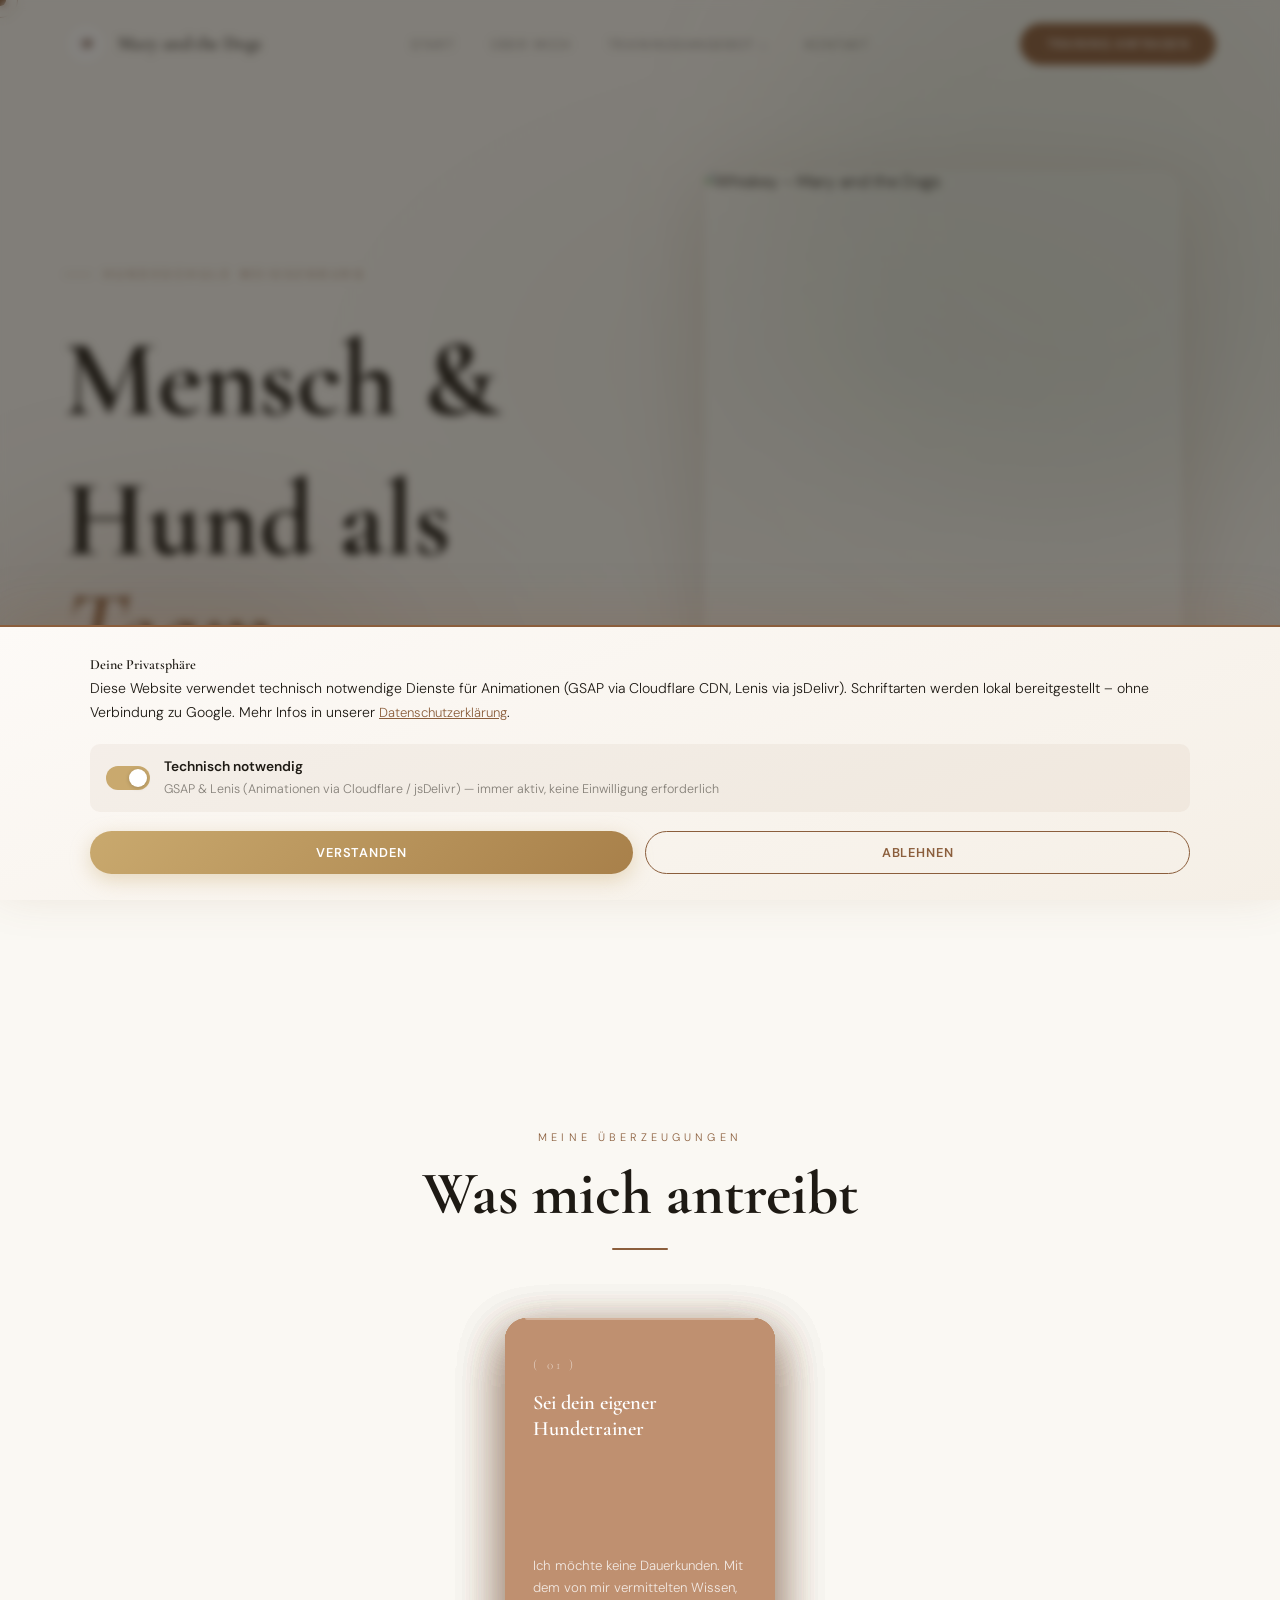
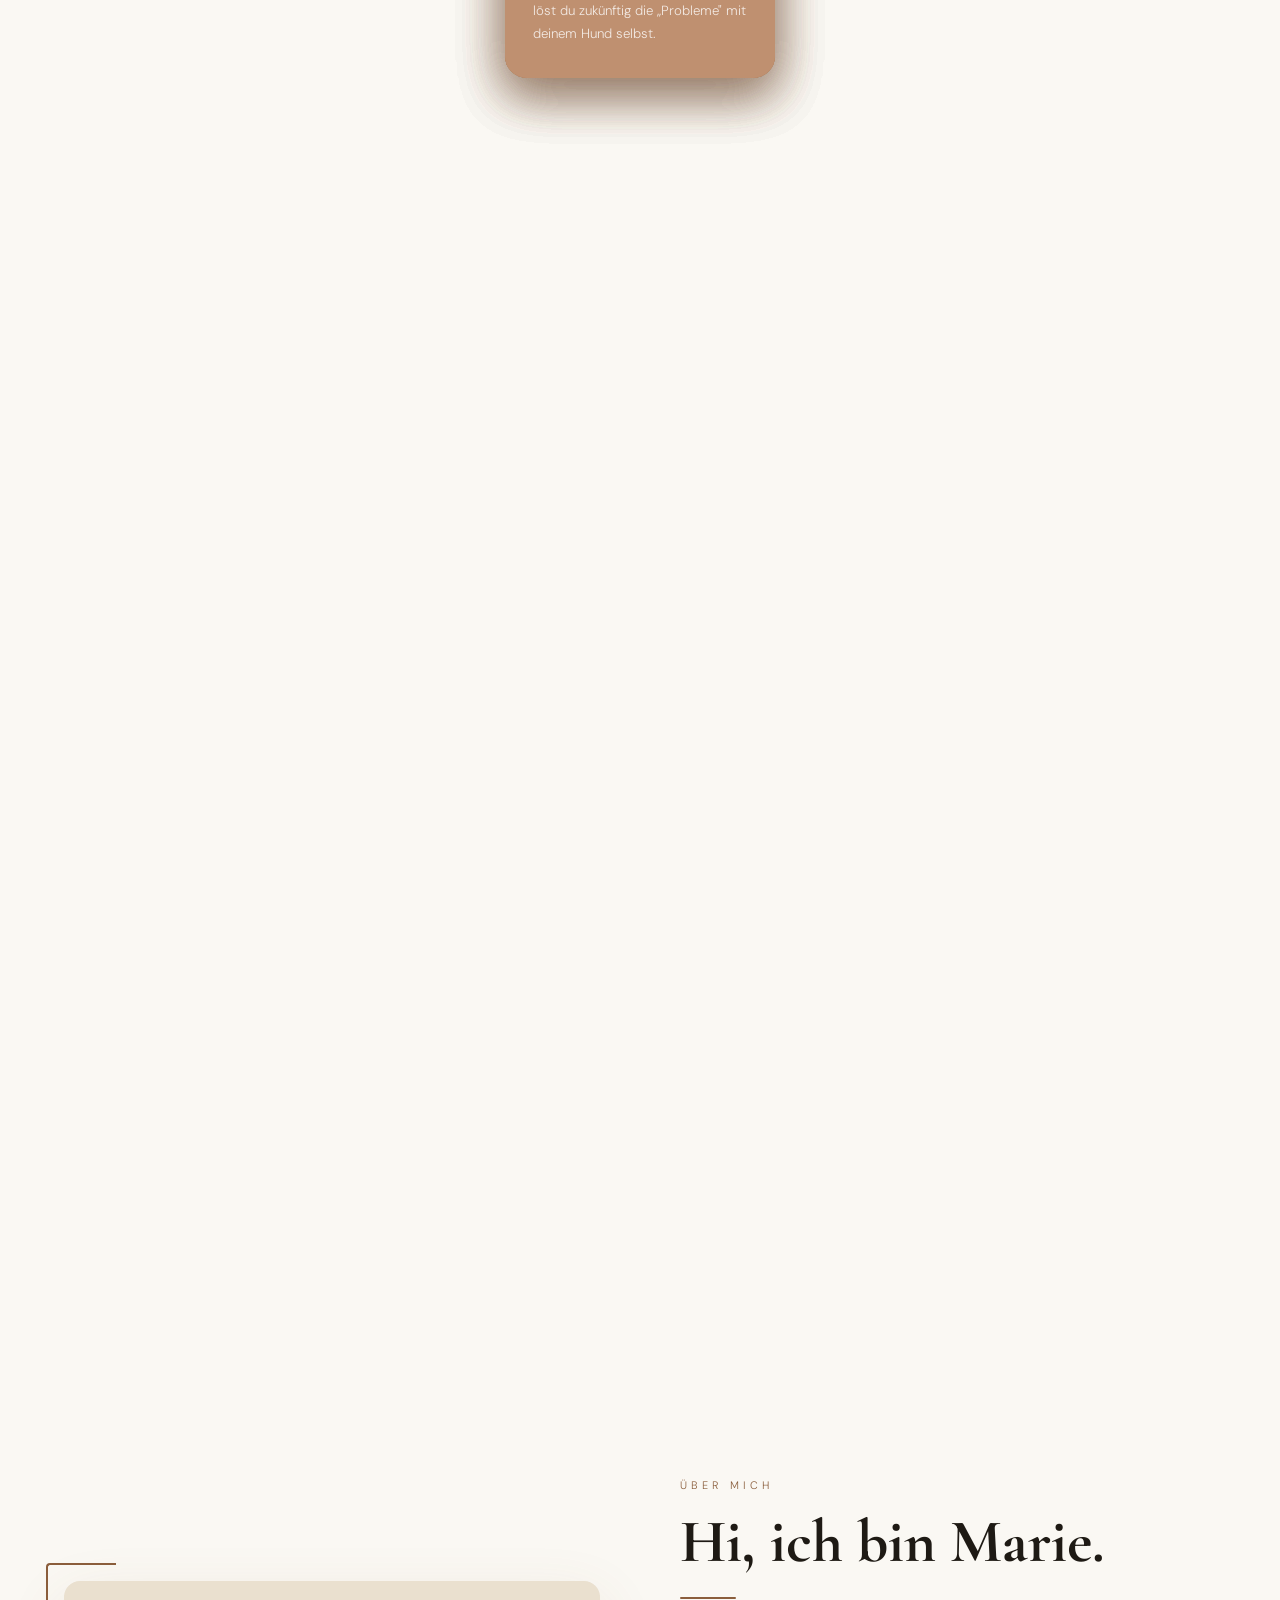
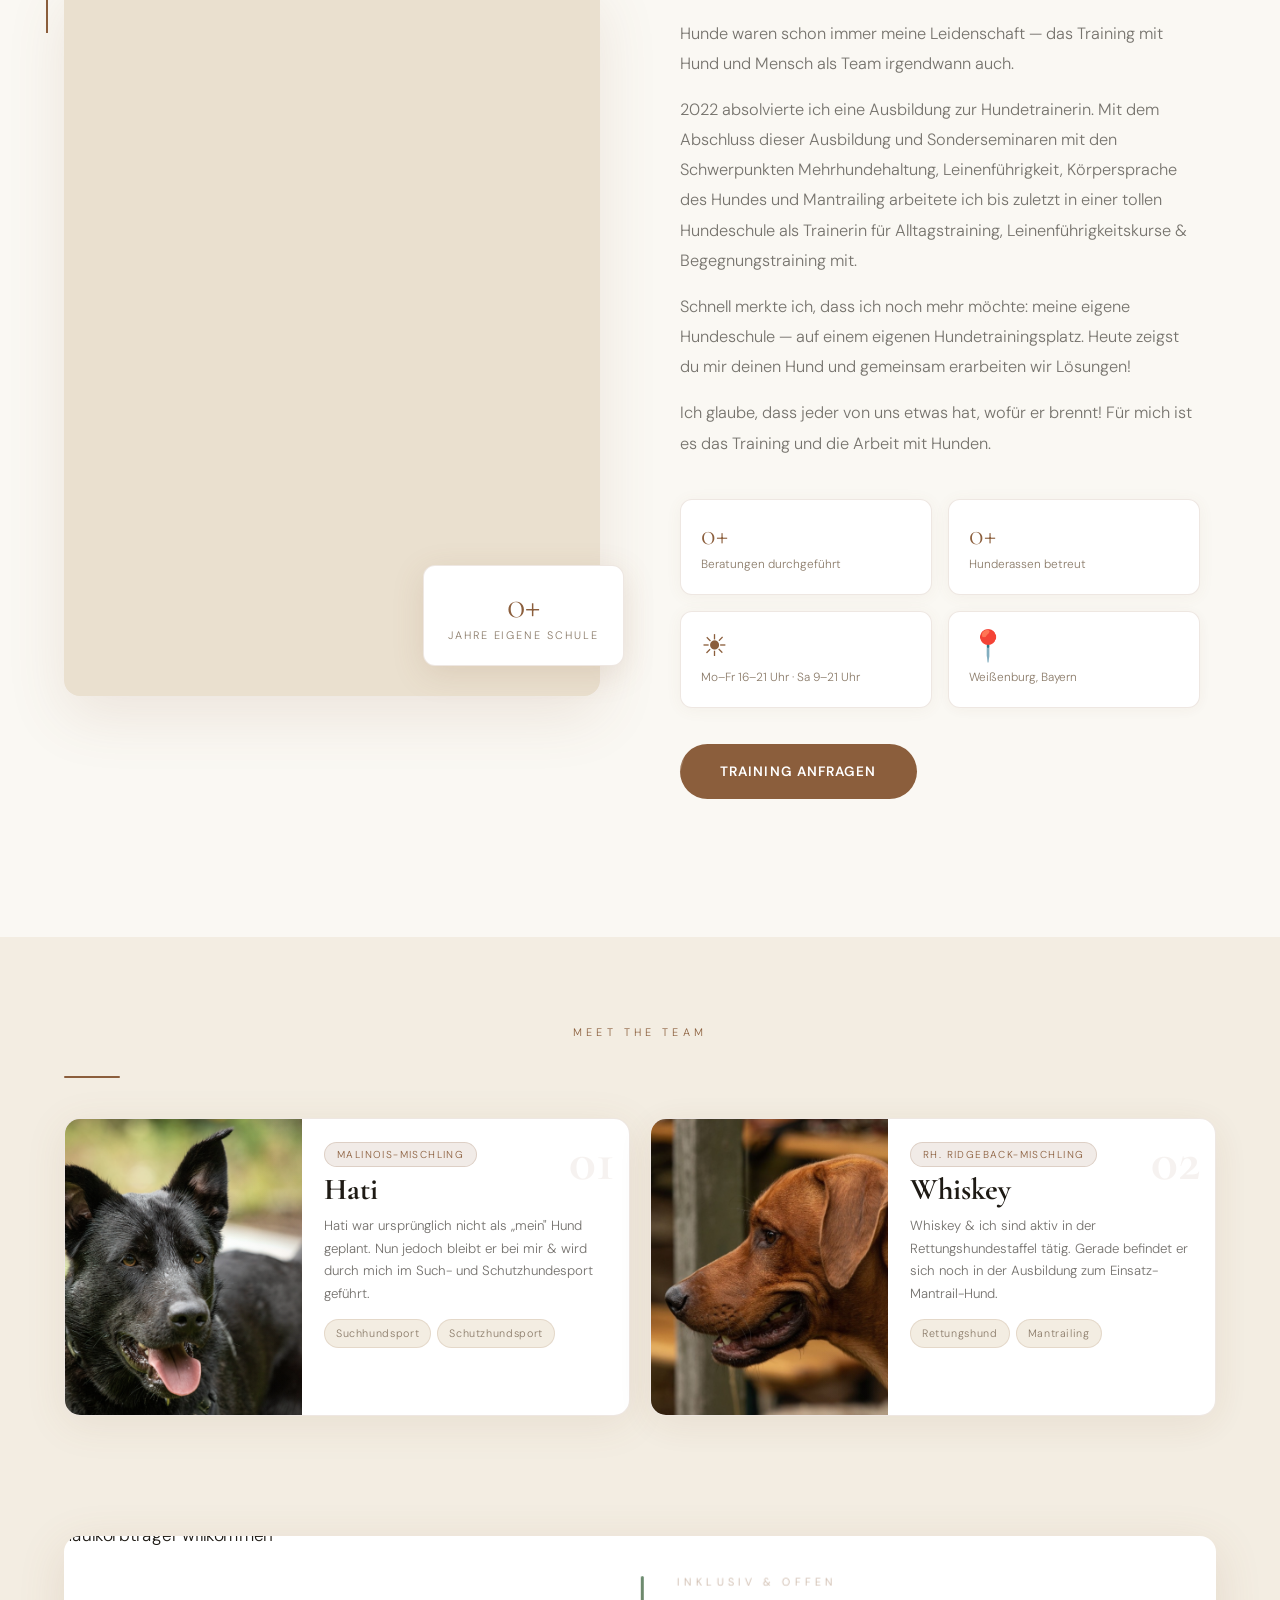
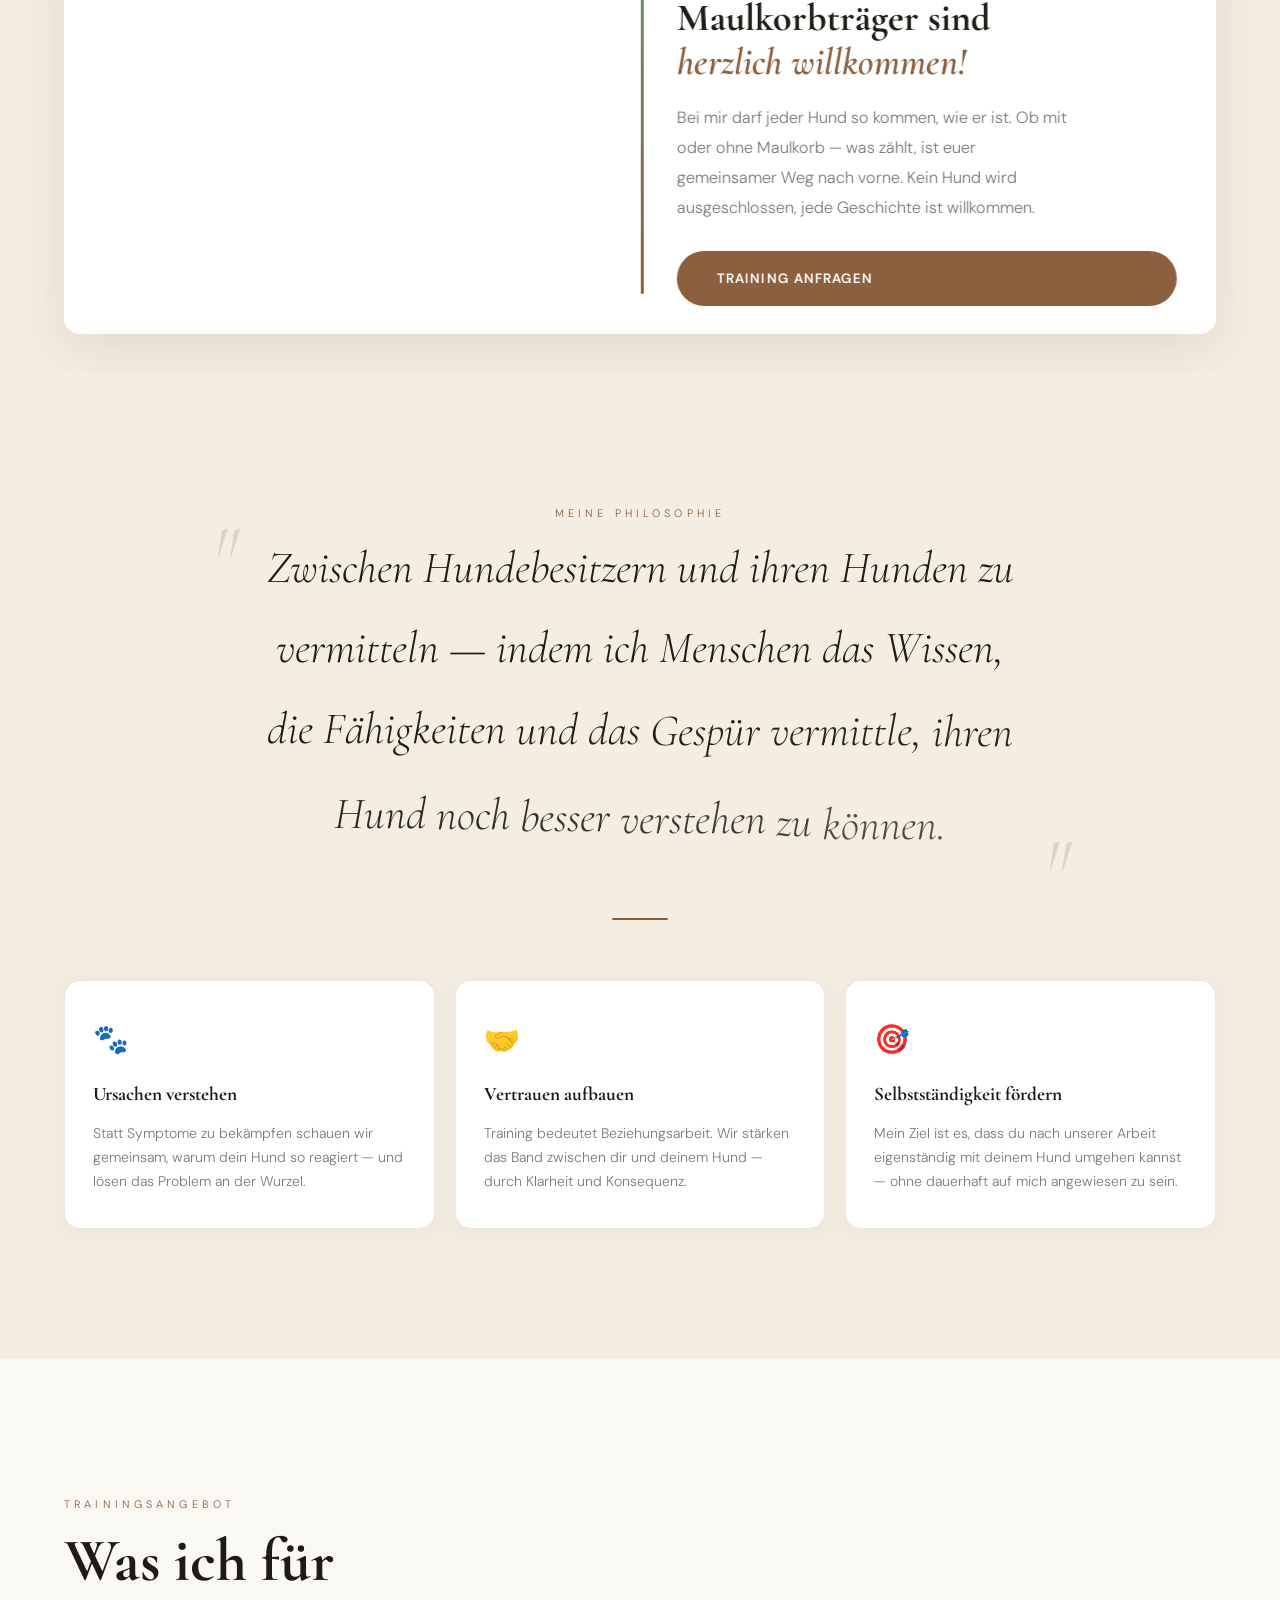
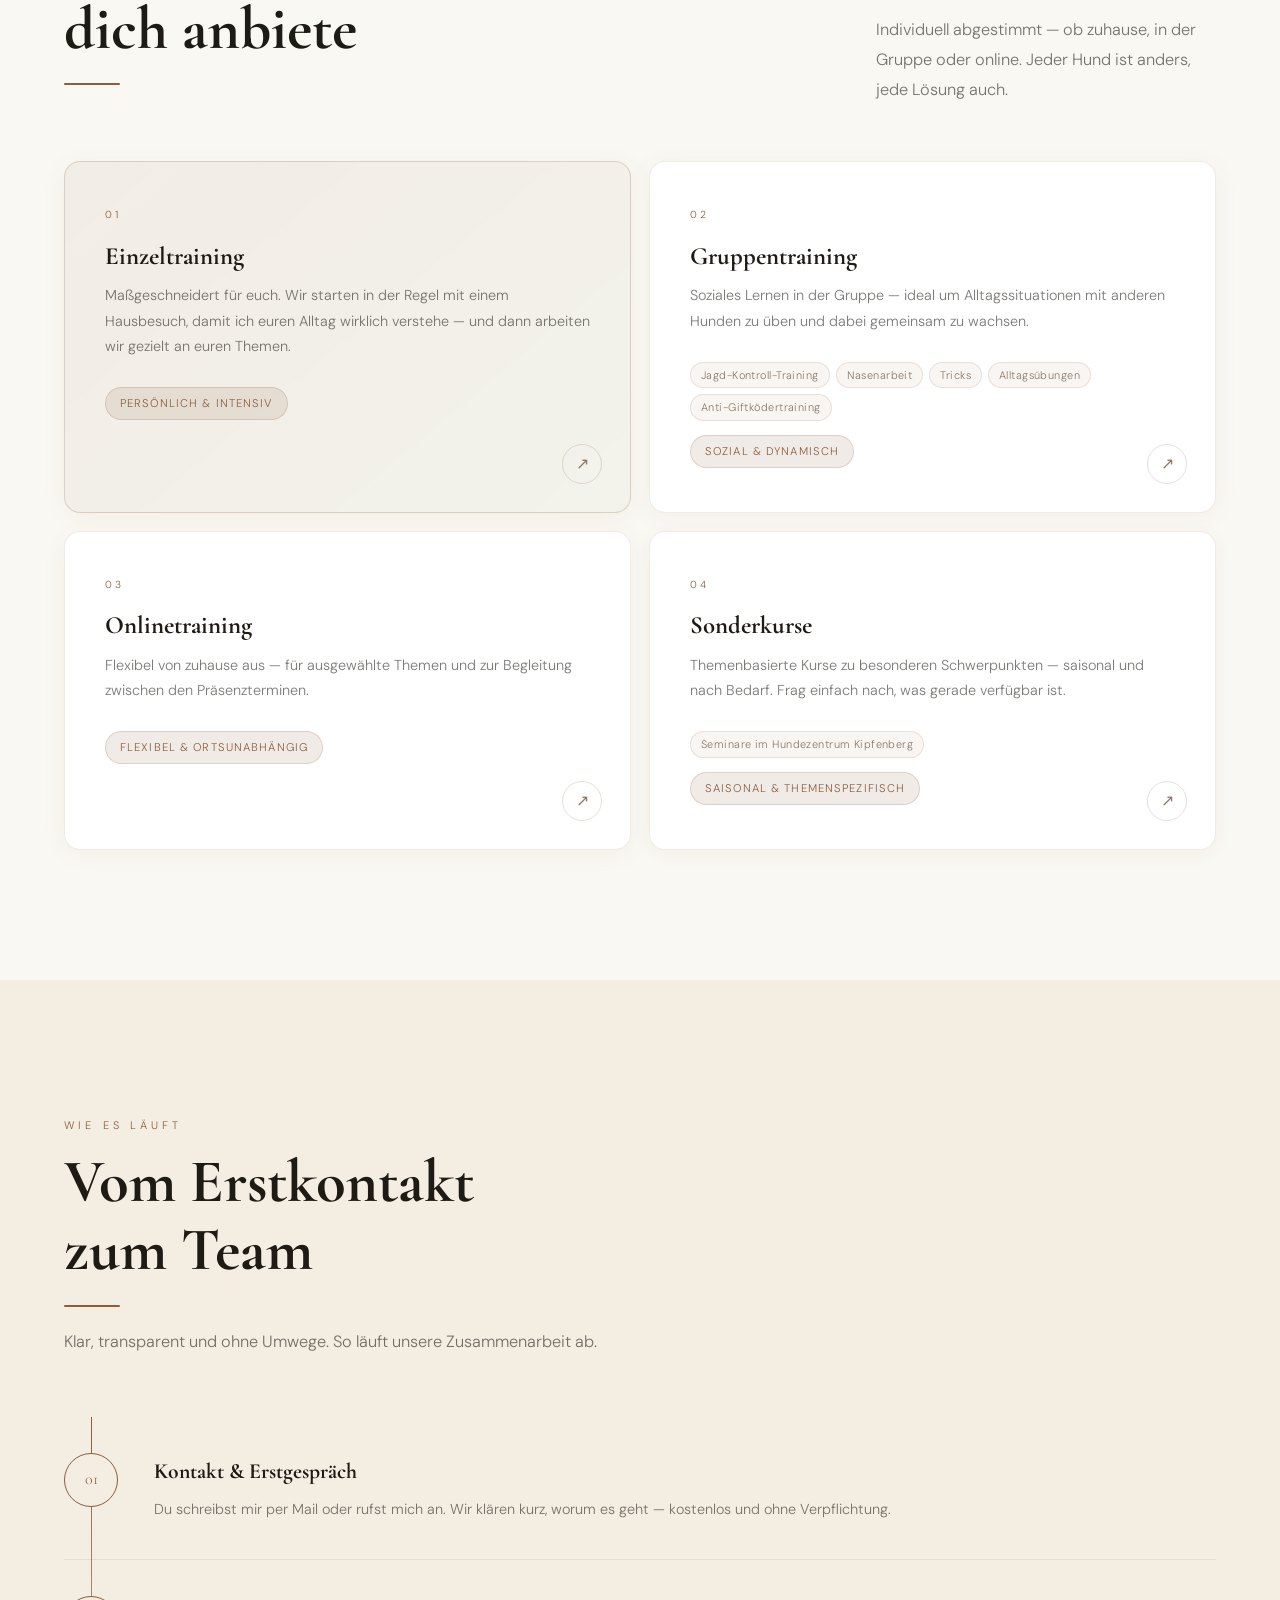
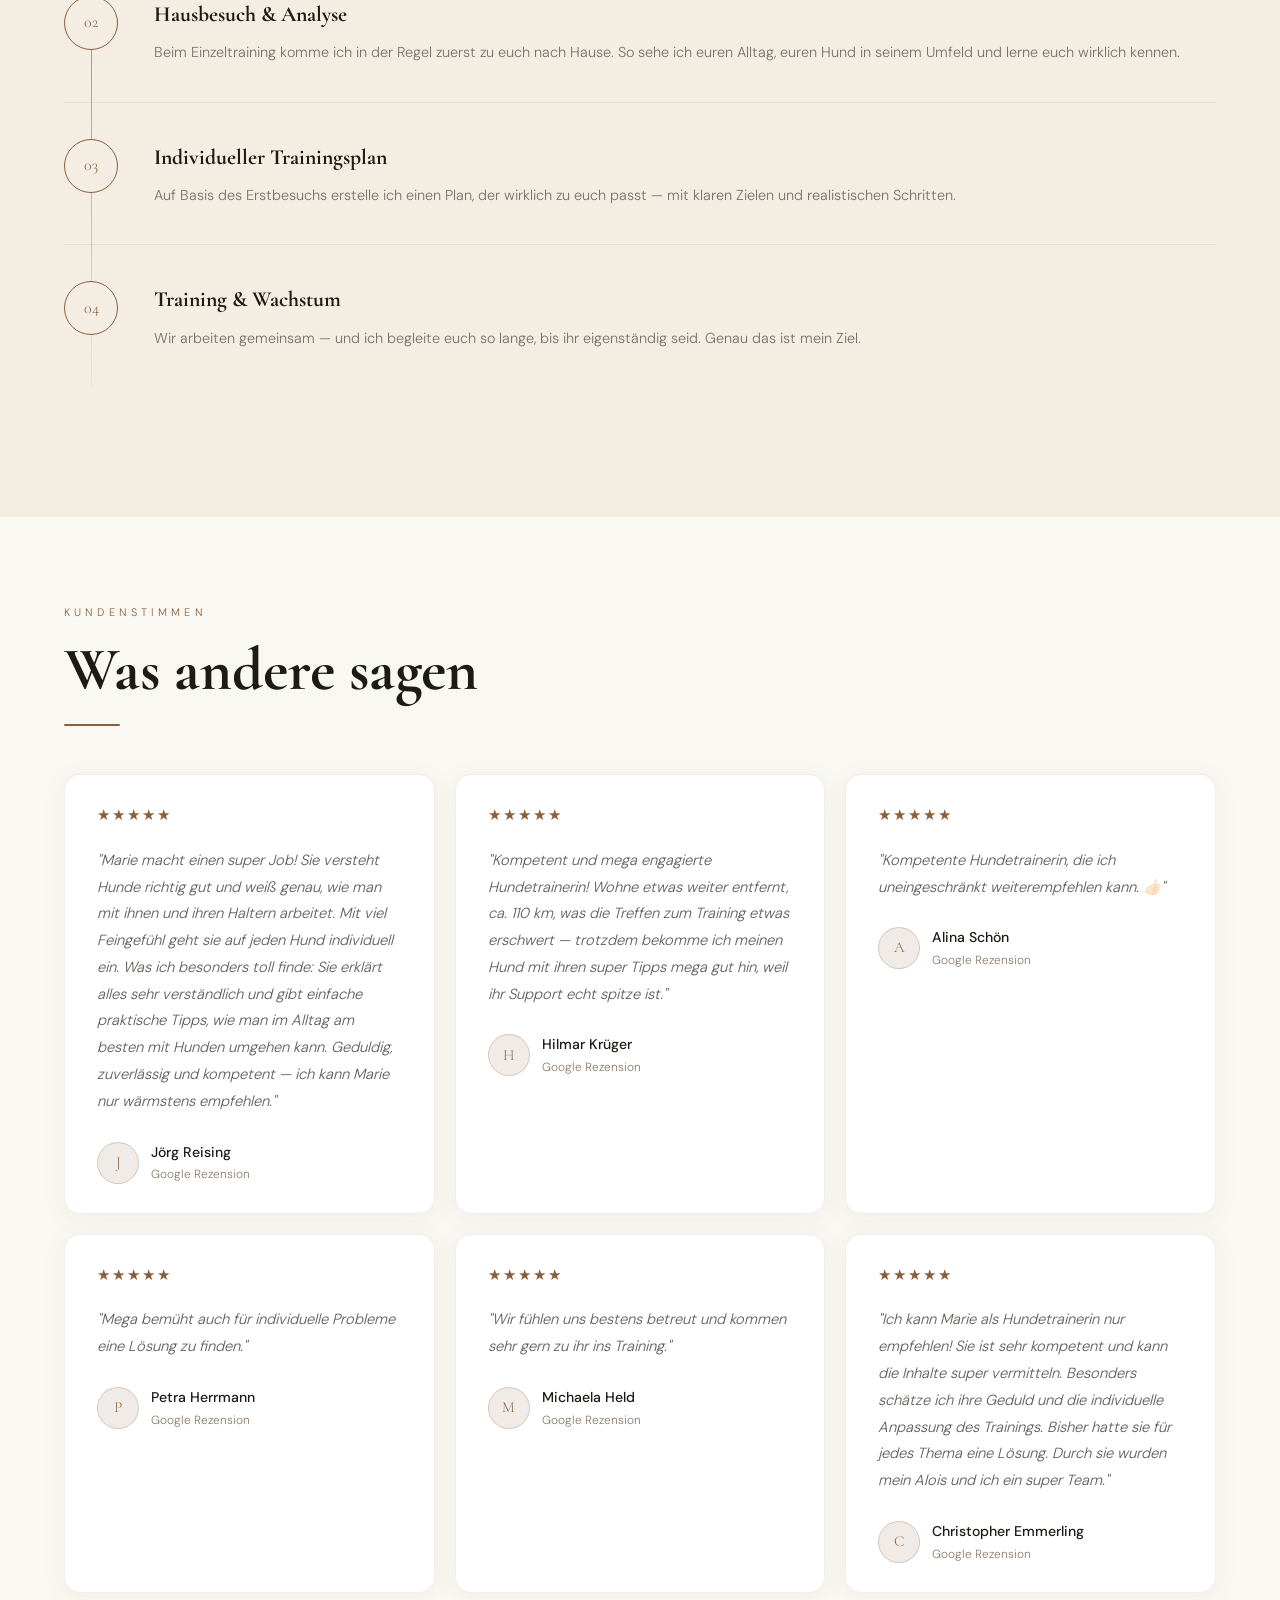
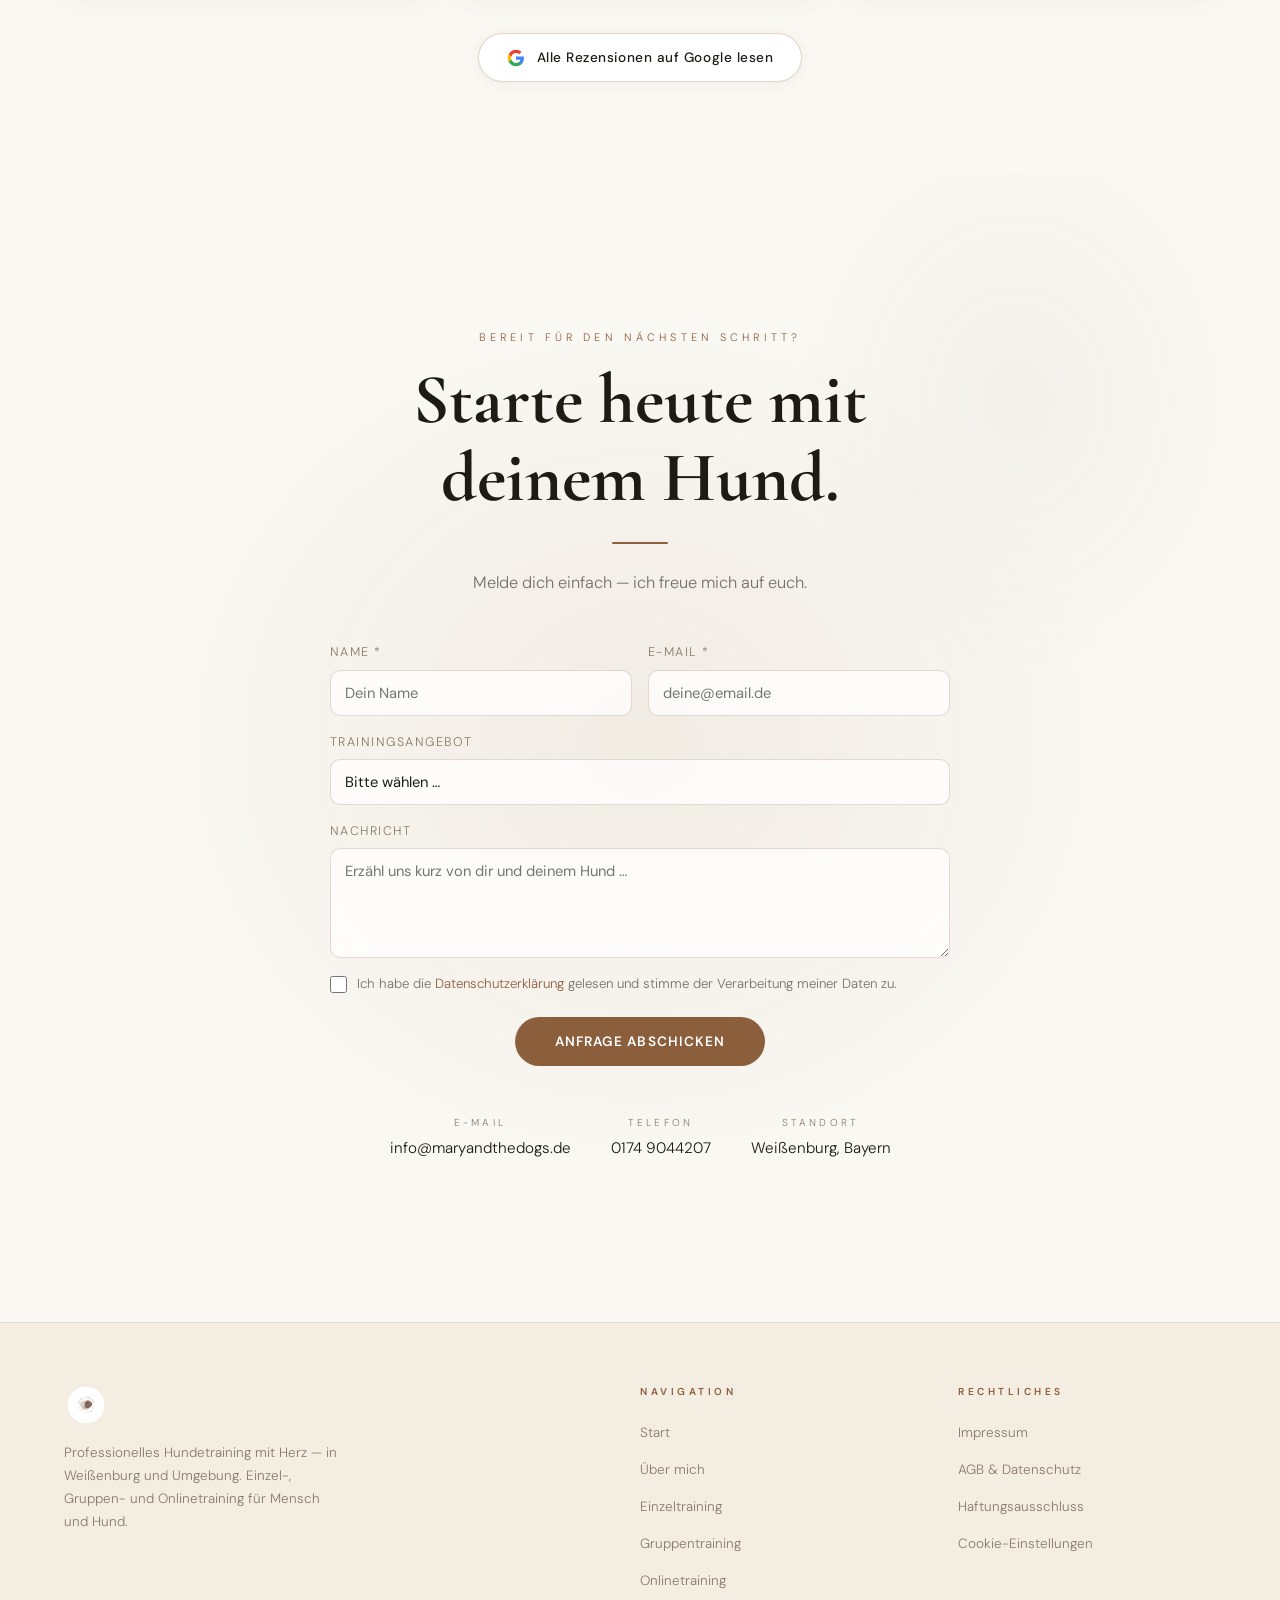
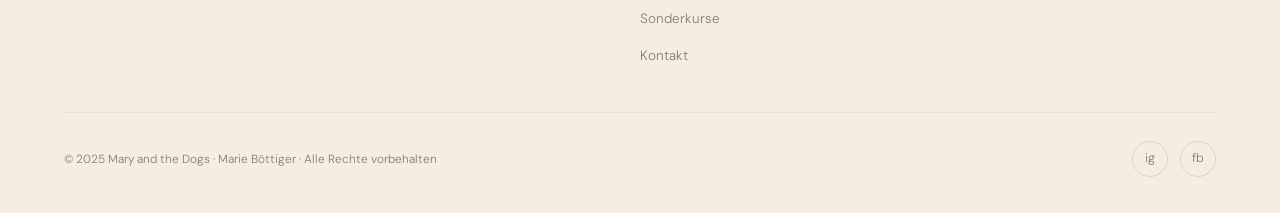
==== commit c3b5f87b: "feat: Kursbeispiele in Services-Karten ergaenzt - Gruppentraining: Jagd-Kontroll-Training, Nasenarbe" ====
--- a/index.html
+++ b/index.html
@@ -438,6 +438,13 @@
         <span class="service-num">02</span>
         <h3>Gruppentraining</h3>
         <p>Soziales Lernen in der Gruppe — ideal um Alltagssituationen mit anderen Hunden zu üben und dabei gemeinsam zu wachsen.</p>
+        <ul class="service-examples">
+          <li>Jagd-Kontroll-Training</li>
+          <li>Nasenarbeit</li>
+          <li>Tricks</li>
+          <li>Alltagsübungen</li>
+          <li>Anti-Giftködertraining</li>
+        </ul>
         <span class="service-tag">Sozial &amp; dynamisch</span>
         <div class="service-arrow">↗</div>
       </a>
@@ -454,6 +461,9 @@
         <span class="service-num">04</span>
         <h3>Sonderkurse</h3>
         <p>Themenbasierte Kurse zu besonderen Schwerpunkten — saisonal und nach Bedarf. Frag einfach nach, was gerade verfügbar ist.</p>
+        <ul class="service-examples">
+          <li>Seminare im Hundezentrum Kipfenberg</li>
+        </ul>
         <span class="service-tag">Saisonal &amp; themenspezifisch</span>
         <div class="service-arrow">↗</div>
       </a>
--- a/styles.css
+++ b/styles.css
@@ -825,6 +825,24 @@
 .service-card p {
   font-size: .9rem; color: rgba(30,26,20,.58);
   line-height: 1.75; margin-bottom: 28px;
+}
+.service-examples {
+  list-style: none;
+  padding: 0;
+  margin: 12px 0 14px;
+  display: flex;
+  flex-wrap: wrap;
+  gap: 6px;
+}
+.service-examples li {
+  font-size: .68rem;
+  letter-spacing: .04em;
+  color: var(--text-muted);
+  background: rgba(139,94,60,.06);
+  border: 1px solid rgba(139,94,60,.14);
+  border-radius: 100px;
+  padding: 3px 10px;
+  white-space: nowrap;
 }
 .service-tag {
   display: inline-flex; align-items: center; gap: 8px;
